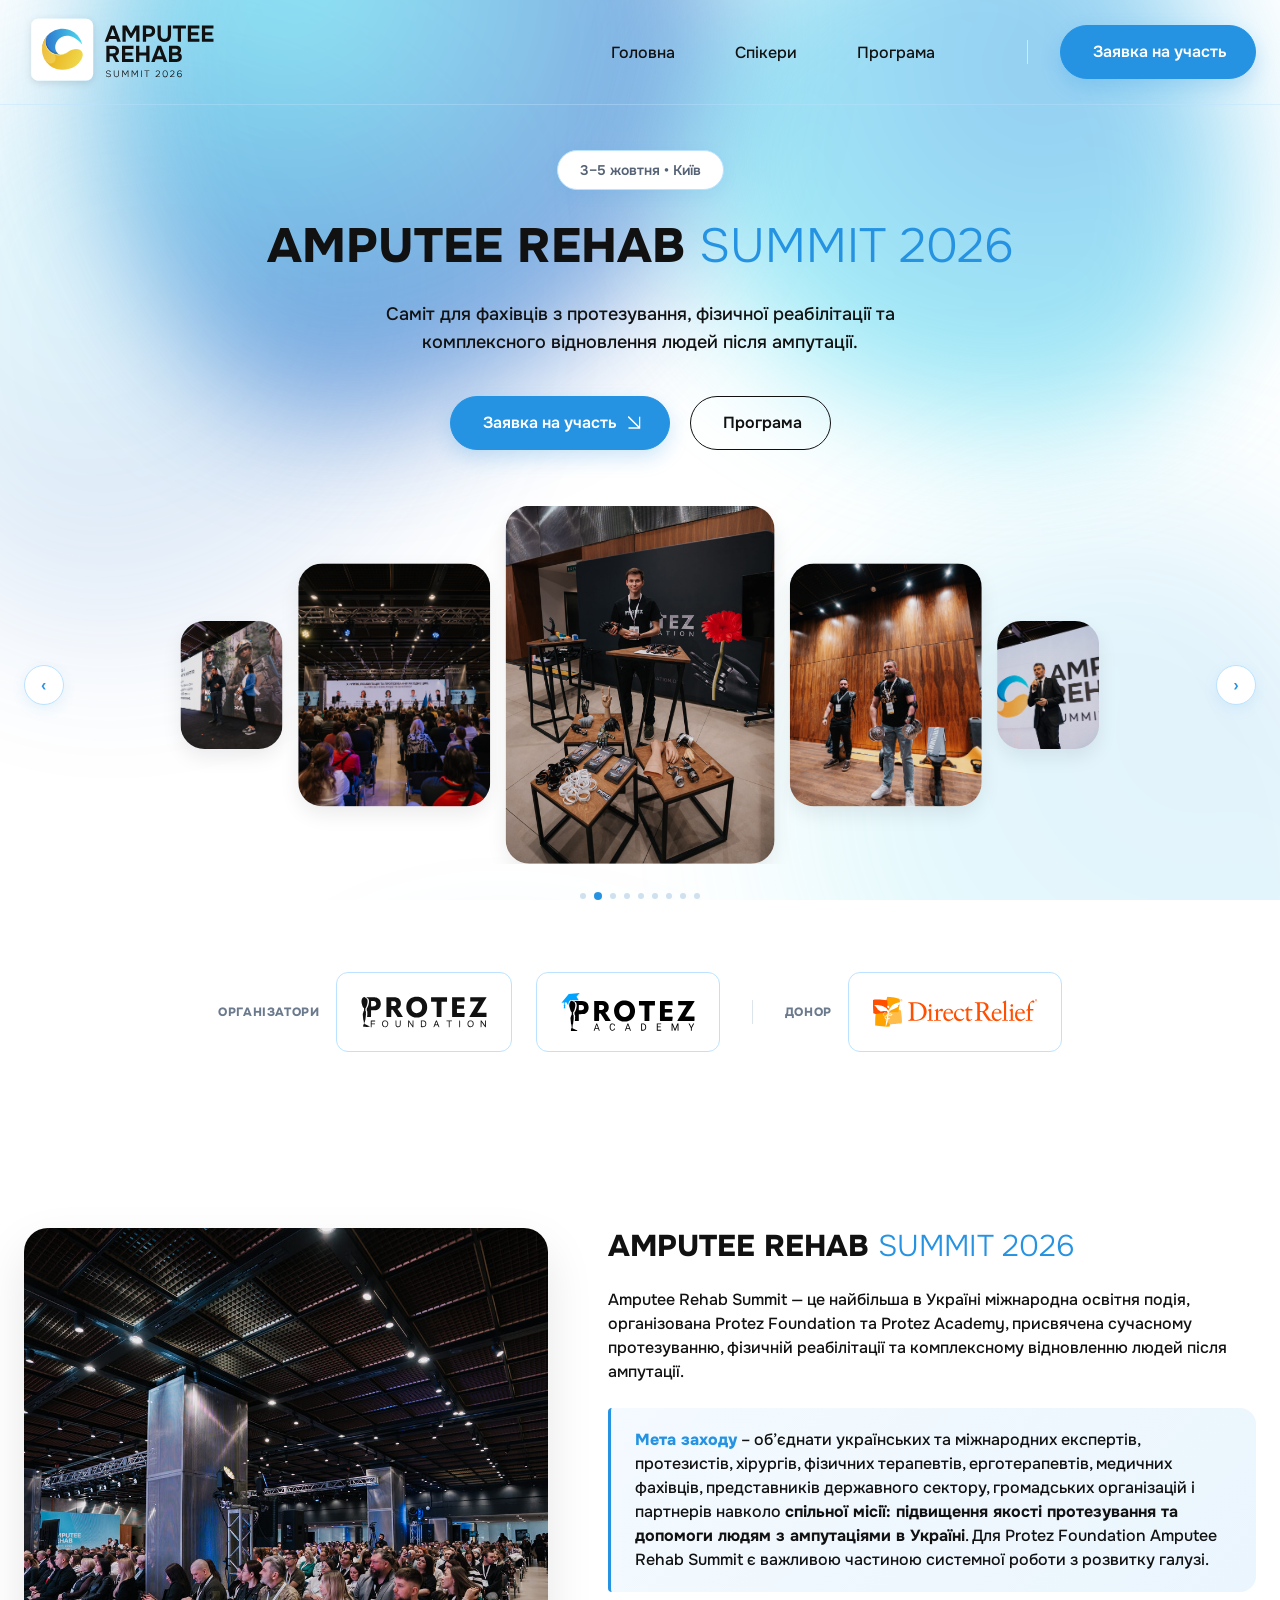
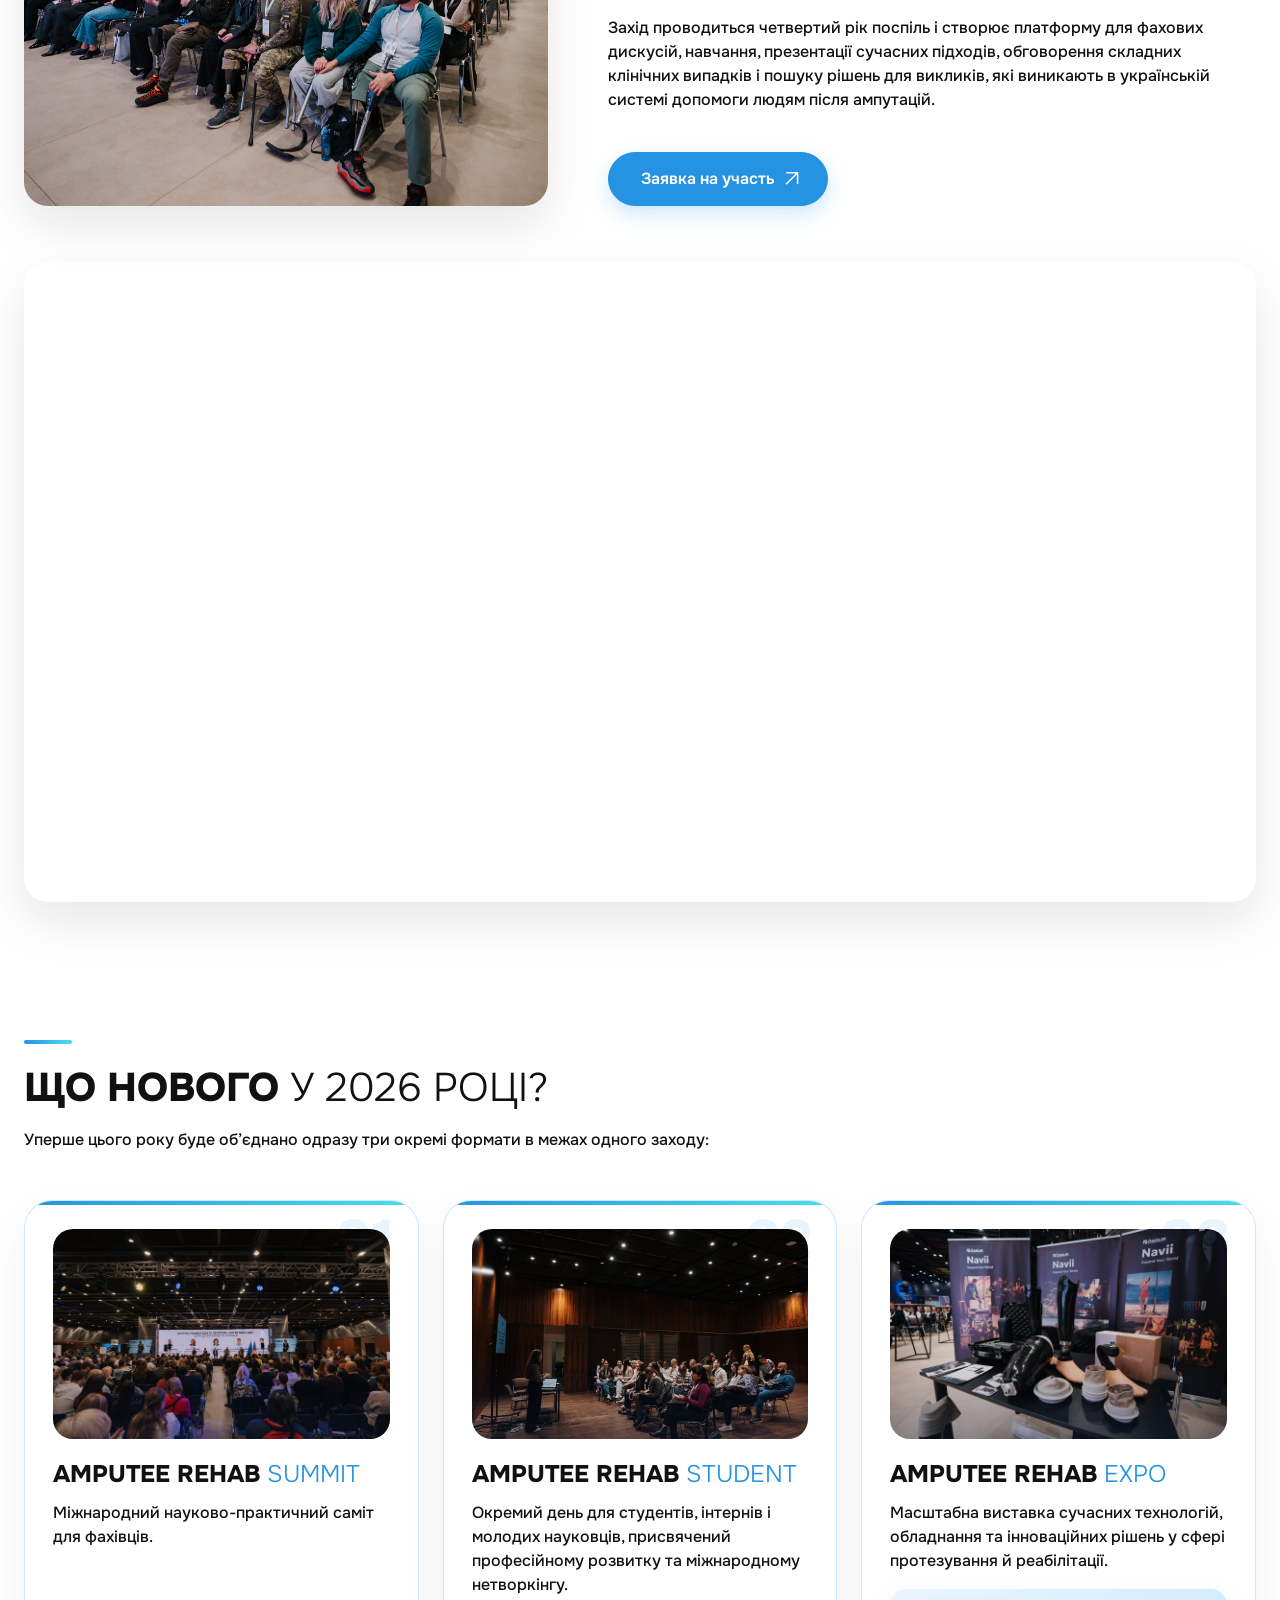
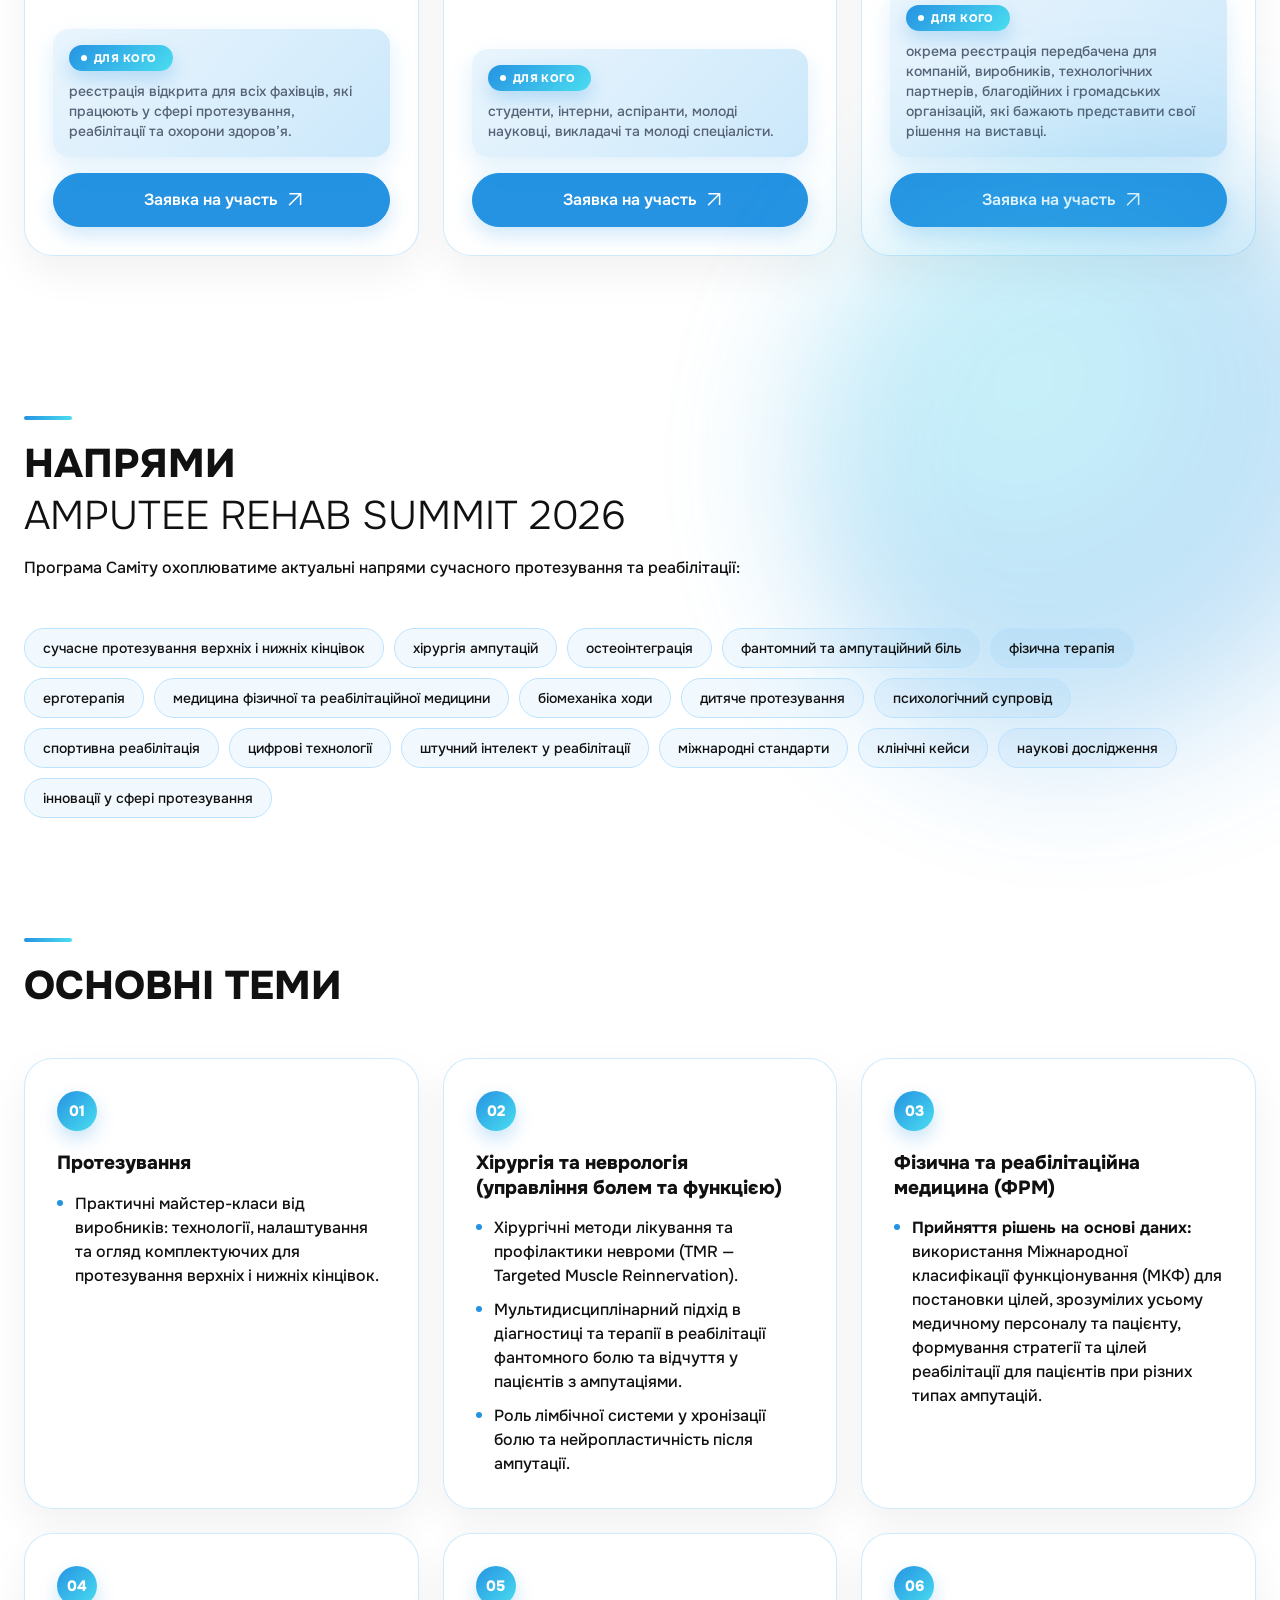
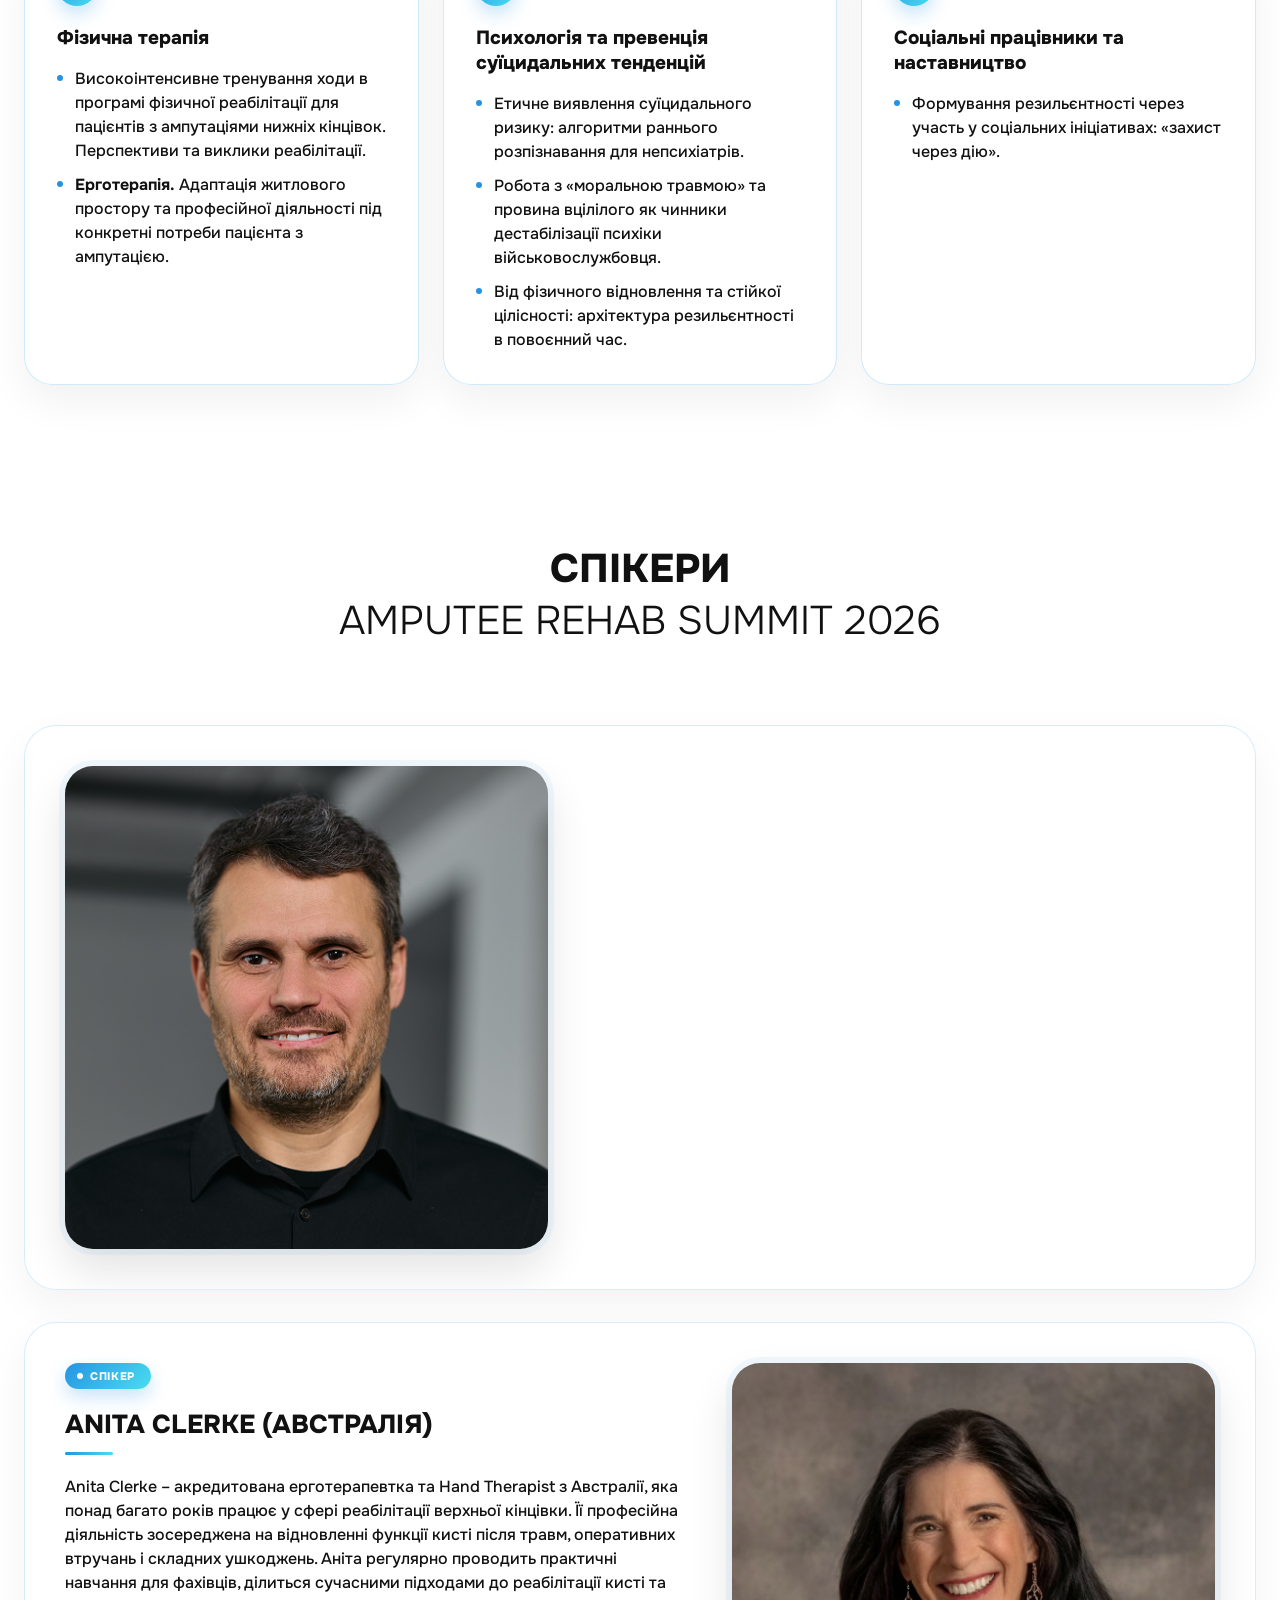
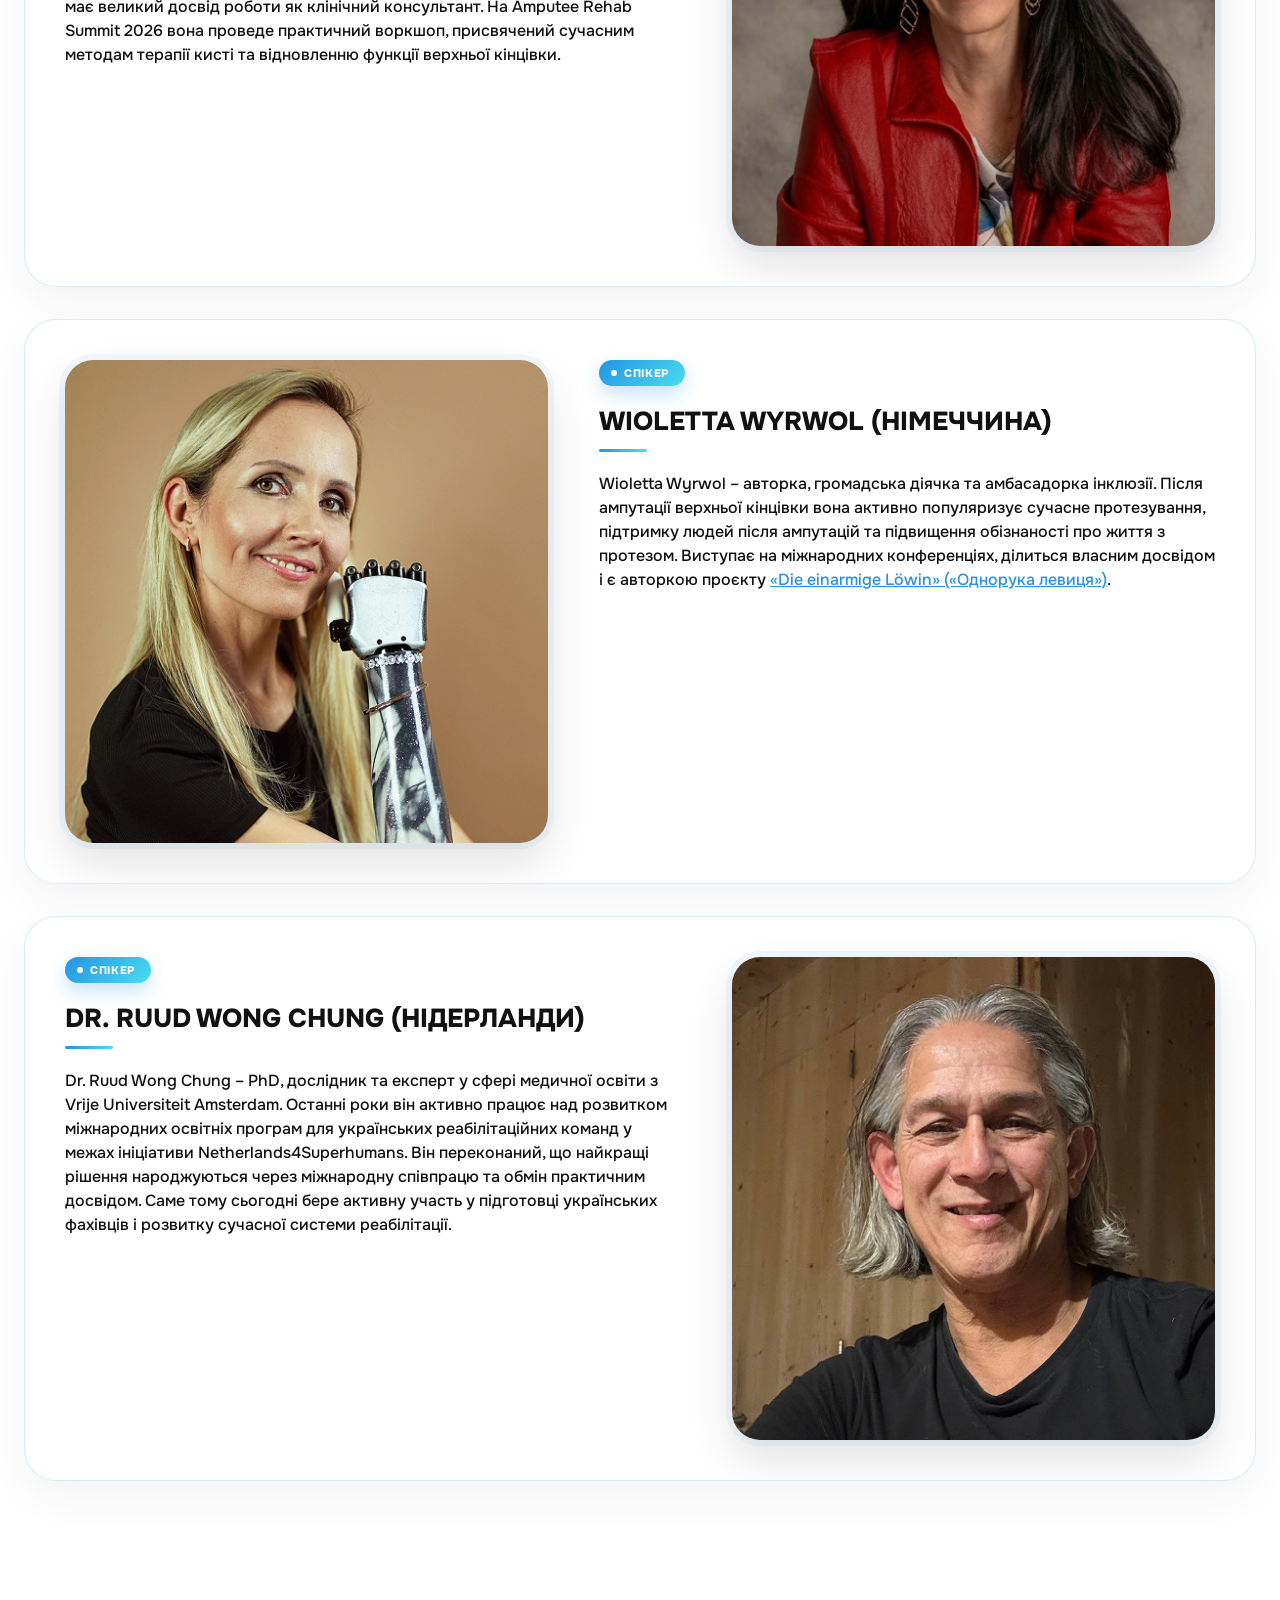
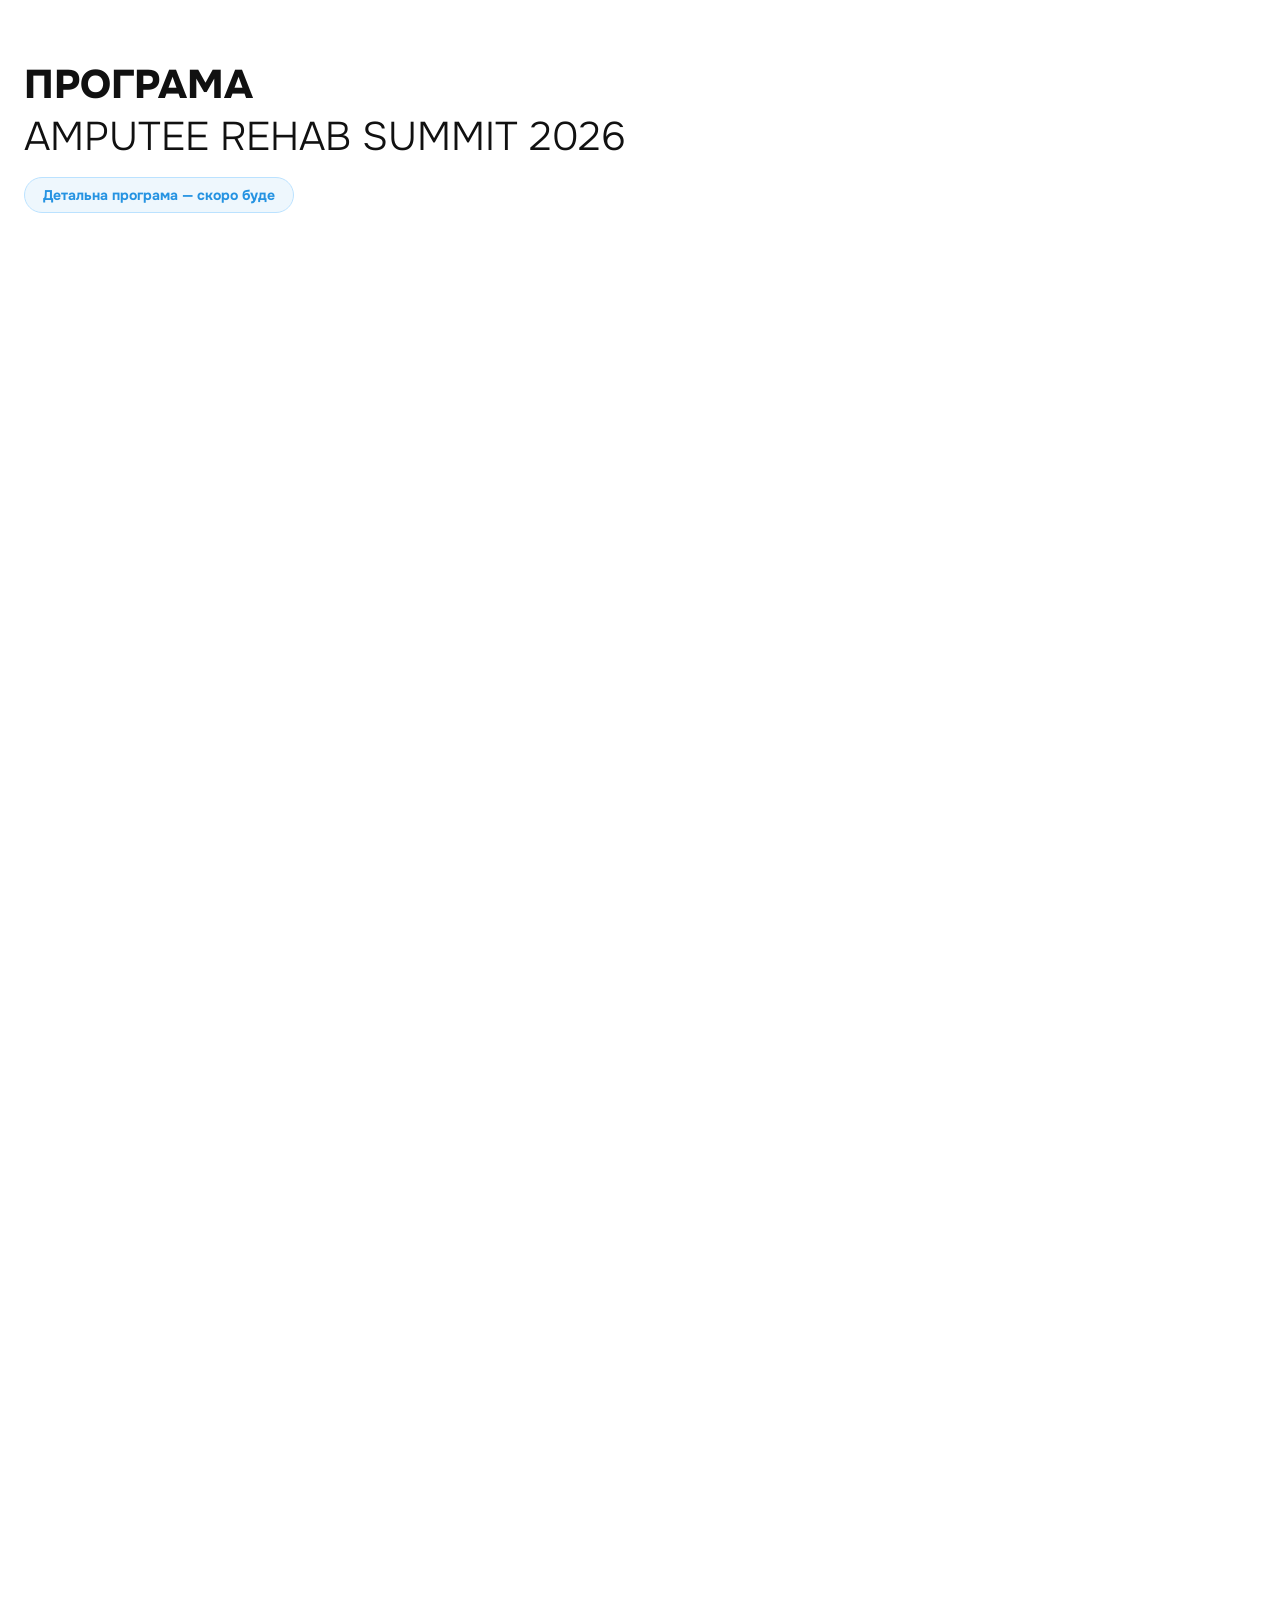
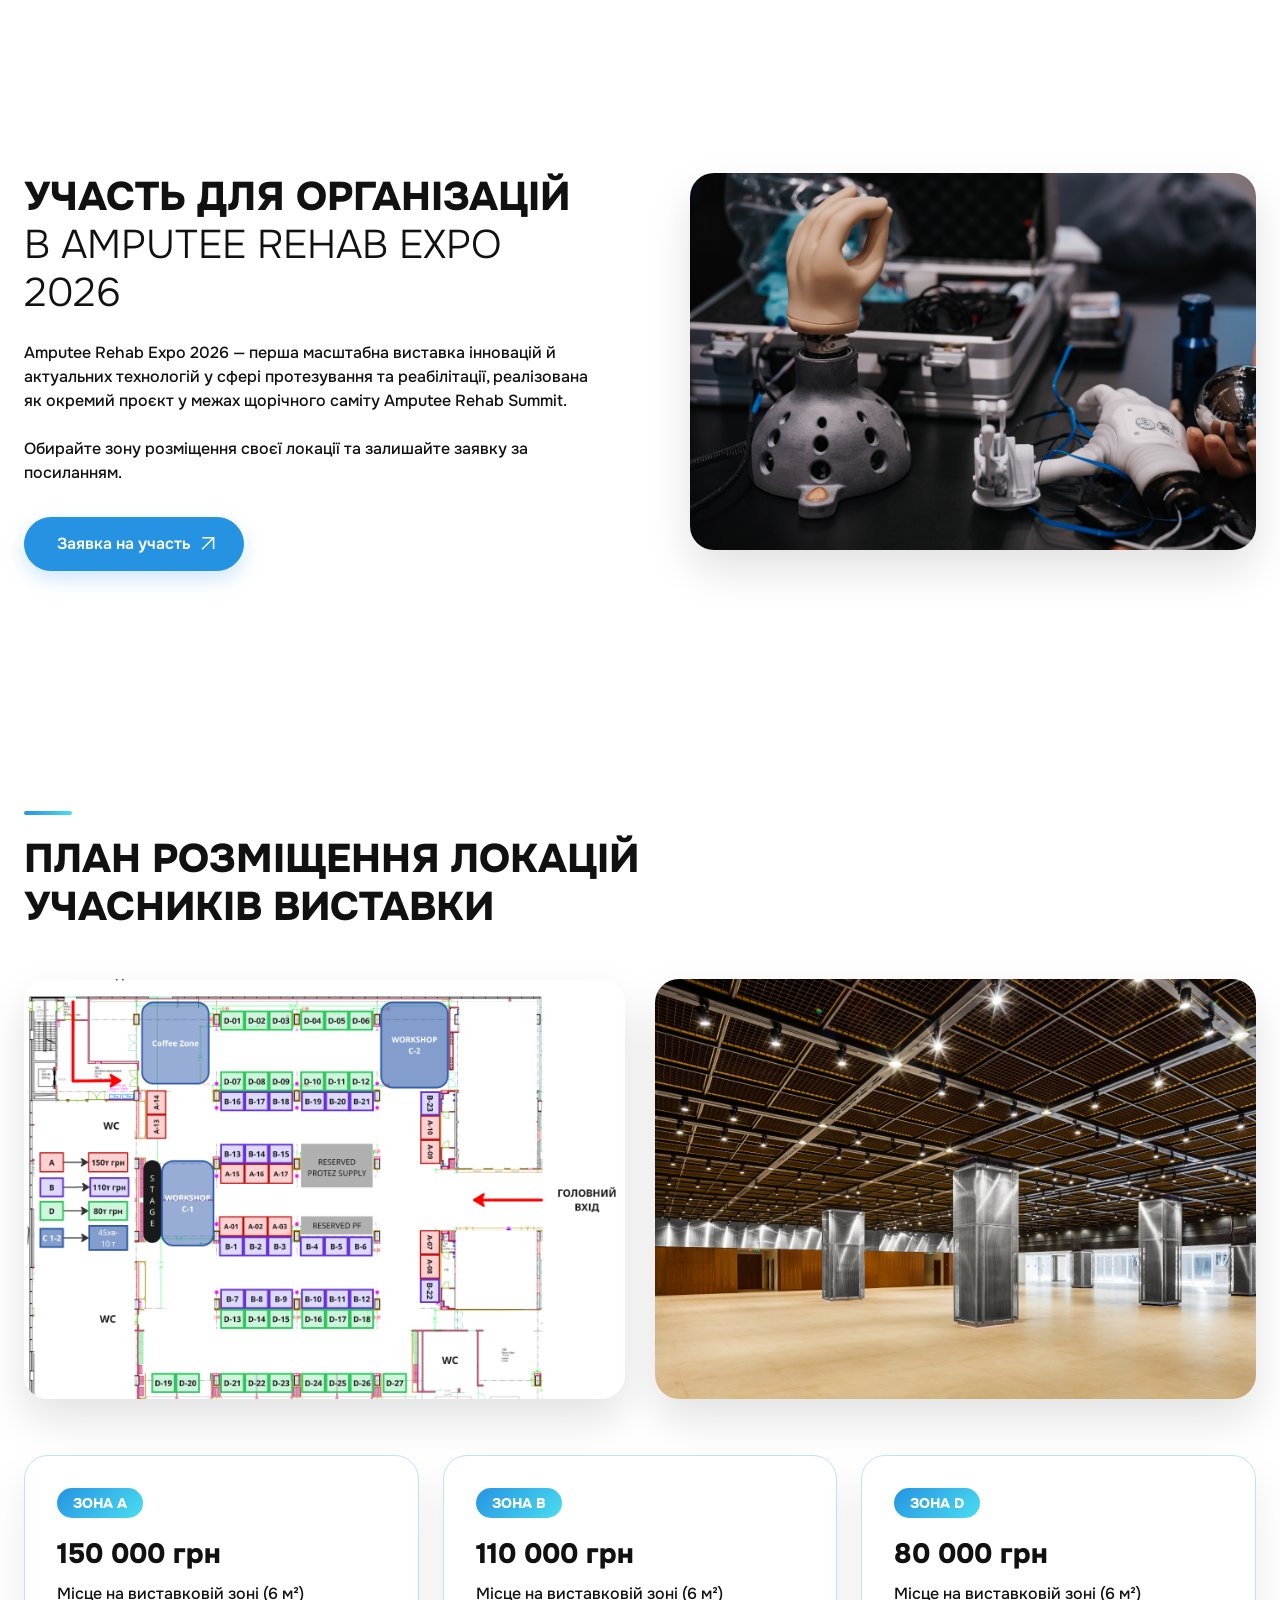
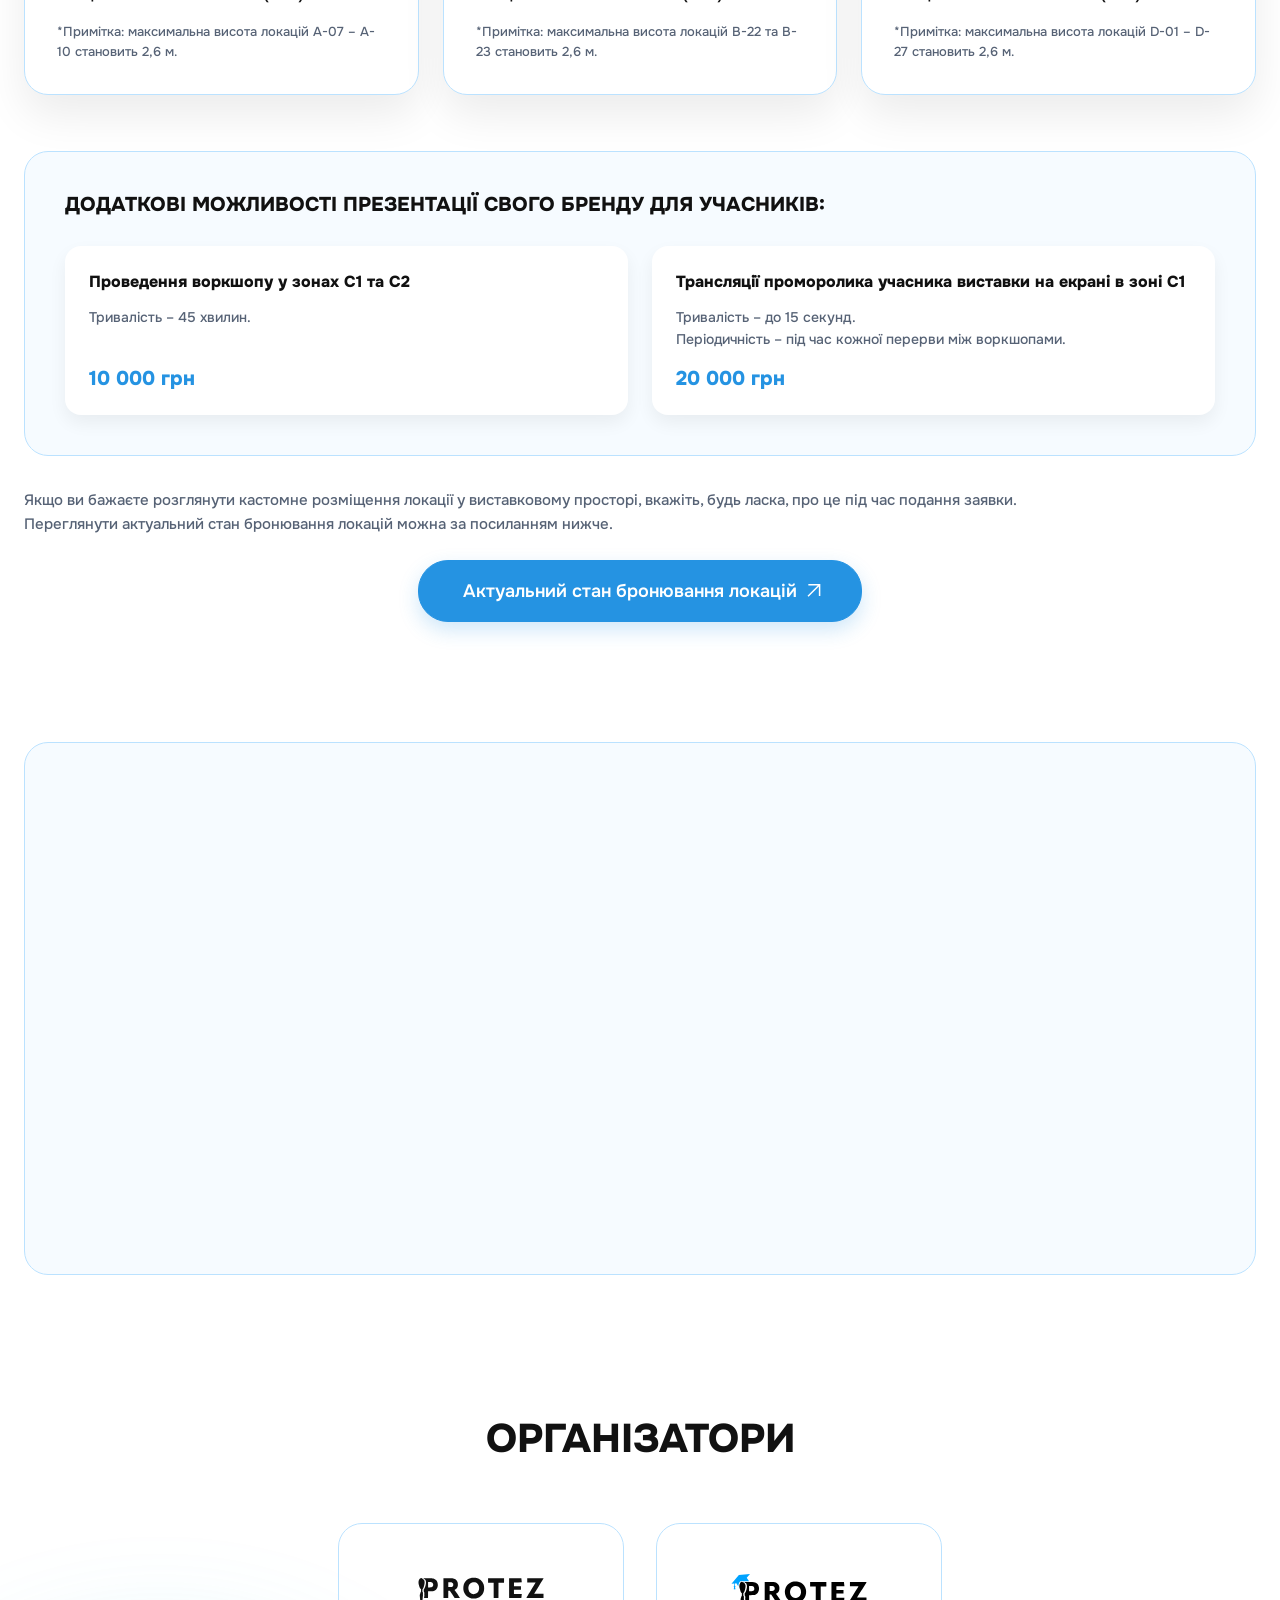
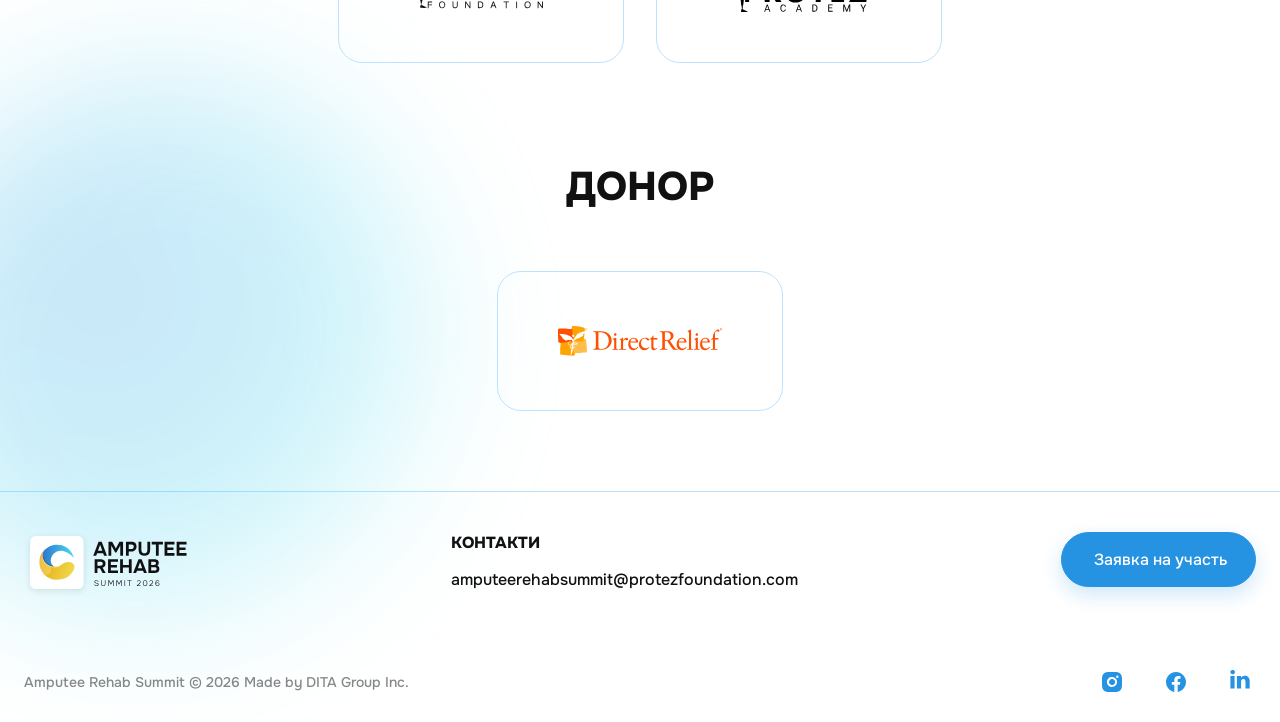
==== index.html @ 43f400b1 "Додав файли Summit" ====
<!DOCTYPE html>
<html lang="uk">
  <head>
    <meta charset="UTF-8" />
    <!-- Google Tag Manager -->
    <script>
      (function (w, d, s, l, i) {
        w[l] = w[l] || [];
        w[l].push({ "gtm.start": new Date().getTime(), event: "gtm.js" });
        var f = d.getElementsByTagName(s)[0],
          j = d.createElement(s),
          dl = l != "dataLayer" ? "&l=" + l : "";
        j.async = true;
        j.src = "https://www.googletagmanager.com/gtm.js?id=" + i + dl;
        f.parentNode.insertBefore(j, f);
      })(window, document, "script", "dataLayer", "GTM-KX27HDSM");
    </script>
    <!-- End Google Tag Manager -->
    <!--Favicon-->
    <link rel="shortcut icon" href="favicon.ico" type="image/x-icon" />

    <title>Amputee Rehab Summit 2026 — саміт з протезування та реабілітації | 3–5 жовтня, Київ</title>
    <meta
      name="description"
      content="Amputee Rehab Summit 2026 — міжнародний саміт з протезування, фізичної реабілітації та комплексного відновлення людей після ампутації. 3–5 жовтня, Київ. Summit, Student day та виставка Expo."
    />
    <meta name="robots" content="index, follow" />
    <link rel="canonical" href="https://amputeerehabsummit.org/" />

    <!--OGG IMAGE-->
    <meta property="og:url" content="https://amputeerehabsummit.org/" />
    <meta property="og:type" content="website" />
    <meta property="og:locale" content="uk_UA" />
    <meta property="og:site_name" content="Amputee Rehab Summit 2026" />
    <meta
      property="og:title"
      content="Amputee Rehab Summit 2026 — саміт з протезування та реабілітації"
    />
    <meta
      property="og:description"
      content="Міжнародний саміт для фахівців з протезування, фізичної реабілітації та комплексного відновлення людей після ампутації. 3–5 жовтня, Київ."
    />
    <meta
      property="og:image"
      itemprop="image"
      content="https://amputeerehabsummit.org/og-image.png"
    />
    <meta property="og:image:width" content="1200" />
    <meta property="og:image:height" content="630" />
    <meta property="og:updated_time" content="1689839400" />

    <meta name="twitter:card" content="summary_large_image" />
    <meta name="twitter:title" content="Amputee Rehab Summit 2026" />
    <meta
      name="twitter:description"
      content="Міжнародний саміт для фахівців з протезування, фізичної реабілітації та комплексного відновлення людей після ампутації. 3–5 жовтня, Київ."
    />
    <meta
      name="twitter:image"
      content="https://amputeerehabsummit.org/og-image.png"
    />

    <meta
      name="viewport"
      content="width=device-width, initial-scale=1, shrink-to-fit=no"
    />

    <link rel="stylesheet" type="text/css" href="font/stylesheet.css" />
    <link
      rel="stylesheet"
      type="text/css"
      href="libs/swiper-slider/swiper-bundle.min.css"
    />
    <link rel="stylesheet" type="text/css" href="css/animate.css" />
    <link rel="stylesheet" type="text/css" href="css/main.css" />
    <link rel="stylesheet" type="text/css" href="css/responsive.css" />

    <script type="application/ld+json">
      {
        "@context": "https://schema.org",
        "@type": "Event",
        "name": "Amputee Rehab Summit 2026",
        "description": "Міжнародний саміт для фахівців з протезування, фізичної реабілітації та комплексного відновлення людей після ампутації.",
        "startDate": "2026-10-03",
        "endDate": "2026-10-05",
        "eventAttendanceMode": "https://schema.org/OfflineEventAttendanceMode",
        "eventStatus": "https://schema.org/EventScheduled",
        "location": {
          "@type": "Place",
          "name": "Київ",
          "address": {
            "@type": "PostalAddress",
            "addressLocality": "Київ",
            "addressCountry": "UA"
          }
        },
        "image": ["https://amputeerehabsummit.org/og-image.png"],
        "organizer": {
          "@type": "Organization",
          "name": "Protez Foundation",
          "url": "https://www.protezfoundation.org"
        }
      }
    </script>
  </head>
  <body>
    <div class="site-ambient" aria-hidden="true">
      <div class="site-ambient-blob site-ambient-blob-1"></div>
      <div class="site-ambient-blob site-ambient-blob-2"></div>
      <div class="site-ambient-blob site-ambient-blob-3"></div>
    </div>
    <!-- Google Tag Manager (noscript) -->
    <noscript
      ><iframe
        src="https://www.googletagmanager.com/ns.html?id=GTM-KX27HDSM"
        height="0"
        width="0"
        style="display: none; visibility: hidden"
      ></iframe
    ></noscript>
    <!-- End Google Tag Manager (noscript) -->
    <header>
      <div class="container">
        <div class="header-top flex">
          <a href="/" class="logo-header">
            <img src="./img/logo-header.svg" alt="Logo" />
          </a>
          <div class="img-container hidden-img">
            <img src="./img/logo-animate.svg" alt="Logo" />
          </div>
          <nav class="navbar">
            <div class="navbar-wrap">
              <div class="mob-logo">
                <a href="/" class="">
                  <img src="./img/logo-header.svg" alt="Logo" />
                </a>
              </div>
              <div class="right-item">
                <ul>
                  <li>
                    <a class="menu-hide-link" href="#promo">Головна</a>
                  </li>
                  <li>
                    <a class="menu-hide-link" href="#speakers">Спікери</a>
                  </li>
                  <li>
                    <a class="menu-hide-link" href="#program">Програма</a>
                  </li>
                  <li>
                    <button class="menu-hide" type="button">
                      <img src="img/icon-close.svg" alt="close" />
                    </button>
                  </li>
                </ul>
                <span class="header-divider" aria-hidden="true"></span>
                <a
                  class="all-btn"
                  href="#whats-new"
                  >Заявка на участь</a
                >
              </div>
              <div class="mob-menu-bottom-row">
                <div class="social">
                  <div class="flex">
                    <div class="copyright-social-item">
                      <a
                        target="_blank"
                        href="https://www.instagram.com/protezfoundation/"
                      >
                        <img src="img/insta.svg" alt="Instagram" />
                      </a>
                    </div>
                    <div class="copyright-social-item">
                      <a
                        target="_blank"
                        href="https://www.facebook.com/prostheticsforukrainians/"
                      >
                        <img src="img/fb.svg" alt="Facebook" />
                      </a>
                    </div>
                    <div class="copyright-social-item">
                      <a
                        target="_blank"
                        href="https://www.linkedin.com/company/protez-foundation/"
                      >
                        <img src="img/in.svg" alt="LinkedIn" />
                      </a>
                    </div>
                  </div>
                </div>
                <div class="contact-info">
                  <div class="flex">
                    <a href="mailto:amputeerehabsummit@protezfoundation.com"
                      >amputeerehabsummit@protezfoundation.com</a
                    >
                    <!--								<a href="tel:0800010101">0 800 01 01 01</a>-->
                  </div>
                </div>
              </div>
            </div>
          </nav>
          <div class="block-mob">
            <div class="flex">
              <a
                class="all-btn"
                href="#whats-new"
                >Заявка на участь</a
              >
              <button type="button" class="mob-menu-btn">
                <img src="img/menu.svg" alt="Меню" />
              </button>
            </div>
          </div>
        </div>
        <div class="header-bottom">
          <div class="flex">
            <a class="black-btn" href="#program">Програма</a>
            <a
              class="all-btn"
              href="#whats-new"
              >Заявка на участь</a
            >
          </div>
        </div>
      </div>
    </header>
    <div class="promo" id="promo">
      <div class="promo-blobs" aria-hidden="true">
        <div class="promo-blob promo-blob-1"></div>
        <div class="promo-blob promo-blob-2"></div>
      </div>
      <div class="container">
        <div class="promo-cont-wrap">
          <div class="promo-badge">
            <span class="promo-badge-text">3–5 жовтня &bull; Київ</span>
          </div>
          <h1 class="title promo-title"
            >Amputee Rehab <span>Summit 2026</span></h1
          >
          <p class="promo-tagline">
            Саміт для фахівців з протезування, фізичної реабілітації та
            комплексного відновлення людей після ампутації.
          </p>
          <div class="button-row">
            <div class="flex">
              <a
                class="all-btn"
                href="#whats-new"
                >Заявка на участь<img
                  src="img/arrow-btn.svg"
                  alt=""
                  class="arrow-down"
              /></a>
              <a class="black-btn" href="#program">Програма</a>
            </div>
          </div>
        </div>

        <div class="promo-carousel" id="heroGallery">
          <div class="promo-carousel-row">
            <button
              type="button"
              class="promo-gallery-btn promo-gallery-prev"
              aria-label="Попереднє фото"
            >
              &lsaquo;
            </button>
            <div class="promo-gallery-stage">
              <div class="promo-gallery-card">
                <img src="img/DSC00756.jpeg" alt="Amputee Rehab Summit" />
              </div>
              <div class="promo-gallery-card">
                <img src="img/about-slide-2.jpg" alt="Amputee Rehab Summit" />
              </div>
              <div class="promo-gallery-card">
                <img src="img/about-slide-4.jpg" alt="Amputee Rehab Summit" />
              </div>
              <div class="promo-gallery-card">
                <img src="img/about-slide-5.jpg" alt="Amputee Rehab Summit" />
              </div>
              <div class="promo-gallery-card">
                <img src="img/about-slide-6.jpg" alt="Amputee Rehab Summit" />
              </div>
              <div class="promo-gallery-card">
                <img src="img/about-slide-7.jpg" alt="Amputee Rehab Summit" />
              </div>
              <div class="promo-gallery-card">
                <img src="img/about-slide-8.jpg" alt="Amputee Rehab Summit" />
              </div>
              <div class="promo-gallery-card">
                <img src="img/about-slide-9.jpg" alt="Amputee Rehab Summit" />
              </div>
              <div class="promo-gallery-card">
                <img src="img/about-slide-10.jpg" alt="Amputee Rehab Summit" />
              </div>
            </div>
            <button
              type="button"
              class="promo-gallery-btn promo-gallery-next"
              aria-label="Наступне фото"
            >
              &rsaquo;
            </button>
          </div>
          <div class="promo-gallery-dots"></div>
        </div>
      </div>

      <div class="promo-orgs">
        <div class="container">
          <div class="promo-orgs-inner">
            <div class="promo-orgs-group">
              <span class="promo-orgs-label">Організатори</span>
              <div class="promo-orgs-logo-row">
                <a
                  target="_blank"
                  href="https://www.protezfoundation.org"
                  class="promo-orgs-logo"
                >
                  <img src="img/partner-logo3.svg" alt="Protez Foundation" />
                </a>
                <a
                  target="_blank"
                  href="https://www.protezfoundation.org"
                  class="promo-orgs-logo"
                >
                  <img src="img/partner-logo4.svg" alt="Protez Academy" />
                </a>
              </div>
            </div>
            <div class="promo-orgs-divider"></div>
            <div class="promo-orgs-group">
              <span class="promo-orgs-label">Донор</span>
              <div class="promo-orgs-logo-row">
                <a
                  target="_blank"
                  href="https://www.directrelief.org/"
                  class="promo-orgs-logo"
                >
                  <img src="img/partner-logo1.svg" alt="Direct Relief" />
                </a>
              </div>
            </div>
          </div>
        </div>
      </div>
    </div>

    <div class="about" id="about">
      <div class="container">
        <div class="about-top flex">
          <div
            class="about-img about-photo wow fadeInLeft"
            data-wow-duration="1s"
            data-wow-delay="0.2s"
            data-wow-offset="0"
          >
            <img src="img/about-slide-3.jpg" alt="Amputee Rehab Summit 2025" />
          </div>
          <div
            class="about-cont wow fadeInRight"
            data-wow-duration="1s"
            data-wow-delay="0.3s"
            data-wow-offset="0"
          >
            <h2 class="title about-title">Amputee Rehab <span class="accent-break">Summit 2026</span></h2>
            <p>
              Amputee Rehab Summit — це найбільша в Україні міжнародна
              освітня подія, організована Protez Foundation та Protez
              Academy, присвячена сучасному протезуванню, фізичній
              реабілітації та комплексному відновленню людей після
              ампутації.
            </p>
            <p class="about-mission">
              <strong class="about-emphasis">Мета заходу</strong> – об’єднати українських та міжнародних експертів,
              протезистів, хірургів, фізичних терапевтів, ерготерапевтів,
              медичних фахівців, представників державного сектору,
              громадських організацій і партнерів навколо
              <span class="about-highlight">спільної місії: підвищення якості протезування та
              допомоги людям з ампутаціями в Україні</span>. Для Protez Foundation Amputee Rehab
              Summit є важливою частиною системної роботи з розвитку
              галузі.
            </p>
            <p>
              Захід проводиться четвертий рік поспіль і створює платформу
              для фахових дискусій, навчання, презентації сучасних
              підходів, обговорення складних клінічних випадків і пошуку
              рішень для викликів, які виникають в українській системі
              допомоги людям після ампутацій.
            </p>
            <a
              target="_blank"
              class="all-btn"
              href="https://docs.google.com/forms/d/e/1FAIpQLScnLUqCEAs7Lqb5yWDxeU8WJK_TWk4iduJ9SzsabtARqvr_Gg/viewform?usp=header"
              >Заявка на участь <img src="img/arrow-btn.svg" alt=""
            /></a>
          </div>
        </div>
        <div class="about-img about-media-video">
          <div class="video-item">
            <div class="video-youtube" data-youtube="09msCjfsGHI">
              <img
                class="poster"
                src="./img/photo-summit1.png"
                alt="Amputee Rehab Summit 2025"
              />
            </div>
          </div>
        </div>
      </div>
    </div>

    <div id="whats-new" class="whats-new-block">
      <div class="container">
        <div class="section-head-left">
          <h2 class="title">Що нового <span>у 2026 році?</span></h2>
          <p class="section-subtitle">
            Уперше цього року буде об’єднано одразу три окремі формати в
            межах одного заходу:
          </p>
        </div>
        <div class="format-preview-grid">
          <div
            class="format-preview-card wow fadeInUp"
            data-wow-duration="1s"
            data-wow-delay="0.1s"
            data-wow-offset="0"
          >
            <div class="format-preview-img">
              <img src="img/format-summit.jpg" alt="Amputee Rehab Summit" />
            </div>
            <div class="format-preview-cont">
              <h3 class="title-card">Amputee Rehab <span>Summit</span></h3>
              <p class="format-preview-desc">
                Міжнародний науково-практичний саміт для фахівців.
              </p>
              <div class="format-preview-audience">
                <span class="format-preview-audience-label">Для кого</span>
                <p>
                  реєстрація відкрита для всіх фахівців, які працюють у
                  сфері протезування, реабілітації та охорони здоров’я.
                </p>
              </div>
              <a
                target="_blank"
                href="https://docs.google.com/forms/d/e/1FAIpQLSesGJEw8rDfqNtQWlpgSk7OuK5cDOC2fZe2jgD-jpV7jC_UEg/viewform"
                class="all-btn format-preview-btn"
                >Заявка на участь<img src="img/arrow-btn.svg" alt="" />
              </a>
            </div>
          </div>
          <div
            class="format-preview-card wow fadeInUp"
            data-wow-duration="1s"
            data-wow-delay="0.2s"
            data-wow-offset="0"
          >
            <div class="format-preview-img">
              <img src="img/format-student.jpg" alt="Amputee Rehab Student" />
            </div>
            <div class="format-preview-cont">
              <h3 class="title-card">Amputee Rehab <span>Student</span></h3>
              <p class="format-preview-desc">
                Окремий день для студентів, інтернів і молодих науковців,
                присвячений професійному розвитку та міжнародному
                нетворкінгу.
              </p>
              <div class="format-preview-audience">
                <span class="format-preview-audience-label">Для кого</span>
                <p>
                  студенти, інтерни, аспіранти, молоді науковці, викладачі
                  та молоді спеціалісти.
                </p>
              </div>
              <a
                target="_blank"
                href="https://docs.google.com/forms/d/e/1FAIpQLSfmkJ9Ir89WsfO5TjE0fV7IHR7ZfBf4eZz28sxvrtMuZ_A7gw/viewform"
                class="all-btn format-preview-btn"
                >Заявка на участь<img src="img/arrow-btn.svg" alt="" />
              </a>
            </div>
          </div>
          <div
            class="format-preview-card wow fadeInUp"
            data-wow-duration="1s"
            data-wow-delay="0.3s"
            data-wow-offset="0"
          >
            <div class="format-preview-img">
              <img src="img/format-expo.jpg" alt="Amputee Rehab Expo" />
            </div>
            <div class="format-preview-cont">
              <h3 class="title-card">Amputee Rehab <span>Expo</span></h3>
              <p class="format-preview-desc">
                Масштабна виставка сучасних технологій, обладнання та
                інноваційних рішень у сфері протезування й реабілітації.
              </p>
              <div class="format-preview-audience">
                <span class="format-preview-audience-label">Для кого</span>
                <p>
                  окрема реєстрація передбачена для компаній, виробників,
                  технологічних партнерів, благодійних і громадських
                  організацій, які бажають представити свої рішення на
                  виставці.
                </p>
              </div>
              <a
                target="_blank"
                href="https://forms.gle/EgymwcL6kUtxmu236"
                class="all-btn format-preview-btn"
                >Заявка на участь<img src="img/arrow-btn.svg" alt="" />
              </a>
            </div>
          </div>
        </div>

        <div class="format-preview-slider">
          <div class="swiper formatPreviewSwiper">
            <div class="swiper-wrapper">
              <div class="swiper-slide">
                <div class="format-preview-card">
                  <div class="format-preview-img">
                    <img src="img/format-summit.jpg" alt="Amputee Rehab Summit" />
                  </div>
                  <div class="format-preview-cont">
                    <h3 class="title-card">Amputee Rehab <span>Summit</span></h3>
                    <p class="format-preview-desc">
                      Міжнародний науково-практичний саміт для
                      фахівців.
                    </p>
                    <div class="format-preview-audience">
                      <span class="format-preview-audience-label">Для кого</span>
                      <p>
                        реєстрація відкрита для всіх фахівців, які
                        працюють у сфері протезування, реабілітації та
                        охорони здоров’я.
                      </p>
                    </div>
                    <a
                      target="_blank"
                      href="https://docs.google.com/forms/d/e/1FAIpQLSesGJEw8rDfqNtQWlpgSk7OuK5cDOC2fZe2jgD-jpV7jC_UEg/viewform"
                      class="all-btn format-preview-btn"
                      >Заявка на участь<img src="img/arrow-btn.svg" alt="" />
                    </a>
                  </div>
                </div>
              </div>
              <div class="swiper-slide">
                <div class="format-preview-card">
                  <div class="format-preview-img">
                    <img src="img/format-student.jpg" alt="Amputee Rehab Student" />
                  </div>
                  <div class="format-preview-cont">
                    <h3 class="title-card">Amputee Rehab <span>Student</span></h3>
                    <p class="format-preview-desc">
                      Окремий день для студентів, інтернів і молодих
                      науковців, присвячений професійному розвитку та
                      міжнародному нетворкінгу.
                    </p>
                    <div class="format-preview-audience">
                      <span class="format-preview-audience-label">Для кого</span>
                      <p>
                        студенти, інтерни, аспіранти, молоді науковці,
                        викладачі та молоді спеціалісти.
                      </p>
                    </div>
                    <a
                      target="_blank"
                      href="https://docs.google.com/forms/d/e/1FAIpQLSfmkJ9Ir89WsfO5TjE0fV7IHR7ZfBf4eZz28sxvrtMuZ_A7gw/viewform"
                      class="all-btn format-preview-btn"
                      >Заявка на участь<img src="img/arrow-btn.svg" alt="" />
                    </a>
                  </div>
                </div>
              </div>
              <div class="swiper-slide">
                <div class="format-preview-card">
                  <div class="format-preview-img">
                    <img src="img/format-expo.jpg" alt="Amputee Rehab Expo" />
                  </div>
                  <div class="format-preview-cont">
                    <h3 class="title-card">Amputee Rehab <span>Expo</span></h3>
                    <p class="format-preview-desc">
                      Масштабна виставка сучасних технологій, обладнання
                      та інноваційних рішень у сфері протезування й
                      реабілітації.
                    </p>
                    <div class="format-preview-audience">
                      <span class="format-preview-audience-label">Для кого</span>
                      <p>
                        окрема реєстрація передбачена для компаній,
                        виробників, технологічних партнерів, благодійних
                        і громадських організацій, які бажають
                        представити свої рішення на виставці.
                      </p>
                    </div>
                    <a
                      target="_blank"
                      href="https://forms.gle/EgymwcL6kUtxmu236"
                      class="all-btn format-preview-btn"
                      >Заявка на участь<img src="img/arrow-btn.svg" alt="" />
                    </a>
                  </div>
                </div>
              </div>
            </div>
          </div>
          <div class="block-navigation format-preview-slider-nav">
            <div class="swiper-pagination"></div>
            <div class="swiper-button-next"></div>
          </div>
        </div>
      </div>
    </div>

    <div id="topics" class="topics-block">
      <div class="section-glow topics-glow" aria-hidden="true"></div>
      <div class="container">
        <div class="section-head-left">
          <h2 class="title">
            Напрями
            <br />
            <span class="nowrap section-title-accent">AMPUTEE REHAB <span class="accent-break">SUMMIT 2026</span></span>
          </h2>
          <p class="section-subtitle">
            Програма Саміту охоплюватиме актуальні напрями сучасного
            протезування та реабілітації:
          </p>
        </div>
        <ul class="topics-grid">
          <li>сучасне протезування верхніх і нижніх кінцівок</li>
          <li>хірургія ампутацій</li>
          <li>остеоінтеграція</li>
          <li>фантомний та ампутаційний біль</li>
          <li>фізична терапія</li>
          <li>ерготерапія</li>
          <li>медицина фізичної та реабілітаційної медицини</li>
          <li>біомеханіка ходи</li>
          <li>дитяче протезування</li>
          <li>психологічний супровід</li>
          <li>спортивна реабілітація</li>
          <li>цифрові технології</li>
          <li>штучний інтелект у реабілітації</li>
          <li>міжнародні стандарти</li>
          <li>клінічні кейси</li>
          <li>наукові дослідження</li>
          <li>інновації у сфері протезування</li>
        </ul>
      </div>
    </div>

    <div id="themes" class="themes-block">
      <div class="container">
        <div class="section-head-left">
          <h2 class="title">Основні теми</h2>
        </div>
        <div class="themes-grid">
          <div
            class="theme-card wow fadeInUp"
            data-wow-duration="1s"
            data-wow-delay="0.1s"
            data-wow-offset="0"
          >
            <span class="theme-card-num">01</span>
            <h3 class="theme-card-title">Протезування</h3>
            <ul class="theme-card-list">
              <li>
                Практичні майстер-класи від виробників: технології,
                налаштування та огляд комплектуючих для протезування верхніх
                і нижніх кінцівок.
              </li>
            </ul>
          </div>
          <div
            class="theme-card wow fadeInUp"
            data-wow-duration="1s"
            data-wow-delay="0.2s"
            data-wow-offset="0"
          >
            <span class="theme-card-num">02</span>
            <h3 class="theme-card-title"
              >Хірургія та неврологія (управління болем та функцією)</h3
            >
            <ul class="theme-card-list">
              <li>
                Хірургічні методи лікування та профілактики невроми (TMR —
                Targeted Muscle Reinnervation).
              </li>
              <li>
                Мультидисциплінарний підхід в діагностиці та терапії в
                реабілітації фантомного болю та відчуття у пацієнтів з
                ампутаціями.
              </li>
              <li>
                Роль лімбічної системи у хронізації болю та
                нейропластичність після ампутації.
              </li>
            </ul>
          </div>
          <div
            class="theme-card wow fadeInUp"
            data-wow-duration="1s"
            data-wow-delay="0.3s"
            data-wow-offset="0"
          >
            <span class="theme-card-num">03</span>
            <h3 class="theme-card-title"
              >Фізична та реабілітаційна медицина (ФРМ)</h3
            >
            <ul class="theme-card-list">
              <li>
                <b>Прийняття рішень на основі даних:</b> використання
                Міжнародної класифікації функціонування (МКФ) для
                постановки цілей, зрозумілих усьому медичному персоналу та
                пацієнту, формування стратегії та цілей реабілітації для
                пацієнтів при різних типах ампутацій.
              </li>
            </ul>
          </div>
          <div
            class="theme-card wow fadeInUp"
            data-wow-duration="1s"
            data-wow-delay="0.1s"
            data-wow-offset="0"
          >
            <span class="theme-card-num">04</span>
            <h3 class="theme-card-title">Фізична терапія</h3>
            <ul class="theme-card-list">
              <li>
                Високоінтенсивне тренування ходи в програмі фізичної
                реабілітації для пацієнтів з ампутаціями нижніх кінцівок.
                Перспективи та виклики реабілітації.
              </li>
              <li>
                <b>Ерготерапія.</b> Адаптація житлового простору та
                професійної діяльності під конкретні потреби пацієнта з
                ампутацією.
              </li>
            </ul>
          </div>
          <div
            class="theme-card wow fadeInUp"
            data-wow-duration="1s"
            data-wow-delay="0.2s"
            data-wow-offset="0"
          >
            <span class="theme-card-num">05</span>
            <h3 class="theme-card-title"
              >Психологія та превенція суїцидальних тенденцій</h3
            >
            <ul class="theme-card-list">
              <li>
                Етичне виявлення суїцидального ризику: алгоритми раннього
                розпізнавання для непсихіатрів.
              </li>
              <li>
                Робота з «моральною травмою» та провина вцілілого як
                чинники дестабілізації психіки військовослужбовця.
              </li>
              <li>
                Від фізичного відновлення та стійкої цілісності:
                архітектура резильєнтності в повоєнний час.
              </li>
            </ul>
          </div>
          <div
            class="theme-card wow fadeInUp"
            data-wow-duration="1s"
            data-wow-delay="0.3s"
            data-wow-offset="0"
          >
            <span class="theme-card-num">06</span>
            <h3 class="theme-card-title"
              >Соціальні працівники та наставництво</h3
            >
            <ul class="theme-card-list">
              <li>
                Формування резильєнтності через участь у соціальних
                ініціативах: «захист через дію».
              </li>
            </ul>
          </div>
        </div>
      </div>
    </div>

    <div id="speakers" class="speakers">
      <div class="container">
        <h2 class="title">
          Спікери
          <br />
          <span class="nowrap section-title-accent">AMPUTEE REHAB <span class="accent-break">SUMMIT 2026</span></span>
        </h2>
        <div class="speakers-wrap">
          <div class="speakers-card">
            <div class="flex">
              <div class="speakers-card-img">
                <img src="img/photo-1.png" alt="Yakov Gradinar" />
              </div>
              <div
                class="speakers-card-cont wow fadeInLeft"
                data-wow-duration="1s"
                data-wow-delay="0.2s"
                data-wow-offset="0"
              >
                <span class="label">Спікер</span>
                <h3 class="name"> Yakov Gradinar (Україна/США) </h3>
                <p>
                  Yakov Gradinar – українець, який переїхав до США у 2007 році
                  і наразі проживає у Міннеаполісі, штат Міннесота.
                  Співзасновник, сертифікований протезист-ортезист і головний
                  медичний директор Protez Foundation. Паралельно пан Яків є
                  ініціатором створення і лідером освітнього проєкту Protez
                  Academy, де проводить лекції та майстер-класи для
                  українських фахівців.
                  <br />
                  Яків є випускником медичного факультету Ужгородського
                  Національного Університету (Україна) та University of
                  Hartford (США) за програмою протезування та ортопедії.
                  <br />
                  У важкий для України час Яків присвячує свої знання та
                  професійні навички допомозі українцям, які постраждали
                  внаслідок війни.
                </p>
                <button
                  class="mob-show-text"
                  data-first="Показати більше"
                  data-second="Показати менше"
                >
                  <span>Показати більше</span>
                </button>
              </div>
            </div>
          </div>
          <div class="speakers-card">
            <div class="flex">
              <div class="speakers-card-img">
                <img src="img/photo-4.png" alt="Anita Clerke" />
              </div>
              <div
                class="speakers-card-cont wow fadeInLeft"
                data-wow-duration="1s"
                data-wow-delay="0.2s"
                data-wow-offset="0"
              >
                <span class="label">Спікер</span>
                <h3 class="name"> Anita Clerke (Австралія) </h3>
                <p>
                  Anita Clerke – акредитована ерготерапевтка та Hand Therapist
                  з Австралії, яка понад багато років працює у сфері
                  реабілітації верхньої кінцівки. Її професійна діяльність
                  зосереджена на відновленні функції кисті після травм,
                  оперативних втручань і складних ушкоджень. Аніта регулярно
                  проводить практичні навчання для фахівців, ділиться
                  сучасними підходами до реабілітації кисті та має великий
                  досвід роботи як клінічний консультант. На Amputee Rehab
                  Summit 2026 вона проведе практичний воркшоп, присвячений
                  сучасним методам терапії кисті та відновленню функції
                  верхньої кінцівки.
                </p>
                <button
                  class="mob-show-text"
                  data-first="Показати більше"
                  data-second="Показати менше"
                >
                  <span>Показати більше</span>
                </button>
              </div>
            </div>
          </div>
          <div class="speakers-card">
            <div class="flex">
              <div class="speakers-card-img">
                <img src="img/photo-2.png" alt="Wioletta Wyrwol" />
              </div>
              <div
                class="speakers-card-cont wow fadeInLeft"
                data-wow-duration="1s"
                data-wow-delay="0.2s"
                data-wow-offset="0"
              >
                <span class="label">Спікер</span>
                <h3 class="name"> Wioletta Wyrwol (Німеччина) </h3>
                <p>
                  Wioletta Wyrwol – авторка, громадська діячка та
                  амбасадорка інклюзії. Після ампутації верхньої кінцівки
                  вона активно популяризує сучасне протезування, підтримку
                  людей після ампутацій та підвищення обізнаності про життя
                  з протезом. Виступає на міжнародних конференціях, ділиться
                  власним досвідом і є авторкою проєкту
                  <a
                    target="_blank"
                    href="https://www.youtube.com/@EinarmigeLoewin"
                    >«Die einarmige Löwin» («Однорука левиця»)</a
                  >.
                </p>
                <button
                  class="mob-show-text"
                  data-first="Показати більше"
                  data-second="Показати менше"
                >
                  <span>Показати більше</span>
                </button>
              </div>
            </div>
          </div>
          <div class="speakers-card">
            <div class="flex">
              <div class="speakers-card-img">
                <img src="img/photo-3.png" alt="Dr. Ruud Wong Chung" />
              </div>
              <div
                class="speakers-card-cont wow fadeInLeft"
                data-wow-duration="1s"
                data-wow-delay="0.2s"
                data-wow-offset="0"
              >
                <span class="label">Спікер</span>
                <h3 class="name"> Dr. Ruud Wong Chung (Нідерланди) </h3>
                <p>
                  Dr. Ruud Wong Chung – PhD, дослідник та експерт у сфері
                  медичної освіти з Vrije Universiteit Amsterdam. Останні
                  роки він активно працює над розвитком міжнародних освітніх
                  програм для українських реабілітаційних команд у межах
                  ініціативи Netherlands4Superhumans. Він переконаний, що
                  найкращі рішення народжуються через міжнародну співпрацю та
                  обмін практичним досвідом. Саме тому сьогодні бере активну
                  участь у підготовці українських фахівців і розвитку
                  сучасної системи реабілітації.
                </p>
                <button
                  class="mob-show-text"
                  data-first="Показати більше"
                  data-second="Показати менше"
                >
                  <span>Показати більше</span>
                </button>
              </div>
            </div>
          </div>
        </div>
      </div>
    </div>

    <div id="program" class="program-block">
      <div class="container">
        <h2 class="title">
          Програма
          <br />
          <span class="nowrap section-title-accent">AMPUTEE REHAB <span class="accent-break">SUMMIT 2026</span></span>
        </h2>
        <span class="program-soon-note">Детальна програма — скоро буде</span>

        <div class="format-cards">
          <div
            class="tab-section format-card wow fadeInUp"
            data-wow-duration="1s"
            data-wow-delay="0.1s"
            data-wow-offset="0"
          >
            <div class="table-head">
              <span class="format-card-date">3–4 жовтня</span>
              <h3 class="table-head-title">Amputee Rehab <span>Summit</span></h3>
            </div>
            <div class="table-row-content_wrap">
              <p class="format-card-desc">
                Дводенний саміт для лікарів, реабілітаційних команд і
                всіх фахівців, які працюють з людьми після ампутації.
              </p>
              <div class="format-card-cols">
                <div class="format-card-col">
                  <div class="format-card-col-title">У програмі:</div>
                  <ul class="list-card">
                    <li>доповіді міжнародних експертів;</li>
                    <li>клінічні кейси;</li>
                    <li>панельні дискусії;</li>
                    <li>практичні воркшопи;</li>
                    <li>
                      презентація сучасних підходів до протезування та
                      реабілітації;
                    </li>
                    <li>
                      обговорення розвитку мультидисциплінарної допомоги.
                    </li>
                  </ul>
                </div>
                <div class="format-card-col">
                  <div class="format-card-col-title">
                    Хто може взяти участь:
                  </div>
                  <ul class="list-card">
                    <li>лікарі;</li>
                    <li>протезисти-ортезисти;</li>
                    <li>фізичні терапевти;</li>
                    <li>ерготерапевти;</li>
                    <li>лікарі ФРМ;</li>
                    <li>психологи;</li>
                    <li>медичні сестри;</li>
                    <li>представники протезних центрів;</li>
                    <li>представники державних установ;</li>
                    <li>міжнародні організації;</li>
                    <li>інші фахівці сфери реабілітації.</li>
                  </ul>
                </div>
              </div>
            </div>
          </div>

          <div
            class="tab-section format-card wow fadeInUp"
            data-wow-duration="1s"
            data-wow-delay="0.2s"
            data-wow-offset="0"
          >
            <div class="table-head">
              <span class="format-card-date">5 жовтня</span>
              <h3 class="table-head-title">Amputee Rehab <span>Student</span></h3>
            </div>
            <div class="table-row-content_wrap">
              <p class="format-card-desc">
                Окремий освітній день, присвячений студентській науці,
                професійному розвитку та міжнародному нетворкінгу.
              </p>
              <div class="format-card-cols">
                <div class="format-card-col">
                  <div class="format-card-col-title">У програмі:</div>
                  <ul class="list-card">
                    <li>навчання;</li>
                    <li>наукові доповіді;</li>
                    <li>постерні презентації;</li>
                    <li>міжнародний Quiz Challenge;</li>
                    <li>
                      TED-виступи запрошених експертів та стейкхолдерів;
                    </li>
                    <li>знайомство з міжнародними партнерами;</li>
                    <li>публікація тез у збірнику саміту.</li>
                  </ul>
                </div>
                <div class="format-card-col">
                  <div class="format-card-col-title">
                    До участі запрошуються:
                  </div>
                  <ul class="list-card">
                    <li>студенти;</li>
                    <li>інтерни;</li>
                    <li>аспіранти;</li>
                    <li>молоді науковці;</li>
                    <li>молоді спеціалісти.</li>
                  </ul>
                </div>
              </div>
              <p class="format-card-note">
                Під час реєстрації учасники зможуть обрати формат своєї
                участі: усна доповідь, постерна презентація, Quiz Challenge
                або участь як слухач.
              </p>
            </div>
          </div>

          <div
            class="tab-section format-card wow fadeInUp"
            data-wow-duration="1s"
            data-wow-delay="0.3s"
            data-wow-offset="0"
          >
            <div class="table-head">
              <span class="format-card-date">3–5 жовтня</span>
              <h3 class="table-head-title">Amputee Rehab <span>Expo</span></h3>
            </div>
            <div class="table-row-content_wrap">
              <p class="format-card-desc">
                Впродовж трьох днів працюватиме спеціалізована
                виставкова зона, де будуть представлені сучасні рішення для
                протезування та реабілітації.
              </p>
              <div class="format-card-col">
                <div class="format-card-col-title">Серед учасників виставки:</div>
                <ul class="list-card">
                  <li>українські та міжнародні протезно-ортопедичні виробники;</li>
                  <li>виробники реабілітаційного обладнання;</li>
                  <li>виробники ДЗР;</li>
                  <li>протезні центри;</li>
                  <li>реабілітаційні центри;</li>
                  <li>благодійні та гуманітарні організації.</li>
                </ul>
              </div>
              <p class="format-card-note">
                Відвідати Expo зможуть усі зареєстровані учасники Саміту,
                учасники студентського дня, представники компаній,
                партнерських організацій та медичних закладів.
              </p>
            </div>
          </div>
        </div>

        <div class="format-cards-mobile">
          <div class="swiper programSwiper">
            <div class="swiper-wrapper">
              <div class="swiper-slide">
                <div class="format-card">
            <div class="table-head">
              <span class="format-card-date">3–4 жовтня</span>
              <h3 class="table-head-title">Amputee Rehab <span>Summit</span></h3>
            </div>
            <div class="table-row-content_wrap">
              <p class="format-card-desc">
                Дводенний саміт для лікарів, реабілітаційних команд і
                всіх фахівців, які працюють з людьми після ампутації.
              </p>
              <div class="format-card-cols">
                <div class="format-card-col">
                  <div class="format-card-col-title">У програмі:</div>
                  <ul class="list-card">
                    <li>доповіді міжнародних експертів;</li>
                    <li>клінічні кейси;</li>
                    <li>панельні дискусії;</li>
                    <li>практичні воркшопи;</li>
                    <li>
                      презентація сучасних підходів до протезування та
                      реабілітації;
                    </li>
                    <li>
                      обговорення розвитку мультидисциплінарної допомоги.
                    </li>
                  </ul>
                </div>
                <div class="format-card-col">
                  <div class="format-card-col-title">
                    Хто може взяти участь:
                  </div>
                  <ul class="list-card">
                    <li>лікарі;</li>
                    <li>протезисти-ортезисти;</li>
                    <li>фізичні терапевти;</li>
                    <li>ерготерапевти;</li>
                    <li>лікарі ФРМ;</li>
                    <li>психологи;</li>
                    <li>медичні сестри;</li>
                    <li>представники протезних центрів;</li>
                    <li>представники державних установ;</li>
                    <li>міжнародні організації;</li>
                    <li>інші фахівці сфери реабілітації.</li>
                  </ul>
                </div>
              </div>
            </div>

                </div>
              </div>
              <div class="swiper-slide">
                <div class="format-card">
            <div class="table-head">
              <span class="format-card-date">5 жовтня</span>
              <h3 class="table-head-title">Amputee Rehab <span>Student</span></h3>
            </div>
            <div class="table-row-content_wrap">
              <p class="format-card-desc">
                Окремий освітній день, присвячений студентській науці,
                професійному розвитку та міжнародному нетворкінгу.
              </p>
              <div class="format-card-cols">
                <div class="format-card-col">
                  <div class="format-card-col-title">У програмі:</div>
                  <ul class="list-card">
                    <li>навчання;</li>
                    <li>наукові доповіді;</li>
                    <li>постерні презентації;</li>
                    <li>міжнародний Quiz Challenge;</li>
                    <li>
                      TED-виступи запрошених експертів та стейкхолдерів;
                    </li>
                    <li>знайомство з міжнародними партнерами;</li>
                    <li>публікація тез у збірнику саміту.</li>
                  </ul>
                </div>
                <div class="format-card-col">
                  <div class="format-card-col-title">
                    До участі запрошуються:
                  </div>
                  <ul class="list-card">
                    <li>студенти;</li>
                    <li>інтерни;</li>
                    <li>аспіранти;</li>
                    <li>молоді науковці;</li>
                    <li>молоді спеціалісти.</li>
                  </ul>
                </div>
              </div>
              <p class="format-card-note">
                Під час реєстрації учасники зможуть обрати формат своєї
                участі: усна доповідь, постерна презентація, Quiz Challenge
                або участь як слухач.
              </p>
            </div>
          
                </div>
              </div>
              <div class="swiper-slide">
                <div class="format-card">
            <div class="table-head">
              <span class="format-card-date">3–5 жовтня</span>
              <h3 class="table-head-title">Amputee Rehab <span>Expo</span></h3>
            </div>
            <div class="table-row-content_wrap">
              <p class="format-card-desc">
                Впродовж трьох днів працюватиме спеціалізована
                виставкова зона, де будуть представлені сучасні рішення для
                протезування та реабілітації.
              </p>
              <div class="format-card-col">
                <div class="format-card-col-title">Серед учасників виставки:</div>
                <ul class="list-card">
                  <li>українські та міжнародні протезно-ортопедичні виробники;</li>
                  <li>виробники реабілітаційного обладнання;</li>
                  <li>виробники ДЗР;</li>
                  <li>протезні центри;</li>
                  <li>реабілітаційні центри;</li>
                  <li>благодійні та гуманітарні організації.</li>
                </ul>
              </div>
              <p class="format-card-note">
                Відвідати Expo зможуть усі зареєстровані учасники Саміту,
                учасники студентського дня, представники компаній,
                партнерських організацій та медичних закладів.
              </p>
            </div>
          
                </div>
              </div>
            </div>
          </div>
          <div class="block-navigation format-cards-mobile-nav">
            <div class="swiper-pagination"></div>
            <div class="swiper-button-next"></div>
          </div>
        </div>

        <div
          class="schedule-switcher wow fadeInUp"
          data-wow-duration="1s"
          data-wow-delay="0.1s"
          data-wow-offset="0"
        >
          <div class="schedule-tabs">
            <button type="button" class="schedule-tab active" data-target="summit">Amputee Rehab Summit</button>
            <button type="button" class="schedule-tab" data-target="student">Amputee Rehab Student</button>
            <button type="button" class="schedule-tab" data-target="expo">Amputee Rehab Expo</button>
          </div>

          <div class="schedule-panel active" data-panel="summit">
            <div class="schedule-table">
              <div class="schedule-date-tabs">
                <button type="button" class="schedule-date-tab active" data-date-target="summit-d1">3 жовтня</button>
                <button type="button" class="schedule-date-tab" data-date-target="summit-d2">4 жовтня</button>
              </div>
              <div class="schedule-date-panel active" data-date-panel="summit-d1">
                <div class="schedule-table-row">
                  <span>—</span>
                  <span>—</span>
                  <span>—</span>
                </div>
                <div class="schedule-table-row">
                  <span>—</span>
                  <span>—</span>
                  <span>—</span>
                </div>
                <div class="schedule-table-row">
                  <span>—</span>
                  <span>—</span>
                  <span>—</span>
                </div>
                <div class="schedule-table-note">
                  <img src="img/calender.svg" alt="" />
                  <span
                    >Детальний погодинний розклад доповідей та воркшопів
                    з'явиться тут найближчим часом.</span
                  >
                </div>
              </div>
              <div class="schedule-date-panel" data-date-panel="summit-d2">
                <div class="schedule-table-row">
                  <span>—</span>
                  <span>—</span>
                  <span>—</span>
                </div>
                <div class="schedule-table-row">
                  <span>—</span>
                  <span>—</span>
                  <span>—</span>
                </div>
                <div class="schedule-table-row">
                  <span>—</span>
                  <span>—</span>
                  <span>—</span>
                </div>
                <div class="schedule-table-note">
                  <img src="img/calender.svg" alt="" />
                  <span
                    >Детальний погодинний розклад доповідей та воркшопів
                    з'явиться тут найближчим часом.</span
                  >
                </div>
              </div>
            </div>
          </div>

          <div class="schedule-panel" data-panel="student">
            <div class="schedule-table">
              <div class="schedule-table-row">
                <span>—</span>
                <span>—</span>
                <span>—</span>
              </div>
              <div class="schedule-table-row">
                <span>—</span>
                <span>—</span>
                <span>—</span>
              </div>
              <div class="schedule-table-row">
                <span>—</span>
                <span>—</span>
                <span>—</span>
              </div>
              <div class="schedule-table-note">
                <img src="img/calender.svg" alt="" />
                <span
                  >Детальний погодинний розклад доповідей та воркшопів
                  з'явиться тут найближчим часом.</span
                >
              </div>
            </div>
          </div>

          <div class="schedule-panel" data-panel="expo">
            <div class="schedule-table">
              <div class="schedule-date-tabs">
                <button type="button" class="schedule-date-tab active" data-date-target="expo-d1">3 жовтня</button>
                <button type="button" class="schedule-date-tab" data-date-target="expo-d2">4 жовтня</button>
                <button type="button" class="schedule-date-tab" data-date-target="expo-d3">5 жовтня</button>
              </div>
              <div class="schedule-date-panel active" data-date-panel="expo-d1">
                <div class="schedule-table-row">
                  <span>—</span>
                  <span>—</span>
                  <span>—</span>
                </div>
                <div class="schedule-table-row">
                  <span>—</span>
                  <span>—</span>
                  <span>—</span>
                </div>
                <div class="schedule-table-row">
                  <span>—</span>
                  <span>—</span>
                  <span>—</span>
                </div>
                <div class="schedule-table-note">
                  <img src="img/calender.svg" alt="" />
                  <span
                    >Детальний погодинний розклад доповідей та воркшопів
                    з'явиться тут найближчим часом.</span
                  >
                </div>
              </div>
              <div class="schedule-date-panel" data-date-panel="expo-d2">
                <div class="schedule-table-row">
                  <span>—</span>
                  <span>—</span>
                  <span>—</span>
                </div>
                <div class="schedule-table-row">
                  <span>—</span>
                  <span>—</span>
                  <span>—</span>
                </div>
                <div class="schedule-table-row">
                  <span>—</span>
                  <span>—</span>
                  <span>—</span>
                </div>
                <div class="schedule-table-note">
                  <img src="img/calender.svg" alt="" />
                  <span
                    >Детальний погодинний розклад доповідей та воркшопів
                    з'явиться тут найближчим часом.</span
                  >
                </div>
              </div>
              <div class="schedule-date-panel" data-date-panel="expo-d3">
                <div class="schedule-table-row">
                  <span>—</span>
                  <span>—</span>
                  <span>—</span>
                </div>
                <div class="schedule-table-row">
                  <span>—</span>
                  <span>—</span>
                  <span>—</span>
                </div>
                <div class="schedule-table-row">
                  <span>—</span>
                  <span>—</span>
                  <span>—</span>
                </div>
                <div class="schedule-table-note">
                  <img src="img/calender.svg" alt="" />
                  <span
                    >Детальний погодинний розклад доповідей та воркшопів
                    з'явиться тут найближчим часом.</span
                  >
                </div>
              </div>
            </div>
          </div>
        </div>

      </div>
    </div>

    <div class="request-to-partner">
      <div class="container">
        <div class="request-to-partner_wrap">
          <div
            class="request-to-partner_wrap-cont request-to-partner_wrap-cont-l wow fadeInLeft"
            data-wow-duration="1s"
            data-wow-delay="0.1s"
            data-wow-offset="0"
          >
            <div class="request-to-partner_main-cont-block">
              <h2 class="name">
                Участь для організацій <span>в AMPUTEE REHAB EXPO 2026</span>
              </h2>
              <p>
                Amputee Rehab Expo 2026 — перша масштабна виставка інновацій
                й актуальних технологій у сфері протезування та
                реабілітації, реалізована як окремий проєкт у межах
                щорічного саміту Amputee Rehab Summit.
                <br />
                <br />
                Обирайте зону розміщення своєї локації та залишайте заявку
                за посиланням.
              </p>
            </div>
            <a
              target="_blank"
              href="https://docs.google.com/forms/d/e/1FAIpQLScnKRUZda9pEg8aFrRGaJg-36t9g9RTlHjfgajqjOECZYzTlQ/viewform?usp=header"
              class="all-btn"
              >Заявка на участь <img src="./img/arrow-btn.svg" alt=""
            /></a>
          </div>
          <div
            class="request-to-partner_wrap-cont request-to-partner_wrap-cont-r wow fadeInRight"
            data-wow-duration="1s"
            data-wow-delay="0.2s"
            data-wow-offset="0"
          >
            <div class="mob-block">
              <div class="name">
                Участь для організацій <span>в AMPUTEE REHAB EXPO 2026</span>
              </div>
            </div>
            <img src="./img/DSC00685.jpeg" alt="Стенд партнерів Amputee Rehab Summit" />
          </div>
        </div>
      </div>
    </div>

    <div class="expo-location">
      <div class="container">
        <div class="section-head-left">
          <h2 class="title">План розміщення локацій учасників виставки</h2>
        </div>
        <div class="expo-location-photos">
          <div
            class="expo-location-photo wow fadeInUp"
            data-wow-duration="1s"
            data-wow-delay="0.1s"
            data-wow-offset="0"
          >
            <img src="./img/expo-location-plan.png" alt="План розміщення локацій" />
          </div>
          <div
            class="expo-location-photo wow fadeInUp"
            data-wow-duration="1s"
            data-wow-delay="0.2s"
            data-wow-offset="0"
          >
            <img src="./img/expo-venue.jpg" alt="Простір у Парковому" />
          </div>
        </div>

        <div class="expo-zones">
          <div
            class="expo-zone-card wow fadeInUp"
            data-wow-duration="1s"
            data-wow-delay="0.1s"
            data-wow-offset="0"
          >
            <span class="expo-zone-name">Зона A</span>
            <span class="expo-zone-price">150 000 грн</span>
            <span class="expo-zone-size">Місце на виставковій зоні (6 м²)</span>
            <span class="expo-zone-note"
              >*Примітка: максимальна висота локацій A-07 – A-10 становить
              2,6 м.</span
            >
          </div>
          <div
            class="expo-zone-card wow fadeInUp"
            data-wow-duration="1s"
            data-wow-delay="0.2s"
            data-wow-offset="0"
          >
            <span class="expo-zone-name">Зона B</span>
            <span class="expo-zone-price">110 000 грн</span>
            <span class="expo-zone-size">Місце на виставковій зоні (6 м²)</span>
            <span class="expo-zone-note"
              >*Примітка: максимальна висота локацій B-22 та B-23 становить
              2,6 м.</span
            >
          </div>
          <div
            class="expo-zone-card wow fadeInUp"
            data-wow-duration="1s"
            data-wow-delay="0.3s"
            data-wow-offset="0"
          >
            <span class="expo-zone-name">Зона D</span>
            <span class="expo-zone-price">80 000 грн</span>
            <span class="expo-zone-size">Місце на виставковій зоні (6 м²)</span>
            <span class="expo-zone-note"
              >*Примітка: максимальна висота локацій D-01 – D-27 становить
              2,6 м.</span
            >
          </div>
        </div>

        <div class="expo-options">
          <span class="expo-options-title"
            >Додаткові можливості презентації свого бренду для
            учасників:</span
          >
          <div class="expo-options-grid">
            <div
              class="expo-option-card wow fadeInUp"
              data-wow-duration="1s"
              data-wow-delay="0.1s"
              data-wow-offset="0"
            >
              <span class="expo-option-name"
                >Проведення воркшопу у зонах С1 та С2</span
              >
              <span class="expo-option-detail">Тривалість – 45 хвилин.</span>
              <span class="expo-option-price">10 000 грн</span>
            </div>
            <div
              class="expo-option-card wow fadeInUp"
              data-wow-duration="1s"
              data-wow-delay="0.2s"
              data-wow-offset="0"
            >
              <span class="expo-option-name"
                >Трансляції проморолика учасника виставки на екрані в зоні
                С1</span
              >
              <span class="expo-option-detail"
                >Тривалість – до 15 секунд.</span
              >
              <span class="expo-option-detail"
                >Періодичність – під час кожної перерви між
                воркшопами.</span
              >
              <span class="expo-option-price">20 000 грн</span>
            </div>
          </div>
        </div>

        <p class="expo-custom-note">
          Якщо ви бажаєте розглянути кастомне розміщення локації у
          виставковому просторі, вкажіть, будь ласка, про це під час
          подання заявки.
          <br />
          Переглянути актуальний стан бронювання локацій можна за
          посиланням нижче.
        </p>
        <a
          target="_blank"
          href="https://miro.com/app/live-embed/uXjVH8c2Dmk=/?embedMode=view_only_without_ui&moveToViewport=-690%2C-645%2C1067%2C786&embedId=551841423373"
          class="all-btn expo-miro-btn"
          >Актуальний стан бронювання локацій
          <img src="./img/arrow-btn.svg" alt=""
        /></a>
      </div>
    </div>

    <div class="expo-fundraiser">
      <div class="container">
        <div class="expo-fundraiser-wrap">
          <div
            class="expo-fundraiser-photo wow fadeInLeft"
            data-wow-duration="1s"
            data-wow-delay="0.1s"
            data-wow-offset="0"
          >
            <picture>
              <source media="(min-width:992px)" srcset="./img/Car-2.png" />
              <img src="./img/Car.png" alt="Пікап для Сил оборони України" />
            </picture>
          </div>
          <div
            class="expo-fundraiser-cont wow fadeInRight"
            data-wow-duration="1s"
            data-wow-delay="0.2s"
            data-wow-offset="0"
          >
            <span class="expo-fundraiser-badge">ПІДТРИМАЄМО РАЗОМ</span>
            <h2 class="expo-fundraiser-title">
              Збір для Сил оборони України
            </h2>
            <p class="expo-fundraiser-text">
              Цьогоріч у межах четвертого Amputee Rehab Summit ми
              ініціювали збір коштів для Сил оборони України.
              <br />
              <br />
              Сьогодні пікапи є важливою складовою роботи військових
              підрозділів. Вони забезпечують мобільність, допомагають
              доставляти та евакуйовувати поранених, зберігаючи найцінніше
              — людські життя.
              <br />
              <br />
              Кожен внесок — це підтримка наших захисників і захисниць та
              внесок у забезпечення їх транспортом.
            </p>
            <!-- Кнопку тимчасово приховано (буде повернута пізніше), розмір блоку збережено -->
            <a
              target="_blank"
              href="#"
              class="all-btn expo-fundraiser-btn temp-hidden"
              aria-hidden="true"
              tabindex="-1"
              >Підтримати збір <img src="./img/arrow-btn.svg" alt=""
            /></a>
          </div>
        </div>
      </div>
    </div>

    <div class="promo promo-bottom">
      <div class="container">
        <div class="promo-bg">
          <picture>
            <source media="(min-width:992px)" srcset="img/promo-bottom.png" />
            <source
              media="(min-width:669px)"
              srcset="img/promo-bottom-tab.png"
            />
            <source
              media="(min-width:440px)"
              srcset="img/promo-bottom-mob2.png"
            />
            <source
              media="(min-width:399px)"
              srcset="img/promo-bottom-mob3.png"
            />
            <img src="img/promo-bottom-mob.png" alt="Зустріч з американським військовим SEBASTIAN" />
          </picture>
        </div>
        <div class="promo-cont">
          <div class="promo-cont-wrap">
            <h2 class="title">
              Зустріч з американським військовим <span>SEBASTIAN</span>
            </h2>
            <p>
              Спеціальна зустріч в рамках Amputee Rehab Summit, організована для
              українських військових, які втратили верхні кінцівки, з
              американським військовим Sebastian
            </p>
            <div class="button-row">
              <div class="flex">
                <a
                  target="_blank"
                  class="all-btn"
                  href="https://docs.google.com/forms/d/e/1FAIpQLScnLUqCEAs7Lqb5yWDxeU8WJK_TWk4iduJ9SzsabtARqvr_Gg/viewform?usp=header"
                >
                  Заявка на участь
                  <img src="img/arrow-btn.svg" alt="" />
                </a>
              </div>
            </div>
            <div class="promo-info">
              <div class="flex">
                <div class="promo-info-item">
                  <img src="img/calender.svg" alt="" />
                  <span>18 Листопада</span>
                </div>
                <div class="promo-info-item">
                  <img src="img/time.svg" alt="" />
                  <span
                    >9:00-14:00 <br />
                    (Реєстрація з 8:00)</span
                  >
                </div>
              </div>
            </div>
            <p>Зустріч буде проходити в окремому залі</p>
          </div>
        </div>
      </div>
    </div>
    <div class="partners-block">
      <div class="container">
        <h2 class="title"> Організатори </h2>
        <div class="partners-wrap">
          <div class="flex">
             <a
              target="_blank"
              href="https://www.protezfoundation.org"
              class="partners-wrap-item wow fadeInUp"
              data-wow-duration="1s"
              data-wow-delay="0.2s"
              data-wow-offset="0"
            >
              <img src="img/partner-logo3.svg" alt="Protez Foundation" />
            </a>
            <a
              target="_blank"
              href="https://www.protezfoundation.org"
              class="partners-wrap-item wow fadeInUp"
              data-wow-duration="1s"
              data-wow-delay="0.3s"
              data-wow-offset="0"
            >
              <img src="img/partner-logo4.svg" alt="Protez Academy" />
            </a>
          </div>
        </div>
      </div>
    </div>

    <div class="partners-block">
      <div class="section-glow bottom-glow" aria-hidden="true"></div>
      <div class="container">
        <h2 class="title"> Донор </h2>
        <div class="partners-wrap">
          <div class="flex">
            <a
              target="_blank"
              href="https://www.directrelief.org/"
              class="partners-wrap-item wow fadeInUp"
              data-wow-duration="1s"
              data-wow-delay="0.2s"
              data-wow-offset="0"
            >
              <img src="img/partner-logo1.svg" alt="Direct Relief" />
            </a>
          </div>
        </div>
      </div>
    </div>

    <footer>
      <div class="container">
        <div class="flex footer-top">
          <div class="logo-footer">
            <img src="img/logo-header.svg" alt="Amputee Rehab Summit 2026" />
            <a
              href="#whats-new"
              class="all-btn"
              >Заявка на участь</a
            >
          </div>
          <div class="footer-item">
            <span class="name">Контакти</span>
            <a href="mailto:amputeerehabsummit@protezfoundation.com"
              >amputeerehabsummit@protezfoundation.com</a
            >
            <!--				<a href="tel:0800010101">0 800 01 01 01</a>-->
          </div>
          <!--			<div class="footer-item">-->
          <!--				<span class="name">Інформація</span>-->
          <!--				<a href="javascipt:void(0);">Політика конфіденційності</a>-->
          <!--				<a href="javascipt:void(0);">Правила та умови</a>-->
          <!--			</div>-->
          <div class="footer-item">
            <a
              href="#whats-new"
              class="all-btn"
              >Заявка на участь</a
            >
          </div>
        </div>
        <div class="copyright">
          <div class="flex">
            <div class="copyright-text">
              <p>
                Amputee Rehab Summit © 2026 Made by
                <a target="_blank" href="https://dita-group.com/"
                  >DITA Group Inc</a
                >.
              </p>
            </div>

            <div class="social">
              <div class="flex">
                <div class="copyright-social-item">
                  <a
                    target="_blank"
                    href="https://www.instagram.com/protezfoundation/"
                  >
                    <img src="img/insta.svg" alt="Instagram" />
                  </a>
                </div>
                <div class="copyright-social-item">
                  <a
                    target="_blank"
                    href="https://www.facebook.com/prostheticsforukrainians/"
                  >
                    <img src="img/fb.svg" alt="Facebook" />
                  </a>
                </div>
                <div class="copyright-social-item">
                  <a
                    target="_blank"
                    href="https://www.linkedin.com/company/protez-foundation/"
                  >
                    <img src="img/in.svg" alt="LinkedIn" />
                  </a>
                </div>
              </div>
            </div>
          </div>
        </div>
      </div>
    </footer>
    <div id="scroll-to-top">
      <div class="btn">
        <img src="img/to-top.svg" alt="Прогорнути вгору" />
      </div>
    </div>

    <script src="js/jquery.min.js"></script>
    <script src="libs/swiper-slider/swiper-bundle.min.js"></script>
    <script src="js/wow.min.js"></script>
    <script src="js/main.js"></script>
  </body>
</html>
---- font/stylesheet.css ----
@font-face {
    font-family: 'Onest';
    src: local('Onest Bold'), local('Onest-Bold'),
        url('Onest-Bold.ttf') format('truetype');
    font-weight: 600;
    font-style: normal;
}

@font-face {
    font-family: 'Onest';
    src: local('Onest Semibold'), local('Onest-SemiBold'),
        url('Onest-SemiBold.ttf') format('truetype');
    font-weight: 500;
    font-style: normal;
}

@font-face {
    font-family: 'Onest';
    src: local('Onest Regular'), local('Onest-Regular'),
        url('Onest-Regular.ttf') format('truetype');
    font-weight: normal;
    font-style: normal;
}

@font-face {
    font-family: 'Onest';
    src: local('Onest Light'), local('Onest-Light'),
        url('Onest-Light.ttf') format('truetype');
    font-weight: 300;
    font-style: normal;
}

@font-face {
    font-family: 'Onest';
    src: local('Onest Thin'), local('Onest-Thin'),
        url('Onest-Thin.ttf') format('truetype');
    font-weight: 100;
    font-style: normal;
}

@font-face {
    font-family: 'Onest';
    src: local('Onest Medium'), local('Onest-Medium'),
        url('Onest-Medium.ttf') format('truetype');
    font-weight: 400;
    font-style: normal;
}

@font-face {
    font-family: 'Onest';
    src: local('Onest ExtraBold'), local('Onest-ExtraBold'),
        url('Onest-ExtraBold.ttf') format('truetype');
    font-weight: 800;
    font-style: normal;
}
---- css/main.css ----
* {
  margin: 0;
  padding: 0;
  font-family: "Onest", sans-serif;
  font-weight: 400;
  text-decoration: none;
  text-align: left;
  color: #111;
  outline: none; /* Safari 3-4, iOS 1-3.2, Android 1.6- */ /* Firefox 1-3.6 */
  border-radius: 0; /* Opera 10.5, IE 9, Safari 5, Chrome, Firefox 4, iOS 4, Android 2.1+ */
  -webkit-appearance: none;
  -moz-appearance: none;
  appearance: none;
  -webkit-border-radius: 0;
  -moz-border-radius: 0;
  box-sizing: border-box;
}

*::-webkit-scrollbar-track {
  border-radius: 3px;
  width: 7px;
}
*::-webkit-scrollbar {
  width: 10px;
}
*::-webkit-scrollbar-thumb {
  border-radius: 3px;
  background-color: #aaa;
}

html {
  overflow-x: hidden;
  width: 100%;
}

body {
  background: #fff;
  overflow-x: hidden;
  width: 100%;
  position: relative;
}
a {
  cursor: pointer;
  color: #111;
  transition: all 0.3s;
  text-decoration: none;
}

li {
  list-style: none;
}
ul {
  padding: 0;
  margin: 0;
}
p {
  font-size: 16px;
  font-weight: 400;
  line-height: 24px;
}
.title {
  font-size: 40px;
  font-weight: 700;
  line-height: 1.2;
  text-transform: uppercase;
  display: block;
}

.title span {
  font-size: inherit;
  font-weight: 300;
  line-height: 1.2;
  text-transform: uppercase;
}

.container {
  left: 0;
  right: 0;
  margin: auto;
  max-width: 1304px;
  width: 100%;
  padding: 0 24px;
  position: relative;
  box-sizing: border-box;
  text-align: center;
}

.all-btn {
  background: #2593e2;
  color: #fff;
  border: 1px solid #2593e2;
  transition: all 0.3s;
  font-size: 16px;
  font-weight: 500;
  line-height: 20px;
  letter-spacing: 0;
  text-align: left;
  padding: 16px 28px 16px 32px;
  text-decoration: none;
  display: flex;
  align-items: center;
  justify-content: center;
  width: max-content;
  border-radius: 30px;
  box-shadow: 0px 8px 20px 0px rgba(37, 147, 226, 0.22);
}
.all-btn:hover {
  background: transparent;
  color: #2593e2;
  border-color: #2593e2;
  box-shadow: 0px 4px 12px 0px rgba(37, 147, 226, 0.1);
  transform: translateY(-2px);
}

.all-btn.with-arrow {
  padding-right: 60px;
  position: relative;
}

.all-btn.with-arrow:before {
  content: "";
  display: block;
  position: absolute;
  right: 28px;
  top: 19px;
  width: 14px;
  height: 14px;
  background: url("../img/arrow-btn.svg") no-repeat center/contain;
}

.all-btn.with-arrow:hover:before {
  filter: invert(51%) sepia(64%) saturate(2556%) hue-rotate(180deg)
    brightness(93%) contrast(90%);
}

.black-btn {
  background: transparent;
  border: 1px solid #111;
  transition: all 0.3s;
  font-size: 16px;
  font-weight: 500;
  line-height: 20px;
  letter-spacing: 0;
  text-align: left;
  padding: 16px 28px 16px 32px;
  text-decoration: none;
  display: block;
  width: max-content;
  border-radius: 30px;
  color: #111;
}
.black-btn:hover {
  background: #111;
  color: #fff;
  transform: translateY(-2px);
}

button {
  border: none;
  cursor: pointer;
  background: transparent;
}
.flex {
  display: flex;
  justify-content: space-between;
  position: relative;
}

span.label {
  display: block;
  color: #2593e2;
  text-transform: uppercase;
  font-weight: 700;
}

header {
  position: fixed;
  left: 0;
  right: 0;
  top: 0;
  width: 100%;
  z-index: 9999;
  background: transparent;
  padding: 14px 0;
  border-bottom: 1px solid rgba(187, 226, 255, 0.4);
  transition: background 0.3s ease, border-color 0.3s ease,
    box-shadow 0.3s ease;
}

header.is-scrolled {
  background: #fff;
  border-bottom: 1px solid #bbe2ff;
  box-shadow: 0px 4px 20px 0px rgba(17, 17, 17, 0.04);
}

.mob-logo img {
  width: 104px;
  height: 54px;
}

.hidden-img {
  display: none;
}

.img-container {
  position: absolute;
  left: 0;
  z-index: 0;
  display: none !important;
}

.img-container img {
  display: block;
  max-height: 60px;
}

.promo-bg img {
  width: 100%;
}

.mob-menu-bottom-row,
.header-bottom {
  display: none;
}

.block-mob {
  display: none;
}

header .flex {
  justify-content: space-between;
  width: 100%;
  align-items: center;
}

header .flex a.logo-header {
  cursor: default;
  z-index: 1;
  display: flex;
  align-items: center;
  justify-content: center;
}

header .flex a.logo-header img {
  display: block;
  width: 190px;
  height: 76px;
  object-fit: contain;
}

.mob-logo,
button.menu-hide {
  display: none;
}

.navbar ul {
  display: flex;
  gap: 60px;
}

.navbar ul li {
  display: block;
  margin: 0;
  text-align: left;
}

.navbar ul li a {
  text-align: center;
  font-size: 16px;
  font-weight: 400;
  line-height: 1;
}

.navbar ul li a:hover {
  color: #2593e2;
}

.navbar .right-item {
  display: flex;
  align-items: center;
}

.header-divider {
  display: block;
  width: 1px;
  height: 24px;
  background: #dde5ec;
  margin: 0 32px;
  flex-shrink: 0;
}

.promo-img {
  display: block;
}

.promo-bg video {
  width: 100%;
  display: block;
}

.promo-bg .mob-video {
  display: none;
}

.promo {
  position: relative;
}

.promo-info {
  margin-bottom: 40px;
}

.promo-cont-wrap p {
  font-size: 14px;
  line-height: 20px;
  display: none;
}
.promo-cont-wrap p span {
  color: #2593e2;
}

.promo-cont {
  position: absolute;
  top: 50%;
  transform: translateY(-50%);
  left: 0;
  width: 100%;
}

.promo-cont-wrap .promo-cont-logo img {
  width: 650px;
  height: 244px;
  object-fit: cover;
  display: block;
  margin: 0 auto 40px 0;
}

.promo-info .flex {
  justify-content: flex-start;
  gap: 16px;
}

.promo-info-item {
  display: flex;
  align-items: center;
  gap: 8px;
}

.promo-info-item span {
  color: #2593e2;
  font-size: 24px;
  font-weight: 700;
  line-height: 1;
  text-transform: uppercase;
  display: block;
}

.promo .button-row {
  margin-top: 40px;
}

.promo .button-row .flex {
  justify-content: flex-start;
  gap: 20px;
}

.people-block img {
  display: block;
  border-radius: 24px;
  max-width: 100%;
}

div#about {
  padding: 120px 0 38px;
}

.tab-img,
.mob-img {
  display: none;
}

.about .about-img.about-media-video {
  width: 100%;
  height: 640px;
  border-radius: 24px;
  overflow: hidden;
  box-shadow: 0px 20px 48px 0px rgba(17, 17, 17, 0.1);
  margin-top: 56px;
}

.about-photo {
  position: relative;
  width: calc(45% - 30px);
  flex-shrink: 0;
  align-self: stretch;
  border-radius: 24px;
  overflow: hidden;
  box-shadow: 0px 20px 48px 0px rgba(17, 17, 17, 0.1);
}

.about-photo img {
  /* absolutely positioned so the image's own (tall/portrait) natural aspect
     ratio never contributes to the flex row's height calculation - the
     photo's box is purely driven by align-self:stretch matching the text
     column, and the image just fills whatever that height turns out to be */
  position: absolute;
  inset: 0;
  width: 100%;
  height: 100%;
  object-fit: cover;
  display: block;
}

.about-cont {
  width: calc(55% - 30px);
  align-self: stretch;
}

.about-top.flex {
  align-items: stretch;
  gap: 60px;
}
.about span.label {
  display: block;
  font-size: 20px;
  line-height: 24px;
  margin-bottom: 20px;
}

.about .title {
  margin-bottom: 24px;
  display: block;
}

.about p {
  margin-bottom: 24px;
}

.about-emphasis {
  color: #2593e2;
  font-weight: 700;
}

.about-mission {
  position: relative;
  background: linear-gradient(135deg, #f4faff, #eaf5fd);
  border-left: 3px solid #2593e2;
  border-radius: 4px 16px 16px 4px;
  padding: 20px 24px;
}

.about-highlight {
  font-weight: 600;
  color: #111;
}

.about .all-btn {
  margin-top: 40px;
}
.information-block {
  padding: 100px 0 60px;
}

.information-block .head-block {
  display: flex;
  align-items: center;
  justify-content: space-between;
  gap: 10px;
  padding-bottom: 80px;
}

.block-navigation {
  width: 184px;
  display: flex;
  align-items: center;
  gap: 24px;
}

.block-navigation .swiper-button-prev {
  display: none;
}

.block-navigation .swiper-button-next,
.block-navigation .swiper-pagination {
  position: static;
}

.swiper-button-next:after {
  content: "";
  background: url("../img/arrow-slider.svg") no-repeat center/contain;
  width: 12px;
  height: 11px;
}

.swiper-pagination-bullet.swiper-pagination-bullet-active {
  background: #2593e2;
}

.swiper-button-next {
  width: 32px !important;
  height: 32px !important;
  background: #2593e2;
  margin: 0;
  border-radius: 50%;
  transition: all 0.3s;
  border: 1px solid transparent;
}

.swiper-button-next:hover {
  background: transparent;
  border: 1px solid #2593e2;
}

.swiper-button-next:hover:after {
  filter: invert(46%) sepia(88%) saturate(651%) hue-rotate(171deg)
    brightness(91%) contrast(95%);
}

.swiper-pagination {
  display: flex;
  gap: 16px;
  width: max-content !important;
}

.swiper-pagination-clickable .swiper-pagination-bullet {
  margin: 0 !important;
  opacity: 1 !important;
}

.swiper-slide-cont {
  position: relative;
  display: flex;
  justify-content: space-between;
  gap: 32px;
  padding: 32px;
  border-radius: 24px;
  background: #fff;
  box-shadow: 0px 4px 24px 0px rgba(17, 17, 17, 0.06);
  height: 100%;
}

.title-card {
  color: #111;
  font-family: "Onest", sans-serif;
  font-size: 24px;
  font-style: normal;
  font-weight: 700;
  line-height: normal;
  text-transform: uppercase;
  display: block;
  margin-bottom: 20px;
}

.title-card span {
  font-weight: 300;
}

.information-block .swiper {
  padding: 20px 12px;
  margin: 0 -12px;
}

.information-block .swiper .swiper-slide {
  height: auto;
}

.swiper-slide-cont img {
  border-radius: 24px;
  display: block;
  width: 40%;
}

.list-card li {
  position: relative;
  margin-bottom: 12px;
  font-size: 16px;
  font-style: normal;
  font-weight: 400;
  line-height: normal;
  display: block;
  padding-left: 20px;
}

.list-card li::before {
  content: "";
  display: block;
  position: absolute;
  left: 0;
  top: 5px;
  width: 8px;
  height: 8px;
  border-radius: 50%;
  background: #2593e2;
}

.swiper-slide-cont span.name {
  color: #111;
  font-size: 20px;
  font-weight: 700;
  line-height: normal;
  text-transform: uppercase;
  position: absolute;
  left: 24px;
  bottom: 24px;
  max-width: 220px;
}

.speakers {
  padding: 100px 0 60px;
  position: relative;
}

.speakers .container {
  z-index: 1;
}


.speakers .title {
  margin-bottom: 80px;
  display: block;
  text-align: center;
}

.speakers-card:nth-child(even) .speakers-card-img {
  order: 2;
}

.speakers-card:nth-child(even) .speakers-card-cont {
  order: 1;
}

.speakers-card-cont p b {
  font-weight: 500;
}

.speakers-card-cont p span {
  display: block;
  margin-bottom: 12px;
}

.speakers-card-cont p span.uppercase {
  font-size: 16px;
  font-style: normal;
  font-weight: 500;
  line-height: 24px;
  text-transform: uppercase;
  margin-bottom: 20px;
}

.speakers-card-cont p span.list-item {
  position: relative;
  padding-left: 20px;
}

.speakers-card-cont p span.list-item::before {
  content: "";
  display: block;
  position: absolute;
  left: 0;
  top: 7px;
  width: 8px;
  height: 8px;
  border-radius: 30px;
  background: var(--Blue, #2593e2);
}

.speakers-card {
  margin-bottom: 32px;
  padding: 40px;
  border-radius: 32px;
  background: rgba(255, 255, 255, 0.6);
  backdrop-filter: blur(24px);
  -webkit-backdrop-filter: blur(24px);
  border: 1px solid rgba(187, 226, 250, 0.6);
  box-shadow: 0px 16px 40px 0px rgba(17, 17, 17, 0.05);
  position: relative;
  overflow: hidden;
  transition: box-shadow 0.4s ease, border-color 0.4s ease,
    transform 0.4s ease;
}

.speakers-card:hover {
  border-color: rgba(37, 147, 226, 0.4);
  box-shadow: 0px 28px 64px 0px rgba(37, 147, 226, 0.16);
  transform: translateY(-6px);
}


.speakers-card:last-child {
  margin-bottom: 0;
}

.speakers-card .flex {
  gap: 40px;
  position: relative;
  z-index: 1;
}

.speakers-card .flex.a-center {
  align-items: center;
}

.speakers-card-img {
  position: relative;
  width: 42%;
  flex: 0 0 42%;
  aspect-ratio: 1 / 1;
  overflow: hidden;
  box-shadow: 0 0 0 6px rgba(37, 147, 226, 0.06),
    0px 20px 44px 0px rgba(17, 17, 17, 0.12);
  border-radius: 28px;
  transition: box-shadow 0.4s ease;
}

.speakers-card:hover .speakers-card-img {
  box-shadow: 0 0 0 6px rgba(37, 147, 226, 0.14),
    0px 24px 52px 0px rgba(37, 147, 226, 0.2);
}

.speakers-card-img img {
  width: 100%;
  height: 100%;
  object-fit: cover;
  transition: transform 0.5s ease;
}

.speakers-card-img:hover img {
  transform: scale(1.06);
}

.speakers-card .label {
  display: inline-flex;
  align-items: center;
  gap: 7px;
  background: linear-gradient(135deg, #2593e2, #4addf0);
  color: #fff;
  font-size: 11px;
  font-weight: 700;
  text-transform: uppercase;
  letter-spacing: 0.06em;
  padding: 6px 16px 6px 12px;
  border-radius: 20px;
  margin-bottom: 20px;
  box-shadow: 0px 8px 18px 0px rgba(37, 147, 226, 0.25);
}

.speakers-card .label::before {
  content: "";
  display: inline-block;
  flex-shrink: 0;
  width: 6px;
  height: 6px;
  border-radius: 50%;
  background: #fff;
}

.speakers-card .name {
  font-size: 26px;
  font-weight: 700;
  line-height: 1.25;
  text-transform: uppercase;
  display: block;
  margin-bottom: 20px;
  padding-bottom: 14px;
  position: relative;
}

.speakers-card .name::after {
  content: "";
  position: absolute;
  left: 0;
  bottom: 0;
  width: 48px;
  height: 3px;
  border-radius: 2px;
  background: linear-gradient(90deg, #2593e2, #4addf0);
}

.speakers-card .speakers-card-cont {
  position: relative;
  max-width: 616px;
  width: 100%;
  flex: 1 1 auto;
}

.speakers-card-cont .label,
.speakers-card-cont .name,
.speakers-card-cont p,
.speakers-card-cont .mob-show-text {
  position: relative;
  z-index: 1;
}

.speakers-card-cont p a {
  color: #2593e2;
  text-decoration: underline;
}

.promo.promo-bottom {
  display: none;
}

.program-block {
  padding: 120px 0 60px;
}

.program-block .container {
  z-index: 1;
}

.program-head-cont {
  max-width: 500px;
}

.program-head-cont .title {
  margin-bottom: 24px;
}

.program-head-cont p {
  margin-bottom: 32px;
}
.program-head {
  margin-bottom: 73px;
}
.program-head-img {
  z-index: 1;
  position: relative;
}
.program-block {
  position: relative;
}

.program-soon-note {
  display: flex;
  align-items: center;
  gap: 8px;
  width: max-content;
  margin: 16px auto 0 0;
  padding: 8px 18px;
  border-radius: 100px;
  background: rgba(37, 147, 226, 0.08);
  border: 1px solid #bbe2ff;
  color: #2593e2;
  font-weight: 600;
  font-size: 14px;
}

.schedule-switcher {
  margin-top: 32px;
}

.schedule-tabs {
  display: flex;
  flex-wrap: wrap;
  gap: 12px;
}

.schedule-tab {
  flex-shrink: 0;
  padding: 12px 24px;
  border-radius: 100px;
  border: 1px solid #bbe2ff;
  background: #fff;
  color: #111;
  font-weight: 600;
  font-size: 15px;
  cursor: pointer;
  transition: all 0.3s;
}

.schedule-tab:hover {
  border-color: #2593e2;
  color: #2593e2;
}

.schedule-tab.active {
  background: #2593e2;
  border-color: #2593e2;
  color: #fff;
}

.schedule-panel {
  display: none;
}

.schedule-panel.active {
  display: block;
}

.schedule-date-tabs {
  display: flex;
  flex-wrap: nowrap;
  gap: 8px;
  padding: 16px;
  border-bottom: 1px solid #e5eaf0;
  background: #fff;
  overflow-x: auto;
  -webkit-overflow-scrolling: touch;
  scrollbar-width: none;
}

.schedule-date-tabs::-webkit-scrollbar {
  display: none;
}

.schedule-date-tab {
  flex-shrink: 0;
  padding: 8px 18px;
  border-radius: 100px;
  border: 1px solid #e5eaf0;
  background: #f7f9fb;
  color: #566275;
  font-weight: 600;
  font-size: 13px;
  cursor: pointer;
  transition: all 0.3s;
}

.schedule-date-tab:hover {
  border-color: #bbe2ff;
  color: #2593e2;
}

.schedule-date-tab.active {
  background: rgba(37, 147, 226, 0.08);
  border-color: #bbe2ff;
  color: #2593e2;
}

.schedule-date-panel {
  display: none;
}

.schedule-date-panel.active {
  display: block;
}

.schedule-panel > .schedule-table {
  margin-top: 20px;
}

.schedule-table {
  border-radius: 16px;
  border: 1px solid #e5eaf0;
  overflow: hidden;
}

.schedule-table-row {
  display: grid;
  grid-template-columns: 90px 1fr 140px;
  gap: 12px;
}

.schedule-table-row + .schedule-table-row {
  border-top: 1px solid #e5eaf0;
}

.schedule-table-row span {
  padding: 12px 16px;
  font-size: 14px;
  line-height: 20px;
  color: #b7bfca;
}

.schedule-table-head {
  background: rgba(37, 147, 226, 0.06);
}

.schedule-table-head span {
  color: #111;
  font-weight: 600;
}

.schedule-table-note {
  display: flex;
  align-items: center;
  gap: 10px;
  padding: 14px 16px;
  border-top: 1px dashed #bbe2ff;
  background: rgba(37, 147, 226, 0.05);
}

.schedule-table-note img {
  width: 20px;
  height: 20px;
  flex-shrink: 0;
  opacity: 0.7;
}

.schedule-table-note span {
  padding: 0;
  font-size: 14px;
  line-height: 20px;
  color: #2593e2;
  font-weight: 500;
}

.tab-section {
  background: #fff;
  border: 1px solid #2593e2;
  border-radius: 24px;
  box-shadow: 0px 12px 32px 0px rgba(17, 17, 17, 0.06);
}

.tab-block {
  display: flex;
  justify-content: space-between;
  align-items: center;
  border-bottom: 1px solid #bbe2ff;
}
a.b-nav-tab {
  width: 50%;
  text-align: center;
  border-bottom: 2px solid transparent;
  padding: 32px;
}

a.b-nav-tab span {
  font-size: 20px;
  font-weight: 700;
  line-height: normal;
  transition: all 0.3s;
}

a.b-nav-tab span.text-mob {
  display: none;
}

a.b-nav-tab.active {
  border-bottom: 2px solid #2593e2;
  color: #2593e2;
}

a.b-nav-tab.active span,
a.b-nav-tab:hover span {
  color: #2593e2;
}

.b-tab.hidden {
  height: 0;
  overflow: hidden;
}

.table-row {
  padding: 32px;
  border-bottom: 1px solid #bbe2ff;
}

.table-row:last-child {
  border-bottom: none;
}

.table-row .flex .table-row-item:first-child,
.table-row .flex .table-row-item:last-child {
  width: 15%;
}
.table-row .flex .table-row-item:nth-child(2) {
  width: 50%;
}

.table-row span.subtitle {
  font-size: 16px;
  font-weight: 700;
  line-height: normal;
  text-transform: uppercase;
  display: block;
}

.table-row span.subtitle.blue {
  color: #2593e2;
}

.table-row .flex .table-row-item:nth-child(2) p {
  margin-top: 12px;
}

.table-row .flex .table-row-item:last-child p {
  margin-top: 12px;
}

.partners-block {
  position: relative;
  padding: 60px 0 40px;
}

.partners-block .container {
  position: relative;
  z-index: 1;
}

.partners-block .title {
  display: block;
  text-align: center;
  margin-bottom: 60px;
}

.partners-block .flex {
  gap: 32px;
  flex-wrap: wrap;
  margin: 0 auto;
  justify-content: center;
}

.partners-block .partners-wrap-item {
  width: calc(50% - 16px);
  padding: 24px;
  height: 140px;
  border-radius: 24px;
  border: 1px solid #bbe2ff;
  background: rgba(255, 255, 255, 0.2);
  display: flex;
  align-items: center;
  justify-content: center;
  transition: all 0.3s;
  max-width: 286px;
}

.partners-block .partners-wrap-item:hover {
  border: 1px solid #2593e2;
  transform: translateY(-4px);
  box-shadow: 0px 16px 36px 0px rgba(37, 147, 226, 0.14);
}

/*.partners-block .partners-wrap-item img {*/
/*  filter: grayscale(1);*/
/*  transition: all 0.3s;*/
/*}*/

/*.partners-block .partners-wrap-item:hover img{*/
/*  filter: grayscale(0);*/
/*}*/

footer {
  border-top: 1px solid #bbe2ff;
  margin-top: 40px;
}

.footer-top {
  padding: 40px 0;
}
.logo-footer .all-btn {
  display: none;
}

.footer-item span.name {
  display: block;
  font-size: 16px;
  font-weight: 700;
  line-height: normal;
  text-transform: uppercase;
  margin-bottom: 16px;
}

.footer-item a {
  font-size: 16px;
  font-weight: 400;
  line-height: normal;
  display: block;
  margin-bottom: 12px;
}

.footer-item a:hover {
  color: #2593e2;
}

footer .copyright {
  padding: 24px 0;
}
.copyright-text p {
  font-size: 14px;
  font-weight: 400;
  line-height: normal;
  opacity: 0.5;
}

.social .flex {
  gap: 32px;
}

.mob-show-text {
  display: none;
}

#scroll-to-top {
  display: none;
  position: fixed;
  bottom: 10%;
  right: 26px;
  cursor: pointer;
  z-index: 10;
}

#scroll-to-top .btn {
  width: 48px;
  height: 48px;
  display: flex;
  padding: 12px;
  justify-content: center;
  align-items: center;
  gap: 8px;
  border-radius: 8px;
  background: #2593e2;
  box-shadow: 0 6px 20px 0 rgba(37, 147, 226, 0.24);
  transition: all 0.3s;
}

#scroll-to-top .btn:hover {
  background: #257ec2;
}

.small-logo {
  display: block;
  width: 105px;
  height: 50px;
}

.copyright-text a:hover {
  color: #2593e2;
}

.copyright .flex {
  align-items: center;
}

.copyright-social-item a {
  display: flex;
  align-items: center;
}

.copyright-social-item a:hover img {
  filter: grayscale(0.5);
}

.speakers-card-cont img {
  max-width: 131px;
}

.promo-bottom .promo-cont {
  left: 75px;
  max-width: 606px;
}

.promo-bottom .promo-cont .title {
  margin-bottom: 24px;
}

.promo-bottom .promo-cont p {
  display: block;
  max-width: 470px;
  font-size: 16px;
}

.promo.promo-bottom .button-row {
  margin-top: 24px;
  margin-bottom: 54px;
}

.promo.promo-bottom .promo-info-item span {
  font-size: 18px;
}
.promo.promo-bottom .promo-info-item img {
  height: 16px;
  width: 16px;
}

.promo-bottom .promo-cont {
  top: auto;
  bottom: 40px;
  transform: none;
}

.promo-info-item br {
  display: none;
}

a.all-btn img {
  margin-left: 10px;
}

a.all-btn img.arrow-down {
  transform: rotate(90deg);
}

a.all-btn:hover img {
  filter: invert(51%) sepia(64%) saturate(2556%) hue-rotate(180deg)
    brightness(93%) contrast(90%);
}

.partners-wrap {
  max-width: 934px;
  margin: 0 auto;
}

/*VIDEO BLOCK*/

.video-cont {
  width: 100%;
  height: 722px;
}
.video-item,
.video-youtube {
  width: 100%;
  height: 100%;
}

.video-item iframe {
  height: 100%;
  border-radius: 20px;
  overflow: hidden;
}

/*HARTIYA*/

.hartiya {
  padding: 40px 0 100px;
  position: relative;
}

.hartiya .container {
  z-index: 1;
}

.hartiya-wrap {
  display: flex;
  flex-wrap: wrap;
  justify-content: space-between;
}

.hartiya-wrap-cont {
  width: calc(50% - 50px);
}

.hartiya-wrap-cont.hartiya-wrap-l img {
  width: 100%;
  object-fit: cover;
}

.hartiya-wrap-l .mob-block {
  display: none;
}

.hartiya-wrap-cont .subtitle {
  color: var(--Blue, #2593e2);
  font-size: 20px;
  font-style: normal;
  font-weight: 700;
  line-height: 24px;
  text-transform: uppercase;
  margin-bottom: 20px;
}

.hartiya-wrap-cont .name {
  color: var(--Black, #111);
  font-size: 40px;
  font-style: normal;
  font-weight: 700;
  line-height: normal;
  text-transform: uppercase;
  margin-bottom: 24px;
}

.hartiya-wrap-cont p {
  margin-bottom: 16px;
}

.hartiya-wrap-cont p.bold {
  color: var(--Black, #111);
  font-size: 16px;
  font-style: normal;
  font-weight: 700;
  line-height: 24px;
  text-transform: uppercase;
}

.hartiya-wrap-cont a {
  margin-top: 40px;
}

/*REQUEST TO PARTNER*/

.request-to-partner {
  padding: 80px 0;
  position: relative;
}

.request-to-partner_wrap {
  display: flex;
  flex-wrap: wrap;
  justify-content: space-between;
  margin-bottom: 80px;
}

.request-to-partner_wrap-cont {
  width: calc(50% - 50px);
}

.request-to-partner_wrap-cont .mob-block {
  display: none;
}

.request-to-partner .container {
  z-index: 1;
}

.request-to-partner_wrap-cont-l {
  display: flex;
  flex-direction: column;
  justify-content: space-between;
}

.request-to-partner_wrap-cont .name {
  font-weight: 700;
  font-size: 40px;
  line-height: 1.2;
  text-transform: uppercase;
  margin-bottom: 24px;
}

.request-to-partner_wrap-cont .name span {
  font-weight: 300;
}

.request-to-partner_wrap-cont-l p {
  margin-bottom: 32px;
}

.request-to-partner_wrap-cont-l p span {
  font-weight: 700;
}

.request-to-partner_wrap-cont-r img {
  width: 100%;
  display: block;
  border-radius: 24px;
  box-shadow: 0px 20px 44px rgba(17, 17, 17, 0.12);
}

/* EXPO LOCATION PLAN BLOCK */

.expo-location {
  padding: 80px 0;
  position: relative;
}

.expo-location-photos {
  display: flex;
  gap: 30px;
  margin-bottom: 56px;
}

.expo-location-photo {
  width: calc(50% - 15px);
  border-radius: 24px;
  overflow: hidden;
  box-shadow: 0px 20px 44px rgba(17, 17, 17, 0.12);
}

.expo-location-photo img {
  width: 100%;
  height: 420px;
  object-fit: cover;
  display: block;
}

.expo-zones {
  display: flex;
  gap: 24px;
  margin-bottom: 56px;
}

.expo-zone-card {
  width: calc(33.333% - 16px);
  display: flex;
  flex-direction: column;
  padding: 32px;
  border-radius: 24px;
  background: #fff;
  border: 1px solid #bbe2ff;
  box-shadow: 0px 20px 44px rgba(17, 17, 17, 0.08);
}

.expo-zone-name {
  display: inline-flex;
  align-self: flex-start;
  padding: 6px 16px;
  border-radius: 100px;
  background: linear-gradient(135deg, #2593e2, #4addf0);
  color: #fff;
  font-weight: 700;
  font-size: 14px;
  text-transform: uppercase;
  margin-bottom: 20px;
}

.expo-zone-price {
  font-weight: 700;
  font-size: 28px;
  line-height: 1.15;
  color: #111;
  margin-bottom: 12px;
}

.expo-zone-size {
  font-size: 16px;
  line-height: 24px;
  color: #111;
  margin-bottom: 16px;
}

.expo-zone-note {
  font-size: 13px;
  line-height: 20px;
  color: #566275;
  margin-top: auto;
}

.expo-options {
  padding: 40px;
  border-radius: 24px;
  background: #f6fbff;
  border: 1px solid #bbe2ff;
  margin-bottom: 32px;
}

.expo-options-title {
  display: block;
  font-weight: 700;
  font-size: 20px;
  line-height: 1.3;
  text-transform: uppercase;
  margin-bottom: 28px;
}

.expo-options-grid {
  display: flex;
  align-items: stretch;
  gap: 24px;
}

.expo-option-card {
  width: calc(50% - 12px);
  display: flex;
  flex-direction: column;
  padding: 24px;
  border-radius: 16px;
  background: #fff;
  box-shadow: 0px 8px 18px rgba(17, 17, 17, 0.06);
}

.expo-option-name {
  font-weight: 700;
  font-size: 16px;
  line-height: 24px;
  margin-bottom: 12px;
}

.expo-option-detail {
  font-size: 14px;
  line-height: 22px;
  color: #566275;
}

.expo-option-price {
  margin-top: auto;
  padding-top: 16px;
  font-weight: 700;
  font-size: 20px;
  color: #2593e2;
}

.expo-custom-note {
  font-size: 15px;
  line-height: 24px;
  color: #566275;
}

.expo-custom-note a {
  color: #2593e2;
  font-weight: 600;
  text-decoration: underline;
}

.expo-miro-btn {
  margin: 24px auto 0;
  padding: 20px 40px 20px 44px;
  font-size: 18px;
}

/* EXPO FUNDRAISER (placeholder pending this year's copy) */

.expo-fundraiser {
  padding: 40px 0 80px;
}

.expo-fundraiser-wrap {
  display: flex;
  align-items: stretch;
  gap: 40px;
  border-radius: 24px;
  padding: 40px;
  background: #f6fbff;
  border: 1px solid #bbe2ff;
}

.expo-fundraiser-photo {
  width: calc(40% - 20px);
  flex-shrink: 0;
  border-radius: 20px;
  overflow: hidden;
  box-shadow: 0px 20px 44px rgba(17, 17, 17, 0.12);
}

.expo-fundraiser-photo img {
  width: 100%;
  height: 100%;
  min-height: 220px;
  object-fit: cover;
  display: block;
}

.expo-fundraiser-cont {
  width: calc(60% - 20px);
  display: flex;
  flex-direction: column;
  justify-content: center;
}

.expo-fundraiser-badge {
  display: inline-flex;
  align-self: flex-start;
  padding: 6px 16px;
  border-radius: 100px;
  background: linear-gradient(135deg, #2593e2, #4addf0);
  color: #fff;
  font-weight: 700;
  font-size: 13px;
  text-transform: uppercase;
  margin-bottom: 16px;
}

.expo-fundraiser-title {
  font-weight: 700;
  font-size: 40px;
  line-height: 1.2;
  text-transform: uppercase;
  margin-bottom: 16px;
  color: #111;
}

.expo-fundraiser-text {
  font-size: 16px;
  line-height: 24px;
  color: #111;
}

.expo-fundraiser-btn {
  margin-top: 24px;
}

.temp-hidden {
  visibility: hidden;
  pointer-events: none;
}

.table-head {
  padding: 32px;
  display: flex;
  justify-content: space-between;
  align-items: center;
  flex-wrap: wrap;
  border-bottom: 1px solid #bbe2ff;
}

.request-to-partner .tab-section.mb-32 {
  margin-bottom: 32px;
}
.request-to-partner .table-head-title {
  font-weight: 700;
  font-size: 20px;
  line-height: 100%;
  text-transform: uppercase;
}

.request-to-partner .table-head-title span {
  font-weight: 400;
}

.table-head-price {
  font-weight: 700;
  font-size: 20px;
  line-height: 100%;
  text-transform: uppercase;
  color: #2593e2;
}

.table-row-content_wrap {
  padding: 32px;
}

.table-row-content {
  padding: 0 0 0 24px;
  margin-bottom: 12px;
  position: relative;
}

.table-row-content:last-child {
  margin-bottom: 0;
}

.table-row-content:before {
  content: "";
  display: block;
  position: absolute;
  left: 0;
  top: 6px;
  width: 8px;
  height: 8px;
  border-radius: 50%;
  background: #2593e2;
}

.table-row-content .cont {
  font-weight: 400;
  font-size: 16px;
  line-height: 28px;
}
.table-row-content .cont span {
  font-weight: 700;
}


/*NEW BLOCK DOCUMENTS*/

.block-for-documents {
  padding: 100px 0;
}

.block-for-documents .flex {
  flex-wrap: wrap;
}

.block-for-documents .documents-info,
.block-for-documents .documents-links {
  width: calc(50% - 50px);
}

.documents-links{
  display: flex;
  flex-direction: column;
  gap: 24px;
}

.documents-links a {
  width: 100%;
  position: relative;
  padding: 20px 44px 20px 24px;
  background: #fff;
  color: #111;
  border: 1px solid #bbe2ff;
  border-radius: 16px;
  text-align: left;
  justify-content: flex-start;
  box-shadow: 0px 8px 20px 0px rgba(17, 17, 17, 0.04);
  transition: all 0.3s;
}

.documents-links a:hover {
  background: #fff;
  border-color: #2593e2;
  color: #111;
  transform: translateY(-3px);
  box-shadow: 0px 14px 30px 0px rgba(37, 147, 226, 0.14);
}

.documents-links a img {
  filter: invert(51%) sepia(64%) saturate(2556%) hue-rotate(180deg)
    brightness(93%) contrast(90%);
}

.documents-links a img {
  position: absolute;
  top: 22px;
  right: 20px;
  width: 13px;
  height: 13px;
}

.documents-info .subtitle {
  color: var(--Blue, #2593e2);
  font-size: 20px;
  font-style: normal;
  font-weight: 700;
  line-height: 24px;
  text-transform: uppercase;
  margin-bottom: 20px;
}

.documents-info .name {
  color: var(--Black, #111);
  font-size: 40px;
  font-style: normal;
  font-weight: 700;
  line-height: normal;
  text-transform: uppercase;
  margin-bottom: 24px;
}

.documents-info .name span {
  font-weight: 300;
}

/*ABOUT 2026 (BLOCK 2)*/

.about-media-video .video-item,
.about-media-video .video-youtube {
  width: 100%;
  height: 100%;
}

.about-media-video .video-item iframe {
  border-radius: 24px;
}

.about-media-video img.poster {
  width: 100%;
  height: 100%;
  object-fit: cover;
  display: block;
  border-radius: 24px;
}

/*SHARED LEFT-ALIGNED SECTION HEAD*/

.section-head-left {
  text-align: left;
  max-width: 720px;
  margin-bottom: 48px;
}

.section-head-left:before {
  content: "";
  display: block;
  width: 48px;
  height: 4px;
  border-radius: 4px;
  background: linear-gradient(90deg, #2593e2, #4addf0);
  margin-bottom: 20px;
}

.section-head-left .title {
  margin-bottom: 16px;
}

.section-subtitle {
  font-size: 16px;
  line-height: 24px;
  font-weight: 400;
  color: #111;
}

/*WHAT'S NEW 2026 (BLOCK 4)*/

.whats-new-block {
  padding: 100px 0 60px;
  counter-reset: format-index;
}

.format-preview-grid {
  display: grid;
  grid-template-columns: repeat(3, 1fr);
  gap: 24px;
  align-items: stretch;
}

.format-preview-card {
  display: flex;
  flex-direction: column;
  gap: 20px;
  text-align: left;
  padding: 28px;
  border-radius: 28px;
  background: rgba(255, 255, 255, 0.72);
  backdrop-filter: blur(24px);
  -webkit-backdrop-filter: blur(24px);
  border: 1px solid rgba(187, 226, 250, 0.7);
  box-shadow: 0px 16px 40px 0px rgba(17, 17, 17, 0.06);
  transition: transform 0.4s cubic-bezier(0.22, 1, 0.36, 1),
    box-shadow 0.4s ease, border-color 0.4s ease;
  min-width: 0;
  box-sizing: border-box;
  position: relative;
  overflow: hidden;
}

.format-preview-card::before {
  counter-increment: format-index;
  content: counter(format-index, decimal-leading-zero);
  position: absolute;
  top: 12px;
  right: 24px;
  font-size: 56px;
  font-weight: 800;
  color: rgba(37, 147, 226, 0.1);
  line-height: 1;
  z-index: 0;
  pointer-events: none;
}

.format-preview-card:hover {
  transform: translateY(-6px);
  box-shadow: 0px 24px 56px 0px rgba(37, 147, 226, 0.16);
  border-color: rgba(37, 147, 226, 0.45);
}

.format-preview-card:after {
  content: "";
  position: absolute;
  top: 0;
  left: 0;
  width: 100%;
  height: 4px;
  background: linear-gradient(90deg, #2593e2, #4addf0);
  z-index: 2;
}

.format-preview-img {
  height: 210px;
  border-radius: 20px;
  overflow: hidden;
  flex-shrink: 0;
  position: relative;
  z-index: 1;
}

.format-preview-img img {
  width: 100%;
  height: 100%;
  object-fit: cover;
  display: block;
  transition: transform 0.6s cubic-bezier(0.22, 1, 0.36, 1);
}

.format-preview-card:hover .format-preview-img img {
  transform: scale(1.06);
}

.format-preview-img:after {
  content: "";
  position: absolute;
  inset: 0;
  background: linear-gradient(
    180deg,
    rgba(13, 27, 61, 0) 60%,
    rgba(13, 27, 61, 0.32) 100%
  );
  pointer-events: none;
}

.format-preview-cont {
  position: relative;
  z-index: 1;
  display: flex;
  flex-direction: column;
  flex: 1;
  min-height: 0;
}

.format-preview-cont .title-card {
  margin-bottom: 12px;
}

.title-card span {
  color: #2593e2;
}

.format-preview-desc {
  margin-bottom: 16px;
  color: #111;
}

.format-preview-audience {
  padding: 16px;
  border-top: none;
  background: linear-gradient(135deg, #eaf5fd, #cbe8fb);
  border-radius: 16px;
  margin-top: auto;
  box-shadow: 0px 10px 24px 0px rgba(37, 147, 226, 0.14);
  position: relative;
  z-index: 1;
}

.format-preview-btn {
  width: 100%;
  margin-top: 16px;
  text-align: center;
}

.format-preview-audience-label {
  display: inline-flex;
  align-items: center;
  gap: 7px;
  color: #fff;
  background: linear-gradient(135deg, #2593e2, #4addf0);
  font-size: 11px;
  font-weight: 700;
  text-transform: uppercase;
  letter-spacing: 0.04em;
  padding: 6px 16px 6px 12px;
  border-radius: 20px;
  margin-bottom: 10px;
  box-shadow: 0px 8px 18px 0px rgba(37, 147, 226, 0.25);
}

.format-preview-audience-label::before {
  content: "";
  display: inline-block;
  flex-shrink: 0;
  width: 6px;
  height: 6px;
  border-radius: 50%;
  background: #fff;
}

.format-preview-audience p {
  margin: 0;
  color: #566275;
  font-size: 14px;
  line-height: 20px;
}

.format-preview-slider {
  display: none;
}

.format-preview-slider .swiper {
  padding: 28px 40px 64px;
  margin-top: -28px;
  margin-bottom: -64px;
}

.format-preview-slider .swiper-slide {
  height: auto;
}

.format-preview-slider .format-preview-card {
  height: 100%;
}

.format-preview-slider-nav.block-navigation {
  position: static;
  left: auto;
  bottom: auto;
  transform: none;
  width: max-content;
  justify-content: center;
  margin: 24px auto 0;
}

/*TOPICS (BLOCK 5)*/

.topics-block {
  position: relative;
  padding: 100px 0 60px;
}

.topics-block .container {
  position: relative;
  z-index: 1;
}

.topics-grid {
  display: flex;
  flex-wrap: wrap;
  gap: 10px;
  text-align: left;
}

.topics-grid li {
  position: relative;
  display: inline-flex;
  align-items: center;
  background: rgba(37, 147, 226, 0.06);
  border: 1px solid #bbe2ff;
  border-radius: 20px;
  padding: 10px 18px;
  font-size: 14px;
  color: #111;
  transition: transform 0.3s ease, box-shadow 0.3s ease, border-color 0.3s ease,
    background 0.3s ease;
}

.topics-grid li:hover {
  background: #fff;
  border-color: #2593e2;
  transform: translateY(-3px);
  box-shadow: 0px 12px 28px 0px rgba(37, 147, 226, 0.16);
}

/*MAIN THEMES (ОСНОВНІ ТЕМИ)*/

.themes-block {
  position: relative;
  padding: 60px 0;
}

.themes-grid {
  display: grid;
  grid-template-columns: repeat(3, 1fr);
  gap: 24px;
  align-items: stretch;
}

.theme-card {
  position: relative;
  display: flex;
  flex-direction: column;
  text-align: left;
  padding: 32px;
  border-radius: 28px;
  background: rgba(255, 255, 255, 0.72);
  backdrop-filter: blur(24px);
  -webkit-backdrop-filter: blur(24px);
  border: 1px solid rgba(187, 226, 250, 0.7);
  box-shadow: 0px 16px 40px 0px rgba(17, 17, 17, 0.06);
  transition: transform 0.4s cubic-bezier(0.22, 1, 0.36, 1),
    box-shadow 0.4s ease, border-color 0.4s ease;
}

.theme-card:hover {
  transform: translateY(-6px);
  box-shadow: 0px 24px 56px 0px rgba(37, 147, 226, 0.16);
  border-color: rgba(37, 147, 226, 0.45);
}

.theme-card-num {
  display: inline-flex;
  align-self: flex-start;
  align-items: center;
  justify-content: center;
  width: 40px;
  height: 40px;
  border-radius: 50%;
  background: linear-gradient(135deg, #2593e2, #4addf0);
  color: #fff;
  font-weight: 700;
  font-size: 15px;
  margin-bottom: 20px;
  box-shadow: 0px 8px 18px 0px rgba(37, 147, 226, 0.25);
}

.theme-card-title {
  display: block;
  font-weight: 700;
  font-size: 19px;
  line-height: 1.3;
  color: #111;
  margin-bottom: 16px;
}

.theme-card-list {
  display: flex;
  flex-direction: column;
  gap: 10px;
}

.theme-card-list li {
  position: relative;
  padding-left: 18px;
  font-size: 16px;
  line-height: 24px;
  color: #111;
}

.theme-card-list li::before {
  content: "";
  position: absolute;
  left: 0;
  top: 8px;
  width: 6px;
  height: 6px;
  border-radius: 50%;
  background: #2593e2;
}

.theme-card-list li b {
  font-weight: 600;
  color: #111;
}

/*PROGRAM FORMAT CARDS (BLOCK 7)*/

.format-cards {
  display: grid;
  grid-template-columns: repeat(3, 1fr);
  gap: 24px;
  align-items: stretch;
  margin-top: 60px;
}

.format-cards-mobile {
  display: none;
  margin-top: 24px;
  text-align: left;
}

.format-cards-mobile .swiper {
  padding: 8px 16px 24px;
  margin-top: -8px;
  margin-bottom: -24px;
}

.format-cards-mobile .format-card {
  height: 100%;
}

.format-cards-mobile-nav.block-navigation {
  position: static;
  left: auto;
  bottom: auto;
  transform: none;
  width: max-content;
  justify-content: center;
  margin: 24px auto 0;
}

.format-card {
  position: relative;
  text-align: left;
  height: 100%;
  display: flex;
  flex-direction: column;
  background: #fff;
  border: 1px solid #bbe2ff;
  border-radius: 24px;
  min-width: 0;
  box-sizing: border-box;
  overflow: hidden;
  transition: transform 0.3s, box-shadow 0.3s, border-color 0.3s;
}

.format-card:before {
  content: "";
  position: absolute;
  top: 0;
  left: 0;
  right: 0;
  height: 4px;
  background: linear-gradient(90deg, #2593e2, #4addf0);
  z-index: 1;
}

.format-card:hover {
  border-color: #2593e2;
  transform: translateY(-4px);
  box-shadow: 0px 16px 36px 0px rgba(37, 147, 226, 0.16);
}

.format-card .table-row-content_wrap {
  flex: 1;
}

.format-card .table-head {
  position: relative;
  background: linear-gradient(135deg, #eaf5fd, #dcf1fc);
  border-bottom: none;
  border-radius: 24px 24px 0 0;
  flex-direction: column;
  align-items: flex-start;
  gap: 12px;
  padding: 32px 32px 24px;
  min-height: 146px;
  box-sizing: border-box;
  overflow: hidden;
}

.format-card-date {
  position: relative;
  z-index: 1;
  display: inline-flex;
  align-items: center;
  gap: 7px;
  padding: 6px 16px 6px 12px;
  border-radius: 20px;
  background: linear-gradient(135deg, #2593e2, #4addf0);
  color: #fff;
  font-size: 13px;
  font-weight: 700;
  line-height: 1;
  text-transform: uppercase;
  letter-spacing: 0.02em;
  box-shadow: 0px 8px 18px 0px rgba(37, 147, 226, 0.25);
}

.format-card-date::before {
  content: "";
  display: inline-block;
  flex-shrink: 0;
  width: 6px;
  height: 6px;
  border-radius: 50%;
  background: #fff;
}

.format-card .table-head-title {
  position: relative;
  z-index: 1;
  font-size: 22px;
  font-weight: 700;
  text-transform: uppercase;
}

.format-card .table-head-title span {
  font-weight: 300;
}

.format-card-desc {
  margin-bottom: 24px;
}

.format-card-cols {
  display: flex;
  flex-direction: column;
  gap: 24px;
}

.format-card-col {
  width: 100%;
}

.format-card-col-title {
  font-weight: 700;
  font-size: 16px;
  text-transform: uppercase;
  margin-bottom: 16px;
}

.format-card-note {
  margin-top: 24px;
  padding-top: 24px;
  border-top: 1px solid #bbe2ff;
}

/*HERO REDESIGN (BLOCK 1)*/

#promo {
  position: relative;
  padding: 150px 0 0;
  overflow: hidden;
}

#promo .container {
  position: relative;
  z-index: 1;
}

#promo .promo-cont-wrap {
  max-width: 900px;
  margin: 0 auto 24px;
  text-align: center;
}

#promo .promo-badge {
  display: inline-flex;
  align-items: center;
  background: #fff;
  border: 1px solid #bbe2ff;
  border-radius: 30px;
  padding: 10px 22px;
  margin-bottom: 28px;
  box-shadow: 0px 4px 16px 0px rgba(37, 147, 226, 0.08);
}

#promo .promo-badge-text {
  color: #566275;
  font-size: 14px;
  font-weight: 500;
}

#promo .promo-title.title {
  color: #111;
  font-size: 48px;
  text-align: center;
  margin: 0 auto 24px;
  white-space: nowrap;
  width: 100%;
}

#promo .promo-title.title span {
  font-weight: 300;
  color: #2593e2;
  text-align: center;
}

#promo .promo-tagline {
  display: block;
  color: #111;
  font-size: 18px;
  line-height: 28px;
  font-weight: 400;
  max-width: 560px;
  margin: 0 auto 36px;
  text-align: center;
}

#promo .button-row .flex {
  justify-content: center;
}

#promo .promo-note {
  display: block;
  color: #566275;
  font-size: 13px;
  line-height: 20px;
  max-width: 480px;
  margin: 20px auto 0;
  text-align: center;
}

#promo .promo-cont-wrap p span {
  color: #2593e2;
}

/*HERO INTERACTIVE PHOTO GALLERY*/

.promo-carousel {
  padding: 32px 0 40px;
  /* tell mobile browsers this element handles horizontal drags itself, so a
     swipe isn't hijacked by native edge-navigation/image-drag gestures */
  touch-action: pan-y;
}

.promo-gallery-card img {
  -webkit-user-drag: none;
  user-select: none;
}

.promo-carousel-row {
  display: flex;
  align-items: center;
  justify-content: center;
  gap: clamp(6px, 1.2vw, 16px);
  width: 100%;
}

.promo-gallery-btn {
  align-self: center;
  flex: 0 0 auto;
  width: 40px;
  height: 40px;
  border-radius: 50%;
  border: 1px solid #bbe2ff;
  background: #fff;
  color: #2593e2;
  font-size: 18px;
  line-height: 1;
  cursor: pointer;
  display: flex;
  align-items: center;
  justify-content: center;
  box-shadow: 0px 4px 14px 0px rgba(37, 147, 226, 0.1);
  transition: transform 0.3s ease, box-shadow 0.3s ease;
}

.promo-gallery-btn:hover {
  transform: translateY(-2px);
  box-shadow: 0px 8px 20px 0px rgba(37, 147, 226, 0.18);
}

.promo-gallery-stage {
  position: relative;
  flex: 1 1 auto;
  height: clamp(240px, 28vw, 440px);
  overflow-x: hidden;
  overflow-y: visible;
}

.promo-gallery-card {
  position: absolute;
  top: 50%;
  left: 50%;
  border-radius: 24px;
  overflow: hidden;
  box-shadow: 0px 8px 20px 0px rgba(2, 10, 30, 0.08);
  /* position, size and visibility are all set inline from JS based on each
     card's rank (distance from the active index) - transitioning every one
     of these together is what makes a card visibly grow/shrink as it moves
     toward or away from the center on navigation */
  transition: transform 0.6s cubic-bezier(0.22, 1, 0.36, 1),
    width 0.6s cubic-bezier(0.22, 1, 0.36, 1),
    height 0.6s cubic-bezier(0.22, 1, 0.36, 1), opacity 0.45s ease;
}

.promo-gallery-card img {
  width: 100%;
  height: 100%;
  object-fit: cover;
  display: block;
}

.promo-gallery-dots {
  display: flex;
  justify-content: center;
  align-items: center;
  gap: 8px;
  margin-top: 28px;
}

.promo-gallery-dots span {
  display: block;
  border-radius: 50%;
  background: #cfe0ee;
  width: 6px;
  height: 6px;
  transition: all 0.3s ease;
  cursor: pointer;
}

.promo-gallery-dots span.active {
  background: #2593e2;
  width: 8px;
  height: 8px;
}

#promo .promo-orgs {
  position: relative;
  width: 100%;
  margin-top: 8px;
}

#promo .promo-orgs-inner {
  display: flex;
  align-items: center;
  justify-content: center;
  flex-wrap: wrap;
  gap: 32px;
  padding: 24px 0 56px;
}

#promo .promo-orgs-group {
  display: flex;
  flex-direction: row;
  align-items: center;
  gap: 16px;
  flex-wrap: wrap;
  justify-content: center;
}

#promo .promo-orgs-label {
  font-size: 12px;
  font-weight: 700;
  text-transform: uppercase;
  letter-spacing: 0.05em;
  color: #6b7a8d;
  white-space: nowrap;
}

#promo .promo-orgs-divider {
  width: 1px;
  height: 24px;
  background: #dde5ec;
  align-self: center;
}

#promo .promo-orgs-logo-row {
  display: flex;
  align-items: center;
  justify-content: center;
  gap: 24px;
  flex-wrap: wrap;
}

#promo .promo-orgs-logo {
  display: flex;
  align-items: center;
  justify-content: center;
  padding: 16px 24px;
  height: 80px;
  box-sizing: border-box;
  background: rgba(255, 255, 255, 0.2);
  border: 1px solid #bbe2ff;
  border-radius: 12px;
  transition: all 0.3s ease;
}

#promo .promo-orgs-logo:hover {
  border-color: #2593e2;
  transform: translateY(-3px);
  box-shadow: 0px 14px 32px 0px rgba(37, 147, 226, 0.14);
}

#promo .promo-orgs-logo img {
  height: 32px;
  width: auto;
  display: block;
}

/* Protez Academy wordmark renders smaller than Protez Foundation at the
   same box height (its viewBox includes the graduation-cap glyph above
   the letters), so it needs a slightly taller box to match cap-height. */
#promo .promo-orgs-logo img[alt="Protez Academy"] {
  height: 37.5px;
}

/*SUMMIT NAME: ALWAYS ONE LINE*/

.nowrap {
  white-space: nowrap;
}

.title.about-title {
  font-size: 30px;
  white-space: nowrap;
}

.title.about-title span {
  color: #2593e2;
}

.request-to-partner_wrap-cont .name span.nowrap {
  font-weight: 700;
}

.title .section-title-accent {
  display: inline-block;
  margin-top: 4px;
}

/*HERO AMBIENT GRADIENT BLOBS*/

#promo .promo-blobs {
  position: absolute;
  top: -220px;
  left: 50%;
  transform: translateX(-50%);
  width: 1300px;
  height: 900px;
  z-index: 0;
  pointer-events: none;
}

#promo .promo-blob {
  position: absolute;
  filter: blur(60px);
  will-change: transform, border-radius;
}

#promo .promo-blob-1 {
  top: 0;
  left: 8%;
  width: 640px;
  height: 640px;
  border-radius: 44% 56% 62% 38% / 42% 38% 62% 58%;
  background: radial-gradient(
    circle at 30% 30%,
    #4addf0 0%,
    #2b6cca 68%,
    rgba(43, 108, 202, 0) 86%
  );
  opacity: 0.6;
  animation: blobFloat1 10s ease-in-out infinite;
}

#promo .promo-blob-2 {
  top: 90px;
  right: 4%;
  width: 560px;
  height: 560px;
  border-radius: 58% 42% 38% 62% / 55% 62% 38% 45%;
  background: radial-gradient(
    circle at 65% 35%,
    #2593e2 0%,
    #4addf0 70%,
    rgba(74, 221, 240, 0) 87%
  );
  opacity: 0.5;
  animation: blobFloat2 13s ease-in-out infinite;
}

@keyframes blobFloat1 {
  0%,
  100% {
    transform: translate(0, 0) scale(1);
    border-radius: 44% 56% 62% 38% / 42% 38% 62% 58%;
    opacity: 0.6;
  }
  33% {
    transform: translate(90px, 60px) scale(1.3);
    border-radius: 58% 42% 38% 62% / 55% 62% 38% 45%;
    opacity: 0.72;
  }
  66% {
    transform: translate(-70px, 80px) scale(0.8);
    border-radius: 38% 62% 55% 45% / 62% 42% 58% 38%;
    opacity: 0.46;
  }
}

@keyframes blobFloat2 {
  0%,
  100% {
    transform: translate(0, 0) scale(1);
    border-radius: 58% 42% 38% 62% / 55% 62% 38% 45%;
    opacity: 0.5;
  }
  40% {
    transform: translate(-90px, -50px) scale(1.35);
    border-radius: 42% 58% 55% 45% / 38% 45% 62% 55%;
    opacity: 0.64;
  }
  75% {
    transform: translate(70px, 70px) scale(0.75);
    border-radius: 62% 38% 45% 55% / 58% 55% 42% 38%;
    opacity: 0.38;
  }
}

@media (prefers-reduced-motion: reduce) {
  #promo .promo-blob {
    animation: none;
  }
}

/*SITE-WIDE ANIMATED GRADIENT BACKGROUND*/

.site-ambient {
  position: fixed;
  top: 0;
  left: 0;
  width: 100%;
  height: 100%;
  z-index: -2;
  overflow: hidden;
  pointer-events: none;
}

.site-ambient-blob {
  position: absolute;
  filter: blur(80px);
  will-change: transform, border-radius, opacity;
}

.site-ambient-blob-1 {
  top: 5%;
  left: -10%;
  width: 620px;
  height: 620px;
  border-radius: 44% 56% 62% 38% / 42% 38% 62% 58%;
  background: radial-gradient(
    circle at 30% 30%,
    #4addf0 0%,
    #2b6cca 55%,
    rgba(43, 108, 202, 0) 78%
  );
  opacity: 0.16;
  animation: siteBlobFloat1 26s ease-in-out infinite;
}

.site-ambient-blob-2 {
  top: 55%;
  right: -12%;
  width: 680px;
  height: 680px;
  border-radius: 58% 42% 38% 62% / 55% 62% 38% 45%;
  background: radial-gradient(
    circle at 65% 35%,
    #2593e2 0%,
    #4addf0 60%,
    rgba(74, 221, 240, 0) 80%
  );
  opacity: 0.14;
  animation: siteBlobFloat2 32s ease-in-out infinite;
}

.site-ambient-blob-3 {
  top: 110%;
  left: 20%;
  width: 560px;
  height: 560px;
  border-radius: 38% 62% 55% 45% / 62% 42% 58% 38%;
  background: radial-gradient(
    circle at 40% 40%,
    #4addf0 0%,
    #2593e2 58%,
    rgba(37, 147, 226, 0) 80%
  );
  opacity: 0.13;
  animation: siteBlobFloat1 29s ease-in-out infinite reverse;
}

@keyframes siteBlobFloat1 {
  0%,
  100% {
    transform: translate(0, 0) scale(1);
    border-radius: 44% 56% 62% 38% / 42% 38% 62% 58%;
  }
  33% {
    transform: translate(60px, 50px) scale(1.15);
    border-radius: 58% 42% 38% 62% / 55% 62% 38% 45%;
  }
  66% {
    transform: translate(-50px, 60px) scale(0.9);
    border-radius: 38% 62% 55% 45% / 62% 42% 58% 38%;
  }
}

@keyframes siteBlobFloat2 {
  0%,
  100% {
    transform: translate(0, 0) scale(1);
    border-radius: 58% 42% 38% 62% / 55% 62% 38% 45%;
  }
  40% {
    transform: translate(-60px, -40px) scale(1.2);
    border-radius: 42% 58% 55% 45% / 38% 45% 62% 55%;
  }
  75% {
    transform: translate(50px, 50px) scale(0.85);
    border-radius: 62% 38% 45% 55% / 58% 55% 42% 38%;
  }
}

@media (prefers-reduced-motion: reduce) {
  .site-ambient-blob {
    animation: none;
  }
}

/*LOCAL BRIGHTER GLOW: TOPICS + BOTTOM PARTNERS BLOCK*/

.section-glow {
  position: absolute;
  border-radius: 50%;
  filter: blur(70px);
  pointer-events: none;
  z-index: 0;
  will-change: transform, opacity;
}

.topics-glow {
  top: -160px;
  right: -140px;
  width: 620px;
  height: 620px;
  background: radial-gradient(
    circle at 35% 35%,
    #4addf0 0%,
    #2593e2 55%,
    rgba(37, 147, 226, 0) 78%
  );
  opacity: 0.3;
  animation: siteBlobFloat2 20s ease-in-out infinite;
}

.bottom-glow {
  bottom: -180px;
  left: -120px;
  width: 560px;
  height: 560px;
  background: radial-gradient(
    circle at 40% 40%,
    #2593e2 0%,
    #4addf0 58%,
    rgba(74, 221, 240, 0) 80%
  );
  opacity: 0.26;
  animation: siteBlobFloat1 18s ease-in-out infinite;
}

@media (prefers-reduced-motion: reduce) {
  .section-glow {
    animation: none;
  }
}
---- css/responsive.css ----
@media only screen and (max-width: 1310px){
    .container {
        max-width: 100%;
        width: 100%;
    }
}
@media only screen and (max-width: 1230px){
    .about .flex {
        gap: 60px;
    }
    .swiper-slide-cont {
        align-items: flex-start;
    }

    .format-preview-grid,
    .format-cards,
    .themes-grid {
        grid-template-columns: repeat(2, 1fr);
    }
}

@media only screen and (max-width: 991px){
    .promo.promo-bottom .button-row {
        margin-bottom: 40px;
    }
    .promo.promo-bottom .promo-info-item span {
        font-size: 16px;
    }
    .promo-bottom .promo-cont {
        left: 100px;
        max-width: 490px;
    }
    header {
        padding: 23px 0;
    }
    .container {
        padding: 0 60px;
    }

    .partners-block .container {
        padding: 0 34px;
    }
    .section-head-left {
        margin-bottom: 36px;
    }
    .whats-new-block {
        padding: 72px 0 48px;
    }
    .topics-block {
        padding: 72px 0 48px;
    }
    .program-block {
        padding: 72px 0 48px;
    }
    .footer-top {
        padding: 40px 0 12px;
        gap: 27px;
    }
    .footer-item a {
        font-size: 14px;
    }

    .information-block .container {
        padding-right: 0;
    }
    .about .title {
        margin-bottom: 20px;
        max-width: 500px;
    }
    .about p {
        margin-bottom: 20px;
    }
    .about .all-btn {
        margin-top: 32px;
    }
    div#about {
        padding: 112px 0 40px;
    }

    .block-navigation {
        width: 120px;
    }
    .promo-cont-wrap .promo-cont-logo img {
        width: 393px;
        height: 203px;
        object-fit: contain;
        margin-bottom: 32px;
    }
    #promo {
        padding-top: 130px;
    }
    #promo .promo-title.title {
        font-size: 36px;
    }
    .title.about-title {
        font-size: 24px;
    }
    .documents-info .name {
        font-size: 34px;
    }
    #promo .promo-tagline {
        font-size: 16px;
        max-width: 100%;
    }
    .promo-info {
        margin-bottom: 24px;
    }
    .promo .button-row {
        margin-top: 24px;
    }

    span.title {
        font-size: 34px;
    }
    .swiper-slide-cont span.name {
        font-size: 16px;
        max-width: 205px;
    }

    .information-block .head-block .title {
        max-width: 462px;
    }
    div#about {
        padding: 100px 0 38px;
    }
    .information-block .head-block {
        padding-bottom: 60px;
        padding-right: 40px;
    }
    .speakers {
        padding: 80px 0 60px;
    }
    .speakers .title {
        margin-bottom: 60px;
    }

    .video-cont {
        height: 500px;
    }

    .hartiya-wrap-cont {
        width: 100%;
    }

    .hartiya-wrap-l {
        margin-bottom: 32px;
    }

    .hartiya-wrap-l .mob-block {
        display: block;
    }

    .hartiya-wrap-r .mob-block {
        display: none;
    }
    .request-to-partner .request-to-partner_wrap-cont-r {
        width: 100%;
        order: 1;
        margin-bottom: 32px;
    }
    .request-to-partner_wrap-cont .mob-block {
        display: block;
    }

    .request-to-partner_wrap-cont.request-to-partner_wrap-cont-l {
        width: 100%;
        order: 2;
    }

    .request-to-partner_wrap-cont.request-to-partner_wrap-cont-l .name {
        display: none;
    }

    .block-for-documents .documents-info,
    .block-for-documents .documents-links {
        width: 100%;
    }
    .block-for-documents .documents-info {
        margin-bottom: 32px;
    }
    .block-for-documents {
        padding-top: 0;
        padding-bottom: 40px;
    }

    /* MOBILE NAV (hamburger overlay) - switched on starting at tablet width
       already, not just phones. The full desktop nav (logo + 3 links +
       divider + button) needs ~800px+ to fit; between 769-991px it was
       overflowing past the right edge, so the collapsed/hamburger header
       takes over for this whole range instead. */
    .navbar ul li a {
        font-size: 16px;
    }
    header .flex {
        justify-content: space-between;
        padding: 0;
    }
    header .flex a.logo-header img {
        display: block;
        width: 104px;
        height: 54px;
        object-fit: contain;
    }
    nav.navbar {
        padding: 0;
        position: fixed;
        top: 0;
        left: 0;
        width: 100%;
        height: 100vh;
        z-index: 10;
        background: #fff;
        display: none;
    }
    .navbar-wrap {
        display: flex;
        flex-direction: column;
        align-items: center;
        justify-content: flex-start;
    }
    nav.navbar ul {
        display: flex;
        flex-wrap: wrap;
        margin-top: 80px;
        gap: 40px;
    }
    button.menu-hide {
        text-align: center;
        display: block;
        position: absolute;
        top: 34px;
        right: 24px;
    }
    button.menu-hide img {
        filter: brightness(0);
    }
    .mob-logo, button.menu-hide {
        display: block;
    }
    .mob-logo {
        width: 100%;
        padding: 23px 0 23px 24px;
        background: #fff;
    }
    nav.navbar ul li {
        width: 100%;
        text-align: center;
        color: #F0F0F0;
        font-size: 36px;
        font-weight: 700;
        line-height: 40px;
    }
    nav.navbar ul li a {
        color: #111;
        font-size: 16px;
    }
    .contact-info .flex {
        justify-content: center;
        padding: 32px 0;
        gap: 20px;
        flex-direction: column;
    }
    .mob-menu-bottom-row {
        display: block;
        width: 100%;
    }
    .mob-menu-bottom-row .social {
        padding-bottom: 40px;
        padding-top: 80px;
        border-bottom: 1px solid #BBE2FF;
    }
    .mob-menu-bottom-row .social .flex {
        justify-content: center;
        gap: 32px;
    }
    .navbar .right-item {
        flex-direction: column;
    }
    .header-divider {
        display: none;
    }
    .block-mob {
        display: block;
        flex: 1 1 auto;
        min-width: 0;
    }
    .block-mob .flex {
        justify-content: flex-end;
        align-items: center;
        gap: 10px;
        min-width: 0;
    }
    .block-mob .all-btn {
        padding: 10px 18px;
        font-size: 13px;
        white-space: nowrap;
    }
    .mob-menu-btn {
        flex-shrink: 0;
    }
}

@media only screen and (max-width: 899px){
    .promo-bg img {
        min-height: 85vh;
        display: block;
        object-fit: cover;
        margin-top: 60px;
    }

    .speakers-card .flex{
        flex-wrap: wrap;
    }
    .speakers-card .speakers-card-cont,
    .speakers-card-img {
        width: 100%;
    }

    .speakers-card-img img,
    .speakers-card .speakers-card-cont{
        max-width: 100%;
    }

    .speakers-card-img {
        order: 0 !important;
        flex: 1 1 100%;
        aspect-ratio: 1 / 1;
        max-width: 320px;
        margin: 0 auto;
        border-radius: 24px;
    }

    .promo.promo-bottom .promo-bg img {
        min-height: initial;
    }
    .promo-bottom .promo-cont {
        left: 55px;
    }
    .promo-bottom .promo-cont span.title {
        margin-bottom: 15px;
    }
    .promo.promo-bottom .button-row {
        margin-bottom: 30px;
    }
    .promo.promo-bottom .promo-info .flex {
        flex-wrap: wrap;
    }
    .promo-info-item {
        width: 100%;
    }
    .promo-bottom .promo-cont span.title,
    .promo-bottom .promo-cont span.title span {
        font-size: 26px;
    }
    .navbar ul {
        gap: 32px;
    }
    .video-cont {
        height: 420px;
    }
}

@media only screen and (max-width: 768px){
    .request-to-partner_wrap-cont .name {
        font-size: 24px;
    }
    .expo-location {
        padding: 48px 0 32px;
    }
    .expo-location-photos {
        flex-direction: column;
        gap: 20px;
        margin-bottom: 40px;
    }
    .expo-location-photo {
        width: 100%;
    }
    .expo-location-photo img {
        height: 240px;
    }
    .expo-zones {
        flex-direction: column;
        gap: 16px;
        margin-bottom: 40px;
    }
    .expo-zone-card {
        width: 100%;
    }
    .expo-options {
        padding: 24px;
    }
    .expo-options-grid {
        flex-direction: column;
        gap: 16px;
    }
    .expo-option-card {
        width: 100%;
    }
    .expo-fundraiser-wrap {
        flex-direction: column;
        gap: 24px;
        padding: 24px;
    }
    .expo-fundraiser-photo {
        width: 100%;
    }
    .expo-fundraiser-cont {
        width: 100%;
    }
    #promo .promo-title.title {
        font-size: 36px;
    }
    #promo .promo-title.title span {
        display: block;
        width: 100%;
        text-align: center;
        margin-top: 6px;
    }
    .about .flex {
        flex-wrap: wrap;
        gap: 32px;
    }
    .about .about-img.about-media-video {
        width: 100%;
        height: 320px;
        margin-top: 32px;
    }
    .about-photo {
        width: 100%;
        aspect-ratio: 4 / 5;
    }
    .about-cont {
        width: 100%;
    }
    .swiper-slide-cont {
        flex-direction: column;
        gap: 32px;
        padding: 24px;
        justify-content: flex-start;
    }
    .swiper-slide-cont img {
        width: 100%;
        display: block;
        object-fit: cover;
        order: 0;
        height: 200px;
    }
    .format-preview-grid {
        display: none;
    }
    .format-preview-slider {
        display: block;
    }
    .format-cards {
        display: none;
    }
    .format-cards-mobile {
        display: block;
    }
    .format-preview-img {
        height: 200px;
    }
    .themes-grid {
        grid-template-columns: 1fr;
    }
    .section-head-left {
        margin-bottom: 24px;
    }
    .whats-new-block {
        padding: 48px 0 32px;
    }
    .topics-block {
        padding: 48px 0 32px;
    }
    .speakers {
        padding: 48px 0 32px;
    }
    .format-preview-slider {
        margin-left: -24px;
        margin-right: -24px;
    }
    .format-cards-mobile {
        margin-left: -24px;
        margin-right: -24px;
    }
    .schedule-tabs {
        flex-wrap: nowrap;
        overflow-x: auto;
        -webkit-overflow-scrolling: touch;
        scrollbar-width: none;
        margin-left: -24px;
        margin-right: -24px;
        padding-left: 24px;
        padding-right: 24px;
    }
    .schedule-tabs::-webkit-scrollbar {
        display: none;
    }
    .schedule-tab {
        white-space: nowrap;
    }
    .information-block .swiper {
        margin: 0 0 0 -6px;
    }
    .swiper-slide-cont-wrap {
        order: 1;
        width: 100% ;
    }
    #scroll-to-top {
        right: 0;
    }
    #scroll-to-top .btn {
        border-bottom-right-radius: 0;
        border-top-right-radius: 0;
    }

    .container {
        padding: 0 24px;
    }

    a.b-nav-tab {
        padding: 30px 10px;
    }

    .speakers-card .flex {
        flex-wrap: wrap;
    }
    .speakers-card-img {
        order: 1;
        width: 100%;
    }
    .speakers-card-img img {
        width: 100%;
    }
    .speakers-card .speakers-card-cont {
        padding-bottom: 0;
        order: 2;
        width: 100%;
    }
    .speakers-card:nth-child(2n) .speakers-card-img {
        order: 1;
    }
    .speakers-card:nth-child(2n) .speakers-card-cont {
        order: 2;
    }
    .program-head-img {
        display: none;
    }

    .program-head-cont .mob-img {
        display: block;
        margin-bottom: 24px;
    }
    .program-head-cont p {
        margin-bottom: 24px;
    }
    .program-head-cont {
        max-width: 100%;
    }

    .table-row .flex {
        flex-wrap: wrap;
        gap: 20px;
    }
    .table-row .flex .table-row-item:first-child, .table-row .flex .table-row-item:last-child,
        .table-row .flex .table-row-item:nth-child(2) {
        width: 100%;
    }
    .table-row {
        padding: 24px;
    }
    .title.about-title {
        font-size: 24px;
    }
    .title .section-title-accent {
        font-size: 34px;
    }
    #promo .promo-orgs-inner {
        gap: 32px;
        padding: 32px 0;
    }

    .video-item iframe {
        height: 100%;
        border-radius: 0;
    }
    .about .title {
        margin-bottom: 32px;
    }

    .speakers-card .flex {
        flex-wrap: wrap;
    }

    .block-navigation {
        width: auto;
        display: flex;
        align-items: center;
        justify-content: center;
        gap: 24px;
        position: absolute;
        bottom: 0;
        left: 50%;
        transform: translateX(-50%);
    }
    .information-block .container {
        padding-bottom: 60px;
        position: relative;
    }
    .footer-top {
        flex-wrap: wrap;
    }
    .logo-footer {
        width: 100%;
        display: flex;
        align-items: center;
        justify-content: space-between;
    }
    .logo-footer .all-btn {
        display: block;
    }
    .footer-item:last-child {
        display: none;
    }

}

@media only screen and (max-width: 699px){
    .promo-bottom .promo-cont {
        left: 48px;
        width: calc(100% - 96px);
        top: 15%;
        bottom: auto;
    }
}

@media only screen and (max-width: 480px){
    .block-mob .all-btn {
        padding: 9px 14px;
        font-size: 12px;
    }
    .promo-bottom .promo-cont {
        top: 10%;
    }
    .schedule-table-row {
        grid-template-columns: 60px 1fr 70px;
    }
    .schedule-table-row span {
        padding: 10px 8px;
        font-size: 12px;
    }
    .information-block .head-block {
        padding-right: 0;
    }
    footer .copyright {
        padding: 0 0 24px;
    }
    .img-container.hidden-img {
        display: block;
        left: 69.5px;
    }
    .img-container img {
        max-height: 54px;
    }
    .copyright .flex {
        flex-wrap: wrap;
        gap: 24px;
    }
    .copyright .flex .social {
        order: 1;
        width: 100%;
    }
    .copyright .flex .social .flex{
        justify-content: center;
    }

    .copyright-text p {
        text-align: center;
    }

    .copyright-text {
        order: 2;
        width: 100%;
    }
    .promo-cont-wrap .promo-cont-logo img {
        width: 312px;
        height: 161px;
    }
    #promo {
        padding-top: 110px;
    }
    #promo .promo-title.title {
        font-size: 34px;
    }
    #promo .promo-title.title span {
        display: block;
        width: 100%;
        text-align: center;
        margin-top: 4px;
    }
    #promo .promo-badge {
        margin-bottom: 20px;
    }
    #promo .promo-badge-text {
        font-size: 12px;
    }
    .promo-carousel {
        padding: 12px 0 32px;
        margin-left: -24px;
        margin-right: -24px;
        width: calc(100% + 48px);
    }
    .promo-carousel-row {
        gap: 8px;
    }
    .promo-gallery-btn {
        display: none;
    }
    .promo-gallery-stage {
        height: clamp(200px, 80vw, 300px);
    }
    /* card sizing/positioning for the 3-card mobile layout is computed and
       animated inline from JS (see isMobile() in js/main.js) */
    #promo .promo-orgs-inner {
        flex-direction: column;
        gap: 24px;
        padding: 28px 0;
    }
    #promo .promo-orgs-divider {
        display: none;
    }
    #promo .promo-orgs-group {
        flex-direction: column;
        gap: 12px;
    }
    #promo .promo-orgs-logo {
        height: 64px;
        padding: 12px 18px;
    }
    #promo .promo-orgs-logo img {
        height: 26px;
    }
    .title.about-title {
        font-size: 30px;
    }
    .title.about-title .accent-break {
        display: block;
        margin-top: 2px;
    }
    .title .section-title-accent {
        font-size: 30px;
    }
    .title .section-title-accent .accent-break {
        display: block;
        margin-top: 2px;
    }
    .topics-grid {
        gap: 8px;
    }
    .topics-grid li {
        padding: 6px 14px 6px 6px;
        font-size: 12px;
        gap: 6px;
    }
    .topics-grid-num {
        width: 20px;
        height: 20px;
        font-size: 9px;
    }
    #promo .promo-tagline {
        margin-bottom: 24px;
        font-size: 15px;
    }
    #promo .promo-note {
        font-size: 12px;
    }

    .promo-info .flex {
        flex-wrap: wrap;
    }
    .promo-info-item {
        gap: 4px;
        width: 100%;
    }
    .promo-info-item span {
        font-size: 20px;
    }
    .promo-info {
        margin-bottom: 32px;
    }
    .promo .button-row {
        margin-top: 32px;
    }
    .promo .button-row .flex {
        flex-wrap: wrap;
    }
    .promo .button-row .flex a {
        width: 100%;
        text-align: center;
    }

    .promo .button-row .all-btn.with-arrow::before {
        right: 20%;
    }
    div#about{
        padding: 60px 0 40px;
    }
    span.title {
        font-size: 30px;
    }
    .about p {
        margin-bottom: 32px;
    }
    .about .all-btn {
        width: 100%;
        text-align: center;
    }
    .about .all-btn.with-arrow::before {
        right: 20%;
    }
    .information-block {
        padding: 62px 0 56px;
    }
    .swiper-slide-cont span.name {
        left: 20px;
        bottom: 10px;
    }
    .information-block .head-block {
        padding-bottom: 40px;
    }

    .people-block .container {
        padding: 0;
    }
    .people-block img {
        border-radius: 0;
        width: 100%;
    }
    .speakers {
        padding: 48px 0 40px;
    }
    .speakers .title {
        margin-bottom: 40px;
        text-align: left;
    }
    .speakers-card .flex {
        gap: 24px;
    }
    .mob-show-text {
        display: block;
    }
    .mob-show-text span {
        color: #2593E2;
        font-size: 16px;
        font-weight: 500;
        line-height: 24px;
    }
    .speakers-card-cont p {
        font-size: 16px;
        font-weight: 400;
        line-height: 24px;
        height: 121px;
        display: -webkit-box;
        -webkit-box-orient: vertical;
        -webkit-line-clamp: 5;
        overflow: hidden;
    }
    .speakers-card-cont.active p {
        height: auto;
        display: block;
    }
    .speakers-card {
        margin-bottom: 24px;
        padding: 24px;
        border-radius: 24px;
    }
    .speakers-card-cont::before {
        font-size: 44px;
    }
    .program-block {
        padding: 48px 0 32px;
    }
    .program-head-cont .mob-img {
        width: 100%;
    }
    .program-head-cont .title {
        margin-bottom: 16px;
    }
    .program-head .all-btn {
        width: 100%;
        text-align: center;
    }
    .program-head .all-btn.with-arrow::before {
        right: 20%;
    }

    a.b-nav-tab span.text {
        display: none;
    }

    a.b-nav-tab span.text-mob {
        display: block;
        text-align: center;
    }
    .partners-block .container {
        padding: 0 24px;
    }
    .partners-block .flex {
        gap: 16px;
    }
    .partners-block .partners-wrap-item {
        width: 100%;
        max-width: 100%;
    }
    .partners-block {
        padding: 40px 0;
    }
    .partners-block .title {
        margin-bottom: 40px;
    }

    .promo-cont-wrap p br {
        display: none;
    }
    .block-mob .all-btn {
        font-size: 14px;
        padding: 13px 14px;
    }
    .logo-footer .all-btn {
        font-size: 14px;
        padding: 13px 14px;
    }
    .mob-menu-bottom-row a {
        font-size: 13px;
    }

    .header-bottom .flex{
        gap: 10px;
    }

    .header-bottom .flex a {
        flex: 1 1 auto;
        width: auto;
        white-space: nowrap;
        font-size: 13px;
        text-align: center;
        padding: 12px 14px;
    }
    .program-block .container {
        z-index: 1;
    }

    .promo-cont-wrap {
        padding-top: 45px;
    }
    .promo-bg img {
        margin-top: 0;
    }
    .promo-cont {
        top: 45%;
    }
    .all-btn.with-arrow {
        padding-right: 32px;
    }
    .copyright-text a {
        display: block;
        width: max-content;
        margin: 0 auto;
    }
    .promo-bottom .promo-info-item {
        align-items: flex-start;
    }
    .promo-info-item br {
        display: block;
    }


    .logo-footer img {
        width: 120px;
    }

    .video-cont {
        height: 340px;
    }

    .hartiya-wrap-cont .name {
        font-size: 30px;
    }
    .hartiya-wrap-cont a {
        width: 100%;
    }
    .hartiya {
        padding-bottom: 20px;
    }
    .request-to-partner {
        padding: 40px 0;
    }

    .request-to-partner_wrap-cont .name {
        font-size: 30px;
        line-height: 1.15;
    }
    .request-to-partner_wrap-cont .name .accent-break {
        display: block;
        margin-top: 2px;
    }
    .request-to-partner_wrap {
        margin-bottom: 40px;
    }
    .request-to-partner_wrap .all-btn {
        width: 100%;
    }
    .table-head {
        flex-direction: column;
        gap: 4px;
        align-items: flex-start;
        padding: 24px;
    }

    .table-row-content_wrap {
        padding: 24px;
    }

    .table-row-content:before {
        top: 8px;
    }

    .request-to-partner .tab-section.mb-32 {
        margin-bottom: 24px;
    }
    .hartiya {
        padding-top: 24px;
    }

    .documents-info .name {
        font-size: 30px;
    }
    .block-for-documents {
        padding-top: 60px;
        padding-bottom: 40px;
    }
    .documents-links {
        gap: 16px;
    }
    .documents-info .subtitle {
        font-size: 16px;
    }
}

@media only screen and (max-width: 399px){
    .swiper-slide-cont span.name {
        max-width: 170px;
    }

    .header-bottom .flex{
        gap: 8px;
    }
    .header-bottom .flex a {
        font-size: 12px;
        padding: 11px 10px;
    }
    .promo .button-row .all-btn.with-arrow::before {
        right: 14%;
    }
    #promo .promo-title.title {
        font-size: 32px;
    }
}

@media only screen and (min-width: 769px) and (max-width: 991px){
    .expo-fundraiser-wrap {
        flex-direction: column;
        gap: 24px;
    }
    .expo-fundraiser-photo {
        width: 100%;
    }
    .expo-fundraiser-cont {
        width: 100%;
    }
    .expo-fundraiser-photo img {
        object-position: left center;
    }
}
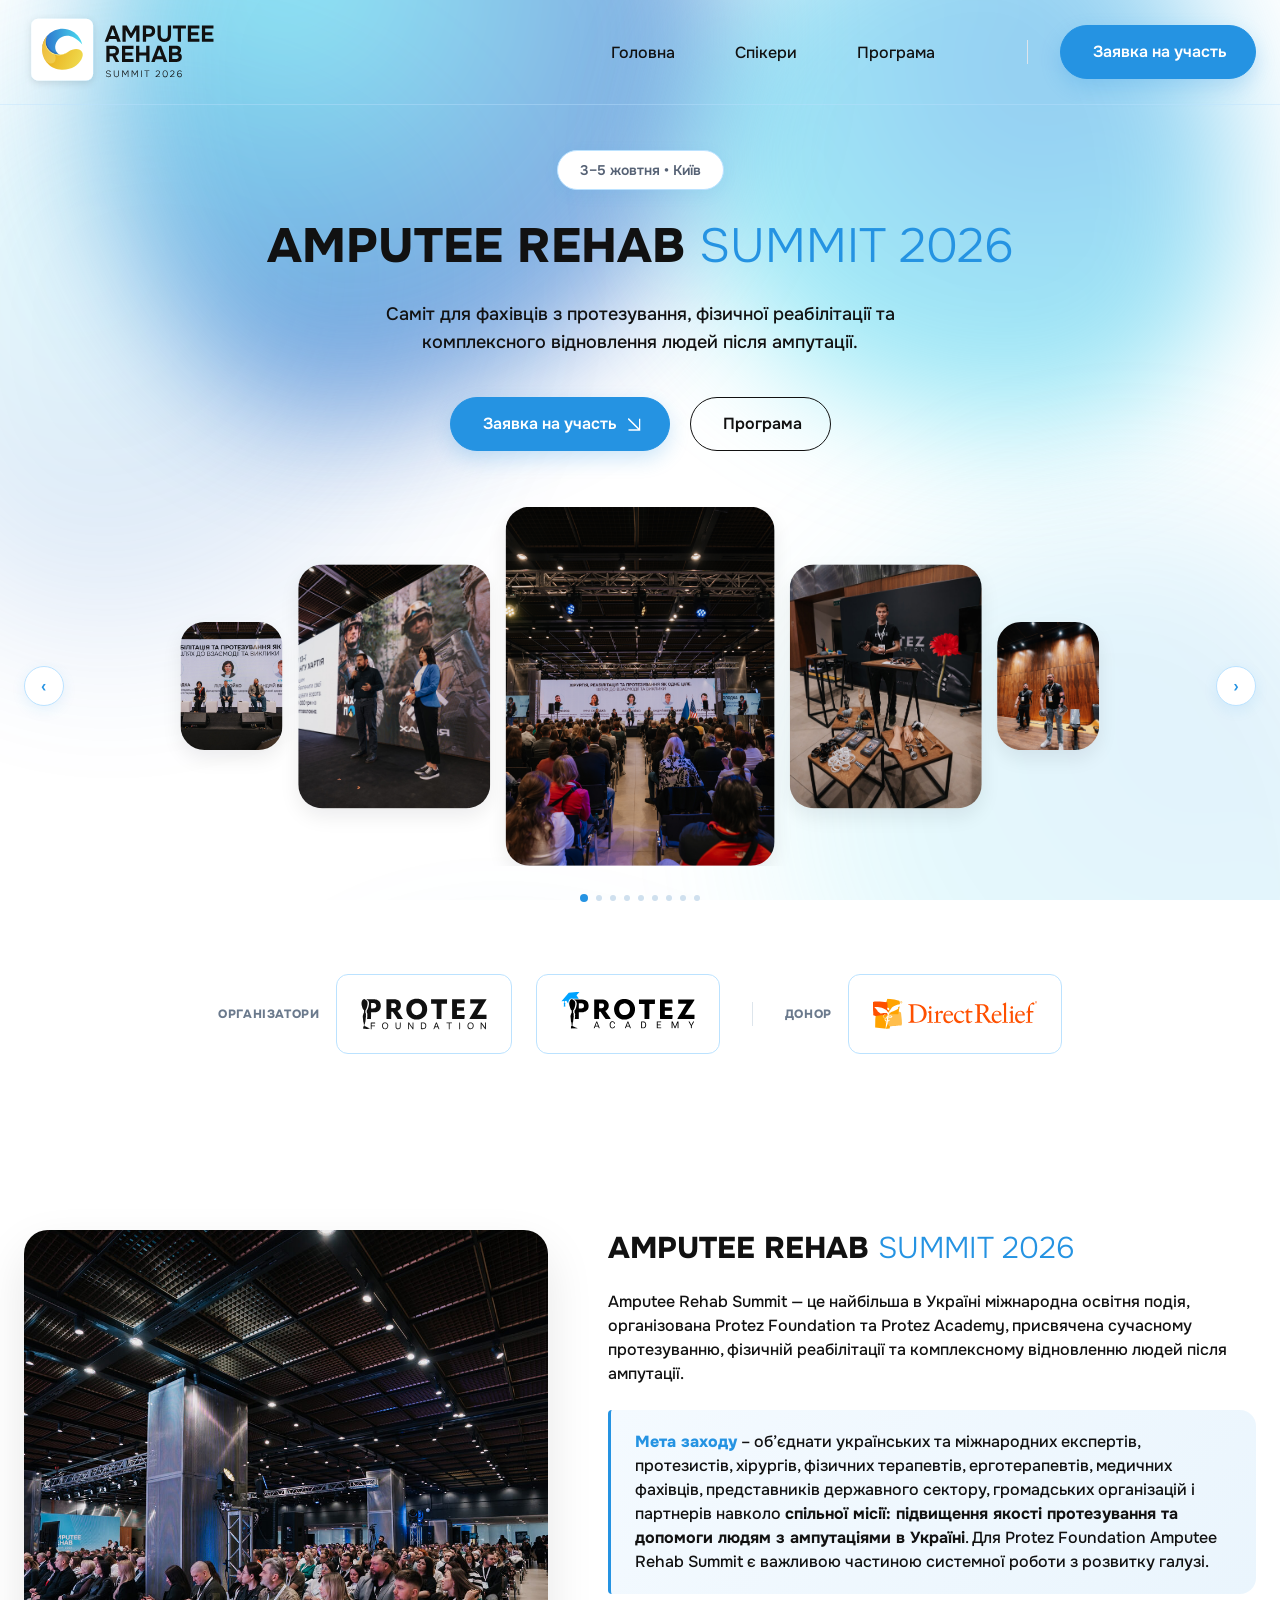
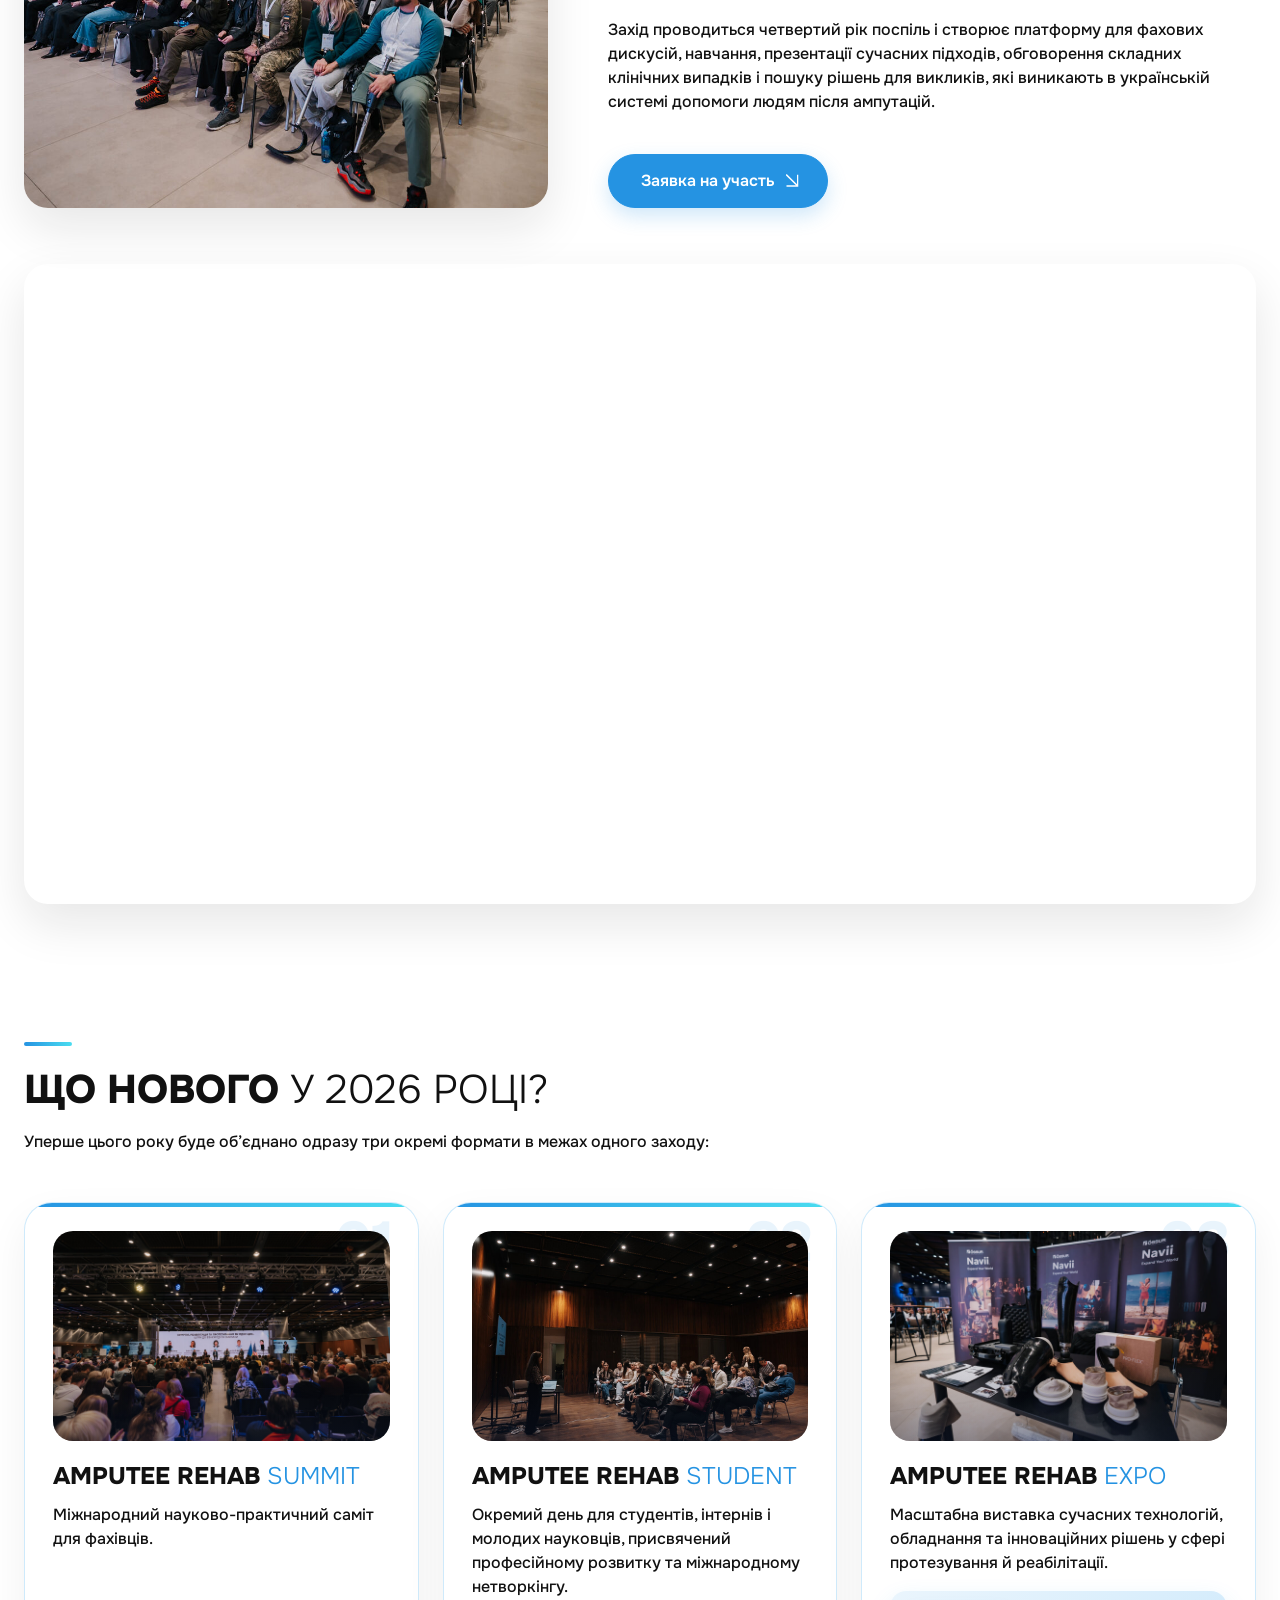
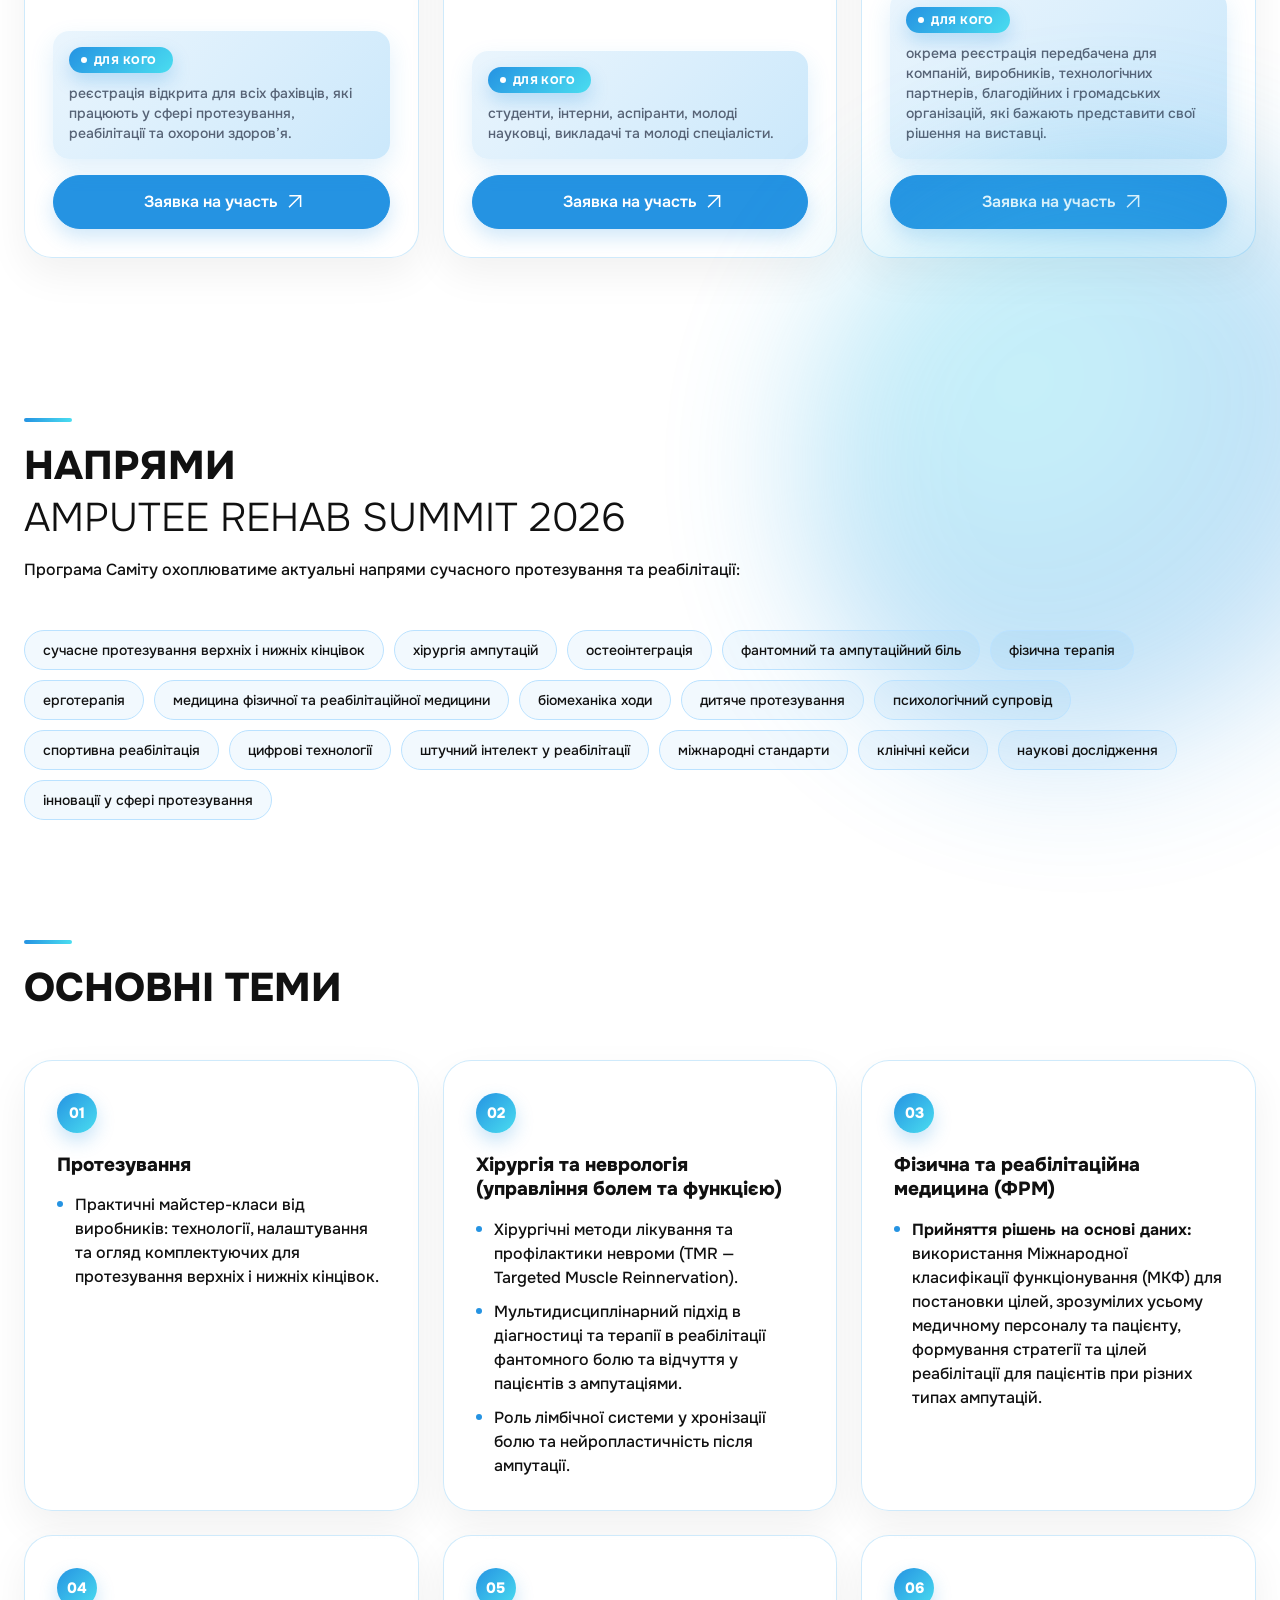
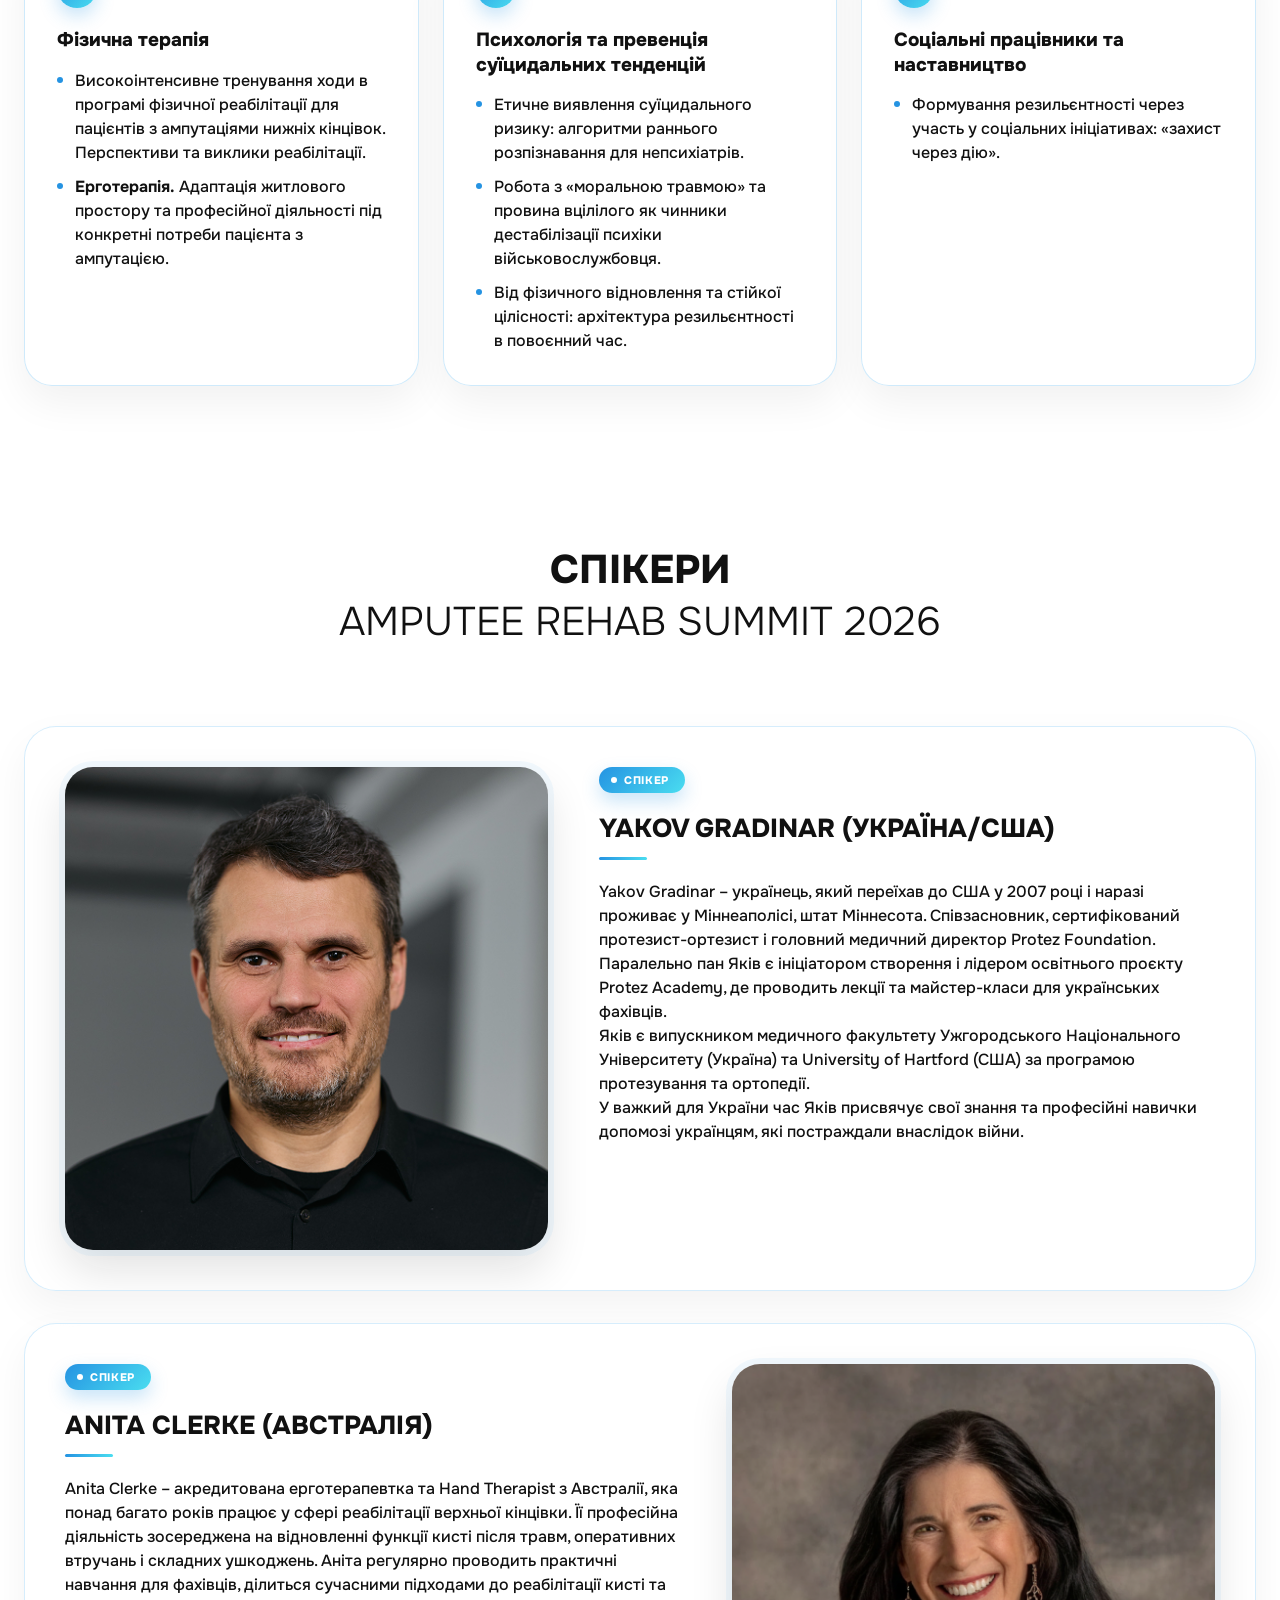
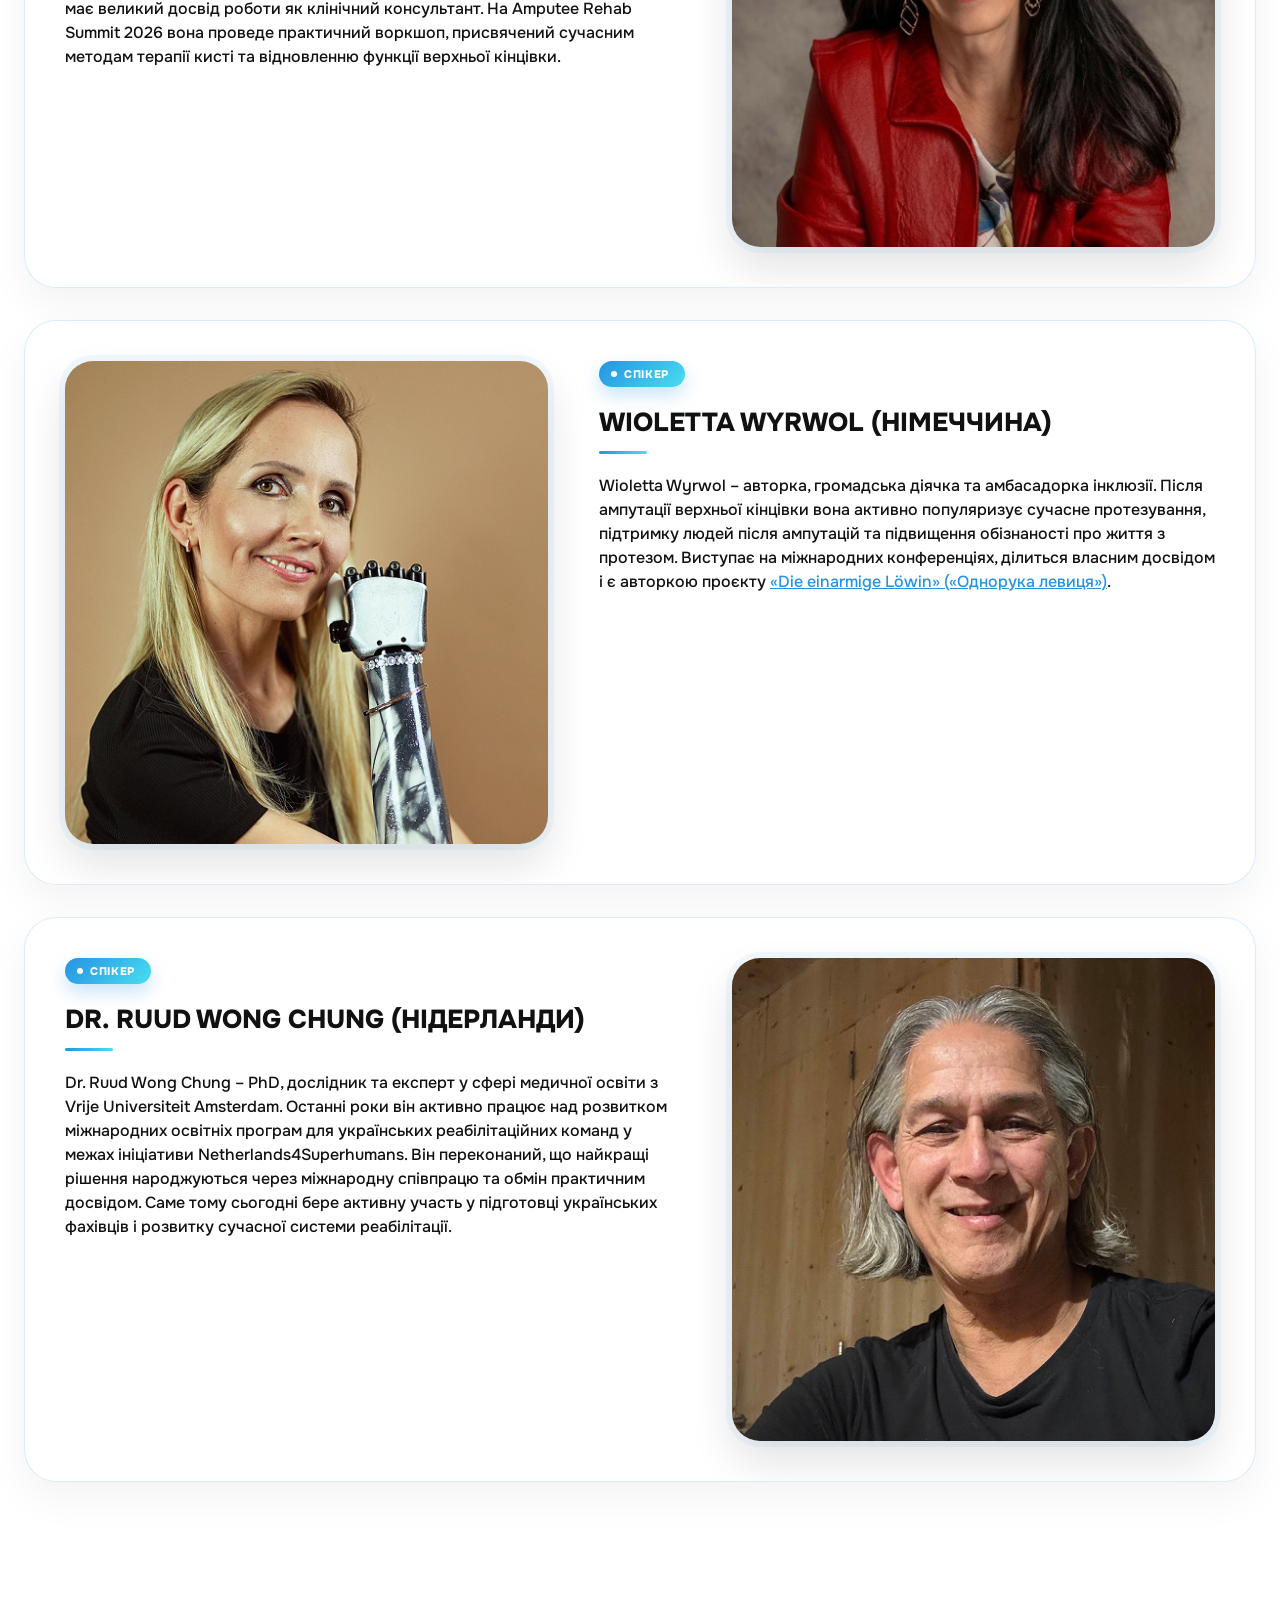
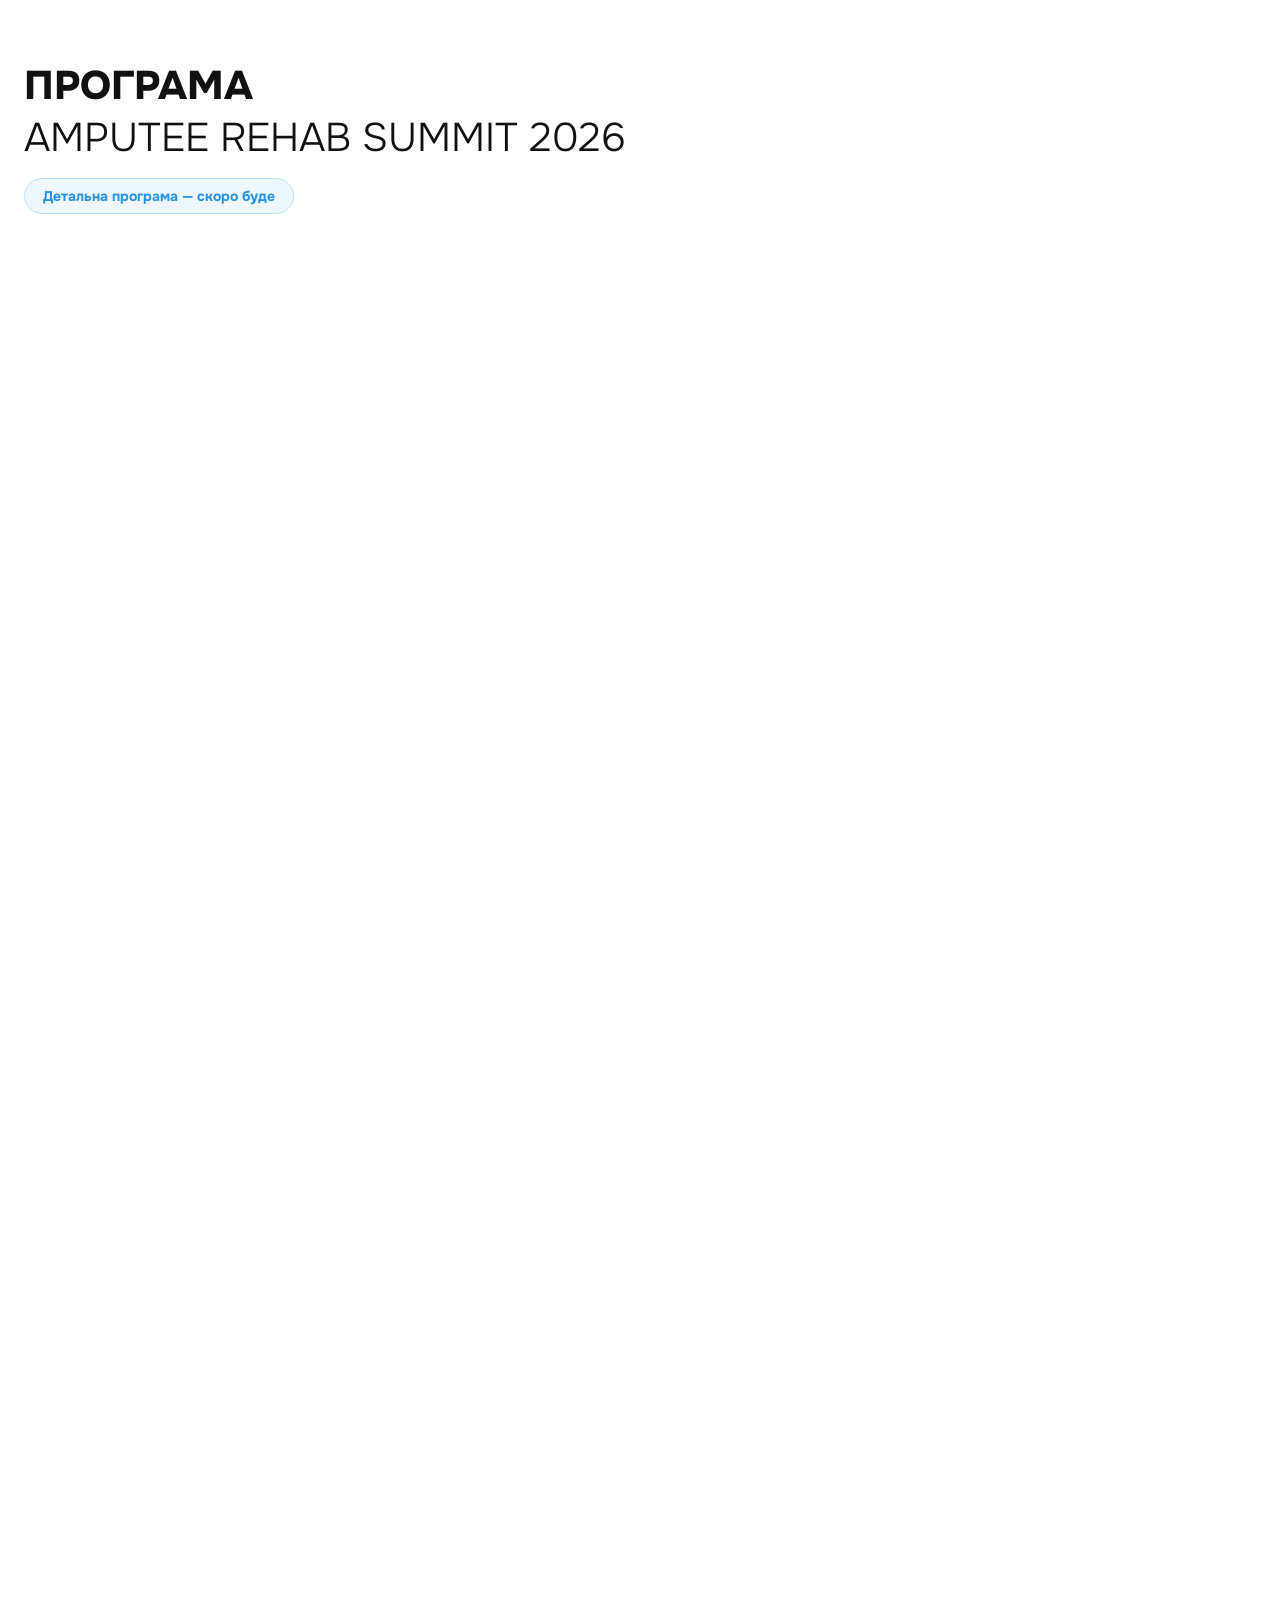
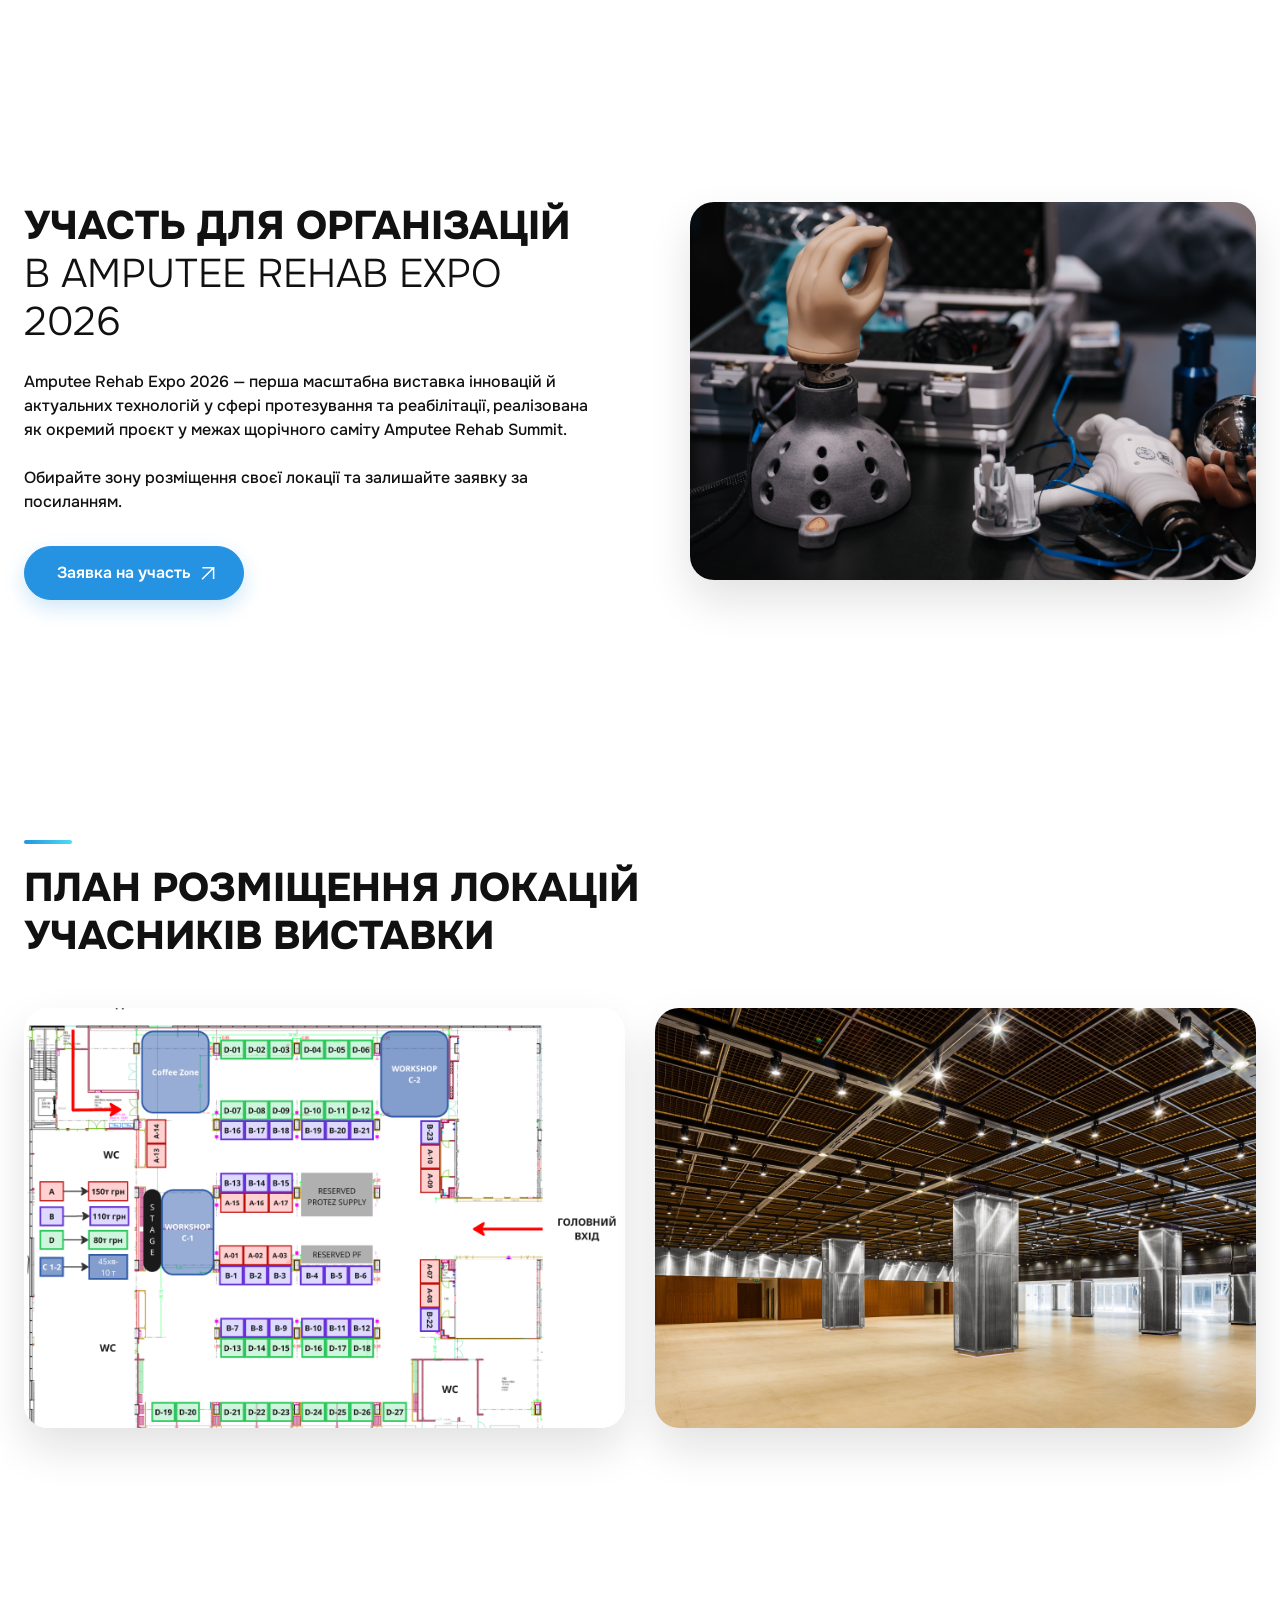
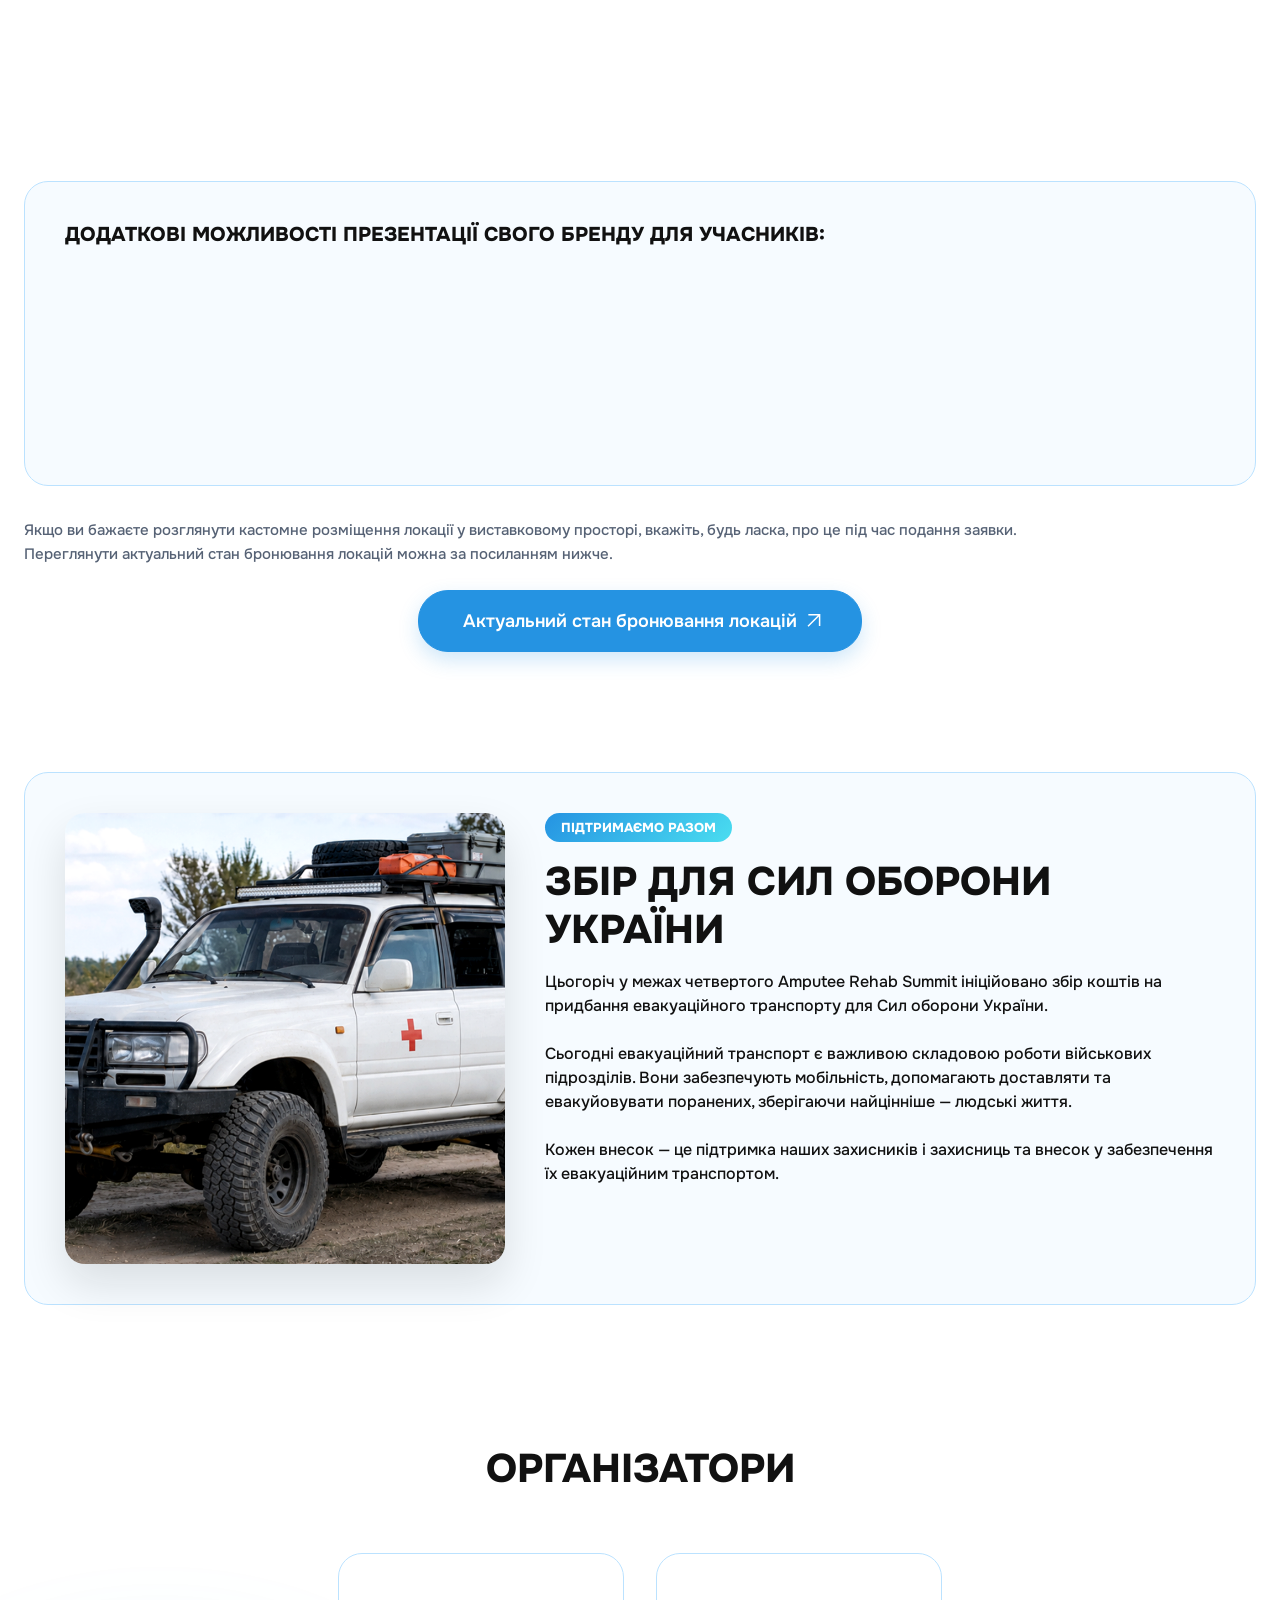
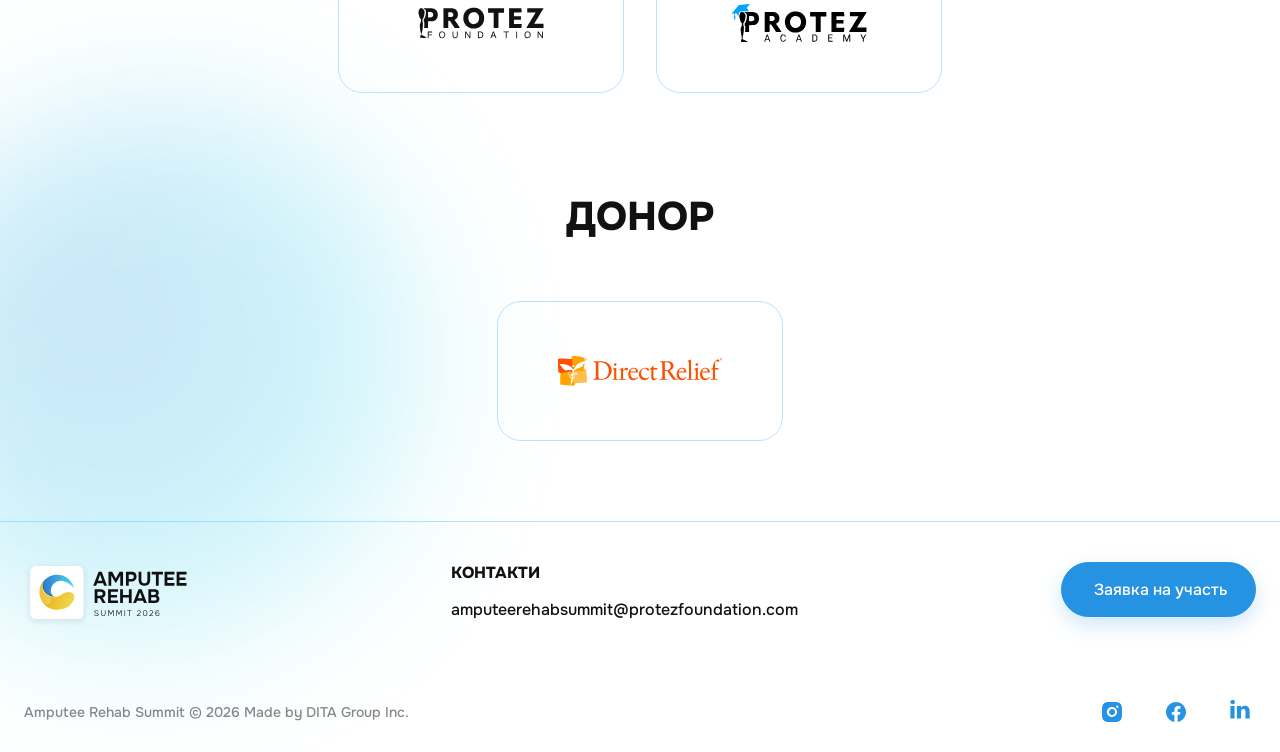
==== commit b0ba8174: "Lazy load, buttons style edit" ====
--- a/index.html
+++ b/index.html
@@ -71,9 +71,9 @@
       type="text/css"
       href="libs/swiper-slider/swiper-bundle.min.css"
     />
-    <link rel="stylesheet" type="text/css" href="css/animate.css" />
-    <link rel="stylesheet" type="text/css" href="css/main.css" />
-    <link rel="stylesheet" type="text/css" href="css/responsive.css" />
+    <link rel="stylesheet" type="text/css" href="css/animate.css?v=20260722" />
+    <link rel="stylesheet" type="text/css" href="css/main.css?v=20260722" />
+    <link rel="stylesheet" type="text/css" href="css/responsive.css?v=20260722" />
 
     <script type="application/ld+json">
       {
@@ -246,7 +246,7 @@
               <a
                 class="all-btn"
                 href="#whats-new"
-                >Заявка на участь<img
+                >Заявка на участь<img loading="lazy"
                   src="img/arrow-btn.svg"
                   alt=""
                   class="arrow-down"
@@ -317,14 +317,14 @@
                   href="https://www.protezfoundation.org"
                   class="promo-orgs-logo"
                 >
-                  <img src="img/partner-logo3.svg" alt="Protez Foundation" />
+                  <img loading="lazy" src="img/partner-logo3.svg" alt="Protez Foundation" />
                 </a>
                 <a
                   target="_blank"
                   href="https://www.protezfoundation.org"
                   class="promo-orgs-logo"
                 >
-                  <img src="img/partner-logo4.svg" alt="Protez Academy" />
+                  <img loading="lazy" src="img/partner-logo4.svg" alt="Protez Academy" />
                 </a>
               </div>
             </div>
@@ -337,7 +337,7 @@
                   href="https://www.directrelief.org/"
                   class="promo-orgs-logo"
                 >
-                  <img src="img/partner-logo1.svg" alt="Direct Relief" />
+                  <img loading="lazy" src="img/partner-logo1.svg" alt="Direct Relief" />
                 </a>
               </div>
             </div>
@@ -355,7 +355,7 @@
             data-wow-delay="0.2s"
             data-wow-offset="0"
           >
-            <img src="img/about-slide-3.jpg" alt="Amputee Rehab Summit 2025" />
+            <img loading="lazy" src="img/about-slide-3.jpg" alt="Amputee Rehab Summit 2025" />
           </div>
           <div
             class="about-cont wow fadeInRight"
@@ -389,17 +389,16 @@
               допомоги людям після ампутацій.
             </p>
             <a
-              target="_blank"
               class="all-btn"
-              href="https://docs.google.com/forms/d/e/1FAIpQLScnLUqCEAs7Lqb5yWDxeU8WJK_TWk4iduJ9SzsabtARqvr_Gg/viewform?usp=header"
-              >Заявка на участь <img src="img/arrow-btn.svg" alt=""
+              href="#whats-new"
+              >Заявка на участь <img loading="lazy" src="img/arrow-btn.svg" alt="" class="arrow-down"
             /></a>
           </div>
         </div>
         <div class="about-img about-media-video">
           <div class="video-item">
             <div class="video-youtube" data-youtube="09msCjfsGHI">
-              <img
+              <img loading="lazy"
                 class="poster"
                 src="./img/photo-summit1.png"
                 alt="Amputee Rehab Summit 2025"
@@ -427,7 +426,7 @@
             data-wow-offset="0"
           >
             <div class="format-preview-img">
-              <img src="img/format-summit.jpg" alt="Amputee Rehab Summit" />
+              <img loading="lazy" src="img/format-summit.jpg" alt="Amputee Rehab Summit" />
             </div>
             <div class="format-preview-cont">
               <h3 class="title-card">Amputee Rehab <span>Summit</span></h3>
@@ -445,7 +444,7 @@
                 target="_blank"
                 href="https://docs.google.com/forms/d/e/1FAIpQLSesGJEw8rDfqNtQWlpgSk7OuK5cDOC2fZe2jgD-jpV7jC_UEg/viewform"
                 class="all-btn format-preview-btn"
-                >Заявка на участь<img src="img/arrow-btn.svg" alt="" />
+                >Заявка на участь<img loading="lazy" src="img/arrow-btn.svg" alt="" />
               </a>
             </div>
           </div>
@@ -456,7 +455,7 @@
             data-wow-offset="0"
           >
             <div class="format-preview-img">
-              <img src="img/format-student.jpg" alt="Amputee Rehab Student" />
+              <img loading="lazy" src="img/format-student.jpg" alt="Amputee Rehab Student" />
             </div>
             <div class="format-preview-cont">
               <h3 class="title-card">Amputee Rehab <span>Student</span></h3>
@@ -476,7 +475,7 @@
                 target="_blank"
                 href="https://docs.google.com/forms/d/e/1FAIpQLSfmkJ9Ir89WsfO5TjE0fV7IHR7ZfBf4eZz28sxvrtMuZ_A7gw/viewform"
                 class="all-btn format-preview-btn"
-                >Заявка на участь<img src="img/arrow-btn.svg" alt="" />
+                >Заявка на участь<img loading="lazy" src="img/arrow-btn.svg" alt="" />
               </a>
             </div>
           </div>
@@ -487,7 +486,7 @@
             data-wow-offset="0"
           >
             <div class="format-preview-img">
-              <img src="img/format-expo.jpg" alt="Amputee Rehab Expo" />
+              <img loading="lazy" src="img/format-expo.jpg" alt="Amputee Rehab Expo" />
             </div>
             <div class="format-preview-cont">
               <h3 class="title-card">Amputee Rehab <span>Expo</span></h3>
@@ -508,7 +507,7 @@
                 target="_blank"
                 href="https://forms.gle/EgymwcL6kUtxmu236"
                 class="all-btn format-preview-btn"
-                >Заявка на участь<img src="img/arrow-btn.svg" alt="" />
+                >Заявка на участь<img loading="lazy" src="img/arrow-btn.svg" alt="" />
               </a>
             </div>
           </div>
@@ -520,14 +519,13 @@
               <div class="swiper-slide">
                 <div class="format-preview-card">
                   <div class="format-preview-img">
-                    <img src="img/format-summit.jpg" alt="Amputee Rehab Summit" />
+                    <img loading="lazy" src="img/format-summit.jpg" alt="Amputee Rehab Summit" />
                   </div>
                   <div class="format-preview-cont">
                     <h3 class="title-card">Amputee Rehab <span>Summit</span></h3>
                     <p class="format-preview-desc">
-                      Міжнародний науково-практичний саміт для
-                      фахівців.
-                    </p>
+                Міжнародний науково-практичний саміт для фахівців.
+              </p>
                     <div class="format-preview-audience">
                       <span class="format-preview-audience-label">Для кого</span>
                       <p>
@@ -540,7 +538,7 @@
                       target="_blank"
                       href="https://docs.google.com/forms/d/e/1FAIpQLSesGJEw8rDfqNtQWlpgSk7OuK5cDOC2fZe2jgD-jpV7jC_UEg/viewform"
                       class="all-btn format-preview-btn"
-                      >Заявка на участь<img src="img/arrow-btn.svg" alt="" />
+                      >Заявка на участь<img loading="lazy" src="img/arrow-btn.svg" alt="" />
                     </a>
                   </div>
                 </div>
@@ -548,15 +546,15 @@
               <div class="swiper-slide">
                 <div class="format-preview-card">
                   <div class="format-preview-img">
-                    <img src="img/format-student.jpg" alt="Amputee Rehab Student" />
+                    <img loading="lazy" src="img/format-student.jpg" alt="Amputee Rehab Student" />
                   </div>
                   <div class="format-preview-cont">
                     <h3 class="title-card">Amputee Rehab <span>Student</span></h3>
                     <p class="format-preview-desc">
-                      Окремий день для студентів, інтернів і молодих
-                      науковців, присвячений професійному розвитку та
-                      міжнародному нетворкінгу.
-                    </p>
+                Окремий день для студентів, інтернів і молодих науковців,
+                присвячений професійному розвитку та міжнародному
+                нетворкінгу.
+              </p>
                     <div class="format-preview-audience">
                       <span class="format-preview-audience-label">Для кого</span>
                       <p>
@@ -568,7 +566,7 @@
                       target="_blank"
                       href="https://docs.google.com/forms/d/e/1FAIpQLSfmkJ9Ir89WsfO5TjE0fV7IHR7ZfBf4eZz28sxvrtMuZ_A7gw/viewform"
                       class="all-btn format-preview-btn"
-                      >Заявка на участь<img src="img/arrow-btn.svg" alt="" />
+                      >Заявка на участь<img loading="lazy" src="img/arrow-btn.svg" alt="" />
                     </a>
                   </div>
                 </div>
@@ -576,15 +574,14 @@
               <div class="swiper-slide">
                 <div class="format-preview-card">
                   <div class="format-preview-img">
-                    <img src="img/format-expo.jpg" alt="Amputee Rehab Expo" />
+                    <img loading="lazy" src="img/format-expo.jpg" alt="Amputee Rehab Expo" />
                   </div>
                   <div class="format-preview-cont">
                     <h3 class="title-card">Amputee Rehab <span>Expo</span></h3>
                     <p class="format-preview-desc">
-                      Масштабна виставка сучасних технологій, обладнання
-                      та інноваційних рішень у сфері протезування й
-                      реабілітації.
-                    </p>
+                Масштабна виставка сучасних технологій, обладнання та
+                інноваційних рішень у сфері протезування й реабілітації.
+              </p>
                     <div class="format-preview-audience">
                       <span class="format-preview-audience-label">Для кого</span>
                       <p>
@@ -598,7 +595,7 @@
                       target="_blank"
                       href="https://forms.gle/EgymwcL6kUtxmu236"
                       class="all-btn format-preview-btn"
-                      >Заявка на участь<img src="img/arrow-btn.svg" alt="" />
+                      >Заявка на участь<img loading="lazy" src="img/arrow-btn.svg" alt="" />
                     </a>
                   </div>
                 </div>
@@ -795,7 +792,7 @@
           <div class="speakers-card">
             <div class="flex">
               <div class="speakers-card-img">
-                <img src="img/photo-1.png" alt="Yakov Gradinar" />
+                <img loading="lazy" src="img/photo-1.png" alt="Yakov Gradinar" />
               </div>
               <div
                 class="speakers-card-cont wow fadeInLeft"
@@ -835,7 +832,7 @@
           <div class="speakers-card">
             <div class="flex">
               <div class="speakers-card-img">
-                <img src="img/photo-4.png" alt="Anita Clerke" />
+                <img loading="lazy" src="img/photo-4.png" alt="Anita Clerke" />
               </div>
               <div
                 class="speakers-card-cont wow fadeInLeft"
@@ -871,7 +868,7 @@
           <div class="speakers-card">
             <div class="flex">
               <div class="speakers-card-img">
-                <img src="img/photo-2.png" alt="Wioletta Wyrwol" />
+                <img loading="lazy" src="img/photo-2.png" alt="Wioletta Wyrwol" />
               </div>
               <div
                 class="speakers-card-cont wow fadeInLeft"
@@ -907,7 +904,7 @@
           <div class="speakers-card">
             <div class="flex">
               <div class="speakers-card-img">
-                <img src="img/photo-3.png" alt="Dr. Ruud Wong Chung" />
+                <img loading="lazy" src="img/photo-3.png" alt="Dr. Ruud Wong Chung" />
               </div>
               <div
                 class="speakers-card-cont wow fadeInLeft"
@@ -965,7 +962,7 @@
             <div class="table-row-content_wrap">
               <p class="format-card-desc">
                 Дводенний саміт для лікарів, реабілітаційних команд і
-                всіх фахівців, які працюють з людьми після ампутації.
+                фахівців, які працюють з людьми після ампутації.
               </p>
               <div class="format-card-cols">
                 <div class="format-card-col">
@@ -1018,8 +1015,10 @@
             </div>
             <div class="table-row-content_wrap">
               <p class="format-card-desc">
-                Окремий освітній день, присвячений студентській науці,
-                професійному розвитку та міжнародному нетворкінгу.
+                Окрема освітня подія, що буде присвячена студентській
+                науковій діяльності, академічній мобільності,
+                професійному розвитку та міжнародному професійному
+                нетворкінгу.
               </p>
               <div class="format-card-cols">
                 <div class="format-card-col">
@@ -1085,9 +1084,8 @@
                 </ul>
               </div>
               <p class="format-card-note">
-                Відвідати Expo зможуть усі зареєстровані учасники Саміту,
-                учасники студентського дня, представники компаній,
-                партнерських організацій та медичних закладів.
+                Відвідати Expo зможуть усі, хто прагне дізнатися більше
+                про сферу протезування та реабілітації.
               </p>
             </div>
           </div>
@@ -1105,7 +1103,7 @@
             <div class="table-row-content_wrap">
               <p class="format-card-desc">
                 Дводенний саміт для лікарів, реабілітаційних команд і
-                всіх фахівців, які працюють з людьми після ампутації.
+                фахівців, які працюють з людьми після ампутації.
               </p>
               <div class="format-card-cols">
                 <div class="format-card-col">
@@ -1155,8 +1153,10 @@
             </div>
             <div class="table-row-content_wrap">
               <p class="format-card-desc">
-                Окремий освітній день, присвячений студентській науці,
-                професійному розвитку та міжнародному нетворкінгу.
+                Окрема освітня подія, що буде присвячена студентській
+                науковій діяльності, академічній мобільності,
+                професійному розвитку та міжнародному професійному
+                нетворкінгу.
               </p>
               <div class="format-card-cols">
                 <div class="format-card-col">
@@ -1219,9 +1219,8 @@
                 </ul>
               </div>
               <p class="format-card-note">
-                Відвідати Expo зможуть усі зареєстровані учасники Саміту,
-                учасники студентського дня, представники компаній,
-                партнерських організацій та медичних закладів.
+                Відвідати Expo зможуть усі, хто прагне дізнатися більше
+                про сферу протезування та реабілітації.
               </p>
             </div>
           
@@ -1270,7 +1269,7 @@
                   <span>—</span>
                 </div>
                 <div class="schedule-table-note">
-                  <img src="img/calender.svg" alt="" />
+                  <img loading="lazy" src="img/calender.svg" alt="" />
                   <span
                     >Детальний погодинний розклад доповідей та воркшопів
                     з'явиться тут найближчим часом.</span
@@ -1294,7 +1293,7 @@
                   <span>—</span>
                 </div>
                 <div class="schedule-table-note">
-                  <img src="img/calender.svg" alt="" />
+                  <img loading="lazy" src="img/calender.svg" alt="" />
                   <span
                     >Детальний погодинний розклад доповідей та воркшопів
                     з'явиться тут найближчим часом.</span
@@ -1306,27 +1305,32 @@
 
           <div class="schedule-panel" data-panel="student">
             <div class="schedule-table">
-              <div class="schedule-table-row">
-                <span>—</span>
-                <span>—</span>
-                <span>—</span>
-              </div>
-              <div class="schedule-table-row">
-                <span>—</span>
-                <span>—</span>
-                <span>—</span>
-              </div>
-              <div class="schedule-table-row">
-                <span>—</span>
-                <span>—</span>
-                <span>—</span>
-              </div>
-              <div class="schedule-table-note">
-                <img src="img/calender.svg" alt="" />
-                <span
-                  >Детальний погодинний розклад доповідей та воркшопів
-                  з'явиться тут найближчим часом.</span
-                >
+              <div class="schedule-date-tabs">
+                <button type="button" class="schedule-date-tab active" data-date-target="student-d1">5 жовтня</button>
+              </div>
+              <div class="schedule-date-panel active" data-date-panel="student-d1">
+                <div class="schedule-table-row">
+                  <span>—</span>
+                  <span>—</span>
+                  <span>—</span>
+                </div>
+                <div class="schedule-table-row">
+                  <span>—</span>
+                  <span>—</span>
+                  <span>—</span>
+                </div>
+                <div class="schedule-table-row">
+                  <span>—</span>
+                  <span>—</span>
+                  <span>—</span>
+                </div>
+                <div class="schedule-table-note">
+                  <img loading="lazy" src="img/calender.svg" alt="" />
+                  <span
+                    >Детальний погодинний розклад доповідей та воркшопів
+                    з'явиться тут найближчим часом.</span
+                  >
+                </div>
               </div>
             </div>
           </div>
@@ -1355,7 +1359,7 @@
                   <span>—</span>
                 </div>
                 <div class="schedule-table-note">
-                  <img src="img/calender.svg" alt="" />
+                  <img loading="lazy" src="img/calender.svg" alt="" />
                   <span
                     >Детальний погодинний розклад доповідей та воркшопів
                     з'явиться тут найближчим часом.</span
@@ -1379,7 +1383,7 @@
                   <span>—</span>
                 </div>
                 <div class="schedule-table-note">
-                  <img src="img/calender.svg" alt="" />
+                  <img loading="lazy" src="img/calender.svg" alt="" />
                   <span
                     >Детальний погодинний розклад доповідей та воркшопів
                     з'явиться тут найближчим часом.</span
@@ -1403,7 +1407,7 @@
                   <span>—</span>
                 </div>
                 <div class="schedule-table-note">
-                  <img src="img/calender.svg" alt="" />
+                  <img loading="lazy" src="img/calender.svg" alt="" />
                   <span
                     >Детальний погодинний розклад доповідей та воркшопів
                     з'явиться тут найближчим часом.</span
@@ -1445,7 +1449,7 @@
               target="_blank"
               href="https://docs.google.com/forms/d/e/1FAIpQLScnKRUZda9pEg8aFrRGaJg-36t9g9RTlHjfgajqjOECZYzTlQ/viewform?usp=header"
               class="all-btn"
-              >Заявка на участь <img src="./img/arrow-btn.svg" alt=""
+              >Заявка на участь <img loading="lazy" src="./img/arrow-btn.svg" alt=""
             /></a>
           </div>
           <div
@@ -1459,7 +1463,7 @@
                 Участь для організацій <span>в AMPUTEE REHAB EXPO 2026</span>
               </div>
             </div>
-            <img src="./img/DSC00685.jpeg" alt="Стенд партнерів Amputee Rehab Summit" />
+            <img loading="lazy" src="./img/DSC00685.jpeg" alt="Стенд партнерів Amputee Rehab Summit" />
           </div>
         </div>
       </div>
@@ -1477,7 +1481,7 @@
             data-wow-delay="0.1s"
             data-wow-offset="0"
           >
-            <img src="./img/expo-location-plan.png" alt="План розміщення локацій" />
+            <img loading="lazy" src="./img/expo-location-plan.png" alt="План розміщення локацій" />
           </div>
           <div
             class="expo-location-photo wow fadeInUp"
@@ -1485,7 +1489,7 @@
             data-wow-delay="0.2s"
             data-wow-offset="0"
           >
-            <img src="./img/expo-venue.jpg" alt="Простір у Парковому" />
+            <img loading="lazy" src="./img/expo-venue.jpg" alt="Простір у Парковому" />
           </div>
         </div>
 
@@ -1587,7 +1591,7 @@
           href="https://miro.com/app/live-embed/uXjVH8c2Dmk=/?embedMode=view_only_without_ui&moveToViewport=-690%2C-645%2C1067%2C786&embedId=551841423373"
           class="all-btn expo-miro-btn"
           >Актуальний стан бронювання локацій
-          <img src="./img/arrow-btn.svg" alt=""
+          <img loading="lazy" src="./img/arrow-btn.svg" alt=""
         /></a>
       </div>
     </div>
@@ -1603,7 +1607,7 @@
           >
             <picture>
               <source media="(min-width:992px)" srcset="./img/Car-2.png" />
-              <img src="./img/Car.png" alt="Пікап для Сил оборони України" />
+              <img loading="lazy" src="./img/Car.png" alt="Пікап для Сил оборони України" />
             </picture>
           </div>
           <div
@@ -1617,18 +1621,19 @@
               Збір для Сил оборони України
             </h2>
             <p class="expo-fundraiser-text">
-              Цьогоріч у межах четвертого Amputee Rehab Summit ми
-              ініціювали збір коштів для Сил оборони України.
+              Цьогоріч у межах четвертого Amputee Rehab Summit ініційовано
+              збір коштів на придбання евакуаційного транспорту для Сил
+              оборони України.
               <br />
               <br />
-              Сьогодні пікапи є важливою складовою роботи військових
-              підрозділів. Вони забезпечують мобільність, допомагають
-              доставляти та евакуйовувати поранених, зберігаючи найцінніше
-              — людські життя.
+              Сьогодні евакуаційний транспорт є важливою складовою роботи
+              військових підрозділів. Вони забезпечують мобільність,
+              допомагають доставляти та евакуйовувати поранених, зберігаючи
+              найцінніше — людські життя.
               <br />
               <br />
               Кожен внесок — це підтримка наших захисників і захисниць та
-              внесок у забезпечення їх транспортом.
+              внесок у забезпечення їх евакуаційним транспортом.
             </p>
             <!-- Кнопку тимчасово приховано (буде повернута пізніше), розмір блоку збережено -->
             <a
@@ -1637,7 +1642,7 @@
               class="all-btn expo-fundraiser-btn temp-hidden"
               aria-hidden="true"
               tabindex="-1"
-              >Підтримати збір <img src="./img/arrow-btn.svg" alt=""
+              >Підтримати збір <img loading="lazy" src="./img/arrow-btn.svg" alt=""
             /></a>
           </div>
         </div>
@@ -1661,7 +1666,7 @@
               media="(min-width:399px)"
               srcset="img/promo-bottom-mob3.png"
             />
-            <img src="img/promo-bottom-mob.png" alt="Зустріч з американським військовим SEBASTIAN" />
+            <img loading="lazy" src="img/promo-bottom-mob.png" alt="Зустріч з американським військовим SEBASTIAN" />
           </picture>
         </div>
         <div class="promo-cont">
@@ -1682,18 +1687,18 @@
                   href="https://docs.google.com/forms/d/e/1FAIpQLScnLUqCEAs7Lqb5yWDxeU8WJK_TWk4iduJ9SzsabtARqvr_Gg/viewform?usp=header"
                 >
                   Заявка на участь
-                  <img src="img/arrow-btn.svg" alt="" />
+                  <img loading="lazy" src="img/arrow-btn.svg" alt="" />
                 </a>
               </div>
             </div>
             <div class="promo-info">
               <div class="flex">
                 <div class="promo-info-item">
-                  <img src="img/calender.svg" alt="" />
+                  <img loading="lazy" src="img/calender.svg" alt="" />
                   <span>18 Листопада</span>
                 </div>
                 <div class="promo-info-item">
-                  <img src="img/time.svg" alt="" />
+                  <img loading="lazy" src="img/time.svg" alt="" />
                   <span
                     >9:00-14:00 <br />
                     (Реєстрація з 8:00)</span
@@ -1719,7 +1724,7 @@
               data-wow-delay="0.2s"
               data-wow-offset="0"
             >
-              <img src="img/partner-logo3.svg" alt="Protez Foundation" />
+              <img loading="lazy" src="img/partner-logo3.svg" alt="Protez Foundation" />
             </a>
             <a
               target="_blank"
@@ -1729,7 +1734,7 @@
               data-wow-delay="0.3s"
               data-wow-offset="0"
             >
-              <img src="img/partner-logo4.svg" alt="Protez Academy" />
+              <img loading="lazy" src="img/partner-logo4.svg" alt="Protez Academy" />
             </a>
           </div>
         </div>
@@ -1750,7 +1755,7 @@
               data-wow-delay="0.2s"
               data-wow-offset="0"
             >
-              <img src="img/partner-logo1.svg" alt="Direct Relief" />
+              <img loading="lazy" src="img/partner-logo1.svg" alt="Direct Relief" />
             </a>
           </div>
         </div>
@@ -1761,7 +1766,7 @@
       <div class="container">
         <div class="flex footer-top">
           <div class="logo-footer">
-            <img src="img/logo-header.svg" alt="Amputee Rehab Summit 2026" />
+            <img loading="lazy" src="img/logo-header.svg" alt="Amputee Rehab Summit 2026" />
             <a
               href="#whats-new"
               class="all-btn"
@@ -1806,7 +1811,7 @@
                     target="_blank"
                     href="https://www.instagram.com/protezfoundation/"
                   >
-                    <img src="img/insta.svg" alt="Instagram" />
+                    <img loading="lazy" src="img/insta.svg" alt="Instagram" />
                   </a>
                 </div>
                 <div class="copyright-social-item">
@@ -1814,7 +1819,7 @@
                     target="_blank"
                     href="https://www.facebook.com/prostheticsforukrainians/"
                   >
-                    <img src="img/fb.svg" alt="Facebook" />
+                    <img loading="lazy" src="img/fb.svg" alt="Facebook" />
                   </a>
                 </div>
                 <div class="copyright-social-item">
@@ -1822,7 +1827,7 @@
                     target="_blank"
                     href="https://www.linkedin.com/company/protez-foundation/"
                   >
-                    <img src="img/in.svg" alt="LinkedIn" />
+                    <img loading="lazy" src="img/in.svg" alt="LinkedIn" />
                   </a>
                 </div>
               </div>
@@ -1833,13 +1838,13 @@
     </footer>
     <div id="scroll-to-top">
       <div class="btn">
-        <img src="img/to-top.svg" alt="Прогорнути вгору" />
+        <img loading="lazy" src="img/to-top.svg" alt="Прогорнути вгору" />
       </div>
     </div>
 
-    <script src="js/jquery.min.js"></script>
-    <script src="libs/swiper-slider/swiper-bundle.min.js"></script>
-    <script src="js/wow.min.js"></script>
-    <script src="js/main.js"></script>
+    <script src="js/jquery.min.js?v=20260722"></script>
+    <script src="libs/swiper-slider/swiper-bundle.min.js?v=20260722"></script>
+    <script src="js/wow.min.js?v=20260722"></script>
+    <script src="js/main.js?v=20260722"></script>
   </body>
 </html>
--- a/css/main.css
+++ b/css/main.css
@@ -188,7 +188,7 @@
 }
 
 header.is-scrolled {
-  background: #fff;
+  background: rgba(255, 255, 255, 0.85);
   border-bottom: 1px solid #bbe2ff;
   box-shadow: 0px 4px 20px 0px rgba(17, 17, 17, 0.04);
 }
@@ -2395,7 +2395,7 @@
   display: block;
   color: #111;
   font-size: 18px;
-  line-height: 28px;
+  line-height: 1.6;
   font-weight: 400;
   max-width: 560px;
   margin: 0 auto 36px;
@@ -2596,9 +2596,14 @@
 
 /* Protez Academy wordmark renders smaller than Protez Foundation at the
    same box height (its viewBox includes the graduation-cap glyph above
-   the letters), so it needs a slightly taller box to match cap-height. */
+   the letters), so it needs a slightly taller box to match cap-height.
+   The cap glyph sits above the wordmark, so centering the taller box
+   shifts the actual letters lower than Protez Foundation's text - nudge
+   it back up so both wordmarks sit on the same visual line, letting the
+   cap float a bit higher above the row. */
 #promo .promo-orgs-logo img[alt="Protez Academy"] {
   height: 37.5px;
+  transform: translateY(-3.3px);
 }
 
 /*SUMMIT NAME: ALWAYS ONE LINE*/
--- a/css/responsive.css
+++ b/css/responsive.css
@@ -109,7 +109,7 @@
         margin-top: 24px;
     }
 
-    span.title {
+    .title {
         font-size: 34px;
     }
     .swiper-slide-cont span.name {
@@ -276,6 +276,10 @@
     .navbar .right-item {
         flex-direction: column;
     }
+    .navbar .right-item .all-btn {
+        padding: 10px 18px;
+        font-size: 13px;
+    }
     .header-divider {
         display: none;
     }
@@ -336,7 +340,7 @@
     .promo-bottom .promo-cont {
         left: 55px;
     }
-    .promo-bottom .promo-cont span.title {
+    .promo-bottom .promo-cont .title {
         margin-bottom: 15px;
     }
     .promo.promo-bottom .button-row {
@@ -348,8 +352,8 @@
     .promo-info-item {
         width: 100%;
     }
-    .promo-bottom .promo-cont span.title,
-    .promo-bottom .promo-cont span.title span {
+    .promo-bottom .promo-cont .title,
+    .promo-bottom .promo-cont .title span {
         font-size: 26px;
     }
     .navbar ul {
@@ -388,6 +392,14 @@
     }
     .expo-options {
         padding: 24px;
+    }
+    .expo-miro-btn {
+        width: 100%;
+        white-space: normal;
+        text-align: center;
+        font-size: 15px;
+        line-height: 22px;
+        padding: 16px 20px;
     }
     .expo-options-grid {
         flex-direction: column;
@@ -635,9 +647,19 @@
 }
 
 @media only screen and (max-width: 480px){
+    header .flex a.logo-header img {
+        width: 88px;
+        height: 46px;
+    }
     .block-mob .all-btn {
-        padding: 9px 14px;
-        font-size: 12px;
+        padding: 12px 14px;
+        font-size: 13px;
+        white-space: normal;
+        text-align: center;
+    }
+    .navbar .right-item .all-btn {
+        padding: 12px 14px;
+        font-size: 13px;
     }
     .promo-bottom .promo-cont {
         top: 10%;
@@ -740,6 +762,9 @@
     #promo .promo-orgs-logo img {
         height: 26px;
     }
+    #promo .promo-orgs-logo img[alt="Protez Academy"] {
+        height: 30.47px;
+    }
     .title.about-title {
         font-size: 30px;
     }
@@ -805,7 +830,7 @@
     div#about{
         padding: 60px 0 40px;
     }
-    span.title {
+    .title {
         font-size: 30px;
     }
     .about p {
@@ -923,8 +948,10 @@
         display: none;
     }
     .block-mob .all-btn {
-        font-size: 14px;
-        padding: 13px 14px;
+        font-size: 13px;
+        padding: 12px 14px;
+        white-space: normal;
+        text-align: center;
     }
     .logo-footer .all-btn {
         font-size: 14px;
@@ -1059,6 +1086,10 @@
         font-size: 12px;
         padding: 11px 10px;
     }
+    .block-mob .all-btn {
+        font-size: 12px;
+        padding: 11px 10px;
+    }
     .promo .button-row .all-btn.with-arrow::before {
         right: 14%;
     }
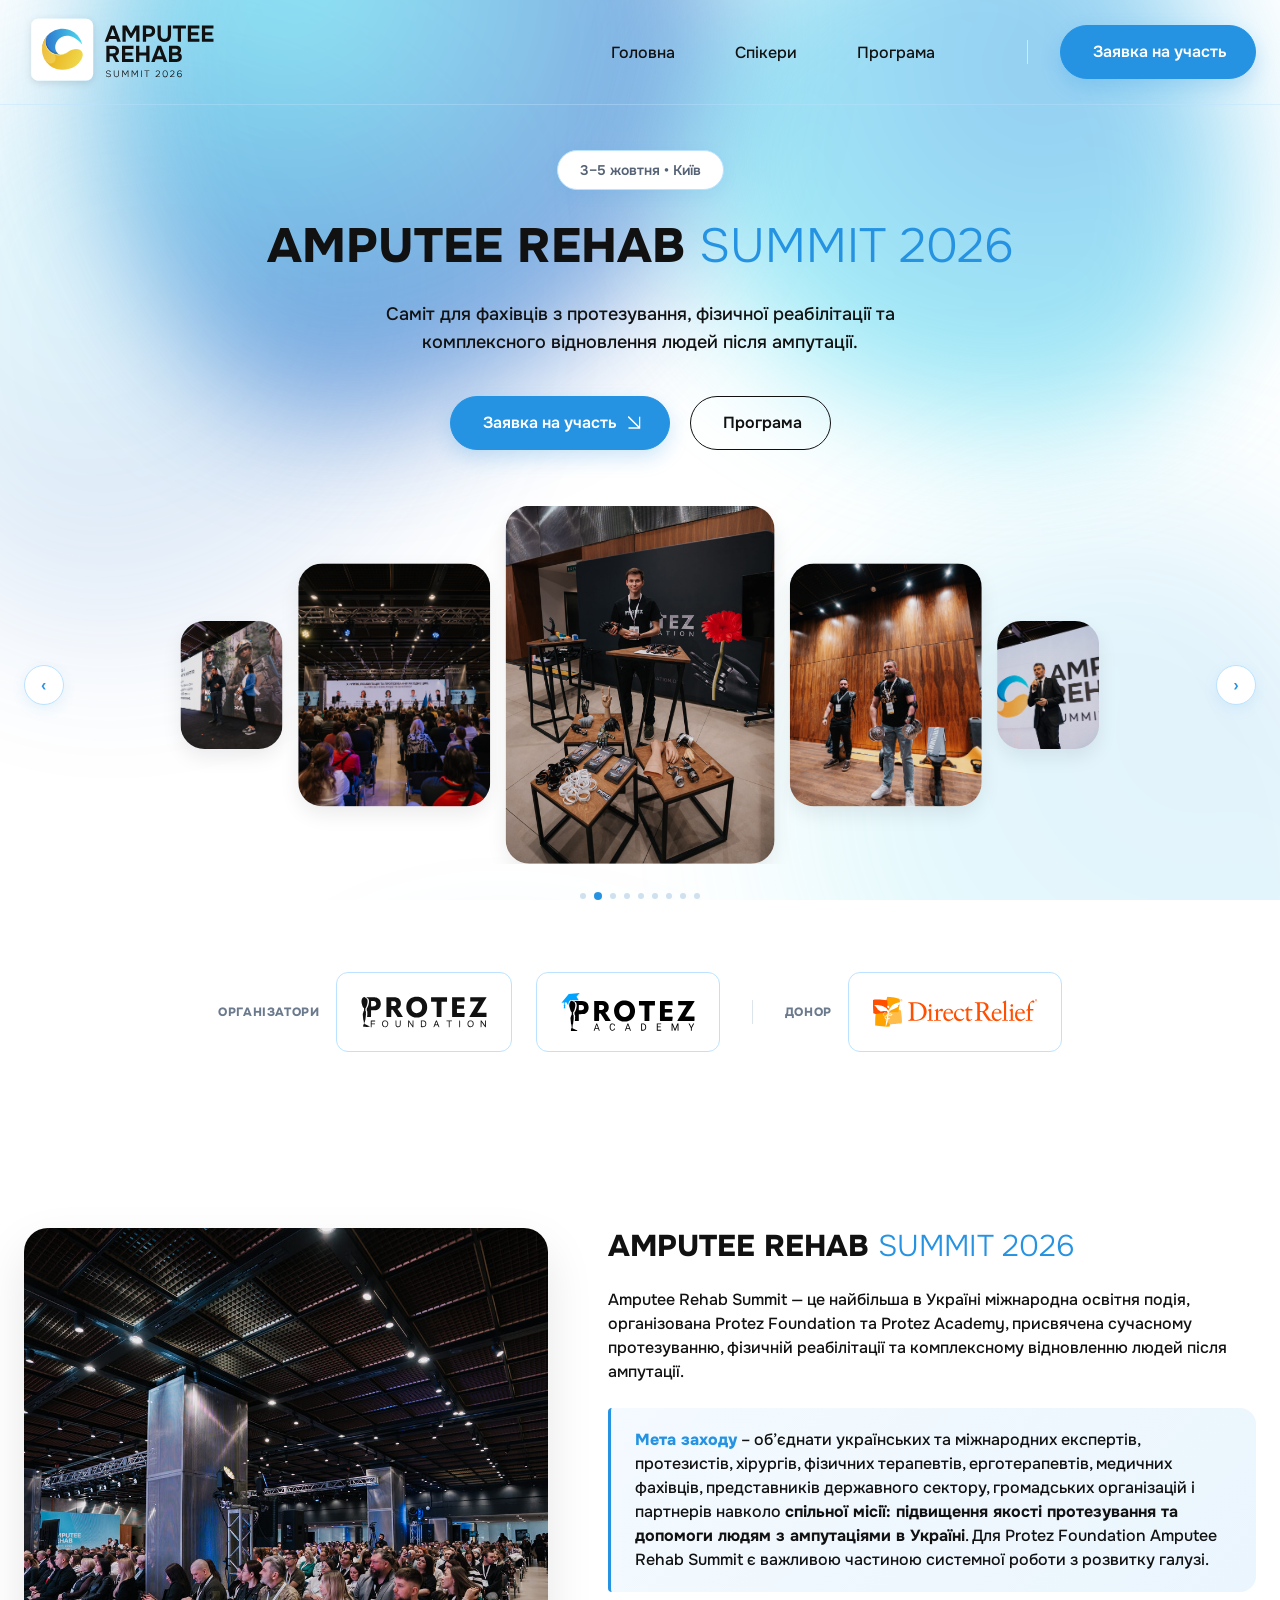
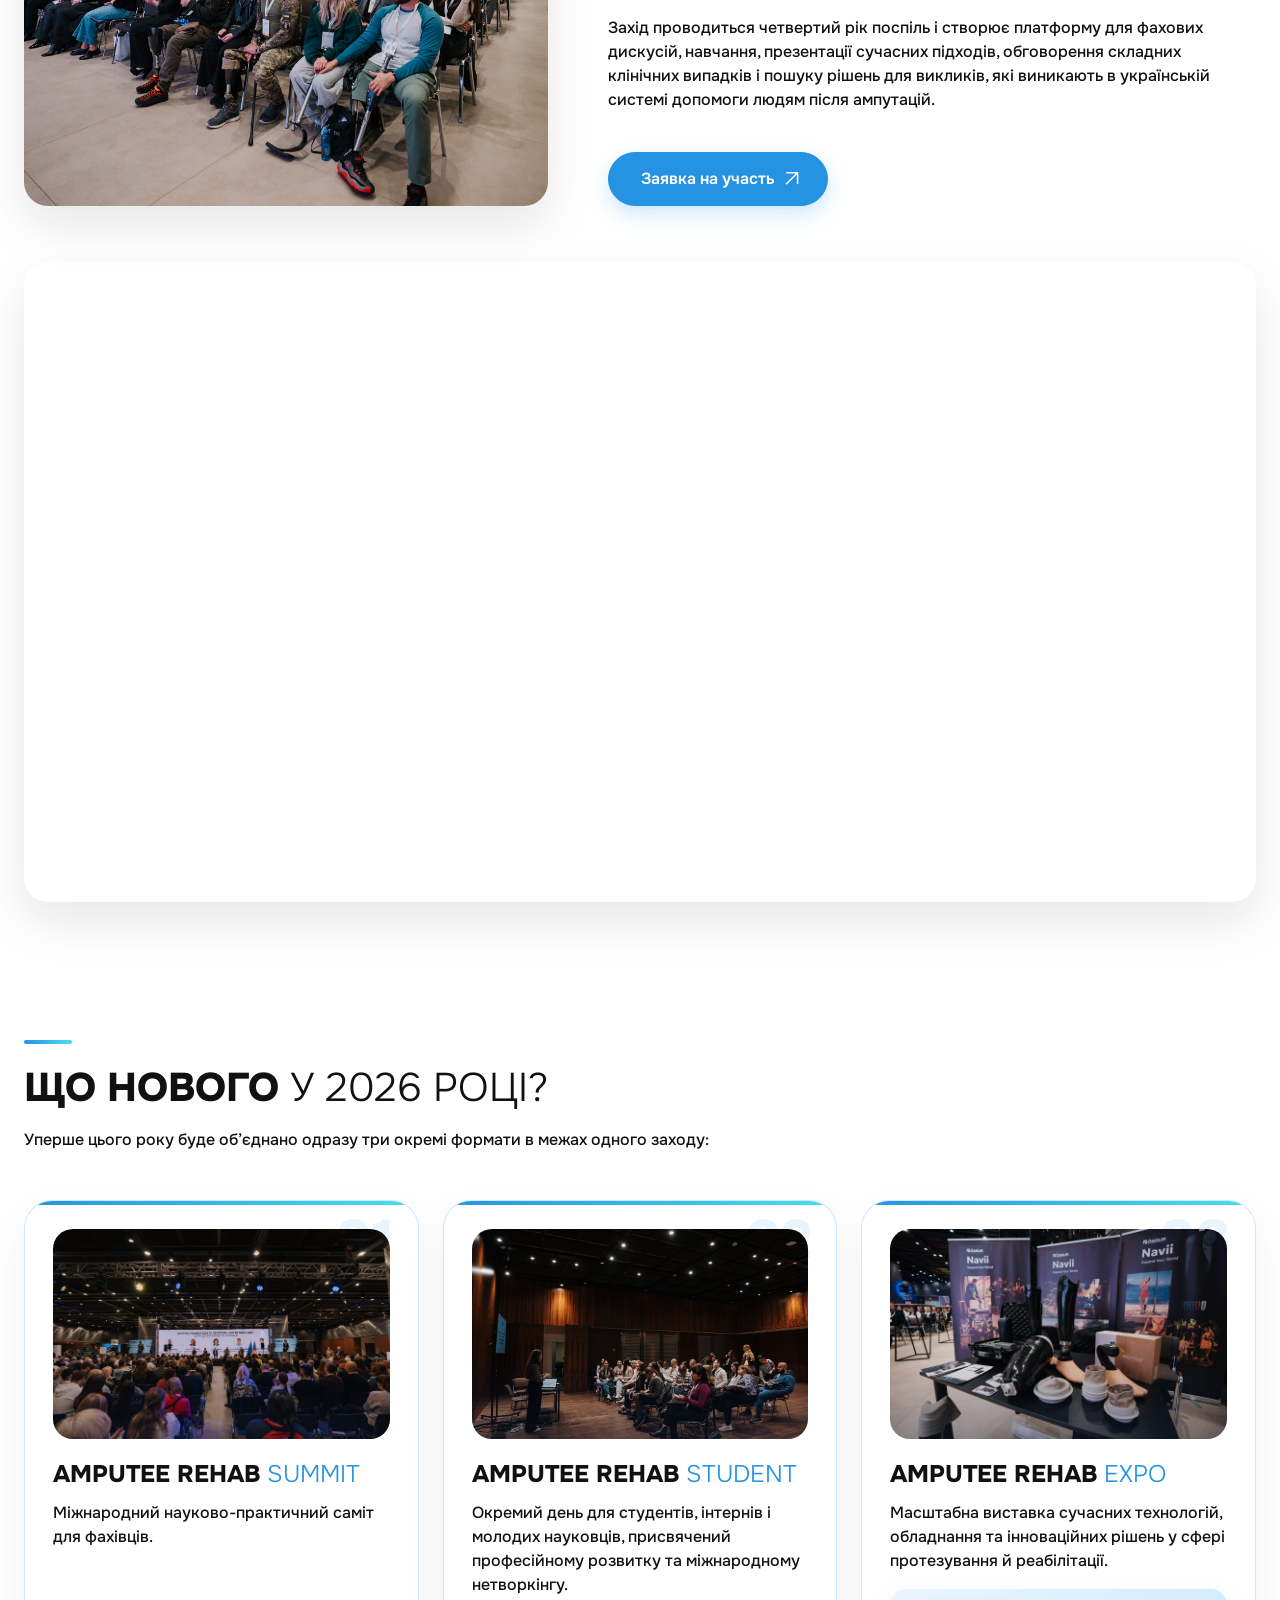
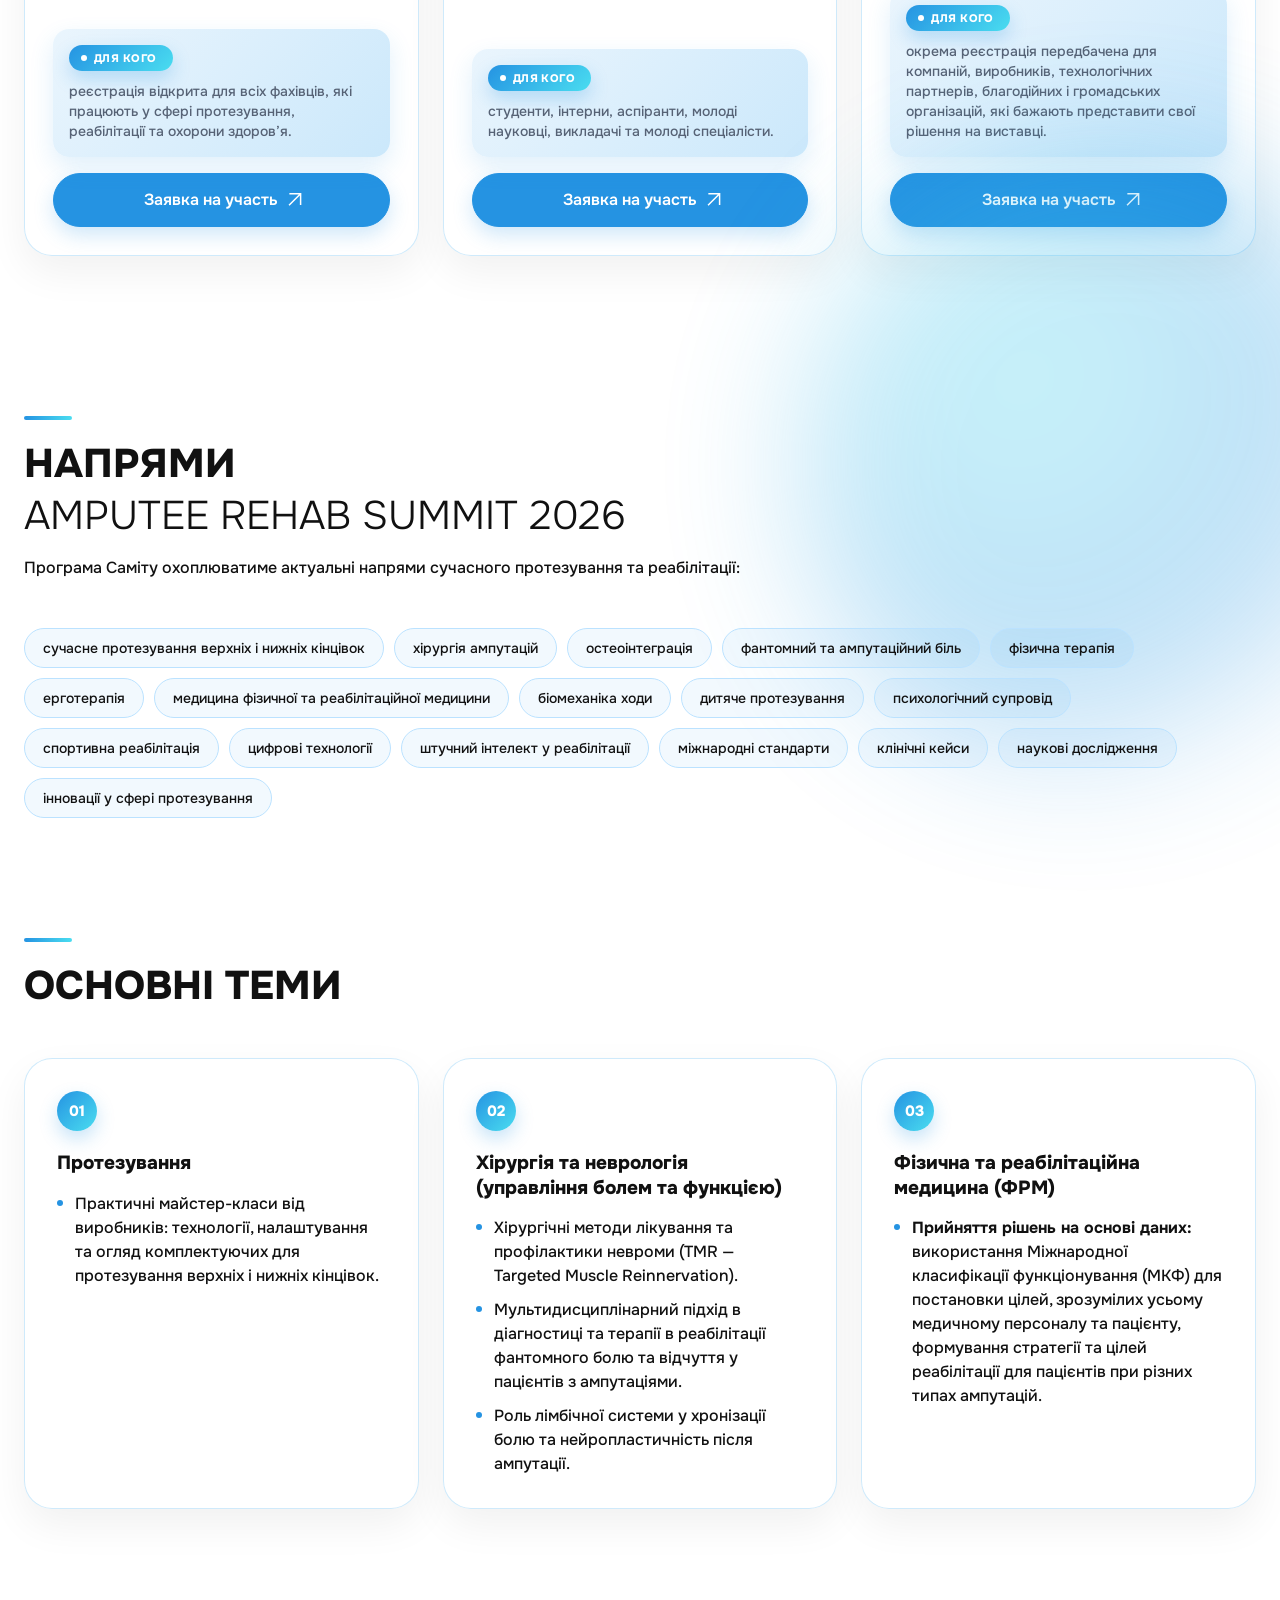
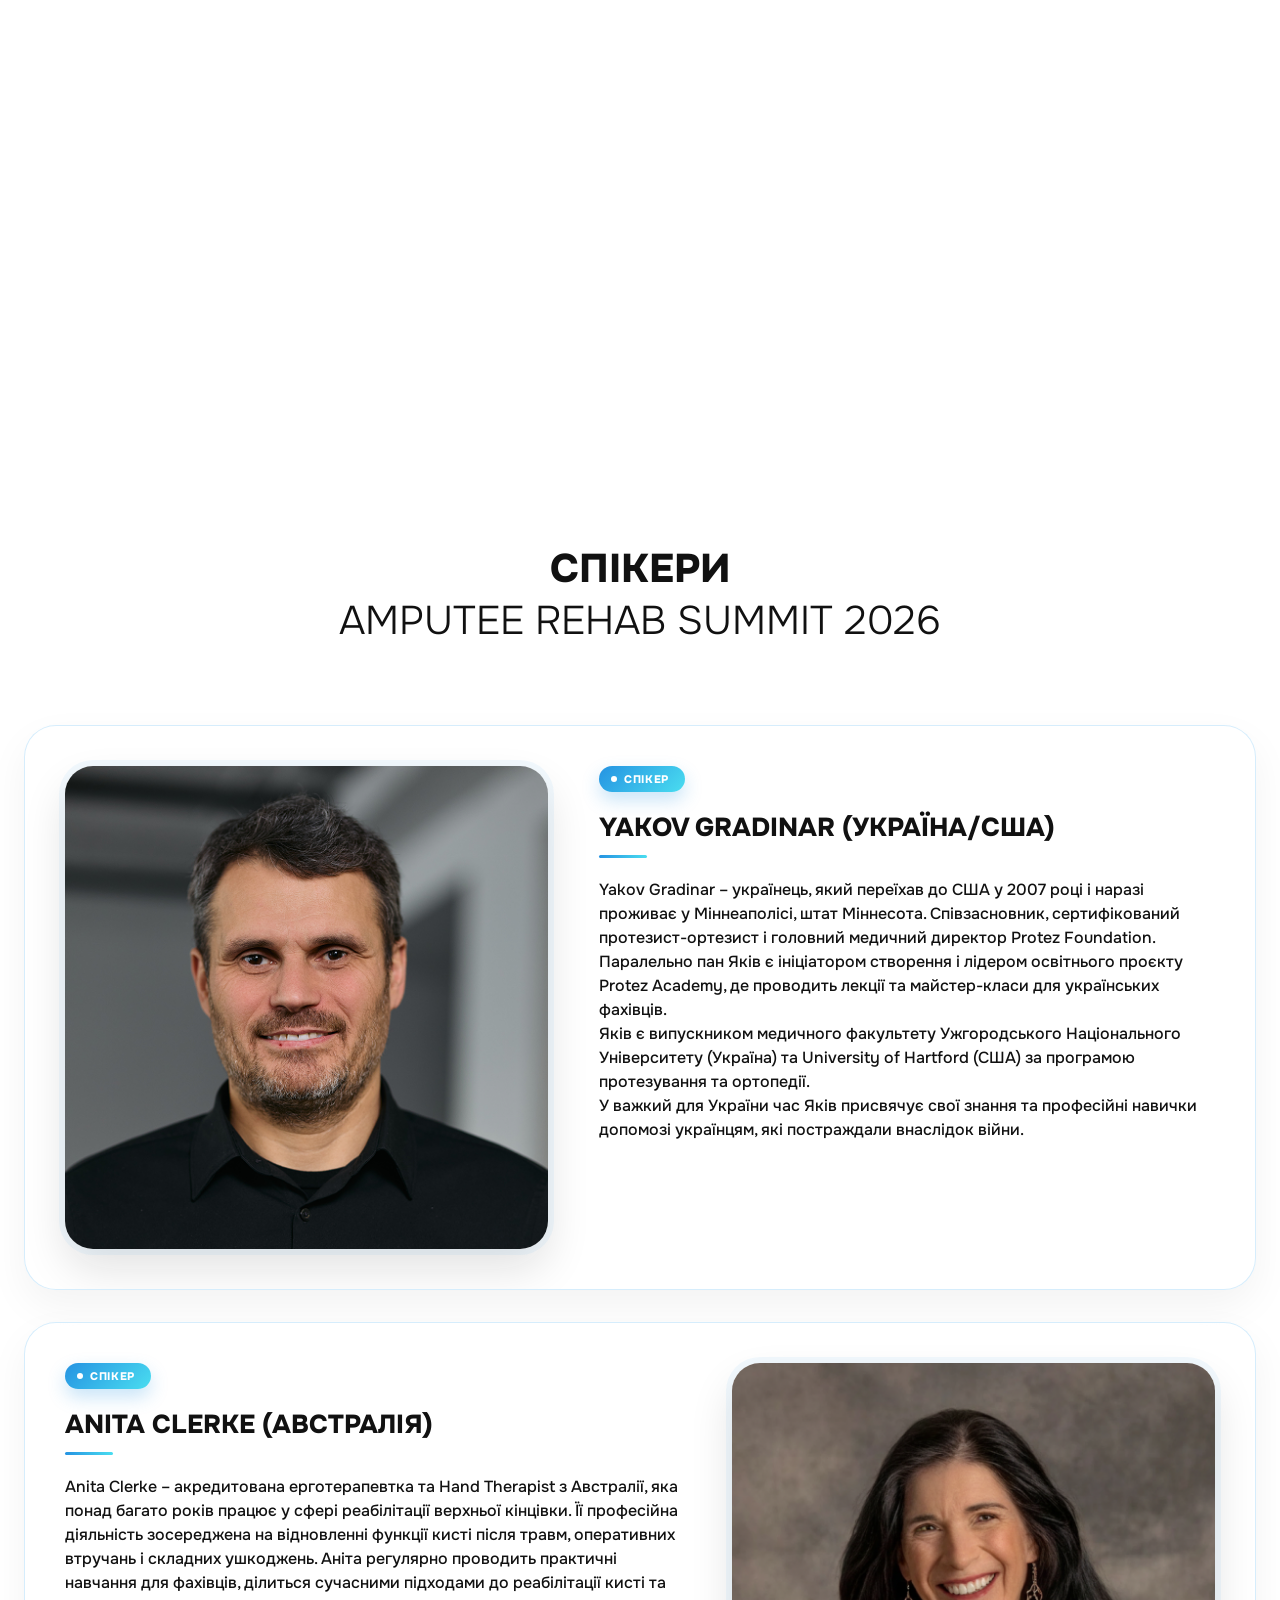
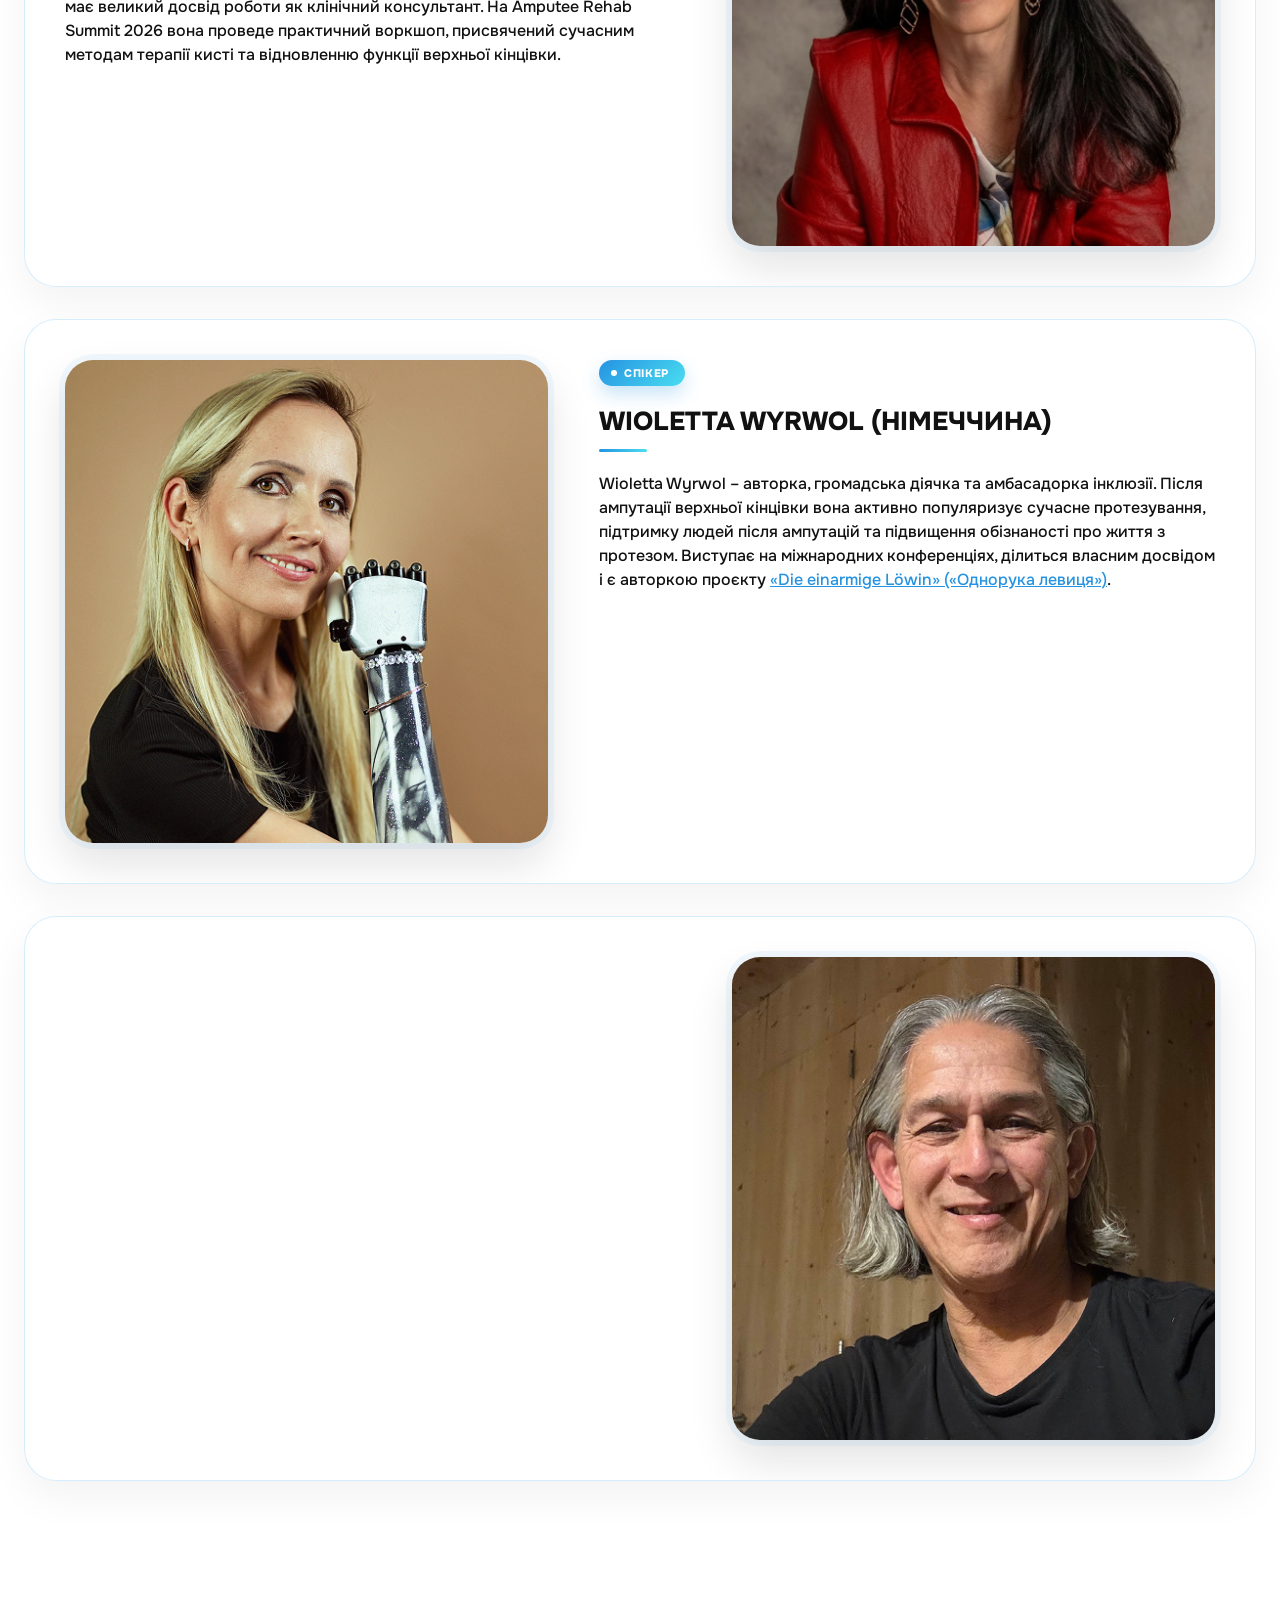
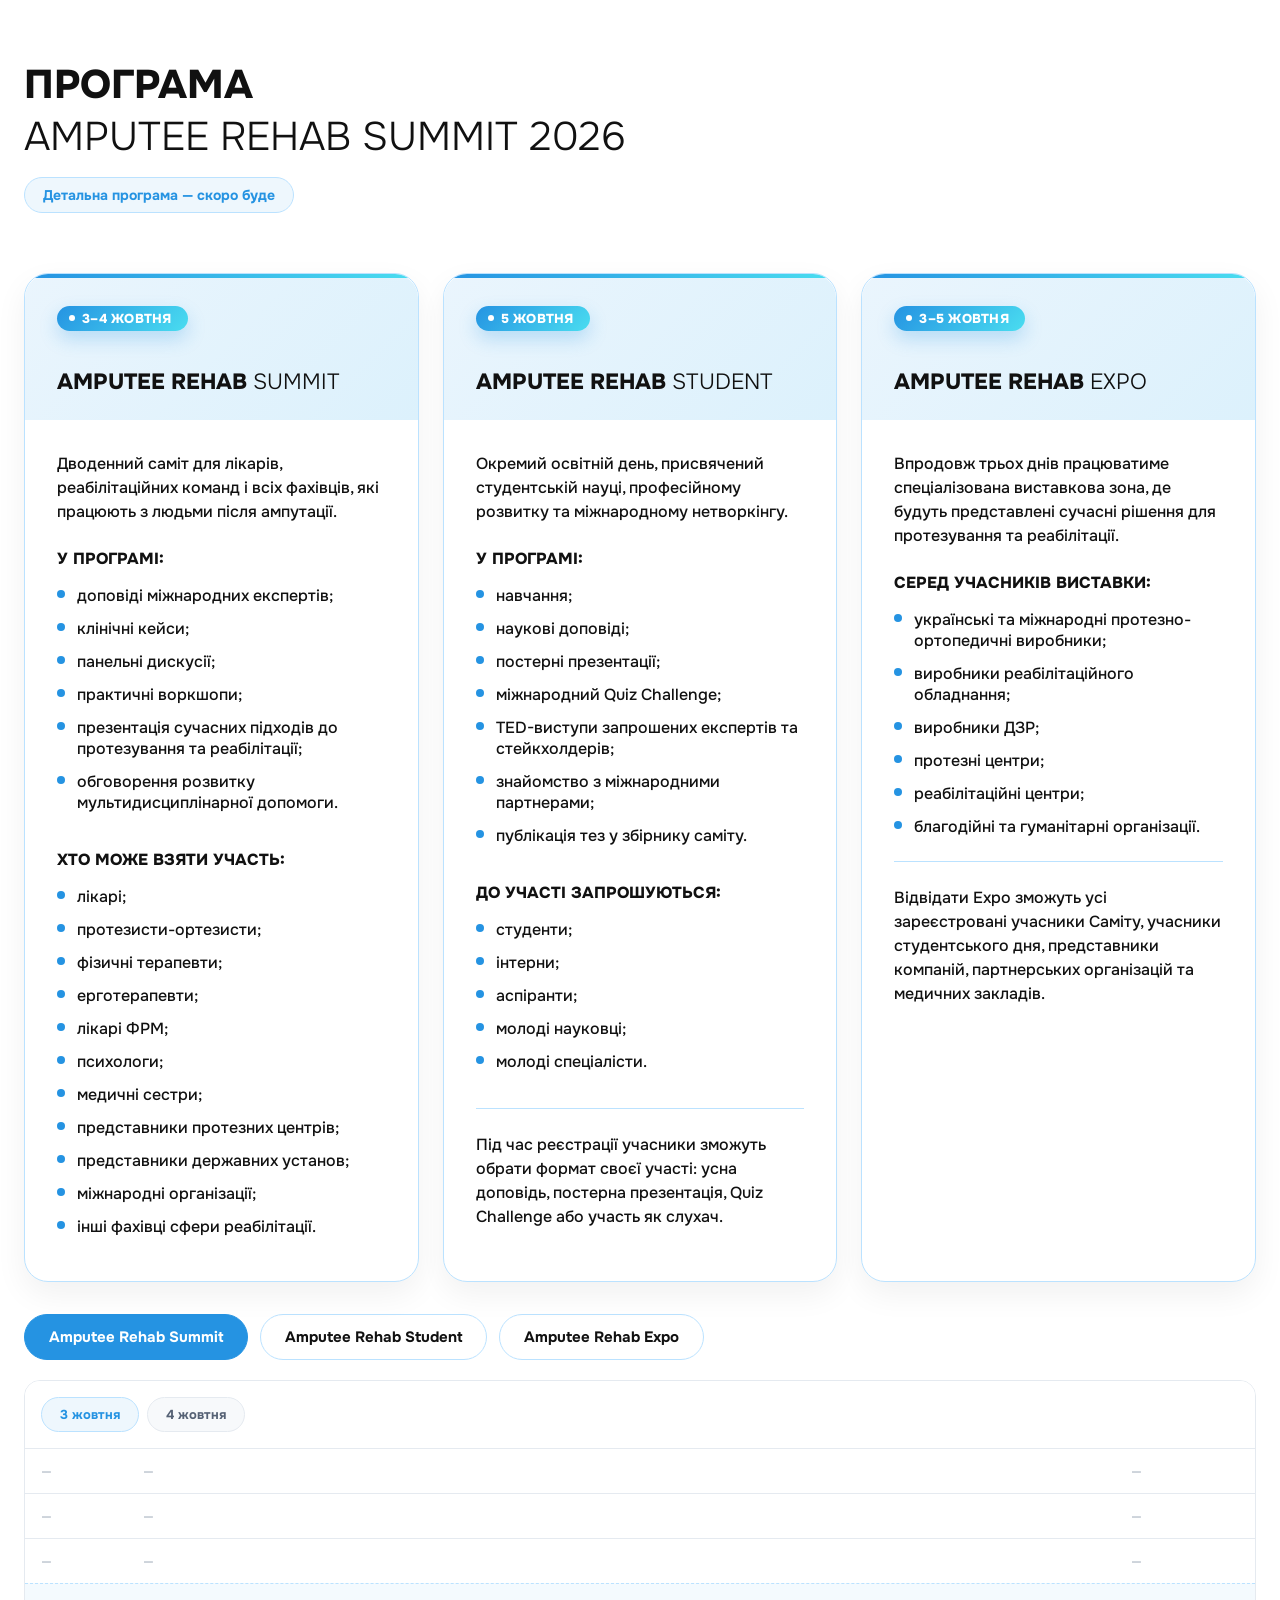
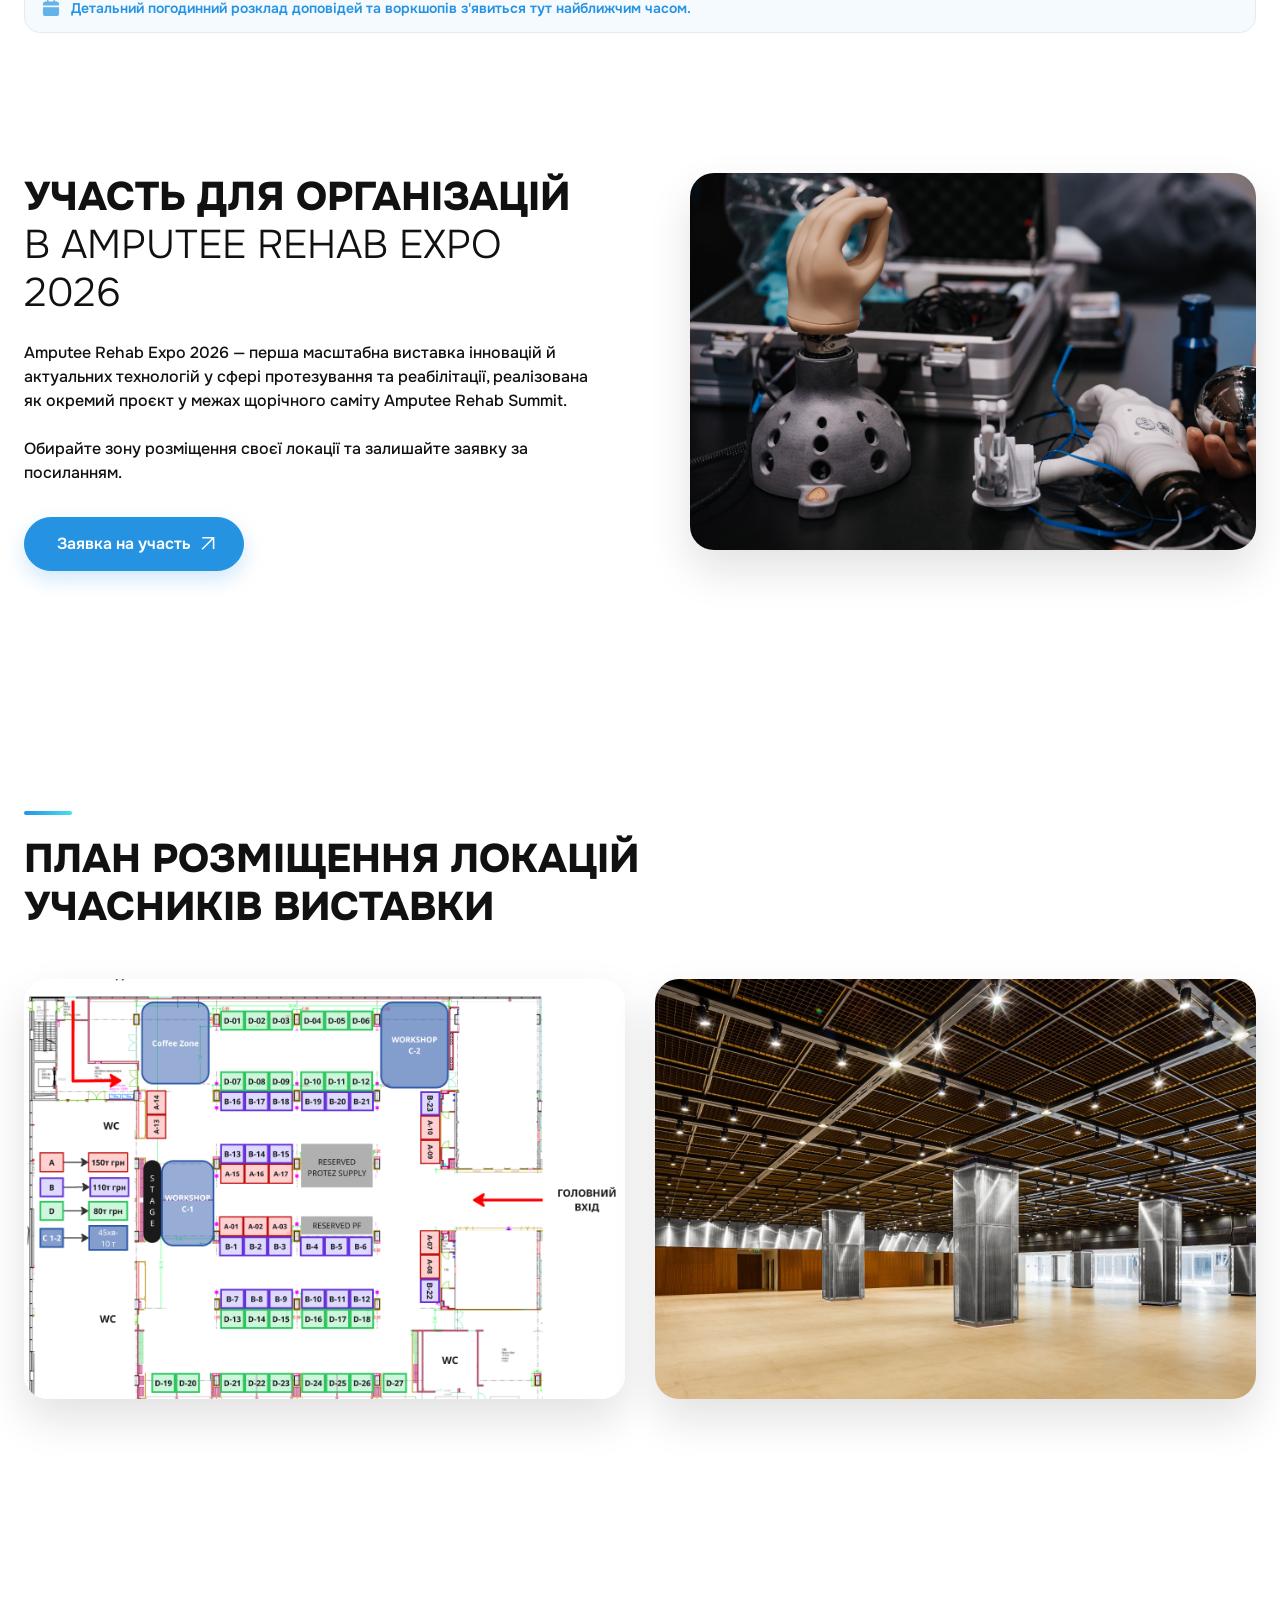
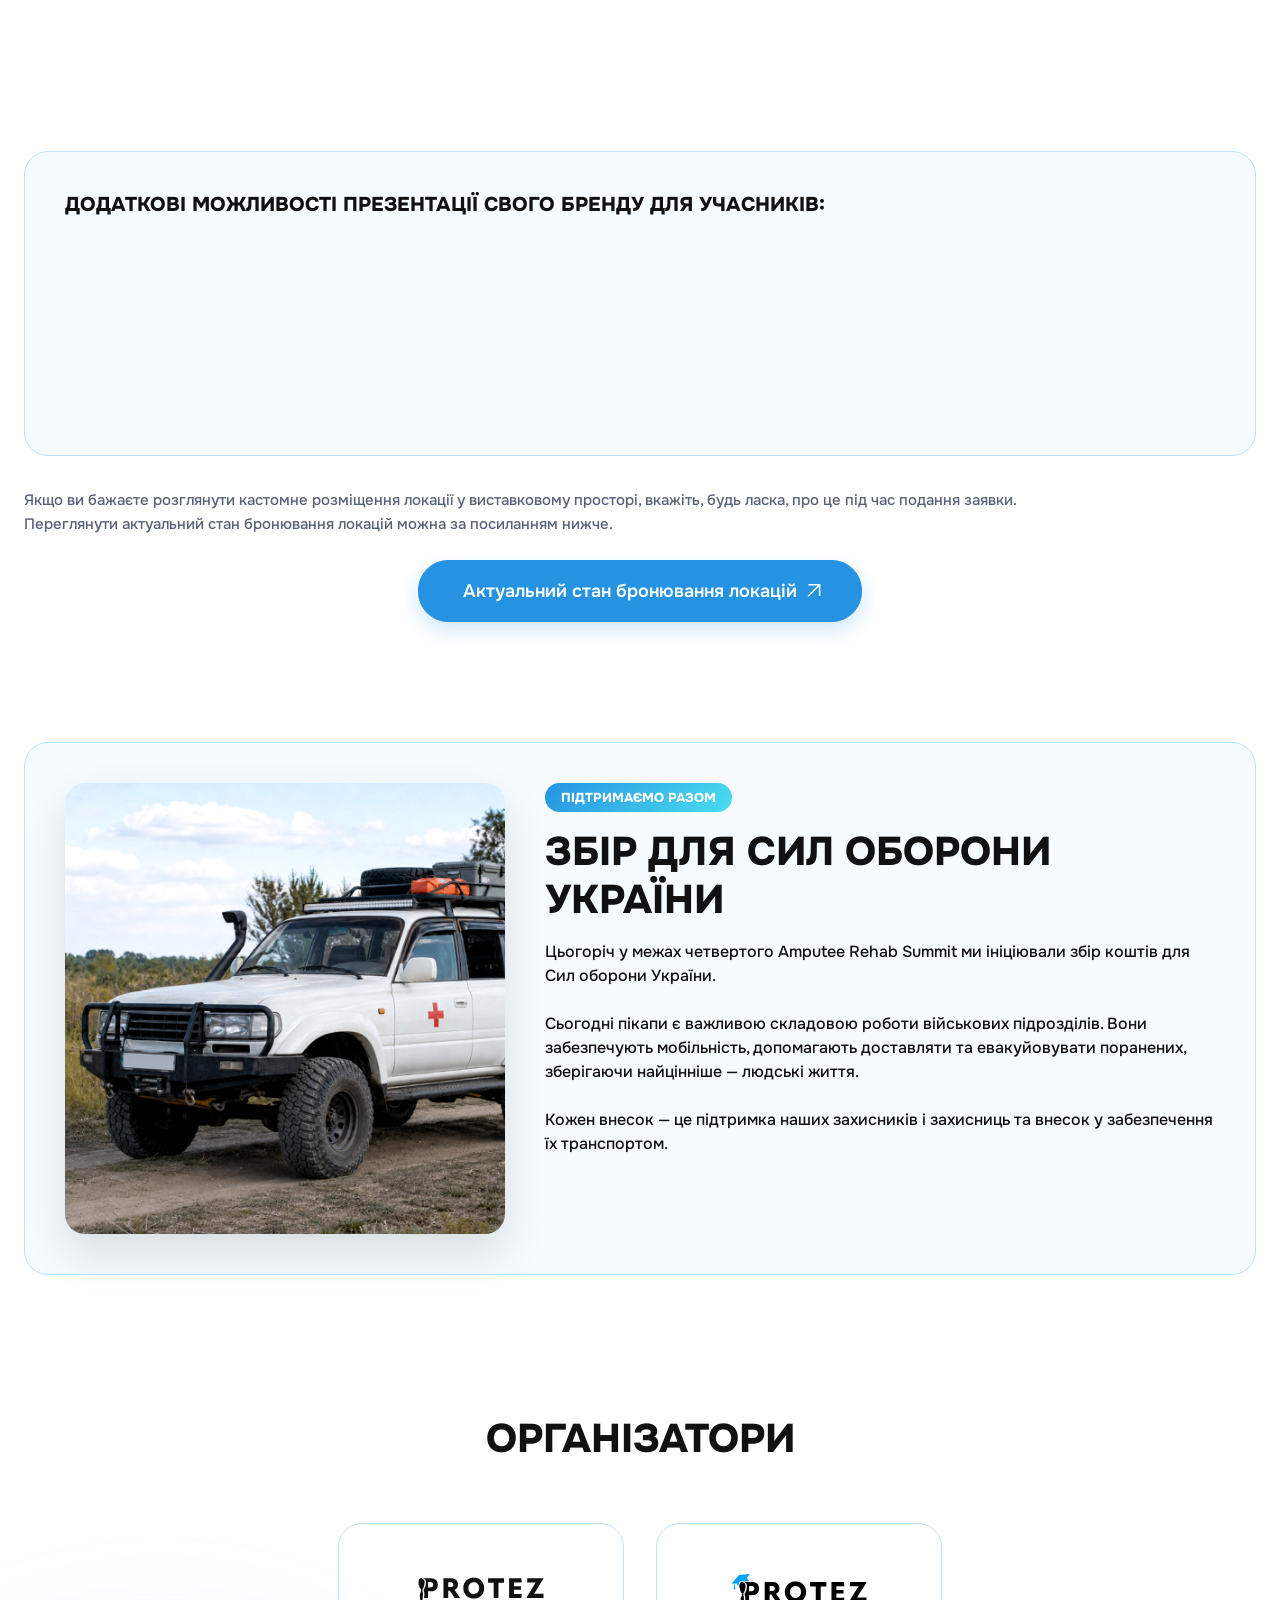
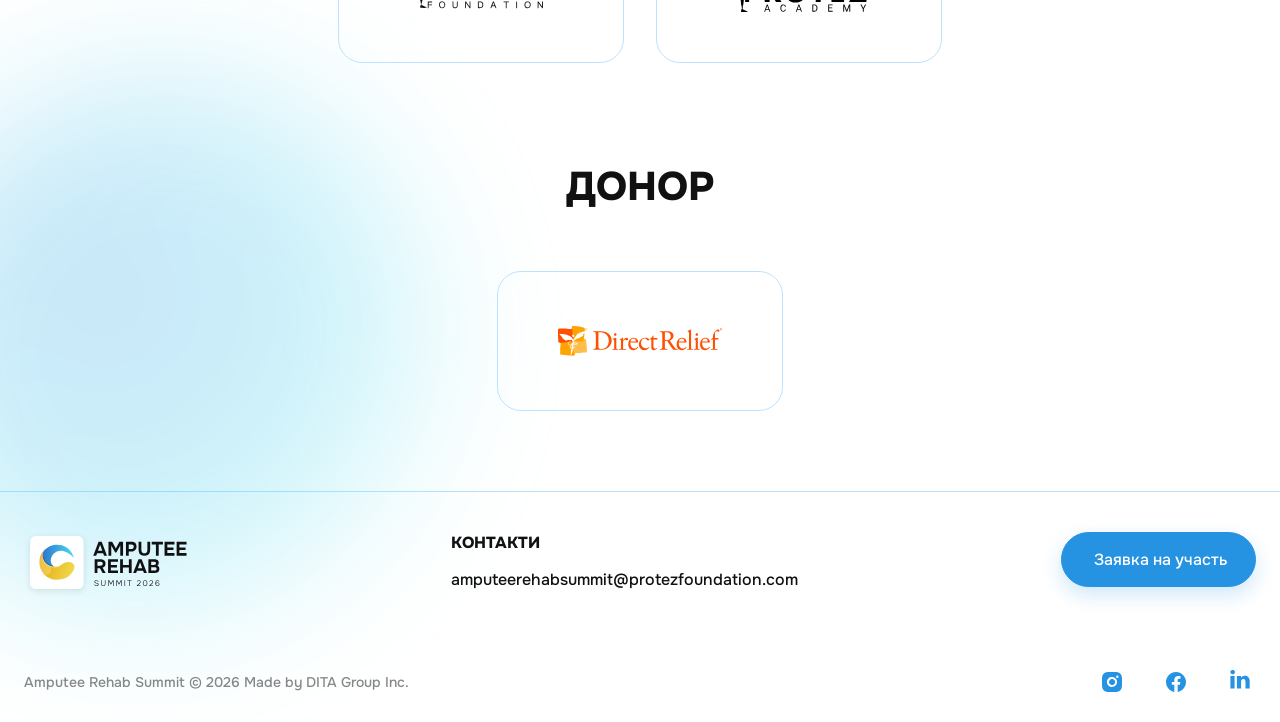
==== commit 10877409: "Оригінальна версія сайту (до змін)" ====
--- a/index.html
+++ b/index.html
@@ -71,9 +71,9 @@
       type="text/css"
       href="libs/swiper-slider/swiper-bundle.min.css"
     />
-    <link rel="stylesheet" type="text/css" href="css/animate.css?v=20260722" />
-    <link rel="stylesheet" type="text/css" href="css/main.css?v=20260722" />
-    <link rel="stylesheet" type="text/css" href="css/responsive.css?v=20260722" />
+    <link rel="stylesheet" type="text/css" href="css/animate.css" />
+    <link rel="stylesheet" type="text/css" href="css/main.css" />
+    <link rel="stylesheet" type="text/css" href="css/responsive.css" />
 
     <script type="application/ld+json">
       {
@@ -246,7 +246,7 @@
               <a
                 class="all-btn"
                 href="#whats-new"
-                >Заявка на участь<img loading="lazy"
+                >Заявка на участь<img
                   src="img/arrow-btn.svg"
                   alt=""
                   class="arrow-down"
@@ -317,14 +317,14 @@
                   href="https://www.protezfoundation.org"
                   class="promo-orgs-logo"
                 >
-                  <img loading="lazy" src="img/partner-logo3.svg" alt="Protez Foundation" />
+                  <img src="img/partner-logo3.svg" alt="Protez Foundation" />
                 </a>
                 <a
                   target="_blank"
                   href="https://www.protezfoundation.org"
                   class="promo-orgs-logo"
                 >
-                  <img loading="lazy" src="img/partner-logo4.svg" alt="Protez Academy" />
+                  <img src="img/partner-logo4.svg" alt="Protez Academy" />
                 </a>
               </div>
             </div>
@@ -337,7 +337,7 @@
                   href="https://www.directrelief.org/"
                   class="promo-orgs-logo"
                 >
-                  <img loading="lazy" src="img/partner-logo1.svg" alt="Direct Relief" />
+                  <img src="img/partner-logo1.svg" alt="Direct Relief" />
                 </a>
               </div>
             </div>
@@ -355,7 +355,7 @@
             data-wow-delay="0.2s"
             data-wow-offset="0"
           >
-            <img loading="lazy" src="img/about-slide-3.jpg" alt="Amputee Rehab Summit 2025" />
+            <img src="img/about-slide-3.jpg" alt="Amputee Rehab Summit 2025" />
           </div>
           <div
             class="about-cont wow fadeInRight"
@@ -389,16 +389,17 @@
               допомоги людям після ампутацій.
             </p>
             <a
+              target="_blank"
               class="all-btn"
-              href="#whats-new"
-              >Заявка на участь <img loading="lazy" src="img/arrow-btn.svg" alt="" class="arrow-down"
+              href="https://docs.google.com/forms/d/e/1FAIpQLScnLUqCEAs7Lqb5yWDxeU8WJK_TWk4iduJ9SzsabtARqvr_Gg/viewform?usp=header"
+              >Заявка на участь <img src="img/arrow-btn.svg" alt=""
             /></a>
           </div>
         </div>
         <div class="about-img about-media-video">
           <div class="video-item">
             <div class="video-youtube" data-youtube="09msCjfsGHI">
-              <img loading="lazy"
+              <img
                 class="poster"
                 src="./img/photo-summit1.png"
                 alt="Amputee Rehab Summit 2025"
@@ -426,7 +427,7 @@
             data-wow-offset="0"
           >
             <div class="format-preview-img">
-              <img loading="lazy" src="img/format-summit.jpg" alt="Amputee Rehab Summit" />
+              <img src="img/format-summit.jpg" alt="Amputee Rehab Summit" />
             </div>
             <div class="format-preview-cont">
               <h3 class="title-card">Amputee Rehab <span>Summit</span></h3>
@@ -444,7 +445,7 @@
                 target="_blank"
                 href="https://docs.google.com/forms/d/e/1FAIpQLSesGJEw8rDfqNtQWlpgSk7OuK5cDOC2fZe2jgD-jpV7jC_UEg/viewform"
                 class="all-btn format-preview-btn"
-                >Заявка на участь<img loading="lazy" src="img/arrow-btn.svg" alt="" />
+                >Заявка на участь<img src="img/arrow-btn.svg" alt="" />
               </a>
             </div>
           </div>
@@ -455,7 +456,7 @@
             data-wow-offset="0"
           >
             <div class="format-preview-img">
-              <img loading="lazy" src="img/format-student.jpg" alt="Amputee Rehab Student" />
+              <img src="img/format-student.jpg" alt="Amputee Rehab Student" />
             </div>
             <div class="format-preview-cont">
               <h3 class="title-card">Amputee Rehab <span>Student</span></h3>
@@ -475,7 +476,7 @@
                 target="_blank"
                 href="https://docs.google.com/forms/d/e/1FAIpQLSfmkJ9Ir89WsfO5TjE0fV7IHR7ZfBf4eZz28sxvrtMuZ_A7gw/viewform"
                 class="all-btn format-preview-btn"
-                >Заявка на участь<img loading="lazy" src="img/arrow-btn.svg" alt="" />
+                >Заявка на участь<img src="img/arrow-btn.svg" alt="" />
               </a>
             </div>
           </div>
@@ -486,7 +487,7 @@
             data-wow-offset="0"
           >
             <div class="format-preview-img">
-              <img loading="lazy" src="img/format-expo.jpg" alt="Amputee Rehab Expo" />
+              <img src="img/format-expo.jpg" alt="Amputee Rehab Expo" />
             </div>
             <div class="format-preview-cont">
               <h3 class="title-card">Amputee Rehab <span>Expo</span></h3>
@@ -507,7 +508,7 @@
                 target="_blank"
                 href="https://forms.gle/EgymwcL6kUtxmu236"
                 class="all-btn format-preview-btn"
-                >Заявка на участь<img loading="lazy" src="img/arrow-btn.svg" alt="" />
+                >Заявка на участь<img src="img/arrow-btn.svg" alt="" />
               </a>
             </div>
           </div>
@@ -519,13 +520,14 @@
               <div class="swiper-slide">
                 <div class="format-preview-card">
                   <div class="format-preview-img">
-                    <img loading="lazy" src="img/format-summit.jpg" alt="Amputee Rehab Summit" />
+                    <img src="img/format-summit.jpg" alt="Amputee Rehab Summit" />
                   </div>
                   <div class="format-preview-cont">
                     <h3 class="title-card">Amputee Rehab <span>Summit</span></h3>
                     <p class="format-preview-desc">
-                Міжнародний науково-практичний саміт для фахівців.
-              </p>
+                      Міжнародний науково-практичний саміт для
+                      фахівців.
+                    </p>
                     <div class="format-preview-audience">
                       <span class="format-preview-audience-label">Для кого</span>
                       <p>
@@ -538,7 +540,7 @@
                       target="_blank"
                       href="https://docs.google.com/forms/d/e/1FAIpQLSesGJEw8rDfqNtQWlpgSk7OuK5cDOC2fZe2jgD-jpV7jC_UEg/viewform"
                       class="all-btn format-preview-btn"
-                      >Заявка на участь<img loading="lazy" src="img/arrow-btn.svg" alt="" />
+                      >Заявка на участь<img src="img/arrow-btn.svg" alt="" />
                     </a>
                   </div>
                 </div>
@@ -546,15 +548,15 @@
               <div class="swiper-slide">
                 <div class="format-preview-card">
                   <div class="format-preview-img">
-                    <img loading="lazy" src="img/format-student.jpg" alt="Amputee Rehab Student" />
+                    <img src="img/format-student.jpg" alt="Amputee Rehab Student" />
                   </div>
                   <div class="format-preview-cont">
                     <h3 class="title-card">Amputee Rehab <span>Student</span></h3>
                     <p class="format-preview-desc">
-                Окремий день для студентів, інтернів і молодих науковців,
-                присвячений професійному розвитку та міжнародному
-                нетворкінгу.
-              </p>
+                      Окремий день для студентів, інтернів і молодих
+                      науковців, присвячений професійному розвитку та
+                      міжнародному нетворкінгу.
+                    </p>
                     <div class="format-preview-audience">
                       <span class="format-preview-audience-label">Для кого</span>
                       <p>
@@ -566,7 +568,7 @@
                       target="_blank"
                       href="https://docs.google.com/forms/d/e/1FAIpQLSfmkJ9Ir89WsfO5TjE0fV7IHR7ZfBf4eZz28sxvrtMuZ_A7gw/viewform"
                       class="all-btn format-preview-btn"
-                      >Заявка на участь<img loading="lazy" src="img/arrow-btn.svg" alt="" />
+                      >Заявка на участь<img src="img/arrow-btn.svg" alt="" />
                     </a>
                   </div>
                 </div>
@@ -574,14 +576,15 @@
               <div class="swiper-slide">
                 <div class="format-preview-card">
                   <div class="format-preview-img">
-                    <img loading="lazy" src="img/format-expo.jpg" alt="Amputee Rehab Expo" />
+                    <img src="img/format-expo.jpg" alt="Amputee Rehab Expo" />
                   </div>
                   <div class="format-preview-cont">
                     <h3 class="title-card">Amputee Rehab <span>Expo</span></h3>
                     <p class="format-preview-desc">
-                Масштабна виставка сучасних технологій, обладнання та
-                інноваційних рішень у сфері протезування й реабілітації.
-              </p>
+                      Масштабна виставка сучасних технологій, обладнання
+                      та інноваційних рішень у сфері протезування й
+                      реабілітації.
+                    </p>
                     <div class="format-preview-audience">
                       <span class="format-preview-audience-label">Для кого</span>
                       <p>
@@ -595,7 +598,7 @@
                       target="_blank"
                       href="https://forms.gle/EgymwcL6kUtxmu236"
                       class="all-btn format-preview-btn"
-                      >Заявка на участь<img loading="lazy" src="img/arrow-btn.svg" alt="" />
+                      >Заявка на участь<img src="img/arrow-btn.svg" alt="" />
                     </a>
                   </div>
                 </div>
@@ -792,7 +795,7 @@
           <div class="speakers-card">
             <div class="flex">
               <div class="speakers-card-img">
-                <img loading="lazy" src="img/photo-1.png" alt="Yakov Gradinar" />
+                <img src="img/photo-1.png" alt="Yakov Gradinar" />
               </div>
               <div
                 class="speakers-card-cont wow fadeInLeft"
@@ -832,7 +835,7 @@
           <div class="speakers-card">
             <div class="flex">
               <div class="speakers-card-img">
-                <img loading="lazy" src="img/photo-4.png" alt="Anita Clerke" />
+                <img src="img/photo-4.png" alt="Anita Clerke" />
               </div>
               <div
                 class="speakers-card-cont wow fadeInLeft"
@@ -868,7 +871,7 @@
           <div class="speakers-card">
             <div class="flex">
               <div class="speakers-card-img">
-                <img loading="lazy" src="img/photo-2.png" alt="Wioletta Wyrwol" />
+                <img src="img/photo-2.png" alt="Wioletta Wyrwol" />
               </div>
               <div
                 class="speakers-card-cont wow fadeInLeft"
@@ -904,7 +907,7 @@
           <div class="speakers-card">
             <div class="flex">
               <div class="speakers-card-img">
-                <img loading="lazy" src="img/photo-3.png" alt="Dr. Ruud Wong Chung" />
+                <img src="img/photo-3.png" alt="Dr. Ruud Wong Chung" />
               </div>
               <div
                 class="speakers-card-cont wow fadeInLeft"
@@ -962,7 +965,7 @@
             <div class="table-row-content_wrap">
               <p class="format-card-desc">
                 Дводенний саміт для лікарів, реабілітаційних команд і
-                фахівців, які працюють з людьми після ампутації.
+                всіх фахівців, які працюють з людьми після ампутації.
               </p>
               <div class="format-card-cols">
                 <div class="format-card-col">
@@ -1015,10 +1018,8 @@
             </div>
             <div class="table-row-content_wrap">
               <p class="format-card-desc">
-                Окрема освітня подія, що буде присвячена студентській
-                науковій діяльності, академічній мобільності,
-                професійному розвитку та міжнародному професійному
-                нетворкінгу.
+                Окремий освітній день, присвячений студентській науці,
+                професійному розвитку та міжнародному нетворкінгу.
               </p>
               <div class="format-card-cols">
                 <div class="format-card-col">
@@ -1084,8 +1085,9 @@
                 </ul>
               </div>
               <p class="format-card-note">
-                Відвідати Expo зможуть усі, хто прагне дізнатися більше
-                про сферу протезування та реабілітації.
+                Відвідати Expo зможуть усі зареєстровані учасники Саміту,
+                учасники студентського дня, представники компаній,
+                партнерських організацій та медичних закладів.
               </p>
             </div>
           </div>
@@ -1103,7 +1105,7 @@
             <div class="table-row-content_wrap">
               <p class="format-card-desc">
                 Дводенний саміт для лікарів, реабілітаційних команд і
-                фахівців, які працюють з людьми після ампутації.
+                всіх фахівців, які працюють з людьми після ампутації.
               </p>
               <div class="format-card-cols">
                 <div class="format-card-col">
@@ -1153,10 +1155,8 @@
             </div>
             <div class="table-row-content_wrap">
               <p class="format-card-desc">
-                Окрема освітня подія, що буде присвячена студентській
-                науковій діяльності, академічній мобільності,
-                професійному розвитку та міжнародному професійному
-                нетворкінгу.
+                Окремий освітній день, присвячений студентській науці,
+                професійному розвитку та міжнародному нетворкінгу.
               </p>
               <div class="format-card-cols">
                 <div class="format-card-col">
@@ -1219,8 +1219,9 @@
                 </ul>
               </div>
               <p class="format-card-note">
-                Відвідати Expo зможуть усі, хто прагне дізнатися більше
-                про сферу протезування та реабілітації.
+                Відвідати Expo зможуть усі зареєстровані учасники Саміту,
+                учасники студентського дня, представники компаній,
+                партнерських організацій та медичних закладів.
               </p>
             </div>
           
@@ -1269,7 +1270,7 @@
                   <span>—</span>
                 </div>
                 <div class="schedule-table-note">
-                  <img loading="lazy" src="img/calender.svg" alt="" />
+                  <img src="img/calender.svg" alt="" />
                   <span
                     >Детальний погодинний розклад доповідей та воркшопів
                     з'явиться тут найближчим часом.</span
@@ -1293,7 +1294,7 @@
                   <span>—</span>
                 </div>
                 <div class="schedule-table-note">
-                  <img loading="lazy" src="img/calender.svg" alt="" />
+                  <img src="img/calender.svg" alt="" />
                   <span
                     >Детальний погодинний розклад доповідей та воркшопів
                     з'явиться тут найближчим часом.</span
@@ -1305,32 +1306,27 @@
 
           <div class="schedule-panel" data-panel="student">
             <div class="schedule-table">
-              <div class="schedule-date-tabs">
-                <button type="button" class="schedule-date-tab active" data-date-target="student-d1">5 жовтня</button>
-              </div>
-              <div class="schedule-date-panel active" data-date-panel="student-d1">
-                <div class="schedule-table-row">
-                  <span>—</span>
-                  <span>—</span>
-                  <span>—</span>
-                </div>
-                <div class="schedule-table-row">
-                  <span>—</span>
-                  <span>—</span>
-                  <span>—</span>
-                </div>
-                <div class="schedule-table-row">
-                  <span>—</span>
-                  <span>—</span>
-                  <span>—</span>
-                </div>
-                <div class="schedule-table-note">
-                  <img loading="lazy" src="img/calender.svg" alt="" />
-                  <span
-                    >Детальний погодинний розклад доповідей та воркшопів
-                    з'явиться тут найближчим часом.</span
-                  >
-                </div>
+              <div class="schedule-table-row">
+                <span>—</span>
+                <span>—</span>
+                <span>—</span>
+              </div>
+              <div class="schedule-table-row">
+                <span>—</span>
+                <span>—</span>
+                <span>—</span>
+              </div>
+              <div class="schedule-table-row">
+                <span>—</span>
+                <span>—</span>
+                <span>—</span>
+              </div>
+              <div class="schedule-table-note">
+                <img src="img/calender.svg" alt="" />
+                <span
+                  >Детальний погодинний розклад доповідей та воркшопів
+                  з'явиться тут найближчим часом.</span
+                >
               </div>
             </div>
           </div>
@@ -1359,7 +1355,7 @@
                   <span>—</span>
                 </div>
                 <div class="schedule-table-note">
-                  <img loading="lazy" src="img/calender.svg" alt="" />
+                  <img src="img/calender.svg" alt="" />
                   <span
                     >Детальний погодинний розклад доповідей та воркшопів
                     з'явиться тут найближчим часом.</span
@@ -1383,7 +1379,7 @@
                   <span>—</span>
                 </div>
                 <div class="schedule-table-note">
-                  <img loading="lazy" src="img/calender.svg" alt="" />
+                  <img src="img/calender.svg" alt="" />
                   <span
                     >Детальний погодинний розклад доповідей та воркшопів
                     з'явиться тут найближчим часом.</span
@@ -1407,7 +1403,7 @@
                   <span>—</span>
                 </div>
                 <div class="schedule-table-note">
-                  <img loading="lazy" src="img/calender.svg" alt="" />
+                  <img src="img/calender.svg" alt="" />
                   <span
                     >Детальний погодинний розклад доповідей та воркшопів
                     з'явиться тут найближчим часом.</span
@@ -1449,7 +1445,7 @@
               target="_blank"
               href="https://docs.google.com/forms/d/e/1FAIpQLScnKRUZda9pEg8aFrRGaJg-36t9g9RTlHjfgajqjOECZYzTlQ/viewform?usp=header"
               class="all-btn"
-              >Заявка на участь <img loading="lazy" src="./img/arrow-btn.svg" alt=""
+              >Заявка на участь <img src="./img/arrow-btn.svg" alt=""
             /></a>
           </div>
           <div
@@ -1463,7 +1459,7 @@
                 Участь для організацій <span>в AMPUTEE REHAB EXPO 2026</span>
               </div>
             </div>
-            <img loading="lazy" src="./img/DSC00685.jpeg" alt="Стенд партнерів Amputee Rehab Summit" />
+            <img src="./img/DSC00685.jpeg" alt="Стенд партнерів Amputee Rehab Summit" />
           </div>
         </div>
       </div>
@@ -1481,7 +1477,7 @@
             data-wow-delay="0.1s"
             data-wow-offset="0"
           >
-            <img loading="lazy" src="./img/expo-location-plan.png" alt="План розміщення локацій" />
+            <img src="./img/expo-location-plan.png" alt="План розміщення локацій" />
           </div>
           <div
             class="expo-location-photo wow fadeInUp"
@@ -1489,7 +1485,7 @@
             data-wow-delay="0.2s"
             data-wow-offset="0"
           >
-            <img loading="lazy" src="./img/expo-venue.jpg" alt="Простір у Парковому" />
+            <img src="./img/expo-venue.jpg" alt="Простір у Парковому" />
           </div>
         </div>
 
@@ -1591,7 +1587,7 @@
           href="https://miro.com/app/live-embed/uXjVH8c2Dmk=/?embedMode=view_only_without_ui&moveToViewport=-690%2C-645%2C1067%2C786&embedId=551841423373"
           class="all-btn expo-miro-btn"
           >Актуальний стан бронювання локацій
-          <img loading="lazy" src="./img/arrow-btn.svg" alt=""
+          <img src="./img/arrow-btn.svg" alt=""
         /></a>
       </div>
     </div>
@@ -1607,7 +1603,7 @@
           >
             <picture>
               <source media="(min-width:992px)" srcset="./img/Car-2.png" />
-              <img loading="lazy" src="./img/Car.png" alt="Пікап для Сил оборони України" />
+              <img src="./img/Car.png" alt="Пікап для Сил оборони України" />
             </picture>
           </div>
           <div
@@ -1621,19 +1617,18 @@
               Збір для Сил оборони України
             </h2>
             <p class="expo-fundraiser-text">
-              Цьогоріч у межах четвертого Amputee Rehab Summit ініційовано
-              збір коштів на придбання евакуаційного транспорту для Сил
-              оборони України.
+              Цьогоріч у межах четвертого Amputee Rehab Summit ми
+              ініціювали збір коштів для Сил оборони України.
               <br />
               <br />
-              Сьогодні евакуаційний транспорт є важливою складовою роботи
-              військових підрозділів. Вони забезпечують мобільність,
-              допомагають доставляти та евакуйовувати поранених, зберігаючи
-              найцінніше — людські життя.
+              Сьогодні пікапи є важливою складовою роботи військових
+              підрозділів. Вони забезпечують мобільність, допомагають
+              доставляти та евакуйовувати поранених, зберігаючи найцінніше
+              — людські життя.
               <br />
               <br />
               Кожен внесок — це підтримка наших захисників і захисниць та
-              внесок у забезпечення їх евакуаційним транспортом.
+              внесок у забезпечення їх транспортом.
             </p>
             <!-- Кнопку тимчасово приховано (буде повернута пізніше), розмір блоку збережено -->
             <a
@@ -1642,7 +1637,7 @@
               class="all-btn expo-fundraiser-btn temp-hidden"
               aria-hidden="true"
               tabindex="-1"
-              >Підтримати збір <img loading="lazy" src="./img/arrow-btn.svg" alt=""
+              >Підтримати збір <img src="./img/arrow-btn.svg" alt=""
             /></a>
           </div>
         </div>
@@ -1666,7 +1661,7 @@
               media="(min-width:399px)"
               srcset="img/promo-bottom-mob3.png"
             />
-            <img loading="lazy" src="img/promo-bottom-mob.png" alt="Зустріч з американським військовим SEBASTIAN" />
+            <img src="img/promo-bottom-mob.png" alt="Зустріч з американським військовим SEBASTIAN" />
           </picture>
         </div>
         <div class="promo-cont">
@@ -1687,18 +1682,18 @@
                   href="https://docs.google.com/forms/d/e/1FAIpQLScnLUqCEAs7Lqb5yWDxeU8WJK_TWk4iduJ9SzsabtARqvr_Gg/viewform?usp=header"
                 >
                   Заявка на участь
-                  <img loading="lazy" src="img/arrow-btn.svg" alt="" />
+                  <img src="img/arrow-btn.svg" alt="" />
                 </a>
               </div>
             </div>
             <div class="promo-info">
               <div class="flex">
                 <div class="promo-info-item">
-                  <img loading="lazy" src="img/calender.svg" alt="" />
+                  <img src="img/calender.svg" alt="" />
                   <span>18 Листопада</span>
                 </div>
                 <div class="promo-info-item">
-                  <img loading="lazy" src="img/time.svg" alt="" />
+                  <img src="img/time.svg" alt="" />
                   <span
                     >9:00-14:00 <br />
                     (Реєстрація з 8:00)</span
@@ -1724,7 +1719,7 @@
               data-wow-delay="0.2s"
               data-wow-offset="0"
             >
-              <img loading="lazy" src="img/partner-logo3.svg" alt="Protez Foundation" />
+              <img src="img/partner-logo3.svg" alt="Protez Foundation" />
             </a>
             <a
               target="_blank"
@@ -1734,7 +1729,7 @@
               data-wow-delay="0.3s"
               data-wow-offset="0"
             >
-              <img loading="lazy" src="img/partner-logo4.svg" alt="Protez Academy" />
+              <img src="img/partner-logo4.svg" alt="Protez Academy" />
             </a>
           </div>
         </div>
@@ -1755,7 +1750,7 @@
               data-wow-delay="0.2s"
               data-wow-offset="0"
             >
-              <img loading="lazy" src="img/partner-logo1.svg" alt="Direct Relief" />
+              <img src="img/partner-logo1.svg" alt="Direct Relief" />
             </a>
           </div>
         </div>
@@ -1766,7 +1761,7 @@
       <div class="container">
         <div class="flex footer-top">
           <div class="logo-footer">
-            <img loading="lazy" src="img/logo-header.svg" alt="Amputee Rehab Summit 2026" />
+            <img src="img/logo-header.svg" alt="Amputee Rehab Summit 2026" />
             <a
               href="#whats-new"
               class="all-btn"
@@ -1811,7 +1806,7 @@
                     target="_blank"
                     href="https://www.instagram.com/protezfoundation/"
                   >
-                    <img loading="lazy" src="img/insta.svg" alt="Instagram" />
+                    <img src="img/insta.svg" alt="Instagram" />
                   </a>
                 </div>
                 <div class="copyright-social-item">
@@ -1819,7 +1814,7 @@
                     target="_blank"
                     href="https://www.facebook.com/prostheticsforukrainians/"
                   >
-                    <img loading="lazy" src="img/fb.svg" alt="Facebook" />
+                    <img src="img/fb.svg" alt="Facebook" />
                   </a>
                 </div>
                 <div class="copyright-social-item">
@@ -1827,7 +1822,7 @@
                     target="_blank"
                     href="https://www.linkedin.com/company/protez-foundation/"
                   >
-                    <img loading="lazy" src="img/in.svg" alt="LinkedIn" />
+                    <img src="img/in.svg" alt="LinkedIn" />
                   </a>
                 </div>
               </div>
@@ -1838,13 +1833,13 @@
     </footer>
     <div id="scroll-to-top">
       <div class="btn">
-        <img loading="lazy" src="img/to-top.svg" alt="Прогорнути вгору" />
+        <img src="img/to-top.svg" alt="Прогорнути вгору" />
       </div>
     </div>
 
-    <script src="js/jquery.min.js?v=20260722"></script>
-    <script src="libs/swiper-slider/swiper-bundle.min.js?v=20260722"></script>
-    <script src="js/wow.min.js?v=20260722"></script>
-    <script src="js/main.js?v=20260722"></script>
+    <script src="js/jquery.min.js"></script>
+    <script src="libs/swiper-slider/swiper-bundle.min.js"></script>
+    <script src="js/wow.min.js"></script>
+    <script src="js/main.js"></script>
   </body>
 </html>
--- a/css/main.css
+++ b/css/main.css
@@ -188,7 +188,7 @@
 }
 
 header.is-scrolled {
-  background: rgba(255, 255, 255, 0.85);
+  background: #fff;
   border-bottom: 1px solid #bbe2ff;
   box-shadow: 0px 4px 20px 0px rgba(17, 17, 17, 0.04);
 }
@@ -2395,7 +2395,7 @@
   display: block;
   color: #111;
   font-size: 18px;
-  line-height: 1.6;
+  line-height: 28px;
   font-weight: 400;
   max-width: 560px;
   margin: 0 auto 36px;
@@ -2596,14 +2596,9 @@
 
 /* Protez Academy wordmark renders smaller than Protez Foundation at the
    same box height (its viewBox includes the graduation-cap glyph above
-   the letters), so it needs a slightly taller box to match cap-height.
-   The cap glyph sits above the wordmark, so centering the taller box
-   shifts the actual letters lower than Protez Foundation's text - nudge
-   it back up so both wordmarks sit on the same visual line, letting the
-   cap float a bit higher above the row. */
+   the letters), so it needs a slightly taller box to match cap-height. */
 #promo .promo-orgs-logo img[alt="Protez Academy"] {
   height: 37.5px;
-  transform: translateY(-3.3px);
 }
 
 /*SUMMIT NAME: ALWAYS ONE LINE*/
--- a/css/responsive.css
+++ b/css/responsive.css
@@ -109,7 +109,7 @@
         margin-top: 24px;
     }
 
-    .title {
+    span.title {
         font-size: 34px;
     }
     .swiper-slide-cont span.name {
@@ -276,10 +276,6 @@
     .navbar .right-item {
         flex-direction: column;
     }
-    .navbar .right-item .all-btn {
-        padding: 10px 18px;
-        font-size: 13px;
-    }
     .header-divider {
         display: none;
     }
@@ -340,7 +336,7 @@
     .promo-bottom .promo-cont {
         left: 55px;
     }
-    .promo-bottom .promo-cont .title {
+    .promo-bottom .promo-cont span.title {
         margin-bottom: 15px;
     }
     .promo.promo-bottom .button-row {
@@ -352,8 +348,8 @@
     .promo-info-item {
         width: 100%;
     }
-    .promo-bottom .promo-cont .title,
-    .promo-bottom .promo-cont .title span {
+    .promo-bottom .promo-cont span.title,
+    .promo-bottom .promo-cont span.title span {
         font-size: 26px;
     }
     .navbar ul {
@@ -392,14 +388,6 @@
     }
     .expo-options {
         padding: 24px;
-    }
-    .expo-miro-btn {
-        width: 100%;
-        white-space: normal;
-        text-align: center;
-        font-size: 15px;
-        line-height: 22px;
-        padding: 16px 20px;
     }
     .expo-options-grid {
         flex-direction: column;
@@ -647,19 +635,9 @@
 }
 
 @media only screen and (max-width: 480px){
-    header .flex a.logo-header img {
-        width: 88px;
-        height: 46px;
-    }
     .block-mob .all-btn {
-        padding: 12px 14px;
-        font-size: 13px;
-        white-space: normal;
-        text-align: center;
-    }
-    .navbar .right-item .all-btn {
-        padding: 12px 14px;
-        font-size: 13px;
+        padding: 9px 14px;
+        font-size: 12px;
     }
     .promo-bottom .promo-cont {
         top: 10%;
@@ -762,9 +740,6 @@
     #promo .promo-orgs-logo img {
         height: 26px;
     }
-    #promo .promo-orgs-logo img[alt="Protez Academy"] {
-        height: 30.47px;
-    }
     .title.about-title {
         font-size: 30px;
     }
@@ -830,7 +805,7 @@
     div#about{
         padding: 60px 0 40px;
     }
-    .title {
+    span.title {
         font-size: 30px;
     }
     .about p {
@@ -948,10 +923,8 @@
         display: none;
     }
     .block-mob .all-btn {
-        font-size: 13px;
-        padding: 12px 14px;
-        white-space: normal;
-        text-align: center;
+        font-size: 14px;
+        padding: 13px 14px;
     }
     .logo-footer .all-btn {
         font-size: 14px;
@@ -1086,10 +1059,6 @@
         font-size: 12px;
         padding: 11px 10px;
     }
-    .block-mob .all-btn {
-        font-size: 12px;
-        padding: 11px 10px;
-    }
     .promo .button-row .all-btn.with-arrow::before {
         right: 14%;
     }
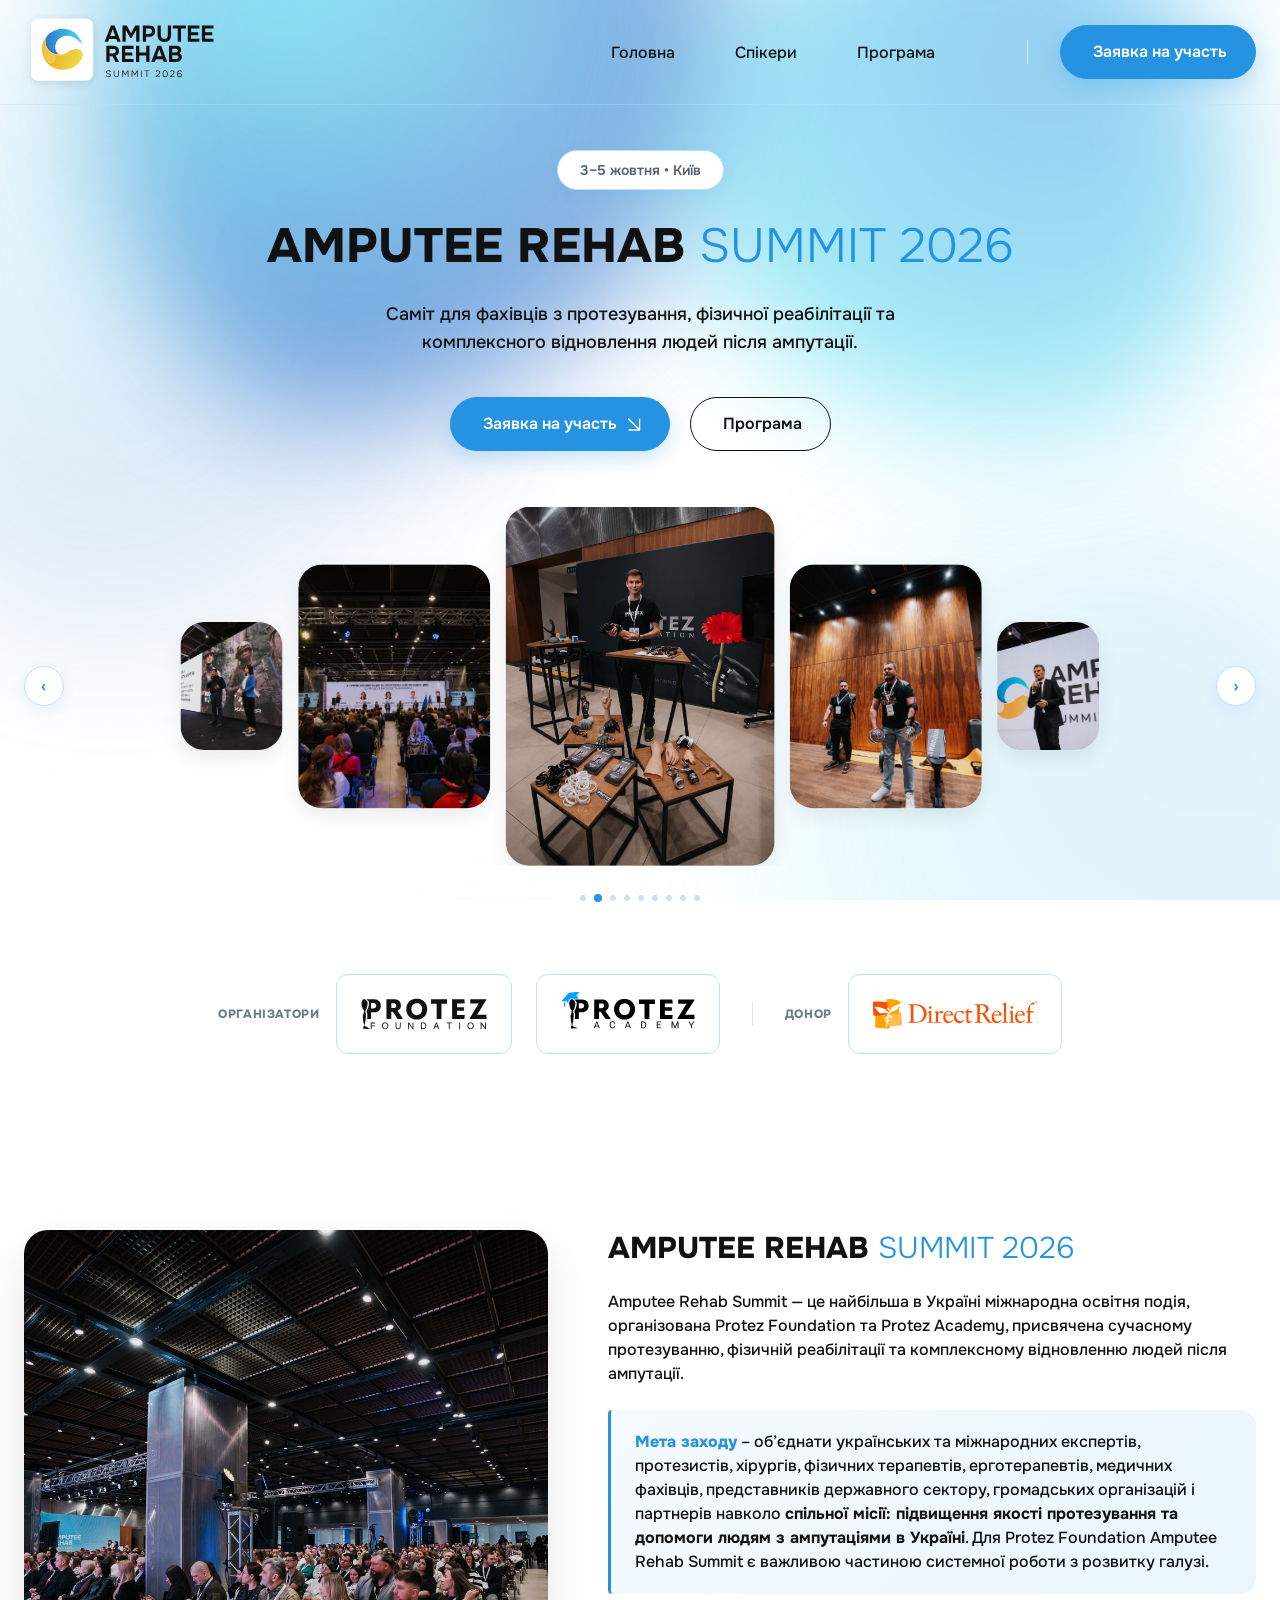
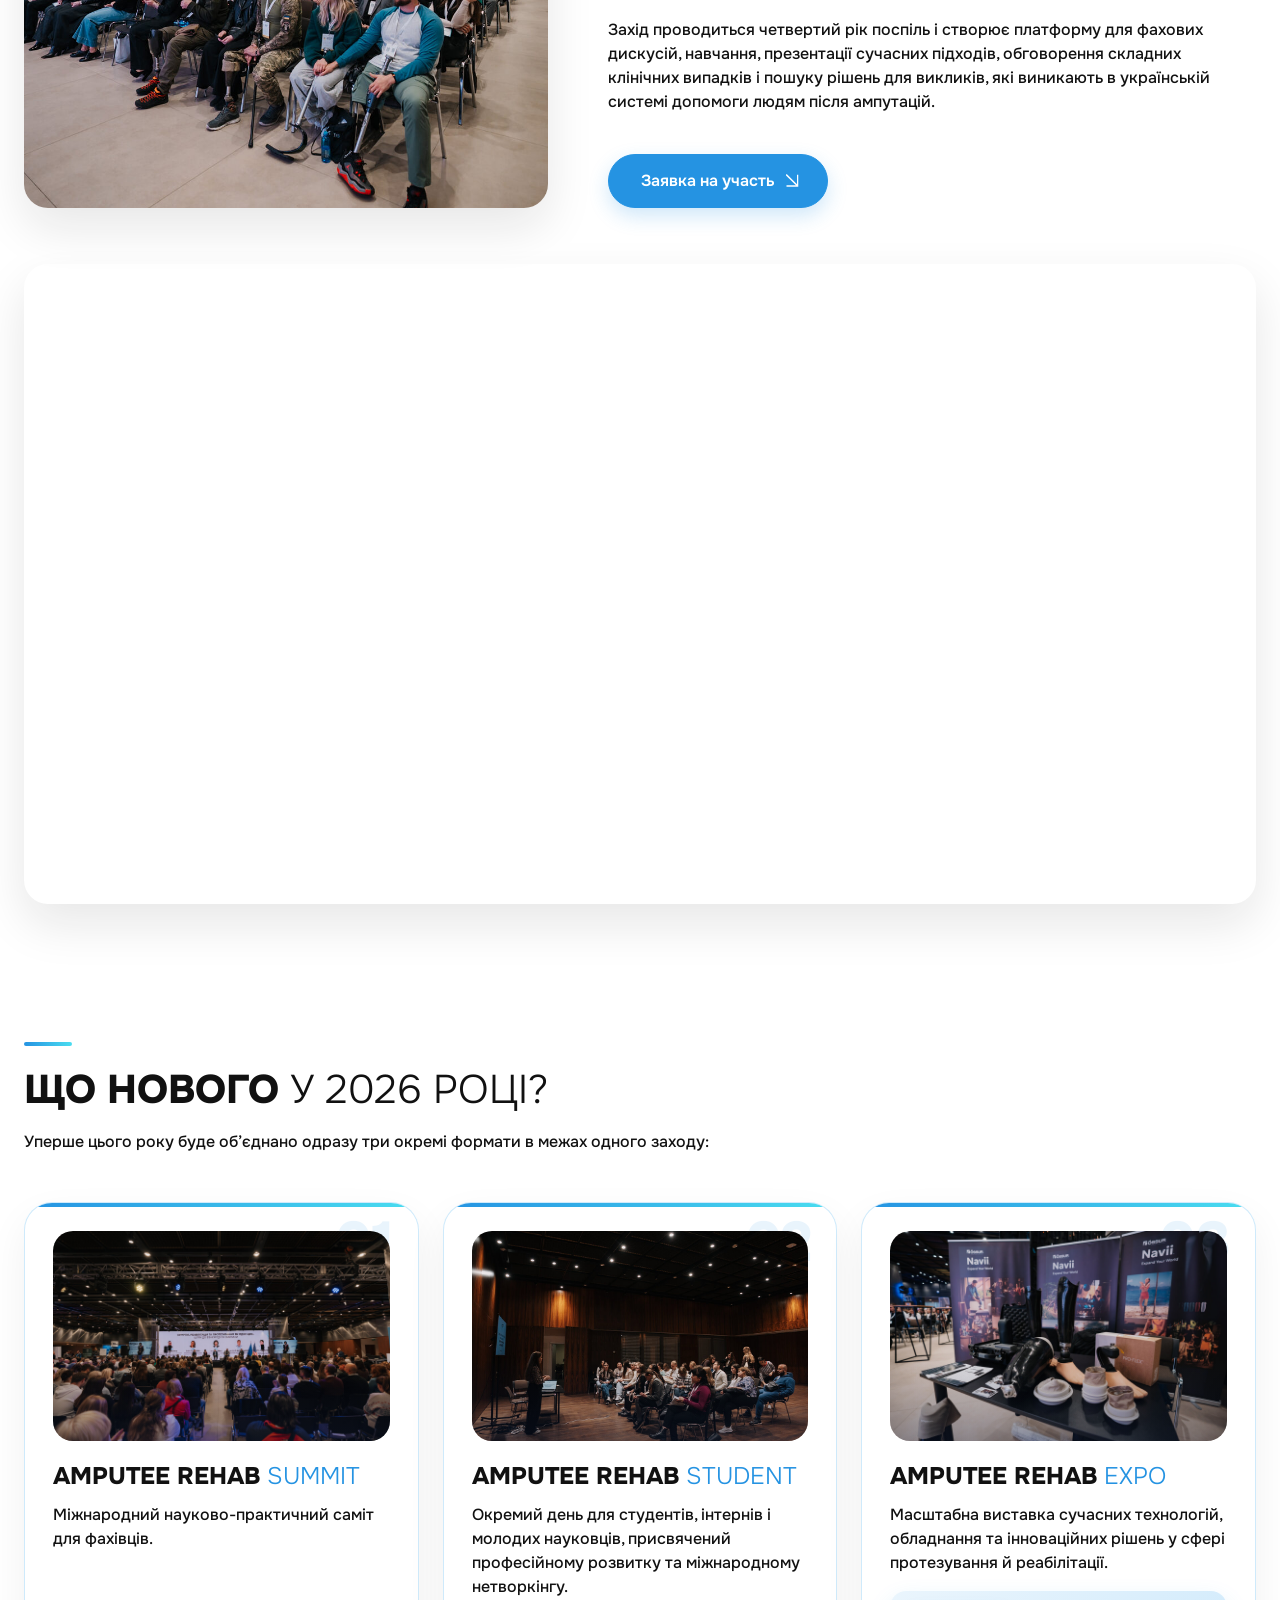
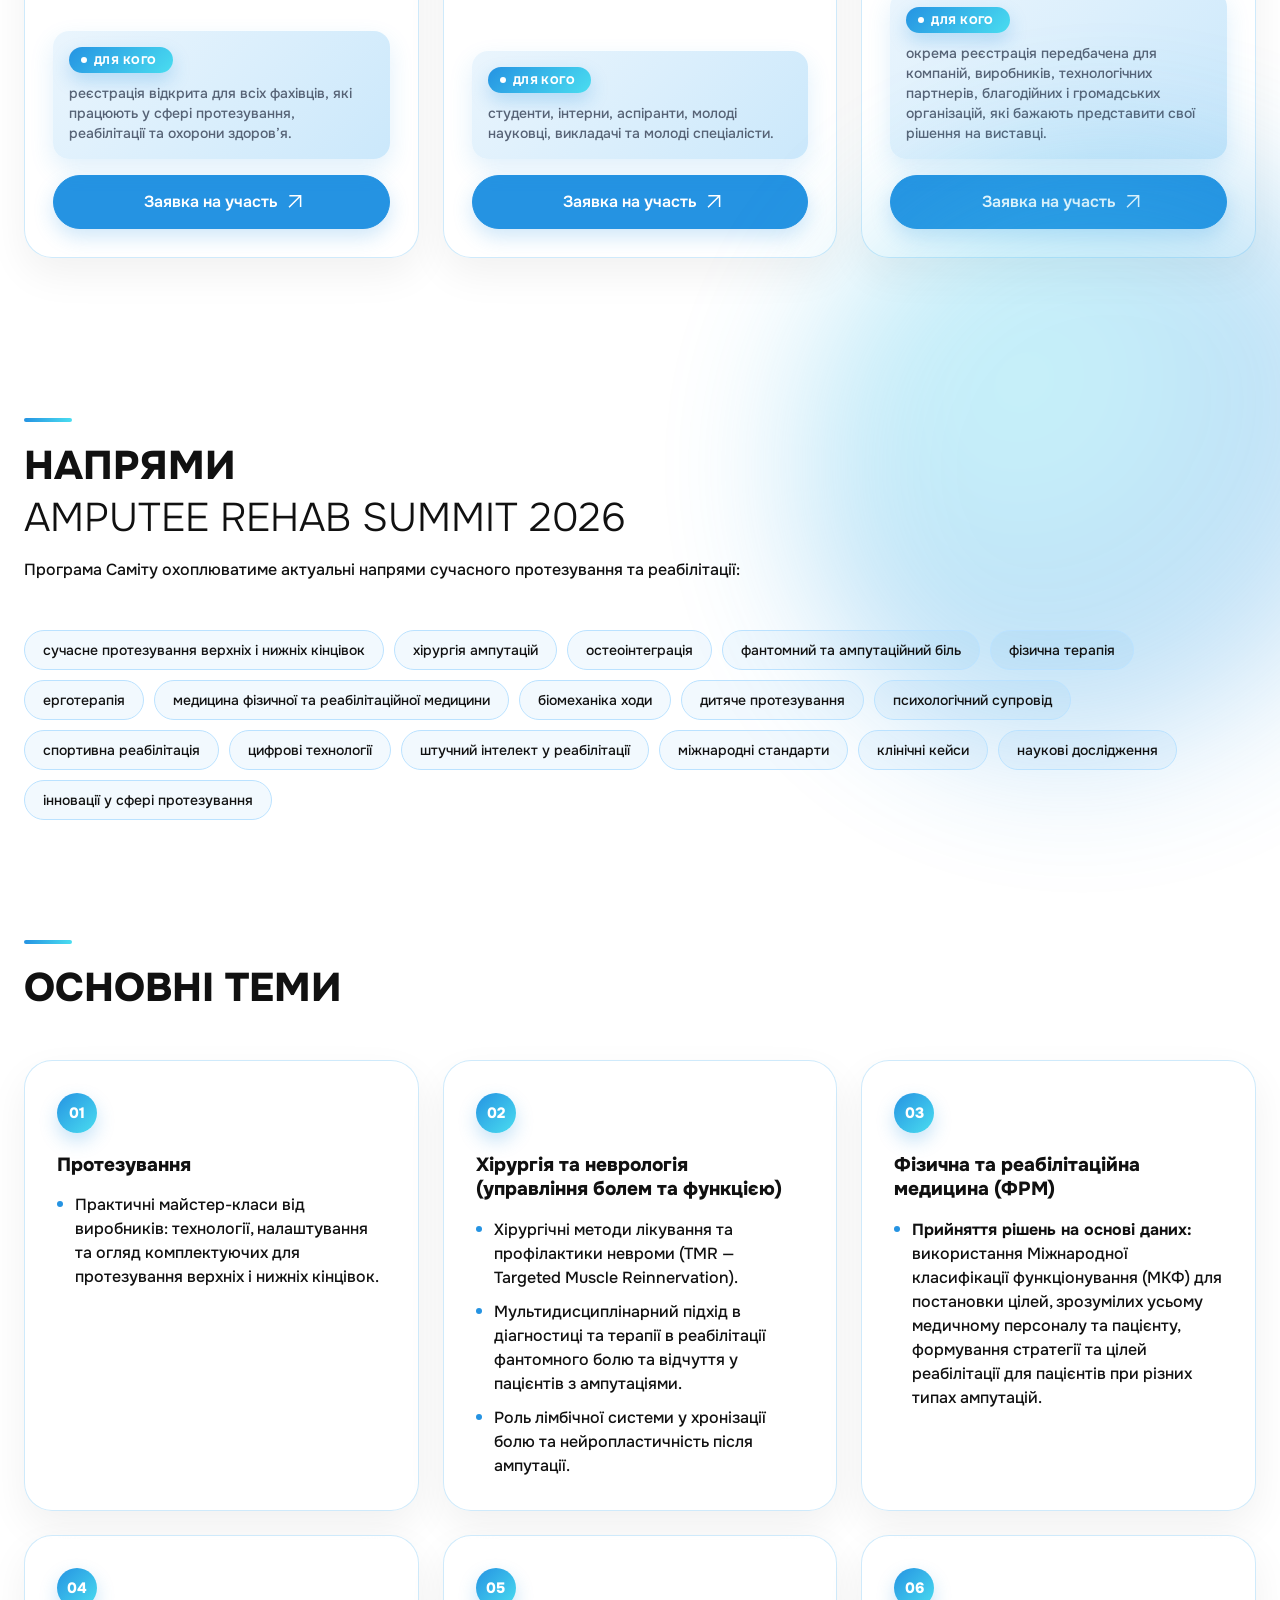
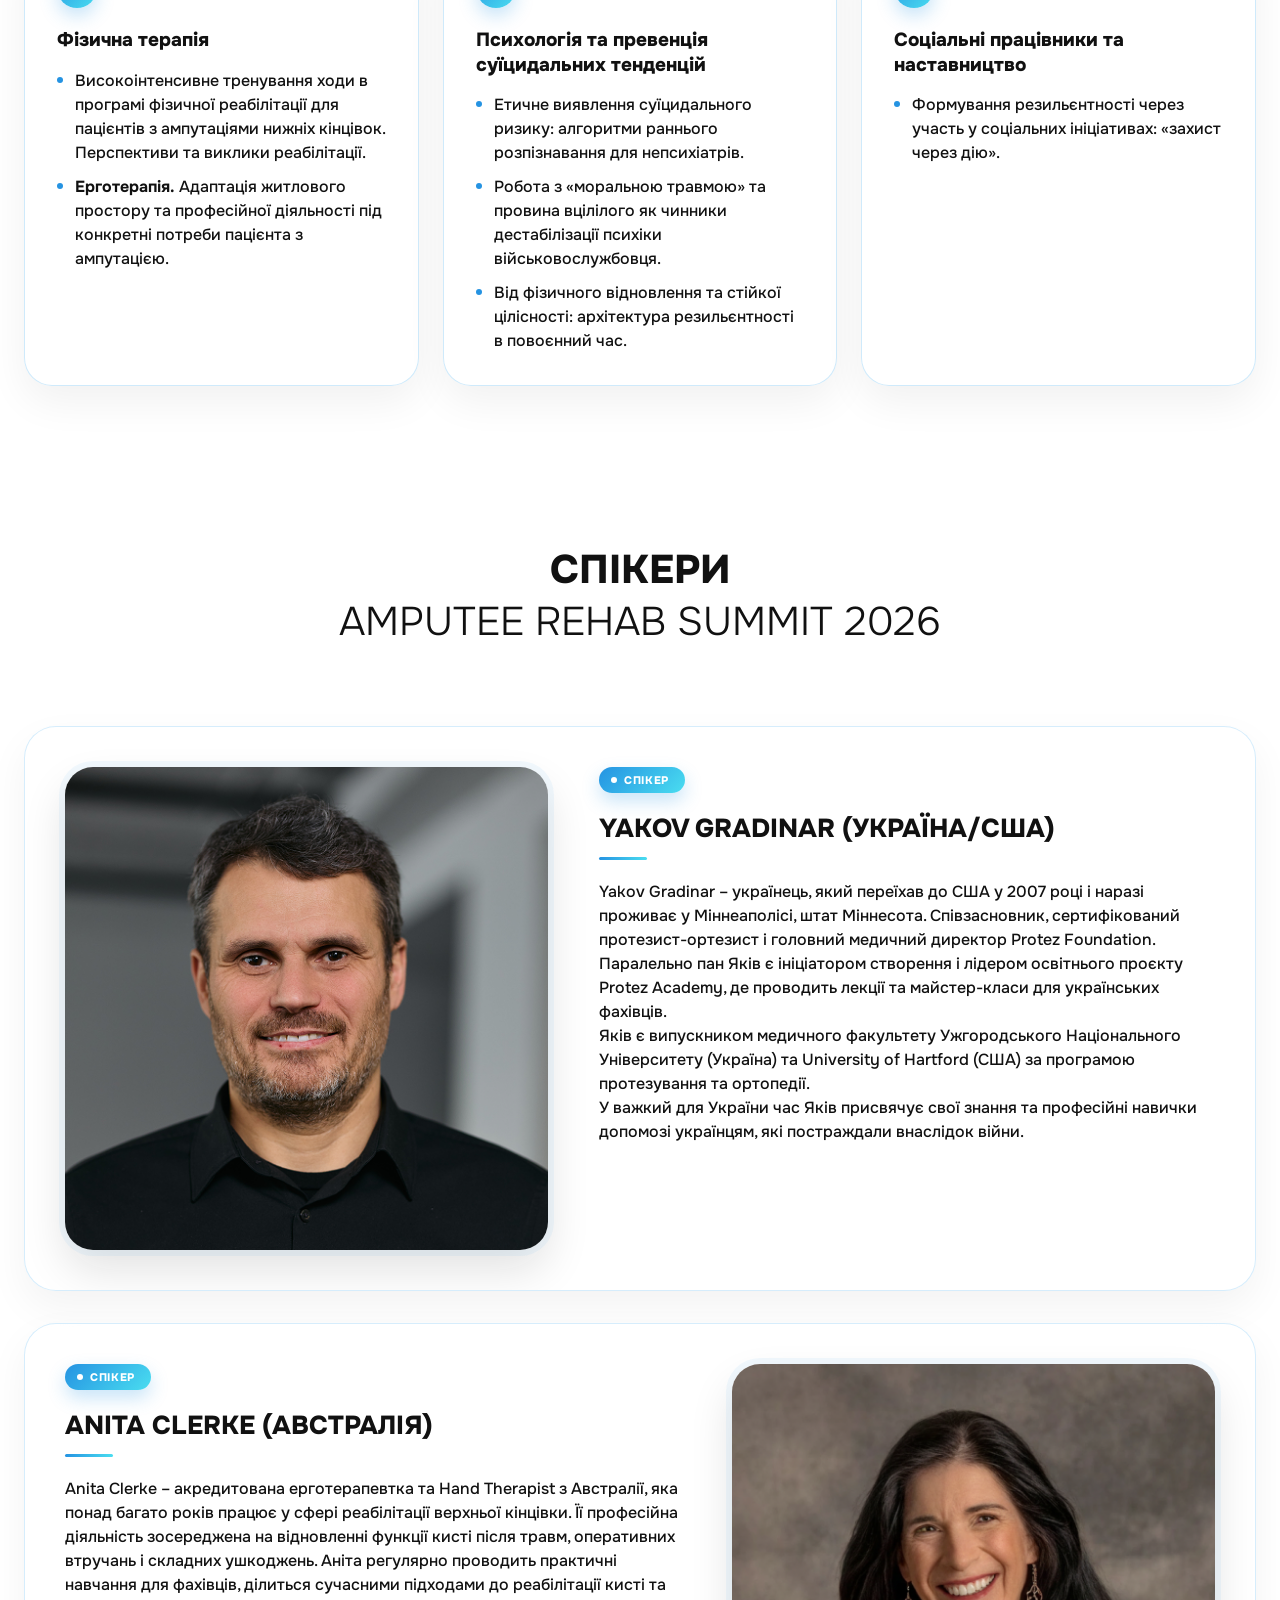
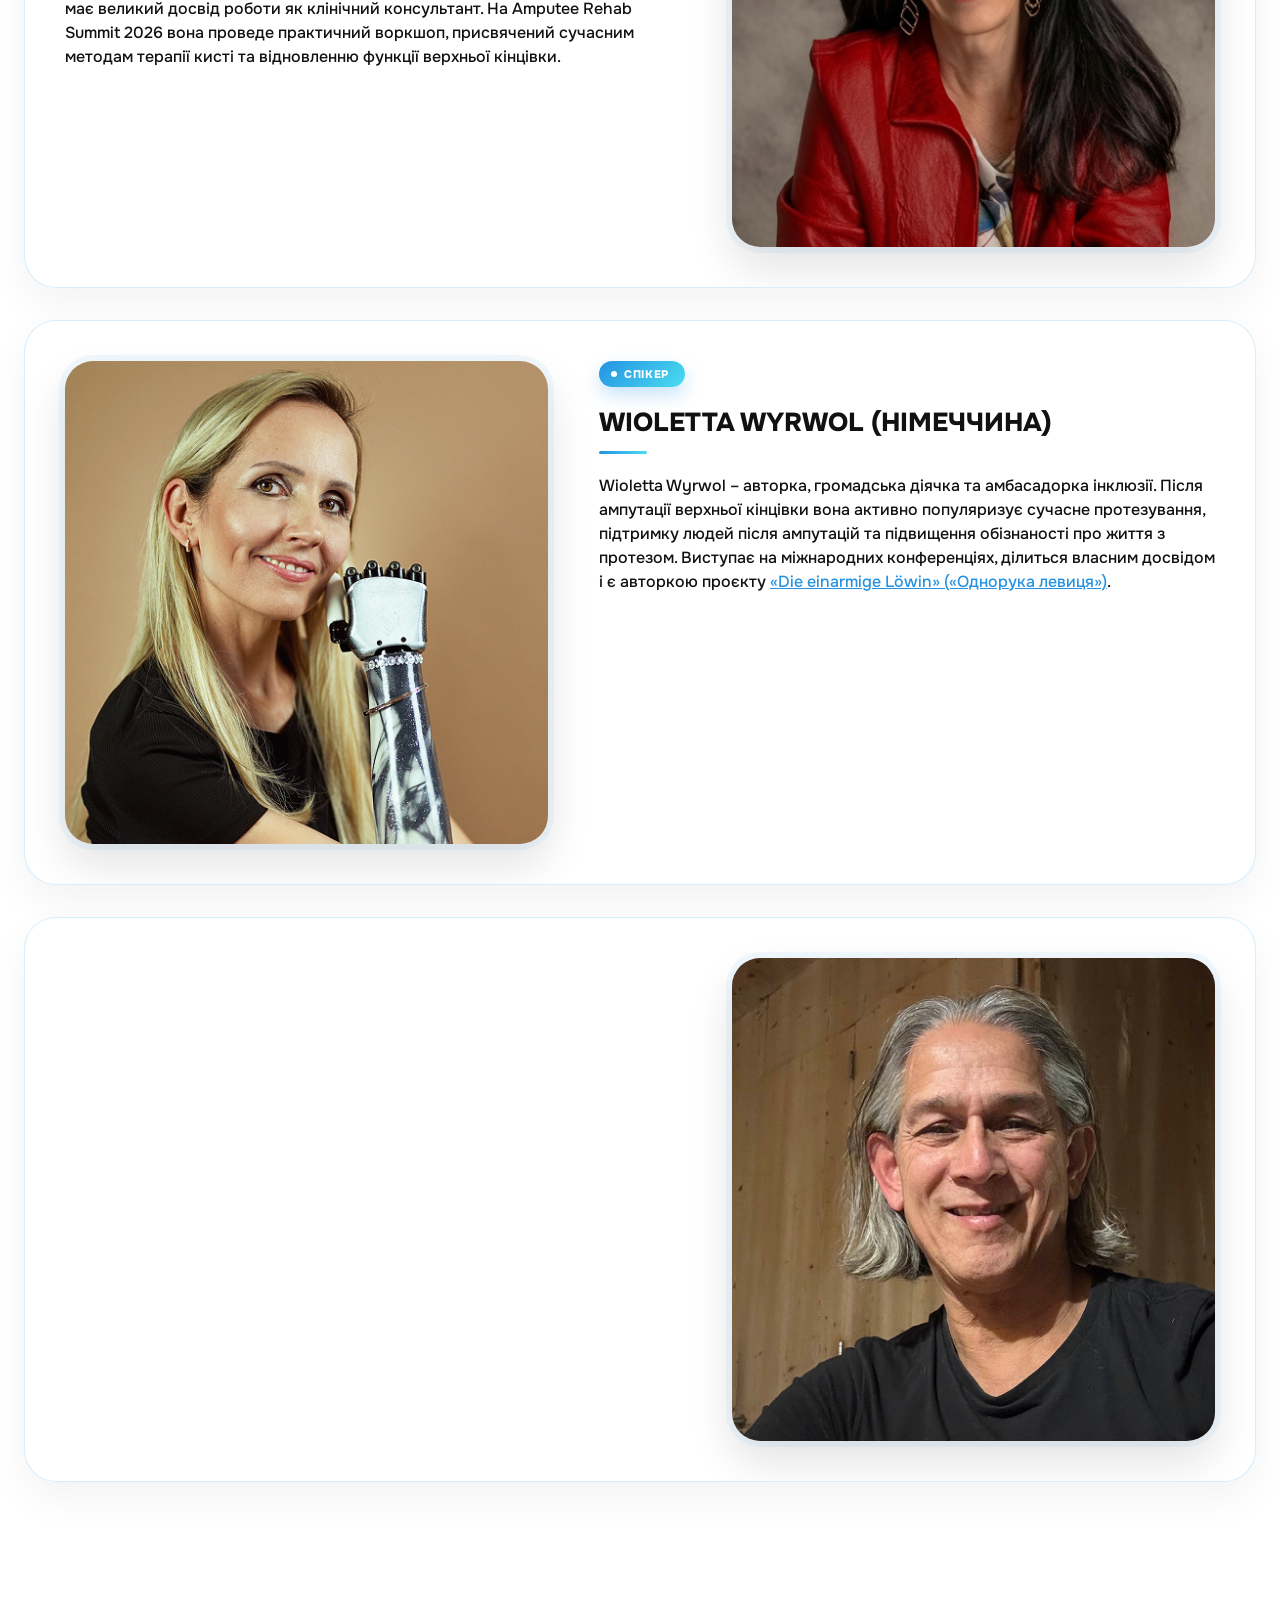
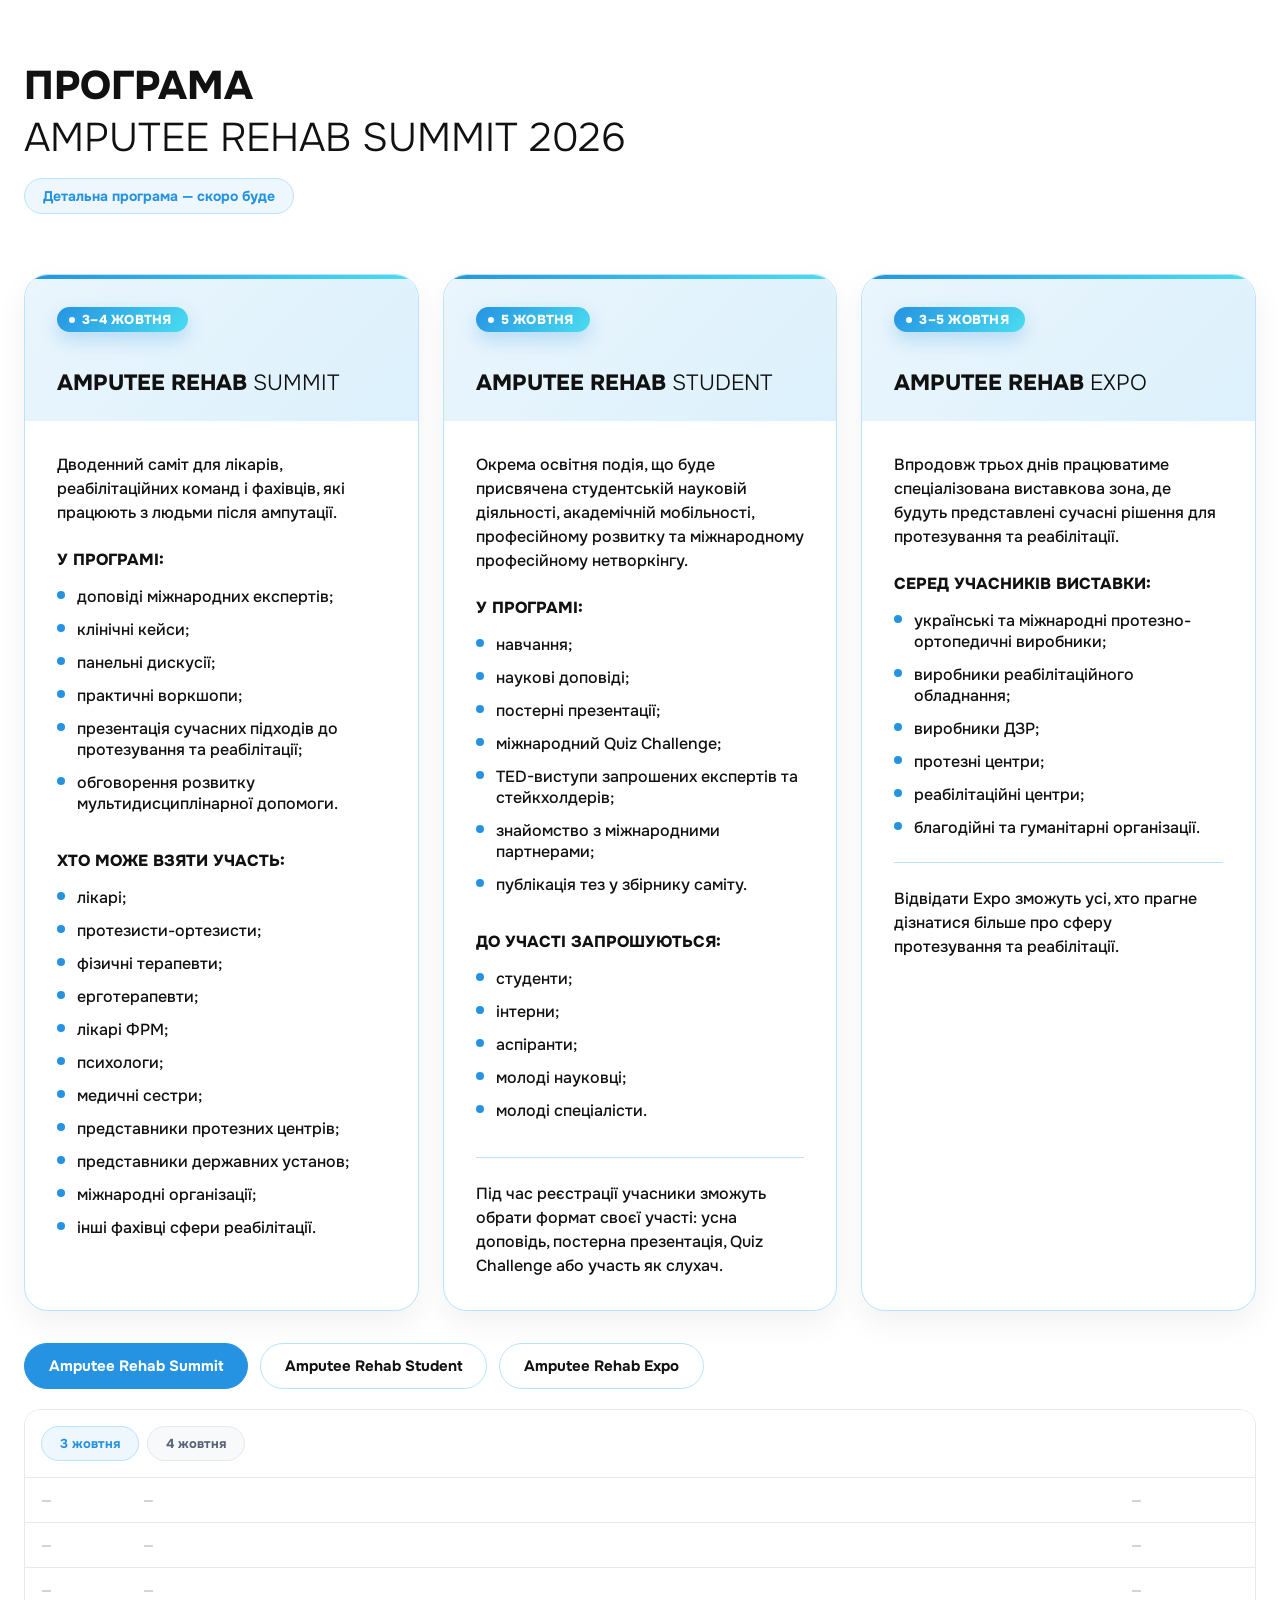
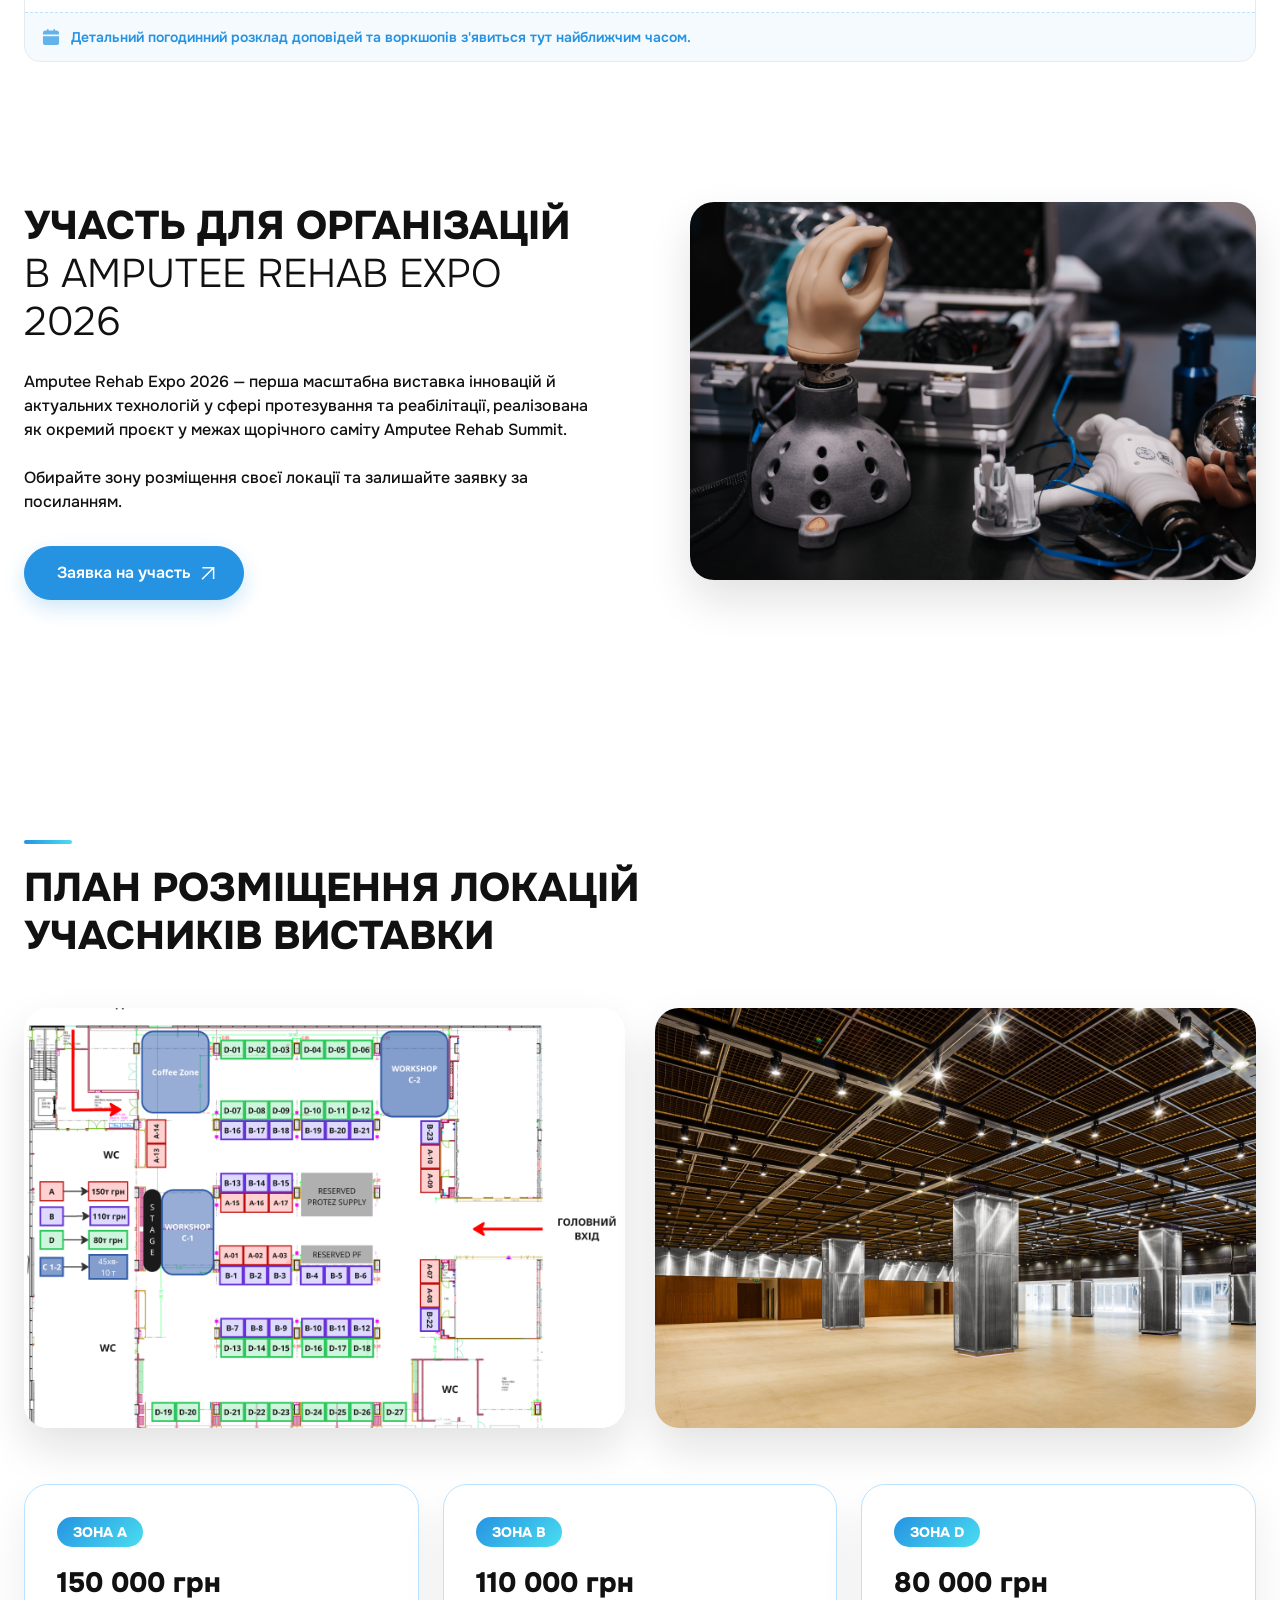
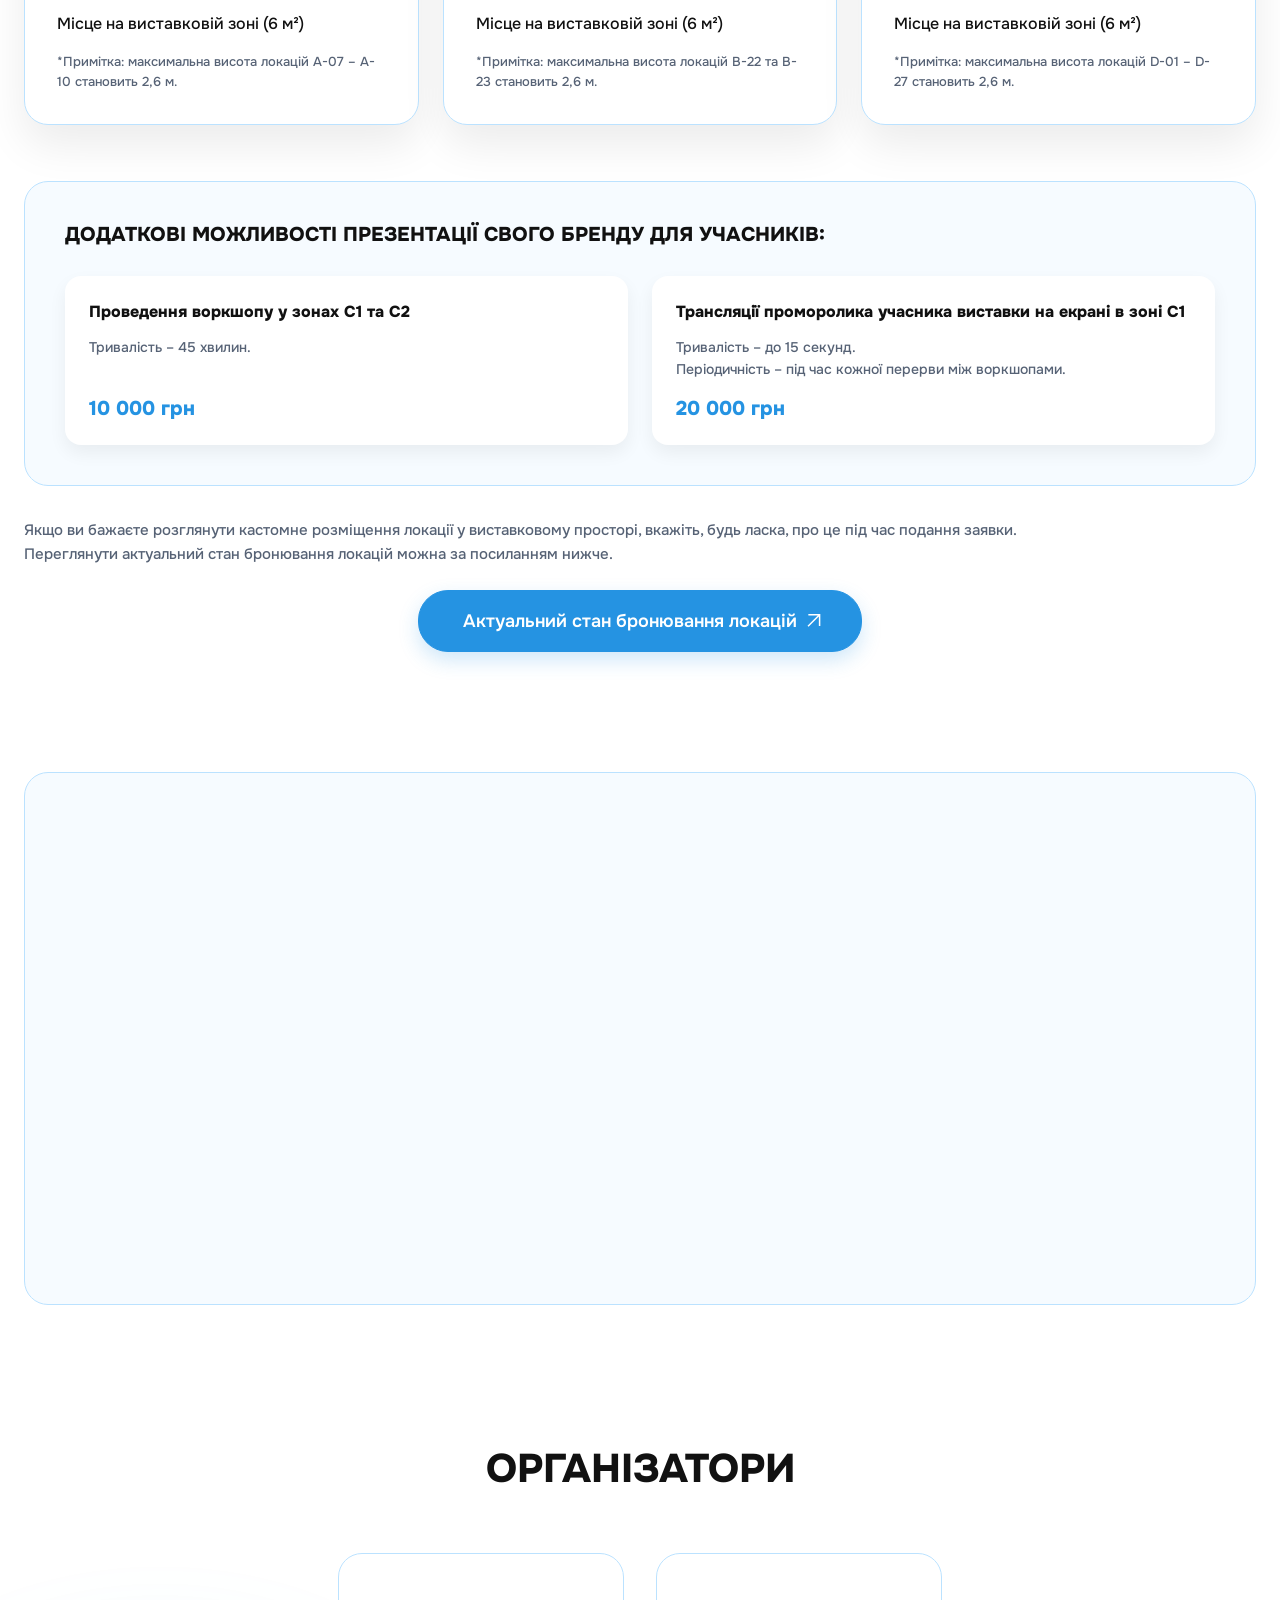
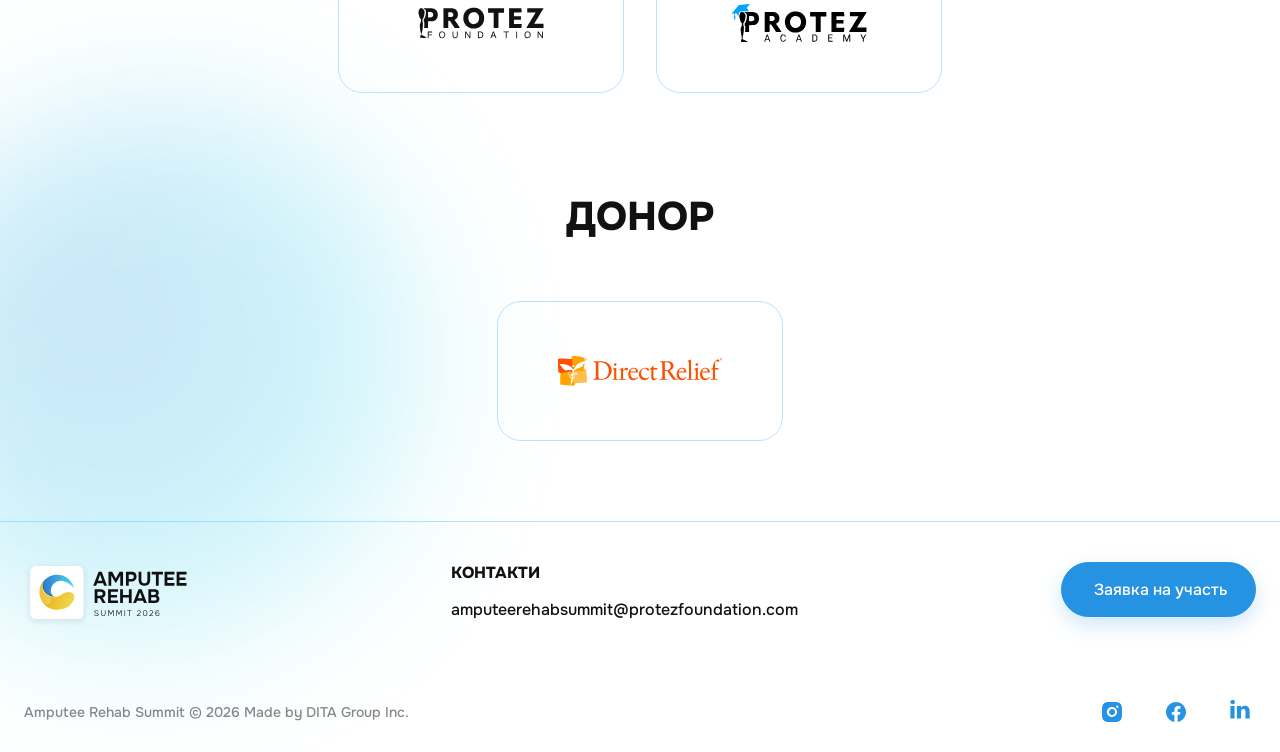
==== commit bb7b1024: "Merge pull request #1 from yuliiamarukha-code/my-changes Added Summit files" ====
--- a/index.html
+++ b/index.html
@@ -71,9 +71,9 @@
       type="text/css"
       href="libs/swiper-slider/swiper-bundle.min.css"
     />
-    <link rel="stylesheet" type="text/css" href="css/animate.css" />
-    <link rel="stylesheet" type="text/css" href="css/main.css" />
-    <link rel="stylesheet" type="text/css" href="css/responsive.css" />
+    <link rel="stylesheet" type="text/css" href="css/animate.css?v=20260722" />
+    <link rel="stylesheet" type="text/css" href="css/main.css?v=20260722" />
+    <link rel="stylesheet" type="text/css" href="css/responsive.css?v=20260722" />
 
     <script type="application/ld+json">
       {
@@ -246,7 +246,7 @@
               <a
                 class="all-btn"
                 href="#whats-new"
-                >Заявка на участь<img
+                >Заявка на участь<img loading="lazy"
                   src="img/arrow-btn.svg"
                   alt=""
                   class="arrow-down"
@@ -317,14 +317,14 @@
                   href="https://www.protezfoundation.org"
                   class="promo-orgs-logo"
                 >
-                  <img src="img/partner-logo3.svg" alt="Protez Foundation" />
+                  <img loading="lazy" src="img/partner-logo3.svg" alt="Protez Foundation" />
                 </a>
                 <a
                   target="_blank"
                   href="https://www.protezfoundation.org"
                   class="promo-orgs-logo"
                 >
-                  <img src="img/partner-logo4.svg" alt="Protez Academy" />
+                  <img loading="lazy" src="img/partner-logo4.svg" alt="Protez Academy" />
                 </a>
               </div>
             </div>
@@ -337,7 +337,7 @@
                   href="https://www.directrelief.org/"
                   class="promo-orgs-logo"
                 >
-                  <img src="img/partner-logo1.svg" alt="Direct Relief" />
+                  <img loading="lazy" src="img/partner-logo1.svg" alt="Direct Relief" />
                 </a>
               </div>
             </div>
@@ -355,7 +355,7 @@
             data-wow-delay="0.2s"
             data-wow-offset="0"
           >
-            <img src="img/about-slide-3.jpg" alt="Amputee Rehab Summit 2025" />
+            <img loading="lazy" src="img/about-slide-3.jpg" alt="Amputee Rehab Summit 2025" />
           </div>
           <div
             class="about-cont wow fadeInRight"
@@ -389,17 +389,16 @@
               допомоги людям після ампутацій.
             </p>
             <a
-              target="_blank"
               class="all-btn"
-              href="https://docs.google.com/forms/d/e/1FAIpQLScnLUqCEAs7Lqb5yWDxeU8WJK_TWk4iduJ9SzsabtARqvr_Gg/viewform?usp=header"
-              >Заявка на участь <img src="img/arrow-btn.svg" alt=""
+              href="#whats-new"
+              >Заявка на участь <img loading="lazy" src="img/arrow-btn.svg" alt="" class="arrow-down"
             /></a>
           </div>
         </div>
         <div class="about-img about-media-video">
           <div class="video-item">
             <div class="video-youtube" data-youtube="09msCjfsGHI">
-              <img
+              <img loading="lazy"
                 class="poster"
                 src="./img/photo-summit1.png"
                 alt="Amputee Rehab Summit 2025"
@@ -427,7 +426,7 @@
             data-wow-offset="0"
           >
             <div class="format-preview-img">
-              <img src="img/format-summit.jpg" alt="Amputee Rehab Summit" />
+              <img loading="lazy" src="img/format-summit.jpg" alt="Amputee Rehab Summit" />
             </div>
             <div class="format-preview-cont">
               <h3 class="title-card">Amputee Rehab <span>Summit</span></h3>
@@ -445,7 +444,7 @@
                 target="_blank"
                 href="https://docs.google.com/forms/d/e/1FAIpQLSesGJEw8rDfqNtQWlpgSk7OuK5cDOC2fZe2jgD-jpV7jC_UEg/viewform"
                 class="all-btn format-preview-btn"
-                >Заявка на участь<img src="img/arrow-btn.svg" alt="" />
+                >Заявка на участь<img loading="lazy" src="img/arrow-btn.svg" alt="" />
               </a>
             </div>
           </div>
@@ -456,7 +455,7 @@
             data-wow-offset="0"
           >
             <div class="format-preview-img">
-              <img src="img/format-student.jpg" alt="Amputee Rehab Student" />
+              <img loading="lazy" src="img/format-student.jpg" alt="Amputee Rehab Student" />
             </div>
             <div class="format-preview-cont">
               <h3 class="title-card">Amputee Rehab <span>Student</span></h3>
@@ -476,7 +475,7 @@
                 target="_blank"
                 href="https://docs.google.com/forms/d/e/1FAIpQLSfmkJ9Ir89WsfO5TjE0fV7IHR7ZfBf4eZz28sxvrtMuZ_A7gw/viewform"
                 class="all-btn format-preview-btn"
-                >Заявка на участь<img src="img/arrow-btn.svg" alt="" />
+                >Заявка на участь<img loading="lazy" src="img/arrow-btn.svg" alt="" />
               </a>
             </div>
           </div>
@@ -487,7 +486,7 @@
             data-wow-offset="0"
           >
             <div class="format-preview-img">
-              <img src="img/format-expo.jpg" alt="Amputee Rehab Expo" />
+              <img loading="lazy" src="img/format-expo.jpg" alt="Amputee Rehab Expo" />
             </div>
             <div class="format-preview-cont">
               <h3 class="title-card">Amputee Rehab <span>Expo</span></h3>
@@ -508,7 +507,7 @@
                 target="_blank"
                 href="https://forms.gle/EgymwcL6kUtxmu236"
                 class="all-btn format-preview-btn"
-                >Заявка на участь<img src="img/arrow-btn.svg" alt="" />
+                >Заявка на участь<img loading="lazy" src="img/arrow-btn.svg" alt="" />
               </a>
             </div>
           </div>
@@ -520,14 +519,13 @@
               <div class="swiper-slide">
                 <div class="format-preview-card">
                   <div class="format-preview-img">
-                    <img src="img/format-summit.jpg" alt="Amputee Rehab Summit" />
+                    <img loading="lazy" src="img/format-summit.jpg" alt="Amputee Rehab Summit" />
                   </div>
                   <div class="format-preview-cont">
                     <h3 class="title-card">Amputee Rehab <span>Summit</span></h3>
                     <p class="format-preview-desc">
-                      Міжнародний науково-практичний саміт для
-                      фахівців.
-                    </p>
+                Міжнародний науково-практичний саміт для фахівців.
+              </p>
                     <div class="format-preview-audience">
                       <span class="format-preview-audience-label">Для кого</span>
                       <p>
@@ -540,7 +538,7 @@
                       target="_blank"
                       href="https://docs.google.com/forms/d/e/1FAIpQLSesGJEw8rDfqNtQWlpgSk7OuK5cDOC2fZe2jgD-jpV7jC_UEg/viewform"
                       class="all-btn format-preview-btn"
-                      >Заявка на участь<img src="img/arrow-btn.svg" alt="" />
+                      >Заявка на участь<img loading="lazy" src="img/arrow-btn.svg" alt="" />
                     </a>
                   </div>
                 </div>
@@ -548,15 +546,15 @@
               <div class="swiper-slide">
                 <div class="format-preview-card">
                   <div class="format-preview-img">
-                    <img src="img/format-student.jpg" alt="Amputee Rehab Student" />
+                    <img loading="lazy" src="img/format-student.jpg" alt="Amputee Rehab Student" />
                   </div>
                   <div class="format-preview-cont">
                     <h3 class="title-card">Amputee Rehab <span>Student</span></h3>
                     <p class="format-preview-desc">
-                      Окремий день для студентів, інтернів і молодих
-                      науковців, присвячений професійному розвитку та
-                      міжнародному нетворкінгу.
-                    </p>
+                Окремий день для студентів, інтернів і молодих науковців,
+                присвячений професійному розвитку та міжнародному
+                нетворкінгу.
+              </p>
                     <div class="format-preview-audience">
                       <span class="format-preview-audience-label">Для кого</span>
                       <p>
@@ -568,7 +566,7 @@
                       target="_blank"
                       href="https://docs.google.com/forms/d/e/1FAIpQLSfmkJ9Ir89WsfO5TjE0fV7IHR7ZfBf4eZz28sxvrtMuZ_A7gw/viewform"
                       class="all-btn format-preview-btn"
-                      >Заявка на участь<img src="img/arrow-btn.svg" alt="" />
+                      >Заявка на участь<img loading="lazy" src="img/arrow-btn.svg" alt="" />
                     </a>
                   </div>
                 </div>
@@ -576,15 +574,14 @@
               <div class="swiper-slide">
                 <div class="format-preview-card">
                   <div class="format-preview-img">
-                    <img src="img/format-expo.jpg" alt="Amputee Rehab Expo" />
+                    <img loading="lazy" src="img/format-expo.jpg" alt="Amputee Rehab Expo" />
                   </div>
                   <div class="format-preview-cont">
                     <h3 class="title-card">Amputee Rehab <span>Expo</span></h3>
                     <p class="format-preview-desc">
-                      Масштабна виставка сучасних технологій, обладнання
-                      та інноваційних рішень у сфері протезування й
-                      реабілітації.
-                    </p>
+                Масштабна виставка сучасних технологій, обладнання та
+                інноваційних рішень у сфері протезування й реабілітації.
+              </p>
                     <div class="format-preview-audience">
                       <span class="format-preview-audience-label">Для кого</span>
                       <p>
@@ -598,7 +595,7 @@
                       target="_blank"
                       href="https://forms.gle/EgymwcL6kUtxmu236"
                       class="all-btn format-preview-btn"
-                      >Заявка на участь<img src="img/arrow-btn.svg" alt="" />
+                      >Заявка на участь<img loading="lazy" src="img/arrow-btn.svg" alt="" />
                     </a>
                   </div>
                 </div>
@@ -795,7 +792,7 @@
           <div class="speakers-card">
             <div class="flex">
               <div class="speakers-card-img">
-                <img src="img/photo-1.png" alt="Yakov Gradinar" />
+                <img loading="lazy" src="img/photo-1.png" alt="Yakov Gradinar" />
               </div>
               <div
                 class="speakers-card-cont wow fadeInLeft"
@@ -835,7 +832,7 @@
           <div class="speakers-card">
             <div class="flex">
               <div class="speakers-card-img">
-                <img src="img/photo-4.png" alt="Anita Clerke" />
+                <img loading="lazy" src="img/photo-4.png" alt="Anita Clerke" />
               </div>
               <div
                 class="speakers-card-cont wow fadeInLeft"
@@ -871,7 +868,7 @@
           <div class="speakers-card">
             <div class="flex">
               <div class="speakers-card-img">
-                <img src="img/photo-2.png" alt="Wioletta Wyrwol" />
+                <img loading="lazy" src="img/photo-2.png" alt="Wioletta Wyrwol" />
               </div>
               <div
                 class="speakers-card-cont wow fadeInLeft"
@@ -907,7 +904,7 @@
           <div class="speakers-card">
             <div class="flex">
               <div class="speakers-card-img">
-                <img src="img/photo-3.png" alt="Dr. Ruud Wong Chung" />
+                <img loading="lazy" src="img/photo-3.png" alt="Dr. Ruud Wong Chung" />
               </div>
               <div
                 class="speakers-card-cont wow fadeInLeft"
@@ -965,7 +962,7 @@
             <div class="table-row-content_wrap">
               <p class="format-card-desc">
                 Дводенний саміт для лікарів, реабілітаційних команд і
-                всіх фахівців, які працюють з людьми після ампутації.
+                фахівців, які працюють з людьми після ампутації.
               </p>
               <div class="format-card-cols">
                 <div class="format-card-col">
@@ -1018,8 +1015,10 @@
             </div>
             <div class="table-row-content_wrap">
               <p class="format-card-desc">
-                Окремий освітній день, присвячений студентській науці,
-                професійному розвитку та міжнародному нетворкінгу.
+                Окрема освітня подія, що буде присвячена студентській
+                науковій діяльності, академічній мобільності,
+                професійному розвитку та міжнародному професійному
+                нетворкінгу.
               </p>
               <div class="format-card-cols">
                 <div class="format-card-col">
@@ -1085,9 +1084,8 @@
                 </ul>
               </div>
               <p class="format-card-note">
-                Відвідати Expo зможуть усі зареєстровані учасники Саміту,
-                учасники студентського дня, представники компаній,
-                партнерських організацій та медичних закладів.
+                Відвідати Expo зможуть усі, хто прагне дізнатися більше
+                про сферу протезування та реабілітації.
               </p>
             </div>
           </div>
@@ -1105,7 +1103,7 @@
             <div class="table-row-content_wrap">
               <p class="format-card-desc">
                 Дводенний саміт для лікарів, реабілітаційних команд і
-                всіх фахівців, які працюють з людьми після ампутації.
+                фахівців, які працюють з людьми після ампутації.
               </p>
               <div class="format-card-cols">
                 <div class="format-card-col">
@@ -1155,8 +1153,10 @@
             </div>
             <div class="table-row-content_wrap">
               <p class="format-card-desc">
-                Окремий освітній день, присвячений студентській науці,
-                професійному розвитку та міжнародному нетворкінгу.
+                Окрема освітня подія, що буде присвячена студентській
+                науковій діяльності, академічній мобільності,
+                професійному розвитку та міжнародному професійному
+                нетворкінгу.
               </p>
               <div class="format-card-cols">
                 <div class="format-card-col">
@@ -1219,9 +1219,8 @@
                 </ul>
               </div>
               <p class="format-card-note">
-                Відвідати Expo зможуть усі зареєстровані учасники Саміту,
-                учасники студентського дня, представники компаній,
-                партнерських організацій та медичних закладів.
+                Відвідати Expo зможуть усі, хто прагне дізнатися більше
+                про сферу протезування та реабілітації.
               </p>
             </div>
           
@@ -1270,7 +1269,7 @@
                   <span>—</span>
                 </div>
                 <div class="schedule-table-note">
-                  <img src="img/calender.svg" alt="" />
+                  <img loading="lazy" src="img/calender.svg" alt="" />
                   <span
                     >Детальний погодинний розклад доповідей та воркшопів
                     з'явиться тут найближчим часом.</span
@@ -1294,7 +1293,7 @@
                   <span>—</span>
                 </div>
                 <div class="schedule-table-note">
-                  <img src="img/calender.svg" alt="" />
+                  <img loading="lazy" src="img/calender.svg" alt="" />
                   <span
                     >Детальний погодинний розклад доповідей та воркшопів
                     з'явиться тут найближчим часом.</span
@@ -1306,27 +1305,32 @@
 
           <div class="schedule-panel" data-panel="student">
             <div class="schedule-table">
-              <div class="schedule-table-row">
-                <span>—</span>
-                <span>—</span>
-                <span>—</span>
-              </div>
-              <div class="schedule-table-row">
-                <span>—</span>
-                <span>—</span>
-                <span>—</span>
-              </div>
-              <div class="schedule-table-row">
-                <span>—</span>
-                <span>—</span>
-                <span>—</span>
-              </div>
-              <div class="schedule-table-note">
-                <img src="img/calender.svg" alt="" />
-                <span
-                  >Детальний погодинний розклад доповідей та воркшопів
-                  з'явиться тут найближчим часом.</span
-                >
+              <div class="schedule-date-tabs">
+                <button type="button" class="schedule-date-tab active" data-date-target="student-d1">5 жовтня</button>
+              </div>
+              <div class="schedule-date-panel active" data-date-panel="student-d1">
+                <div class="schedule-table-row">
+                  <span>—</span>
+                  <span>—</span>
+                  <span>—</span>
+                </div>
+                <div class="schedule-table-row">
+                  <span>—</span>
+                  <span>—</span>
+                  <span>—</span>
+                </div>
+                <div class="schedule-table-row">
+                  <span>—</span>
+                  <span>—</span>
+                  <span>—</span>
+                </div>
+                <div class="schedule-table-note">
+                  <img loading="lazy" src="img/calender.svg" alt="" />
+                  <span
+                    >Детальний погодинний розклад доповідей та воркшопів
+                    з'явиться тут найближчим часом.</span
+                  >
+                </div>
               </div>
             </div>
           </div>
@@ -1355,7 +1359,7 @@
                   <span>—</span>
                 </div>
                 <div class="schedule-table-note">
-                  <img src="img/calender.svg" alt="" />
+                  <img loading="lazy" src="img/calender.svg" alt="" />
                   <span
                     >Детальний погодинний розклад доповідей та воркшопів
                     з'явиться тут найближчим часом.</span
@@ -1379,7 +1383,7 @@
                   <span>—</span>
                 </div>
                 <div class="schedule-table-note">
-                  <img src="img/calender.svg" alt="" />
+                  <img loading="lazy" src="img/calender.svg" alt="" />
                   <span
                     >Детальний погодинний розклад доповідей та воркшопів
                     з'явиться тут найближчим часом.</span
@@ -1403,7 +1407,7 @@
                   <span>—</span>
                 </div>
                 <div class="schedule-table-note">
-                  <img src="img/calender.svg" alt="" />
+                  <img loading="lazy" src="img/calender.svg" alt="" />
                   <span
                     >Детальний погодинний розклад доповідей та воркшопів
                     з'явиться тут найближчим часом.</span
@@ -1445,7 +1449,7 @@
               target="_blank"
               href="https://docs.google.com/forms/d/e/1FAIpQLScnKRUZda9pEg8aFrRGaJg-36t9g9RTlHjfgajqjOECZYzTlQ/viewform?usp=header"
               class="all-btn"
-              >Заявка на участь <img src="./img/arrow-btn.svg" alt=""
+              >Заявка на участь <img loading="lazy" src="./img/arrow-btn.svg" alt=""
             /></a>
           </div>
           <div
@@ -1459,7 +1463,7 @@
                 Участь для організацій <span>в AMPUTEE REHAB EXPO 2026</span>
               </div>
             </div>
-            <img src="./img/DSC00685.jpeg" alt="Стенд партнерів Amputee Rehab Summit" />
+            <img loading="lazy" src="./img/DSC00685.jpeg" alt="Стенд партнерів Amputee Rehab Summit" />
           </div>
         </div>
       </div>
@@ -1477,7 +1481,7 @@
             data-wow-delay="0.1s"
             data-wow-offset="0"
           >
-            <img src="./img/expo-location-plan.png" alt="План розміщення локацій" />
+            <img loading="lazy" src="./img/expo-location-plan.png" alt="План розміщення локацій" />
           </div>
           <div
             class="expo-location-photo wow fadeInUp"
@@ -1485,7 +1489,7 @@
             data-wow-delay="0.2s"
             data-wow-offset="0"
           >
-            <img src="./img/expo-venue.jpg" alt="Простір у Парковому" />
+            <img loading="lazy" src="./img/expo-venue.jpg" alt="Простір у Парковому" />
           </div>
         </div>
 
@@ -1587,7 +1591,7 @@
           href="https://miro.com/app/live-embed/uXjVH8c2Dmk=/?embedMode=view_only_without_ui&moveToViewport=-690%2C-645%2C1067%2C786&embedId=551841423373"
           class="all-btn expo-miro-btn"
           >Актуальний стан бронювання локацій
-          <img src="./img/arrow-btn.svg" alt=""
+          <img loading="lazy" src="./img/arrow-btn.svg" alt=""
         /></a>
       </div>
     </div>
@@ -1603,7 +1607,7 @@
           >
             <picture>
               <source media="(min-width:992px)" srcset="./img/Car-2.png" />
-              <img src="./img/Car.png" alt="Пікап для Сил оборони України" />
+              <img loading="lazy" src="./img/Car.png" alt="Пікап для Сил оборони України" />
             </picture>
           </div>
           <div
@@ -1617,18 +1621,19 @@
               Збір для Сил оборони України
             </h2>
             <p class="expo-fundraiser-text">
-              Цьогоріч у межах четвертого Amputee Rehab Summit ми
-              ініціювали збір коштів для Сил оборони України.
+              Цьогоріч у межах четвертого Amputee Rehab Summit ініційовано
+              збір коштів на придбання евакуаційного транспорту для Сил
+              оборони України.
               <br />
               <br />
-              Сьогодні пікапи є важливою складовою роботи військових
-              підрозділів. Вони забезпечують мобільність, допомагають
-              доставляти та евакуйовувати поранених, зберігаючи найцінніше
-              — людські життя.
+              Сьогодні евакуаційний транспорт є важливою складовою роботи
+              військових підрозділів. Вони забезпечують мобільність,
+              допомагають доставляти та евакуйовувати поранених, зберігаючи
+              найцінніше — людські життя.
               <br />
               <br />
               Кожен внесок — це підтримка наших захисників і захисниць та
-              внесок у забезпечення їх транспортом.
+              внесок у забезпечення їх евакуаційним транспортом.
             </p>
             <!-- Кнопку тимчасово приховано (буде повернута пізніше), розмір блоку збережено -->
             <a
@@ -1637,7 +1642,7 @@
               class="all-btn expo-fundraiser-btn temp-hidden"
               aria-hidden="true"
               tabindex="-1"
-              >Підтримати збір <img src="./img/arrow-btn.svg" alt=""
+              >Підтримати збір <img loading="lazy" src="./img/arrow-btn.svg" alt=""
             /></a>
           </div>
         </div>
@@ -1661,7 +1666,7 @@
               media="(min-width:399px)"
               srcset="img/promo-bottom-mob3.png"
             />
-            <img src="img/promo-bottom-mob.png" alt="Зустріч з американським військовим SEBASTIAN" />
+            <img loading="lazy" src="img/promo-bottom-mob.png" alt="Зустріч з американським військовим SEBASTIAN" />
           </picture>
         </div>
         <div class="promo-cont">
@@ -1682,18 +1687,18 @@
                   href="https://docs.google.com/forms/d/e/1FAIpQLScnLUqCEAs7Lqb5yWDxeU8WJK_TWk4iduJ9SzsabtARqvr_Gg/viewform?usp=header"
                 >
                   Заявка на участь
-                  <img src="img/arrow-btn.svg" alt="" />
+                  <img loading="lazy" src="img/arrow-btn.svg" alt="" />
                 </a>
               </div>
             </div>
             <div class="promo-info">
               <div class="flex">
                 <div class="promo-info-item">
-                  <img src="img/calender.svg" alt="" />
+                  <img loading="lazy" src="img/calender.svg" alt="" />
                   <span>18 Листопада</span>
                 </div>
                 <div class="promo-info-item">
-                  <img src="img/time.svg" alt="" />
+                  <img loading="lazy" src="img/time.svg" alt="" />
                   <span
                     >9:00-14:00 <br />
                     (Реєстрація з 8:00)</span
@@ -1719,7 +1724,7 @@
               data-wow-delay="0.2s"
               data-wow-offset="0"
             >
-              <img src="img/partner-logo3.svg" alt="Protez Foundation" />
+              <img loading="lazy" src="img/partner-logo3.svg" alt="Protez Foundation" />
             </a>
             <a
               target="_blank"
@@ -1729,7 +1734,7 @@
               data-wow-delay="0.3s"
               data-wow-offset="0"
             >
-              <img src="img/partner-logo4.svg" alt="Protez Academy" />
+              <img loading="lazy" src="img/partner-logo4.svg" alt="Protez Academy" />
             </a>
           </div>
         </div>
@@ -1750,7 +1755,7 @@
               data-wow-delay="0.2s"
               data-wow-offset="0"
             >
-              <img src="img/partner-logo1.svg" alt="Direct Relief" />
+              <img loading="lazy" src="img/partner-logo1.svg" alt="Direct Relief" />
             </a>
           </div>
         </div>
@@ -1761,7 +1766,7 @@
       <div class="container">
         <div class="flex footer-top">
           <div class="logo-footer">
-            <img src="img/logo-header.svg" alt="Amputee Rehab Summit 2026" />
+            <img loading="lazy" src="img/logo-header.svg" alt="Amputee Rehab Summit 2026" />
             <a
               href="#whats-new"
               class="all-btn"
@@ -1806,7 +1811,7 @@
                     target="_blank"
                     href="https://www.instagram.com/protezfoundation/"
                   >
-                    <img src="img/insta.svg" alt="Instagram" />
+                    <img loading="lazy" src="img/insta.svg" alt="Instagram" />
                   </a>
                 </div>
                 <div class="copyright-social-item">
@@ -1814,7 +1819,7 @@
                     target="_blank"
                     href="https://www.facebook.com/prostheticsforukrainians/"
                   >
-                    <img src="img/fb.svg" alt="Facebook" />
+                    <img loading="lazy" src="img/fb.svg" alt="Facebook" />
                   </a>
                 </div>
                 <div class="copyright-social-item">
@@ -1822,7 +1827,7 @@
                     target="_blank"
                     href="https://www.linkedin.com/company/protez-foundation/"
                   >
-                    <img src="img/in.svg" alt="LinkedIn" />
+                    <img loading="lazy" src="img/in.svg" alt="LinkedIn" />
                   </a>
                 </div>
               </div>
@@ -1833,13 +1838,13 @@
     </footer>
     <div id="scroll-to-top">
       <div class="btn">
-        <img src="img/to-top.svg" alt="Прогорнути вгору" />
+        <img loading="lazy" src="img/to-top.svg" alt="Прогорнути вгору" />
       </div>
     </div>
 
-    <script src="js/jquery.min.js"></script>
-    <script src="libs/swiper-slider/swiper-bundle.min.js"></script>
-    <script src="js/wow.min.js"></script>
-    <script src="js/main.js"></script>
+    <script src="js/jquery.min.js?v=20260722"></script>
+    <script src="libs/swiper-slider/swiper-bundle.min.js?v=20260722"></script>
+    <script src="js/wow.min.js?v=20260722"></script>
+    <script src="js/main.js?v=20260722"></script>
   </body>
 </html>
--- a/css/main.css
+++ b/css/main.css
@@ -188,7 +188,7 @@
 }
 
 header.is-scrolled {
-  background: #fff;
+  background: rgba(255, 255, 255, 0.85);
   border-bottom: 1px solid #bbe2ff;
   box-shadow: 0px 4px 20px 0px rgba(17, 17, 17, 0.04);
 }
@@ -2395,7 +2395,7 @@
   display: block;
   color: #111;
   font-size: 18px;
-  line-height: 28px;
+  line-height: 1.6;
   font-weight: 400;
   max-width: 560px;
   margin: 0 auto 36px;
@@ -2596,9 +2596,14 @@
 
 /* Protez Academy wordmark renders smaller than Protez Foundation at the
    same box height (its viewBox includes the graduation-cap glyph above
-   the letters), so it needs a slightly taller box to match cap-height. */
+   the letters), so it needs a slightly taller box to match cap-height.
+   The cap glyph sits above the wordmark, so centering the taller box
+   shifts the actual letters lower than Protez Foundation's text - nudge
+   it back up so both wordmarks sit on the same visual line, letting the
+   cap float a bit higher above the row. */
 #promo .promo-orgs-logo img[alt="Protez Academy"] {
   height: 37.5px;
+  transform: translateY(-3.3px);
 }
 
 /*SUMMIT NAME: ALWAYS ONE LINE*/
--- a/css/responsive.css
+++ b/css/responsive.css
@@ -109,7 +109,7 @@
         margin-top: 24px;
     }
 
-    span.title {
+    .title {
         font-size: 34px;
     }
     .swiper-slide-cont span.name {
@@ -276,6 +276,10 @@
     .navbar .right-item {
         flex-direction: column;
     }
+    .navbar .right-item .all-btn {
+        padding: 10px 18px;
+        font-size: 13px;
+    }
     .header-divider {
         display: none;
     }
@@ -336,7 +340,7 @@
     .promo-bottom .promo-cont {
         left: 55px;
     }
-    .promo-bottom .promo-cont span.title {
+    .promo-bottom .promo-cont .title {
         margin-bottom: 15px;
     }
     .promo.promo-bottom .button-row {
@@ -348,8 +352,8 @@
     .promo-info-item {
         width: 100%;
     }
-    .promo-bottom .promo-cont span.title,
-    .promo-bottom .promo-cont span.title span {
+    .promo-bottom .promo-cont .title,
+    .promo-bottom .promo-cont .title span {
         font-size: 26px;
     }
     .navbar ul {
@@ -388,6 +392,14 @@
     }
     .expo-options {
         padding: 24px;
+    }
+    .expo-miro-btn {
+        width: 100%;
+        white-space: normal;
+        text-align: center;
+        font-size: 15px;
+        line-height: 22px;
+        padding: 16px 20px;
     }
     .expo-options-grid {
         flex-direction: column;
@@ -635,9 +647,19 @@
 }
 
 @media only screen and (max-width: 480px){
+    header .flex a.logo-header img {
+        width: 88px;
+        height: 46px;
+    }
     .block-mob .all-btn {
-        padding: 9px 14px;
-        font-size: 12px;
+        padding: 12px 14px;
+        font-size: 13px;
+        white-space: normal;
+        text-align: center;
+    }
+    .navbar .right-item .all-btn {
+        padding: 12px 14px;
+        font-size: 13px;
     }
     .promo-bottom .promo-cont {
         top: 10%;
@@ -740,6 +762,9 @@
     #promo .promo-orgs-logo img {
         height: 26px;
     }
+    #promo .promo-orgs-logo img[alt="Protez Academy"] {
+        height: 30.47px;
+    }
     .title.about-title {
         font-size: 30px;
     }
@@ -805,7 +830,7 @@
     div#about{
         padding: 60px 0 40px;
     }
-    span.title {
+    .title {
         font-size: 30px;
     }
     .about p {
@@ -923,8 +948,10 @@
         display: none;
     }
     .block-mob .all-btn {
-        font-size: 14px;
-        padding: 13px 14px;
+        font-size: 13px;
+        padding: 12px 14px;
+        white-space: normal;
+        text-align: center;
     }
     .logo-footer .all-btn {
         font-size: 14px;
@@ -1059,6 +1086,10 @@
         font-size: 12px;
         padding: 11px 10px;
     }
+    .block-mob .all-btn {
+        font-size: 12px;
+        padding: 11px 10px;
+    }
     .promo .button-row .all-btn.with-arrow::before {
         right: 14%;
     }
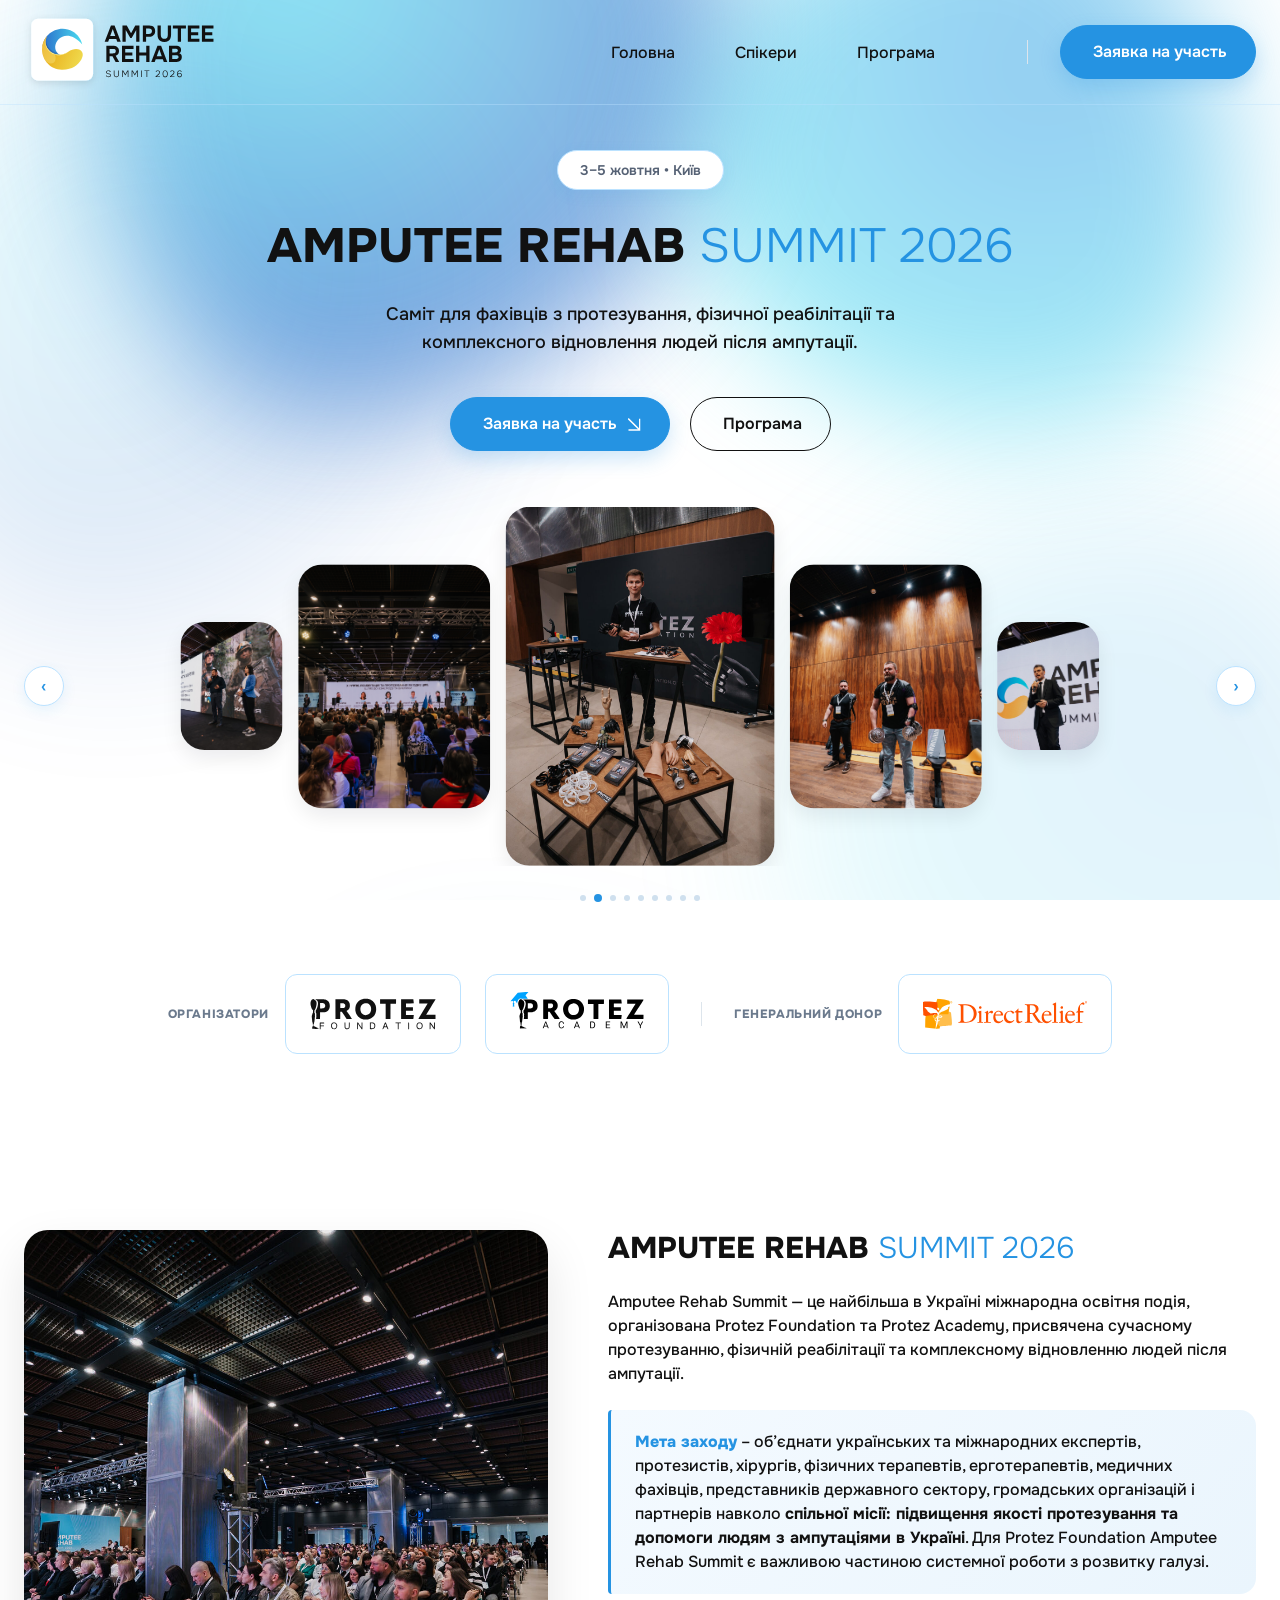
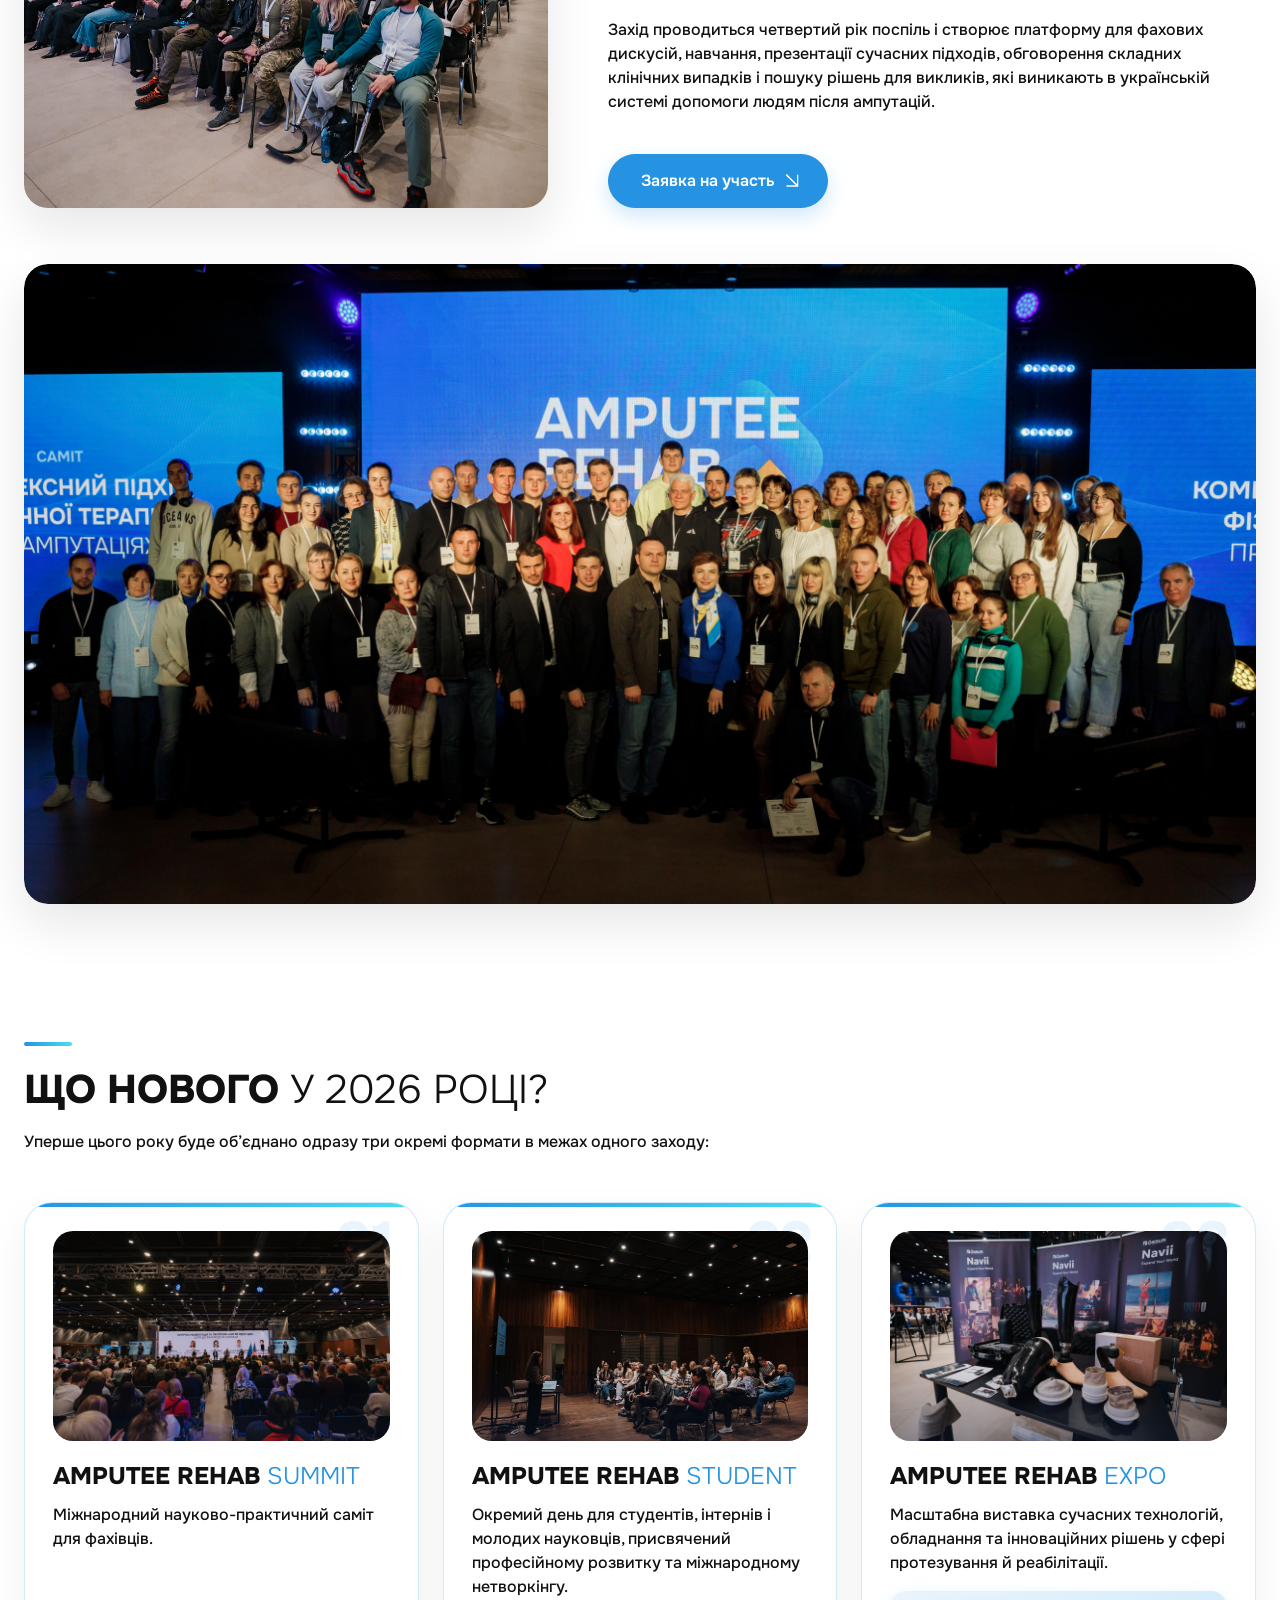
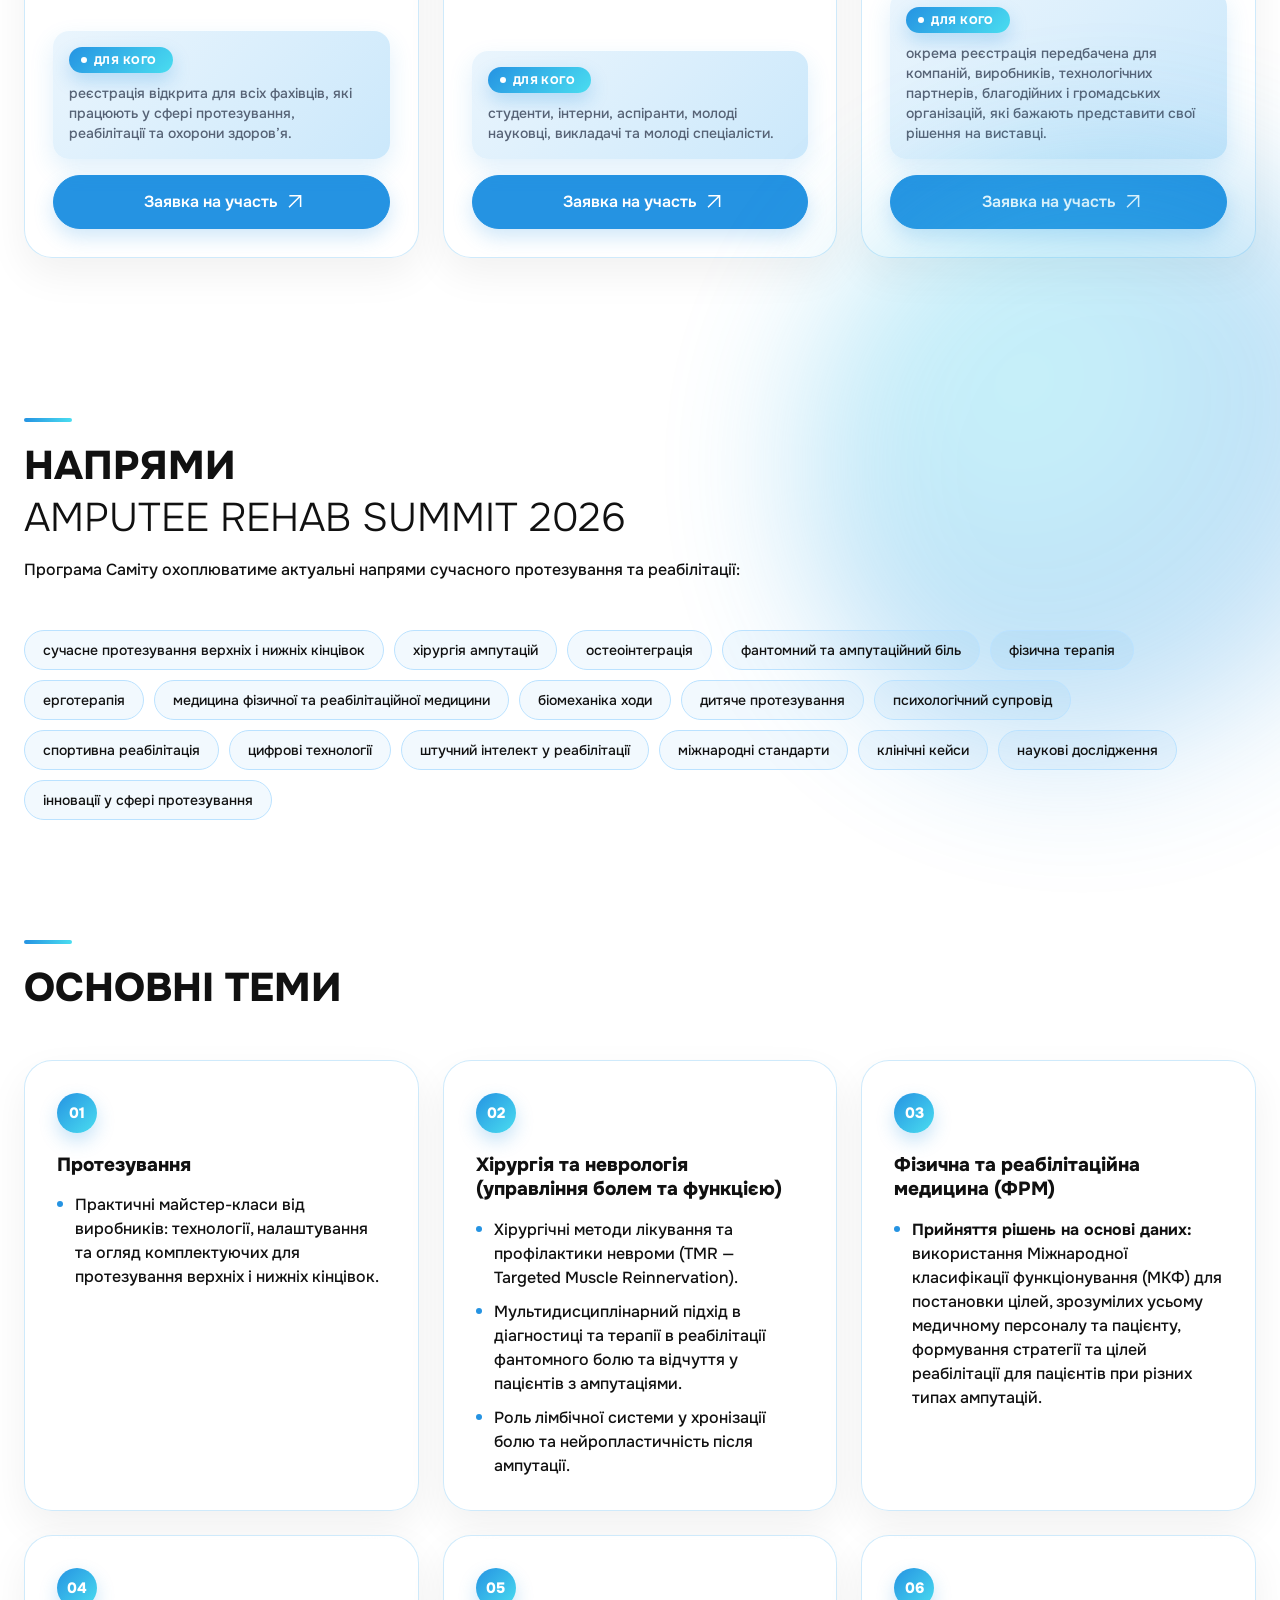
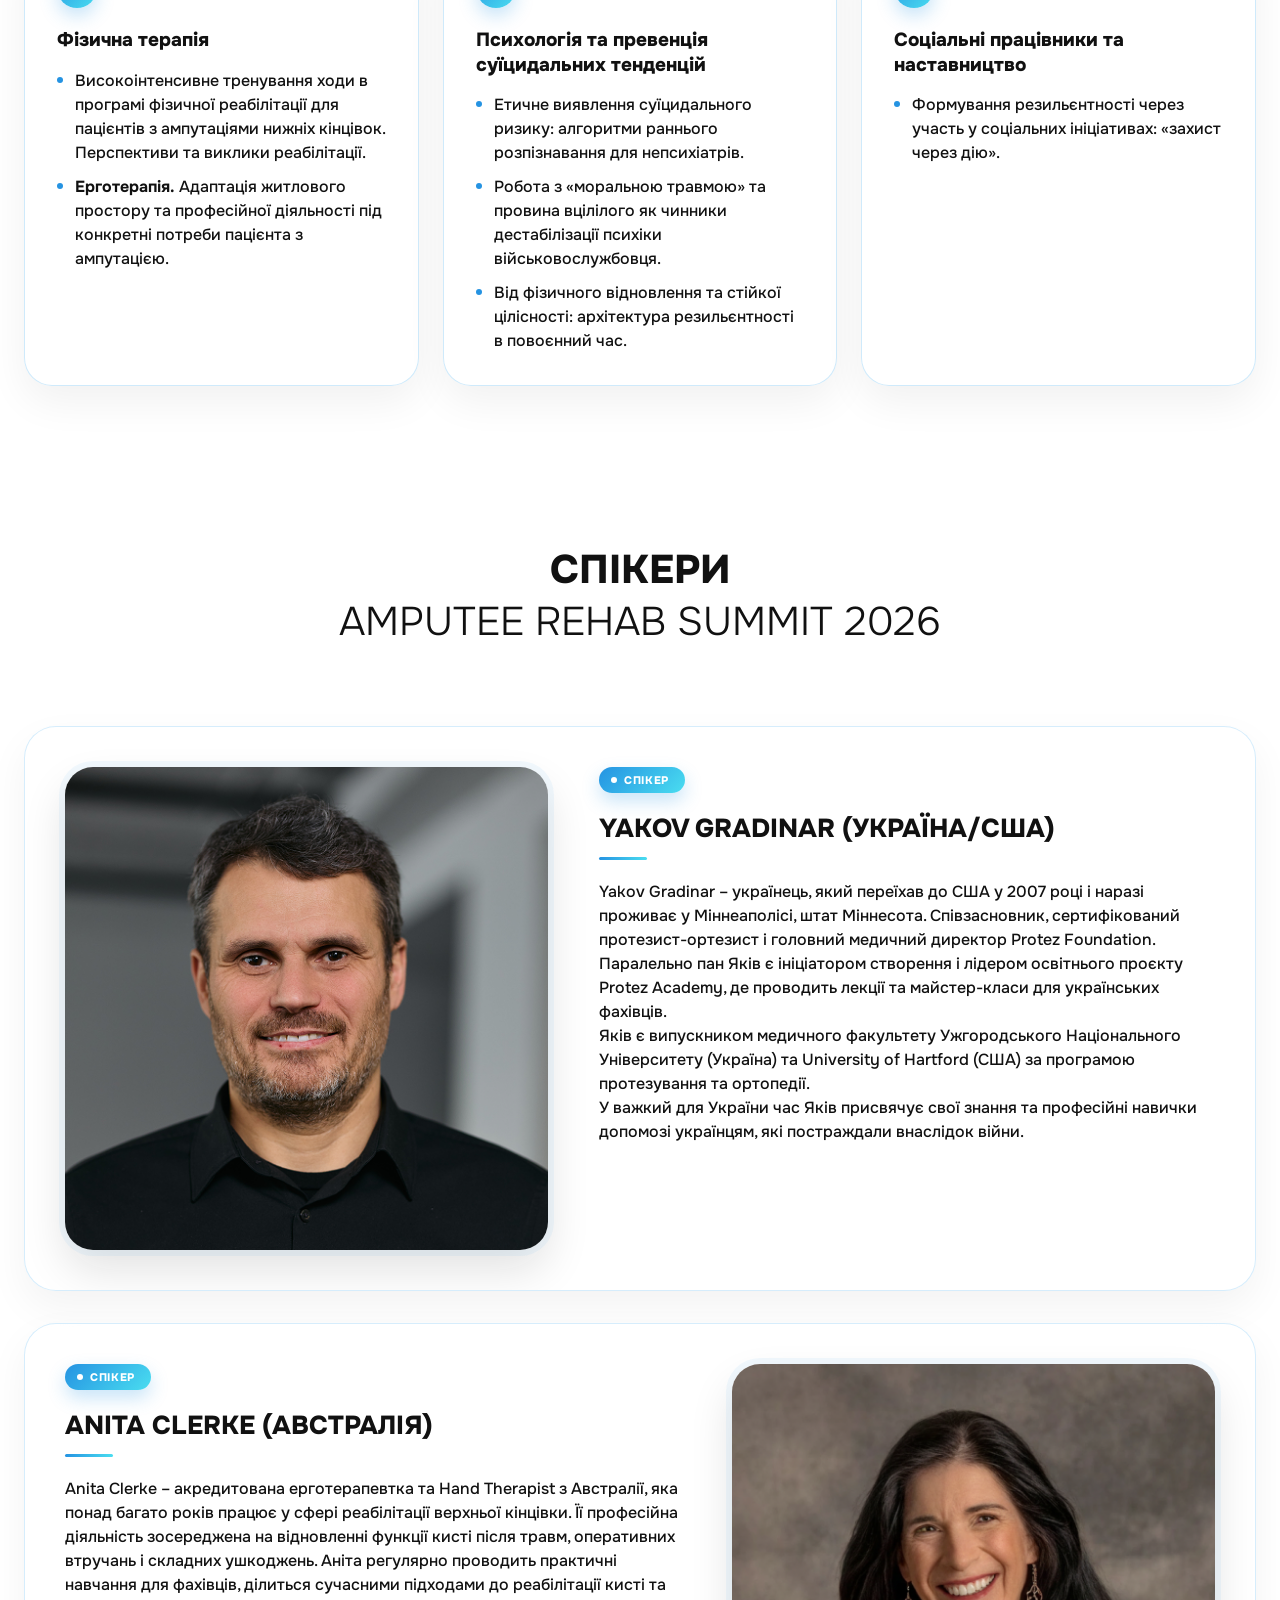
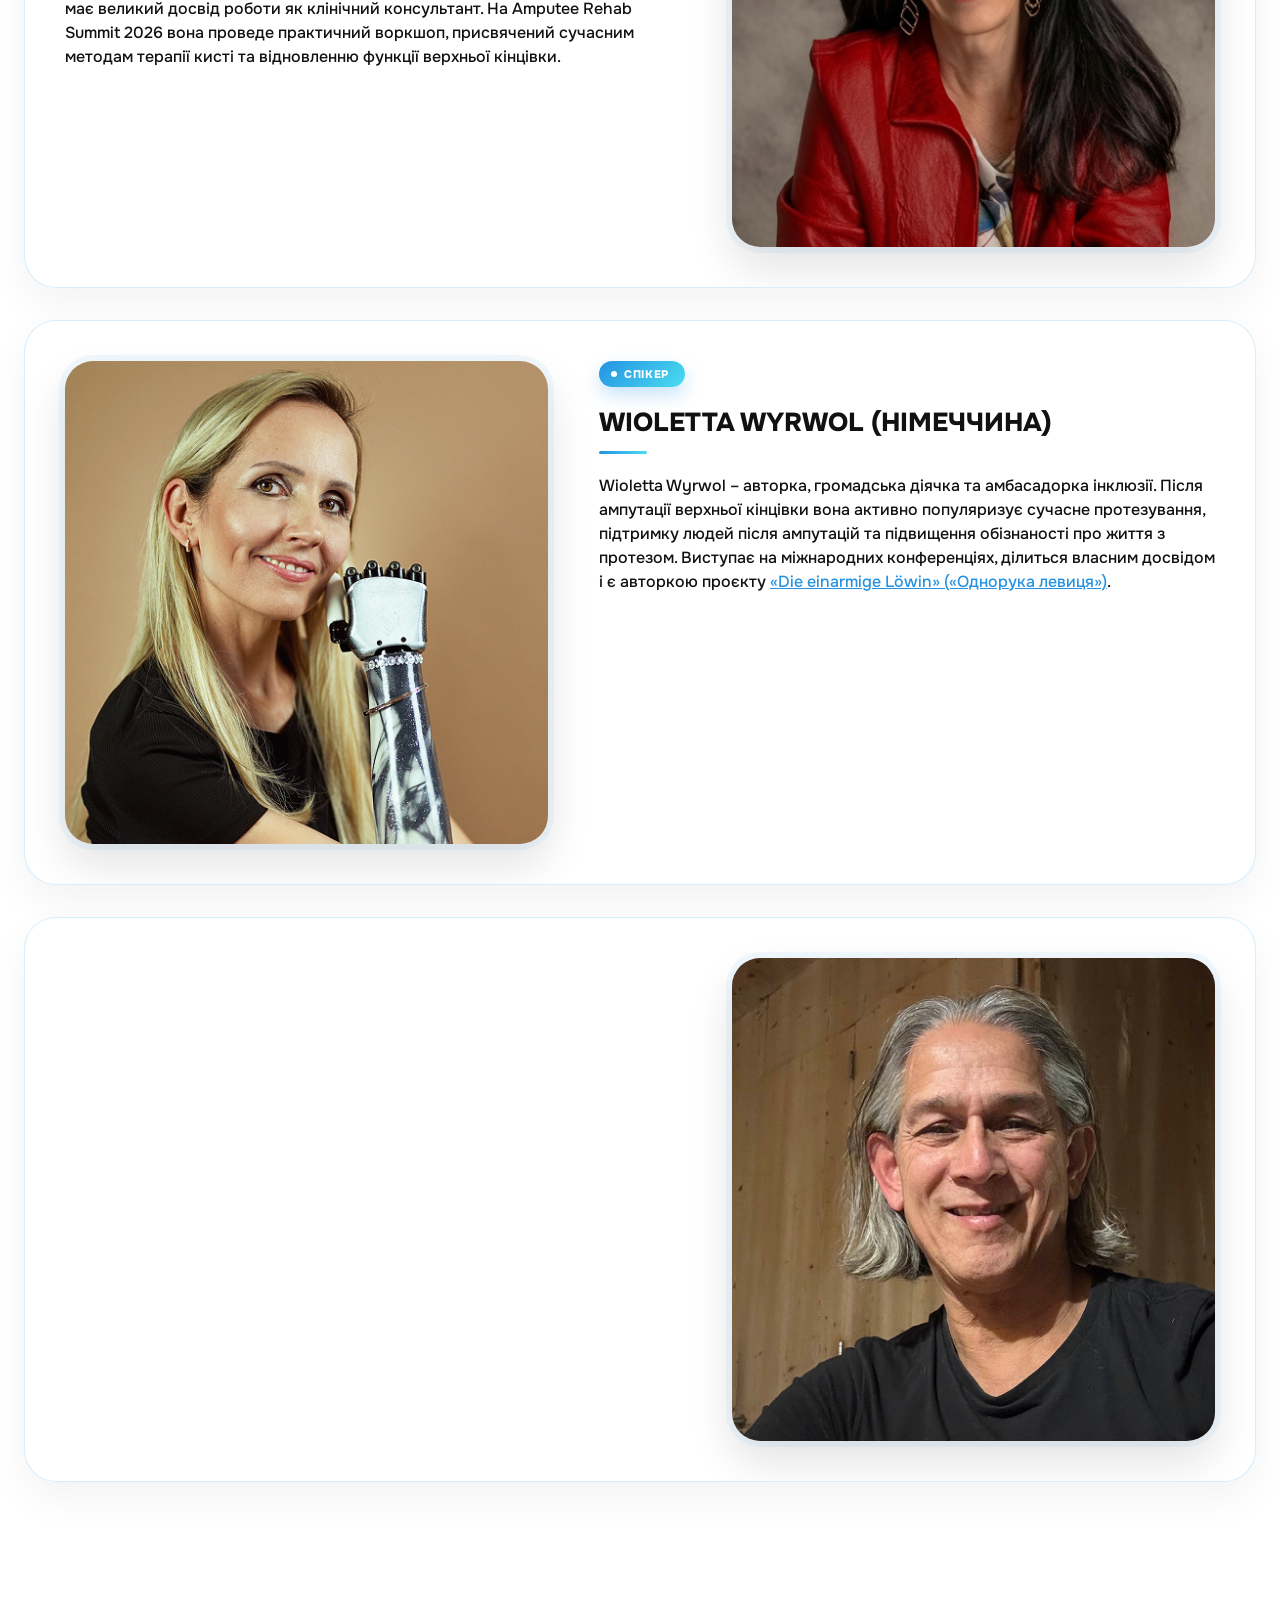
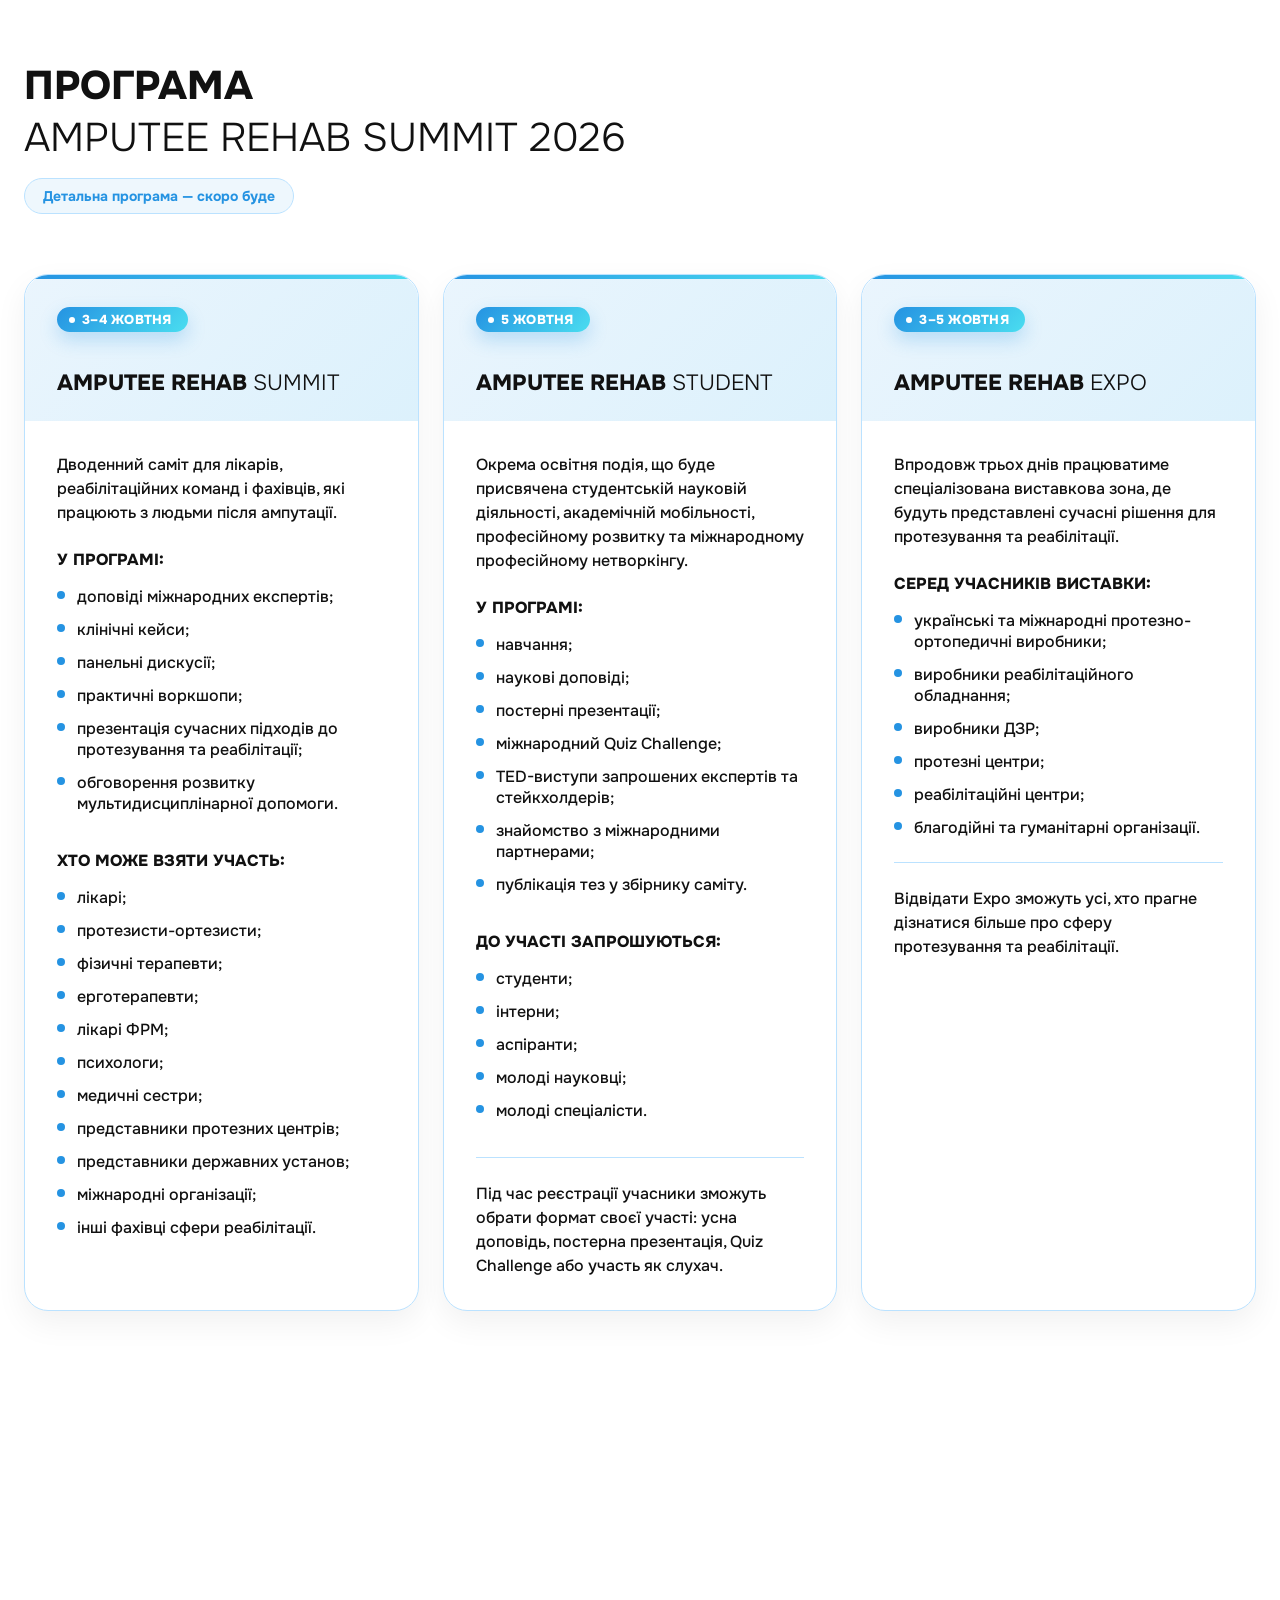
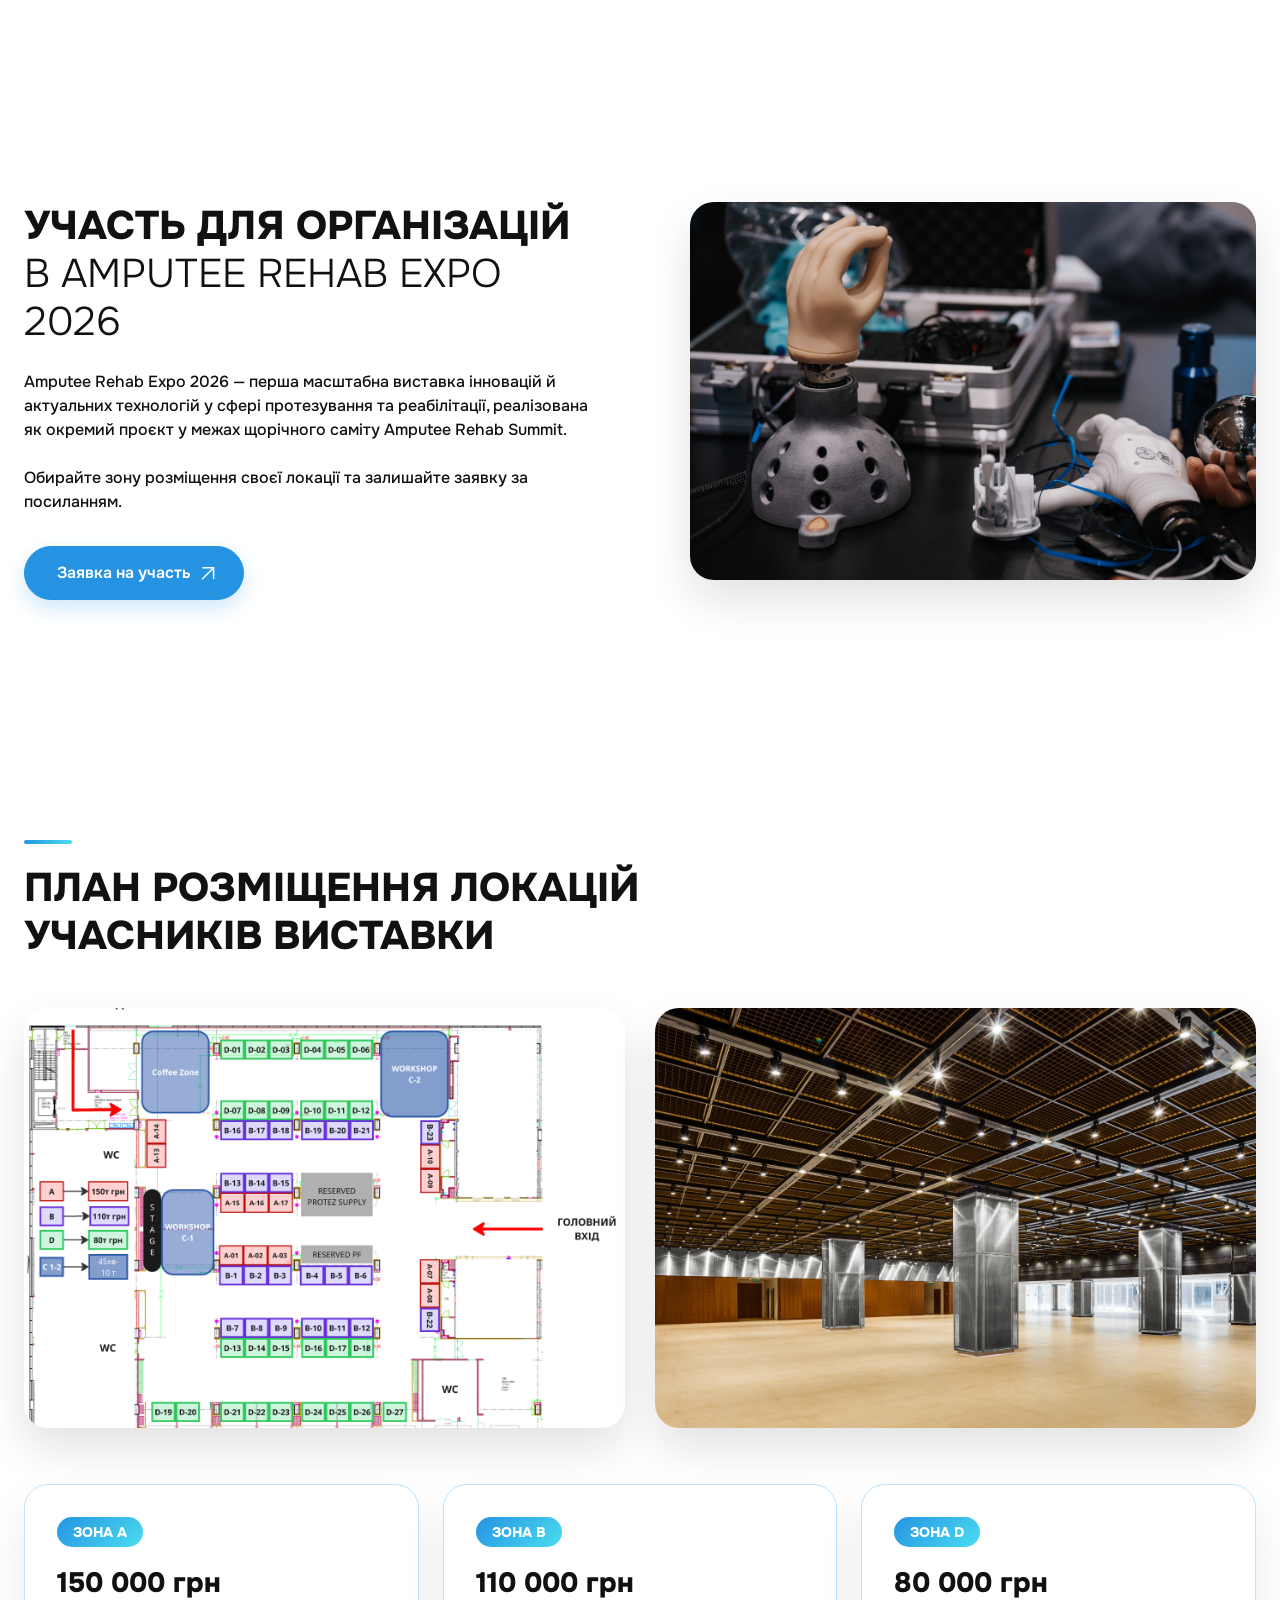
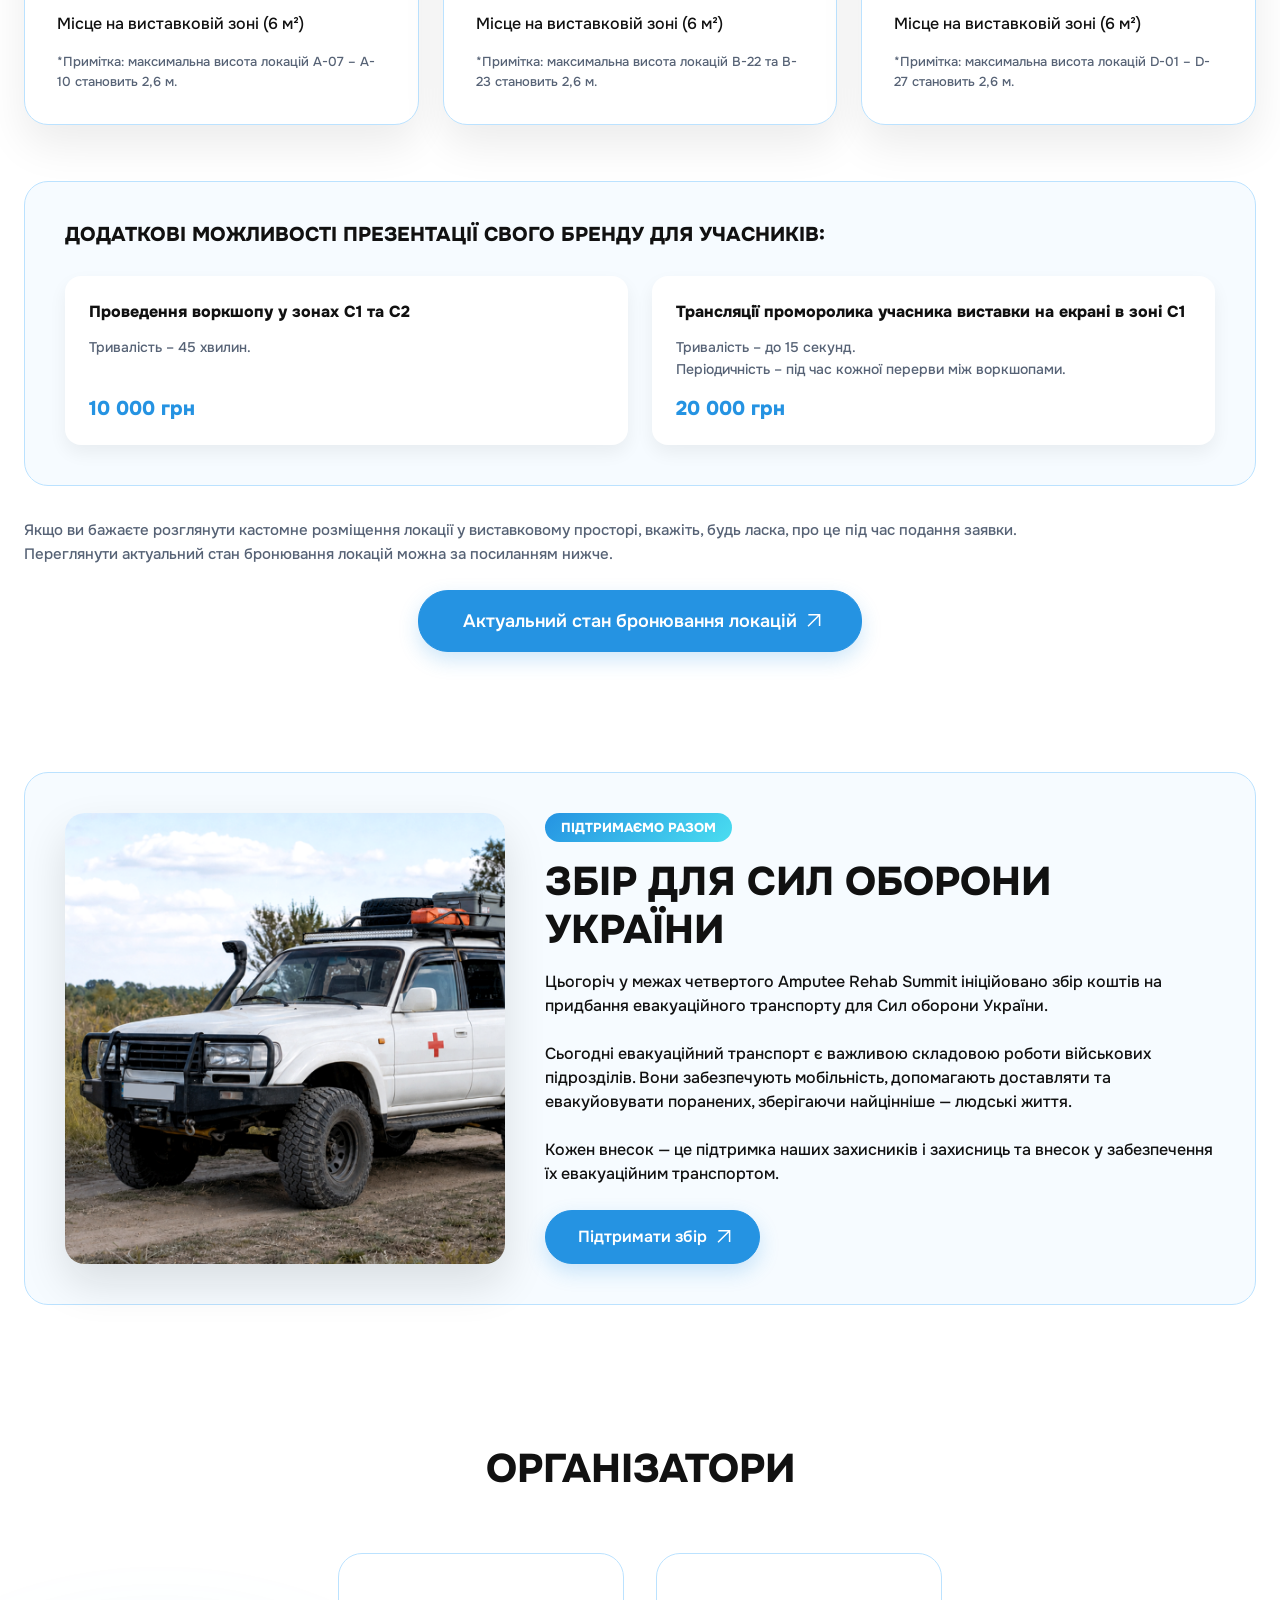
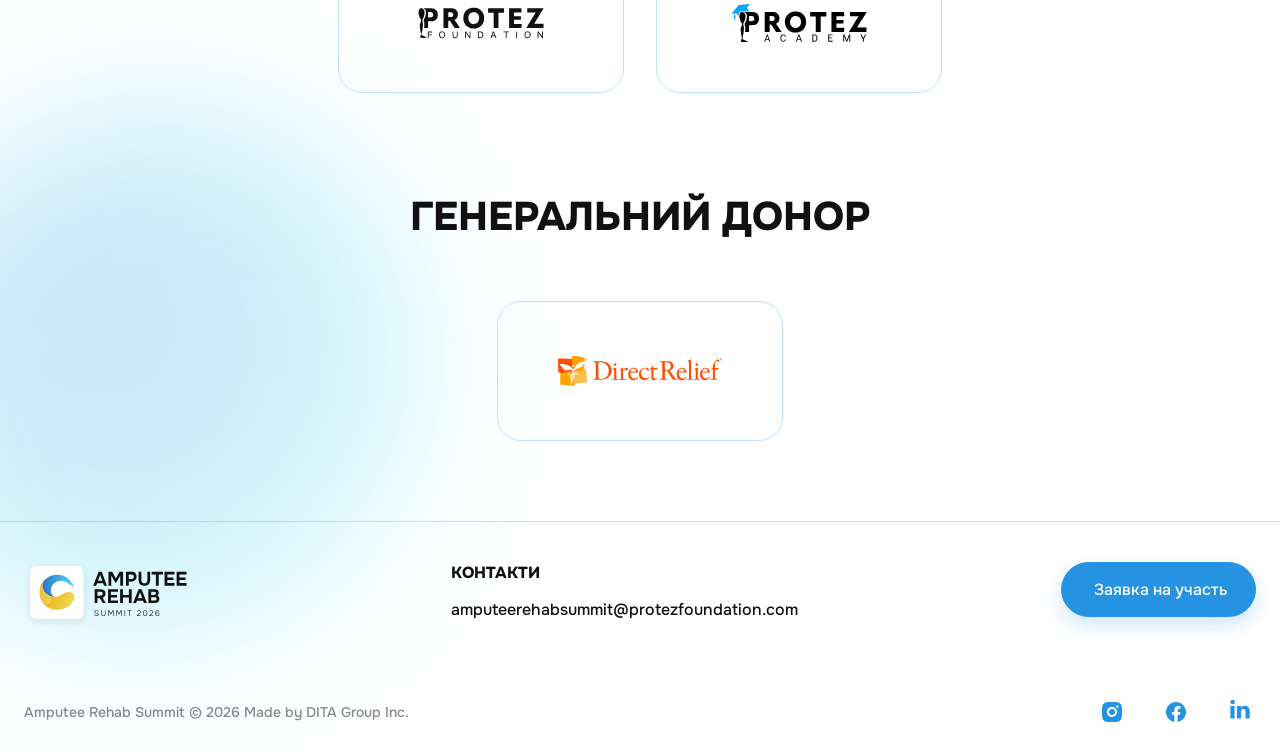
==== commit ee105d2f: "Button fundraiser, General donor" ====
--- a/index.html
+++ b/index.html
@@ -330,7 +330,7 @@
             </div>
             <div class="promo-orgs-divider"></div>
             <div class="promo-orgs-group">
-              <span class="promo-orgs-label">Донор</span>
+              <span class="promo-orgs-label">Генеральний донор</span>
               <div class="promo-orgs-logo-row">
                 <a
                   target="_blank"
@@ -1635,13 +1635,10 @@
               Кожен внесок — це підтримка наших захисників і захисниць та
               внесок у забезпечення їх евакуаційним транспортом.
             </p>
-            <!-- Кнопку тимчасово приховано (буде повернута пізніше), розмір блоку збережено -->
             <a
               target="_blank"
-              href="#"
-              class="all-btn expo-fundraiser-btn temp-hidden"
-              aria-hidden="true"
-              tabindex="-1"
+              href="https://next.privat24.ua/env/donate/5f673a86"
+              class="all-btn expo-fundraiser-btn"
               >Підтримати збір <img loading="lazy" src="./img/arrow-btn.svg" alt=""
             /></a>
           </div>
@@ -1744,7 +1741,7 @@
     <div class="partners-block">
       <div class="section-glow bottom-glow" aria-hidden="true"></div>
       <div class="container">
-        <h2 class="title"> Донор </h2>
+        <h2 class="title"> Генеральний донор </h2>
         <div class="partners-wrap">
           <div class="flex">
             <a
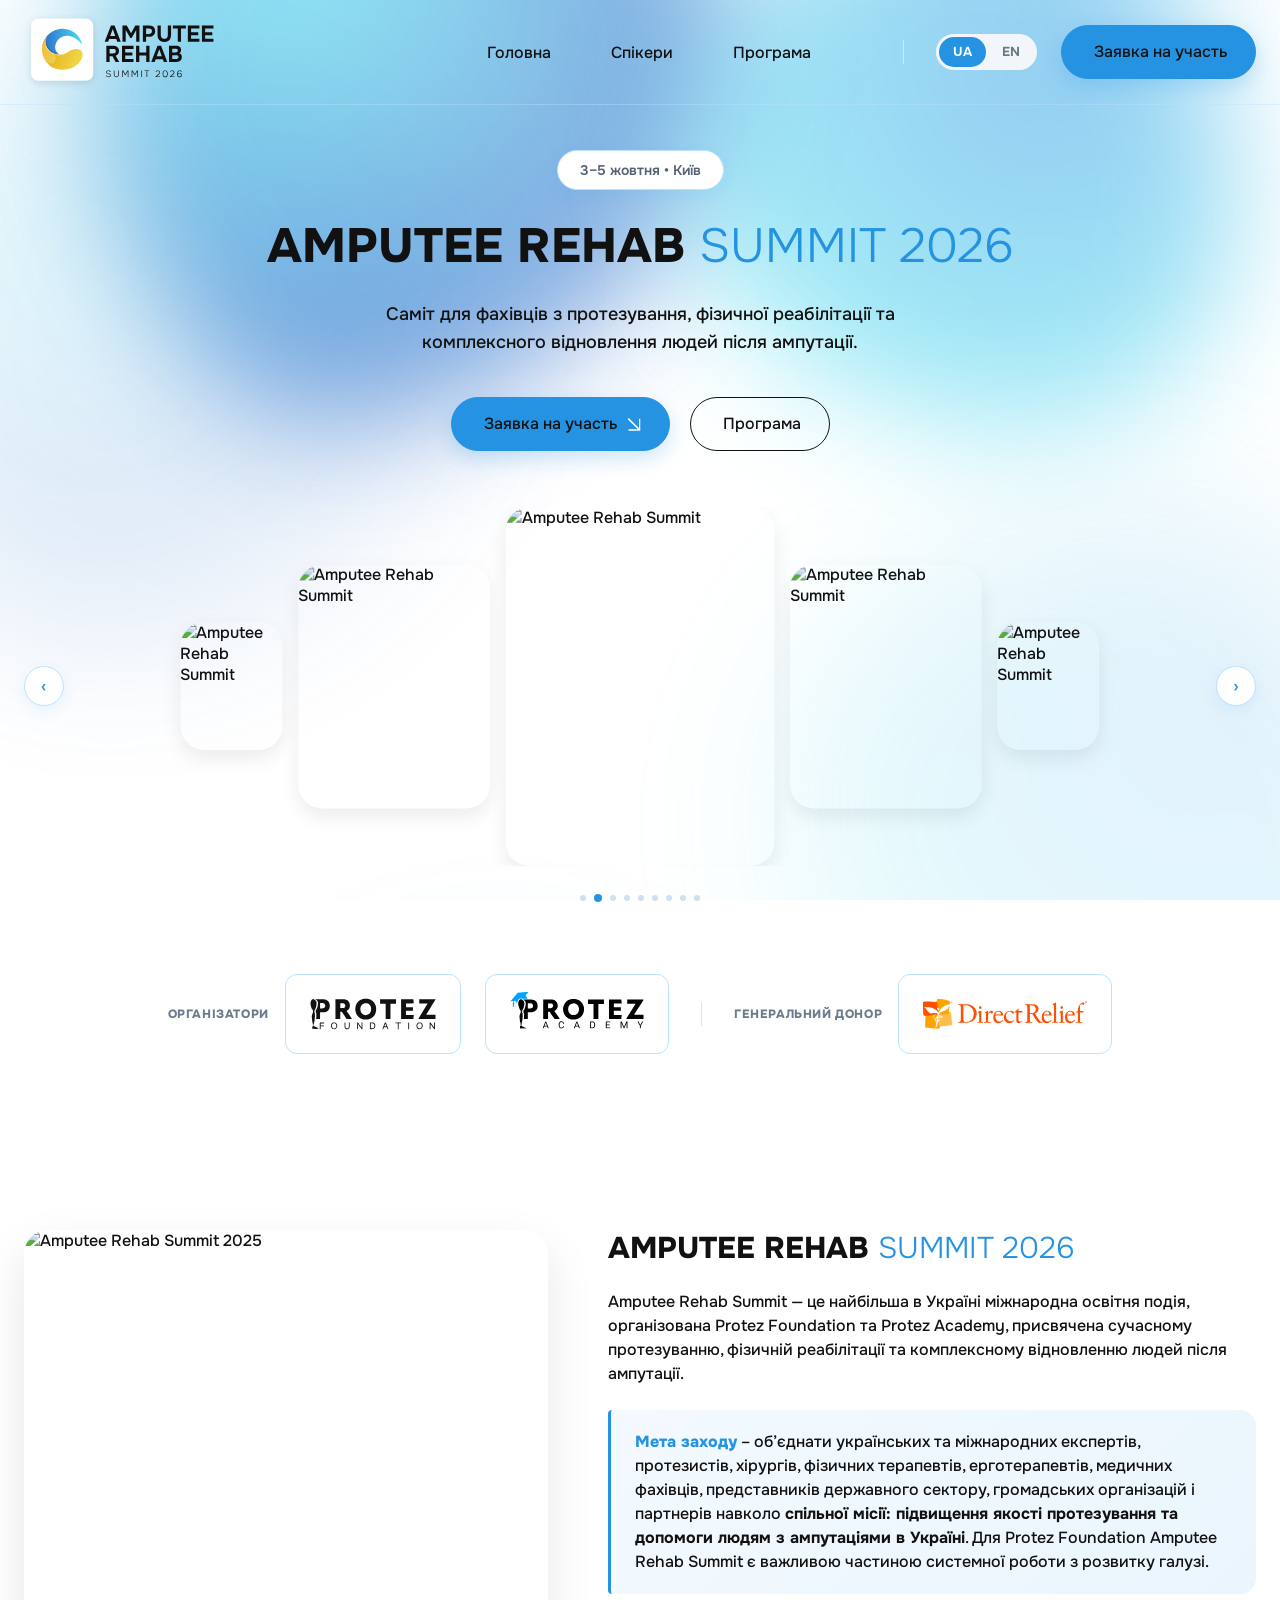
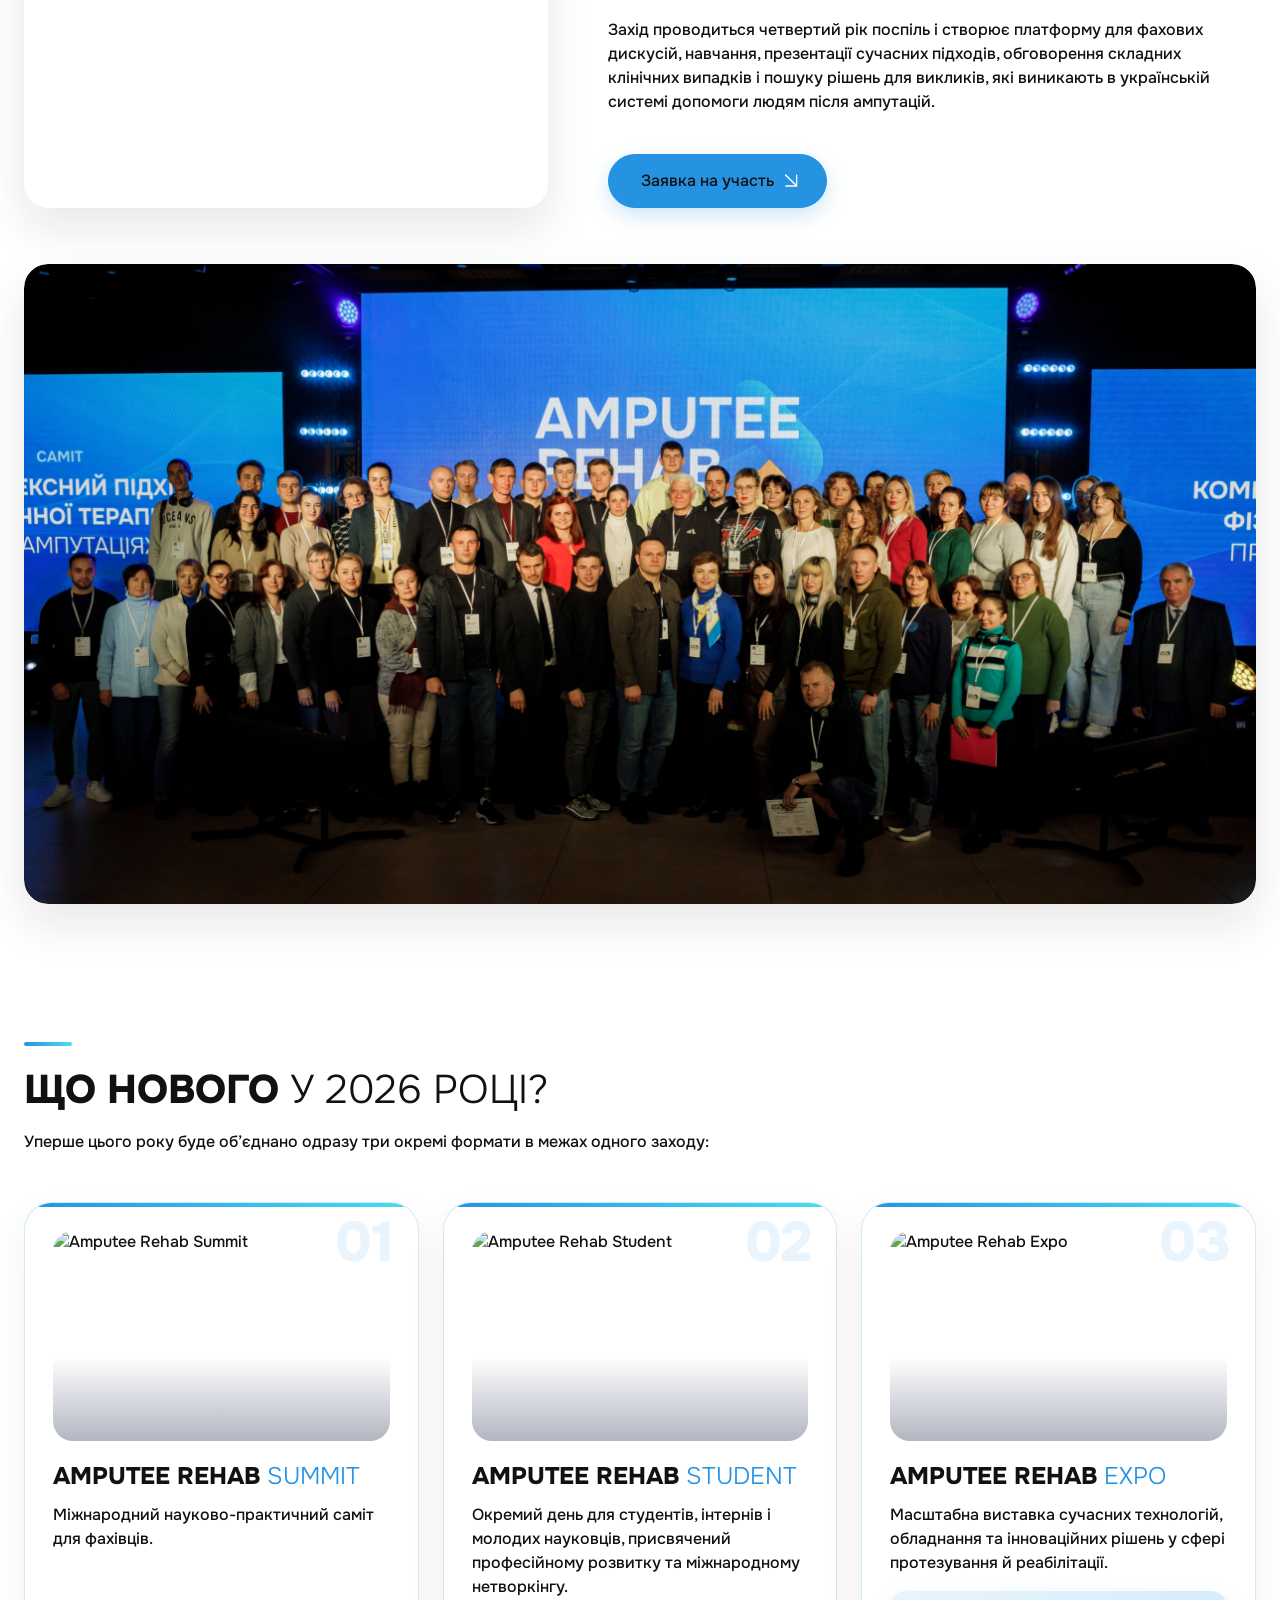
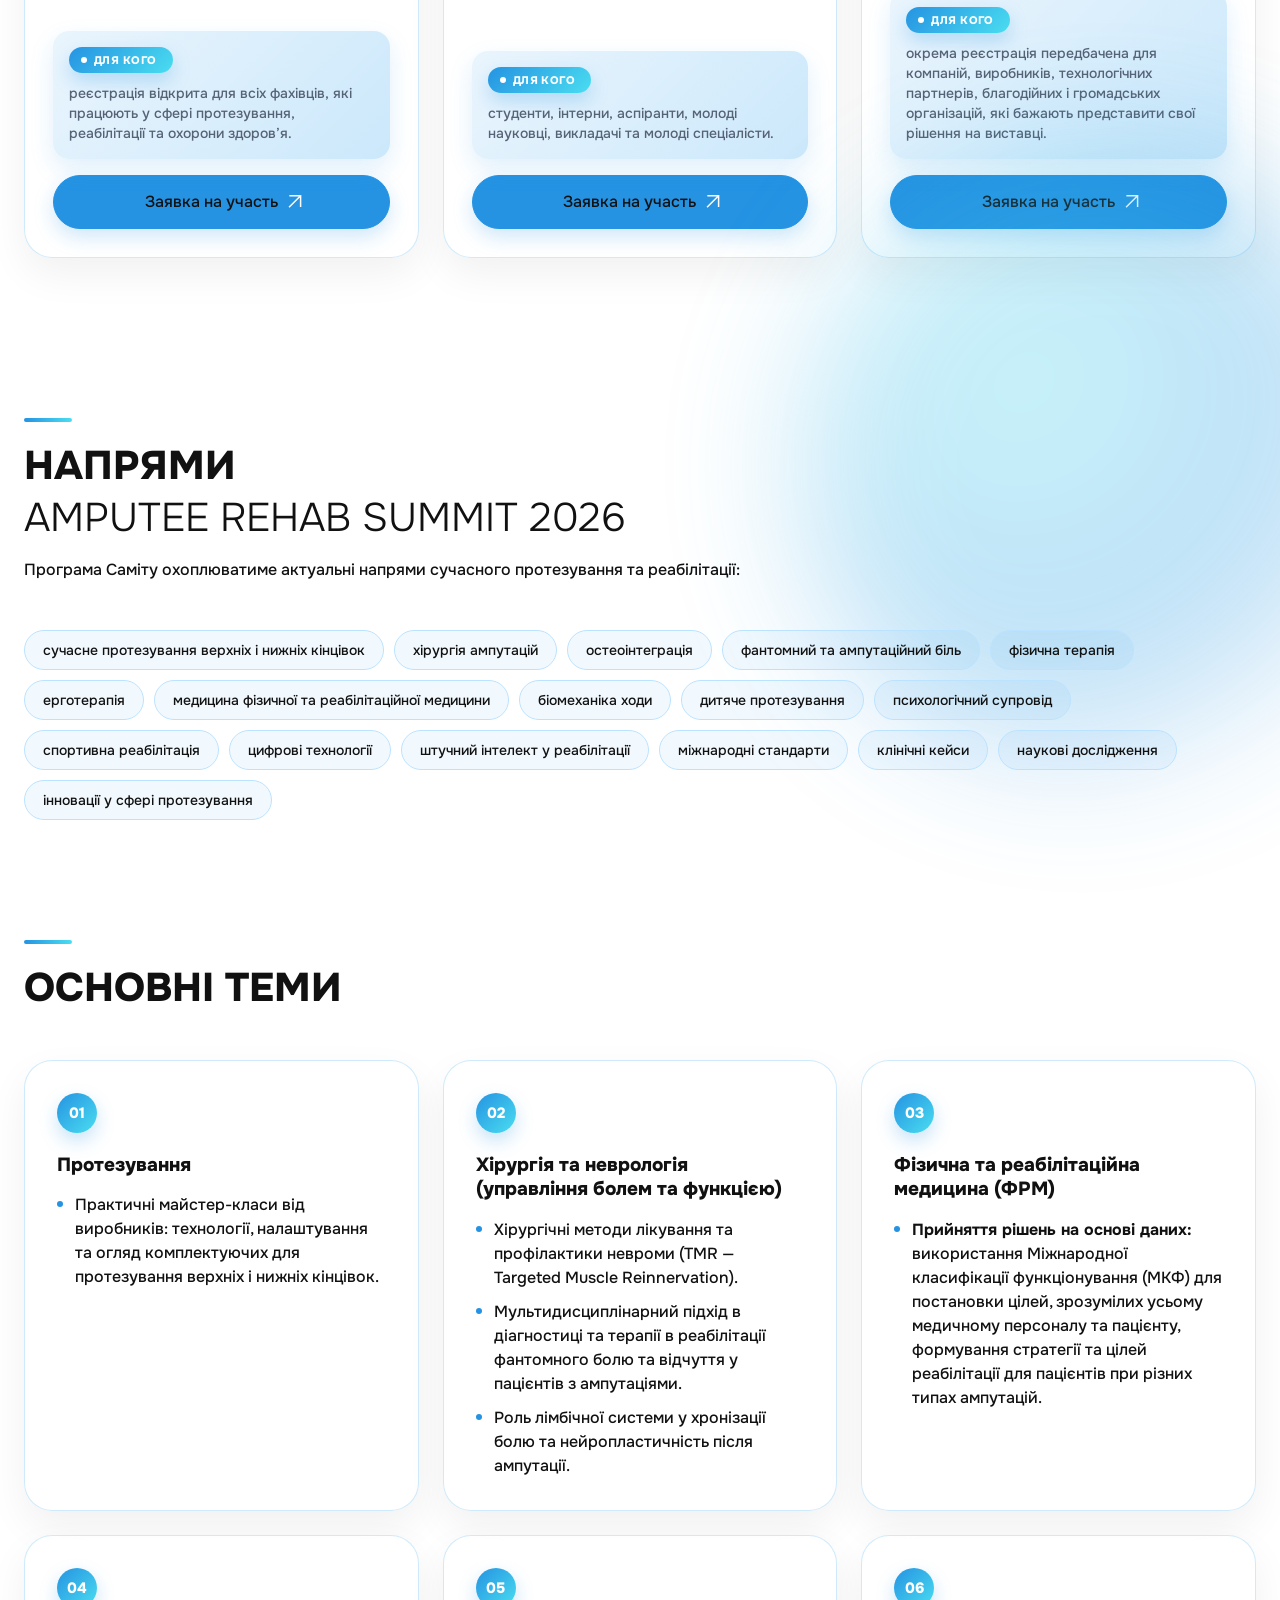
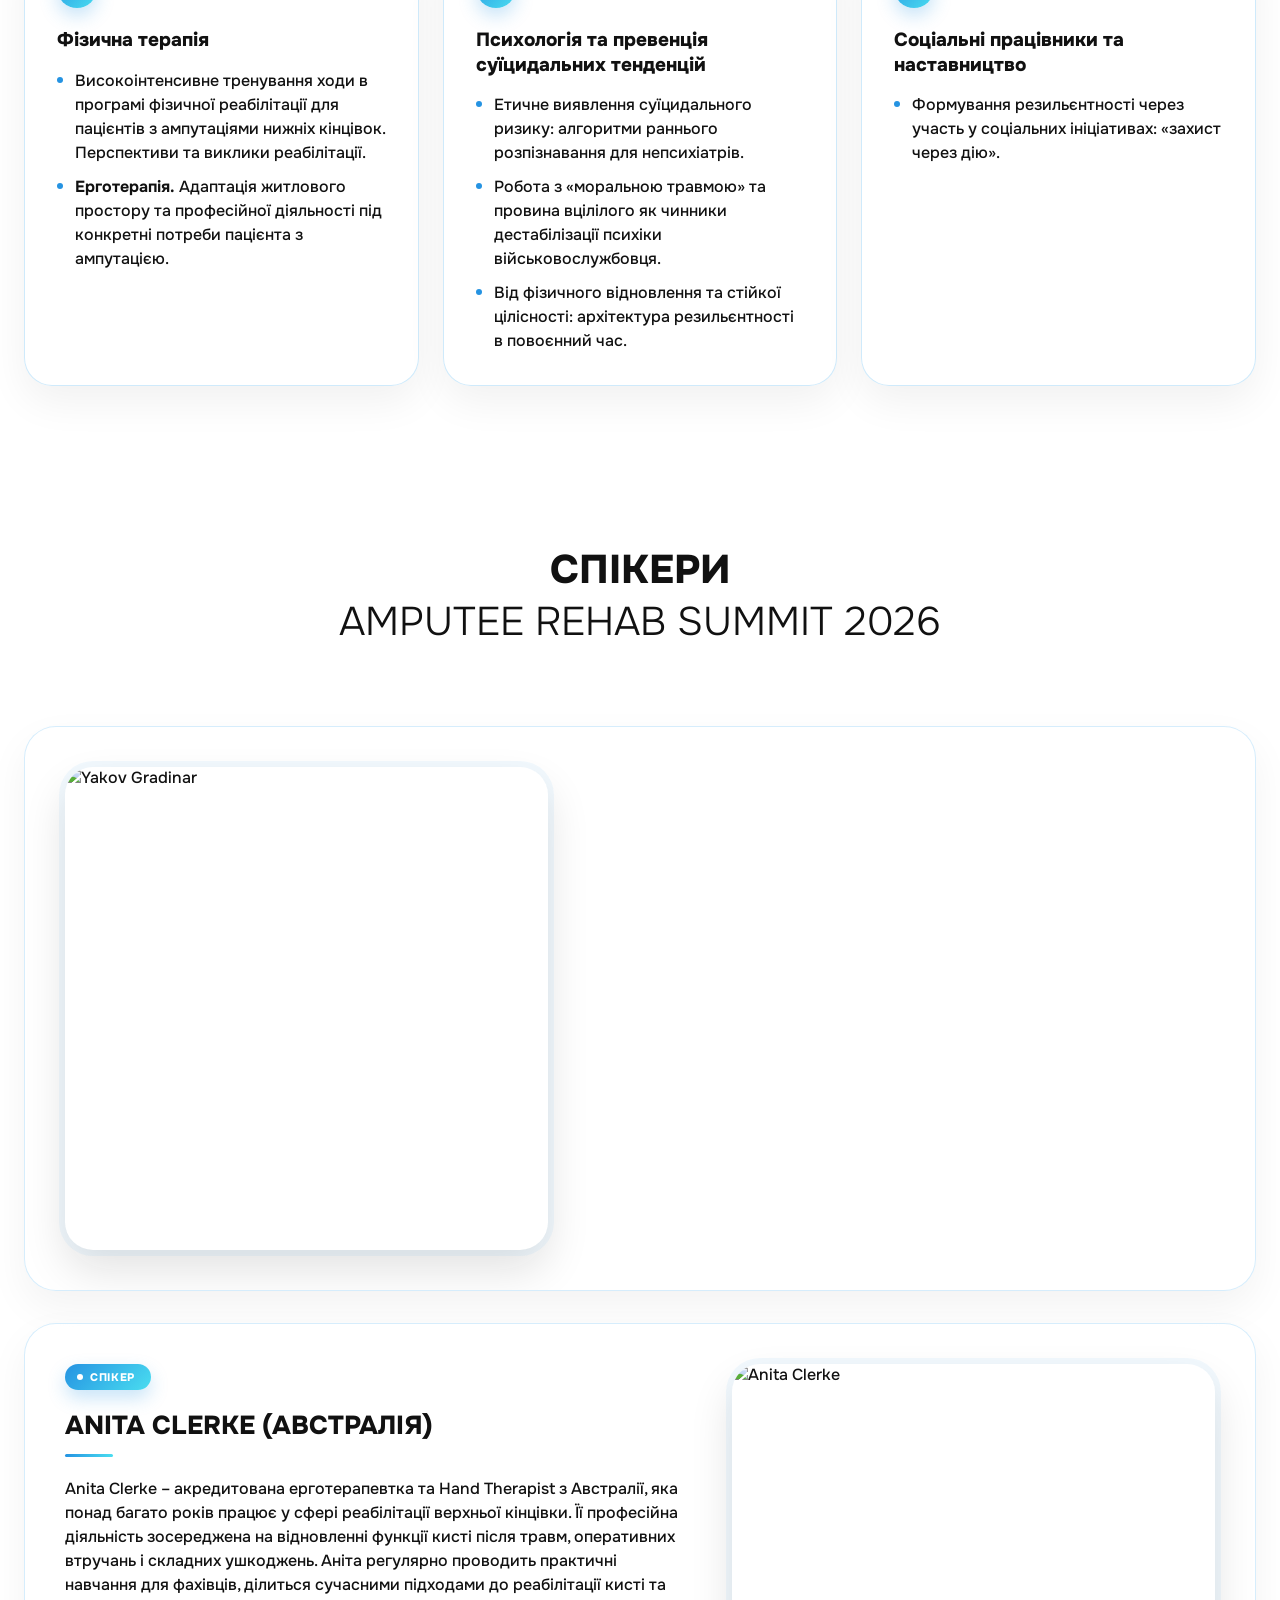
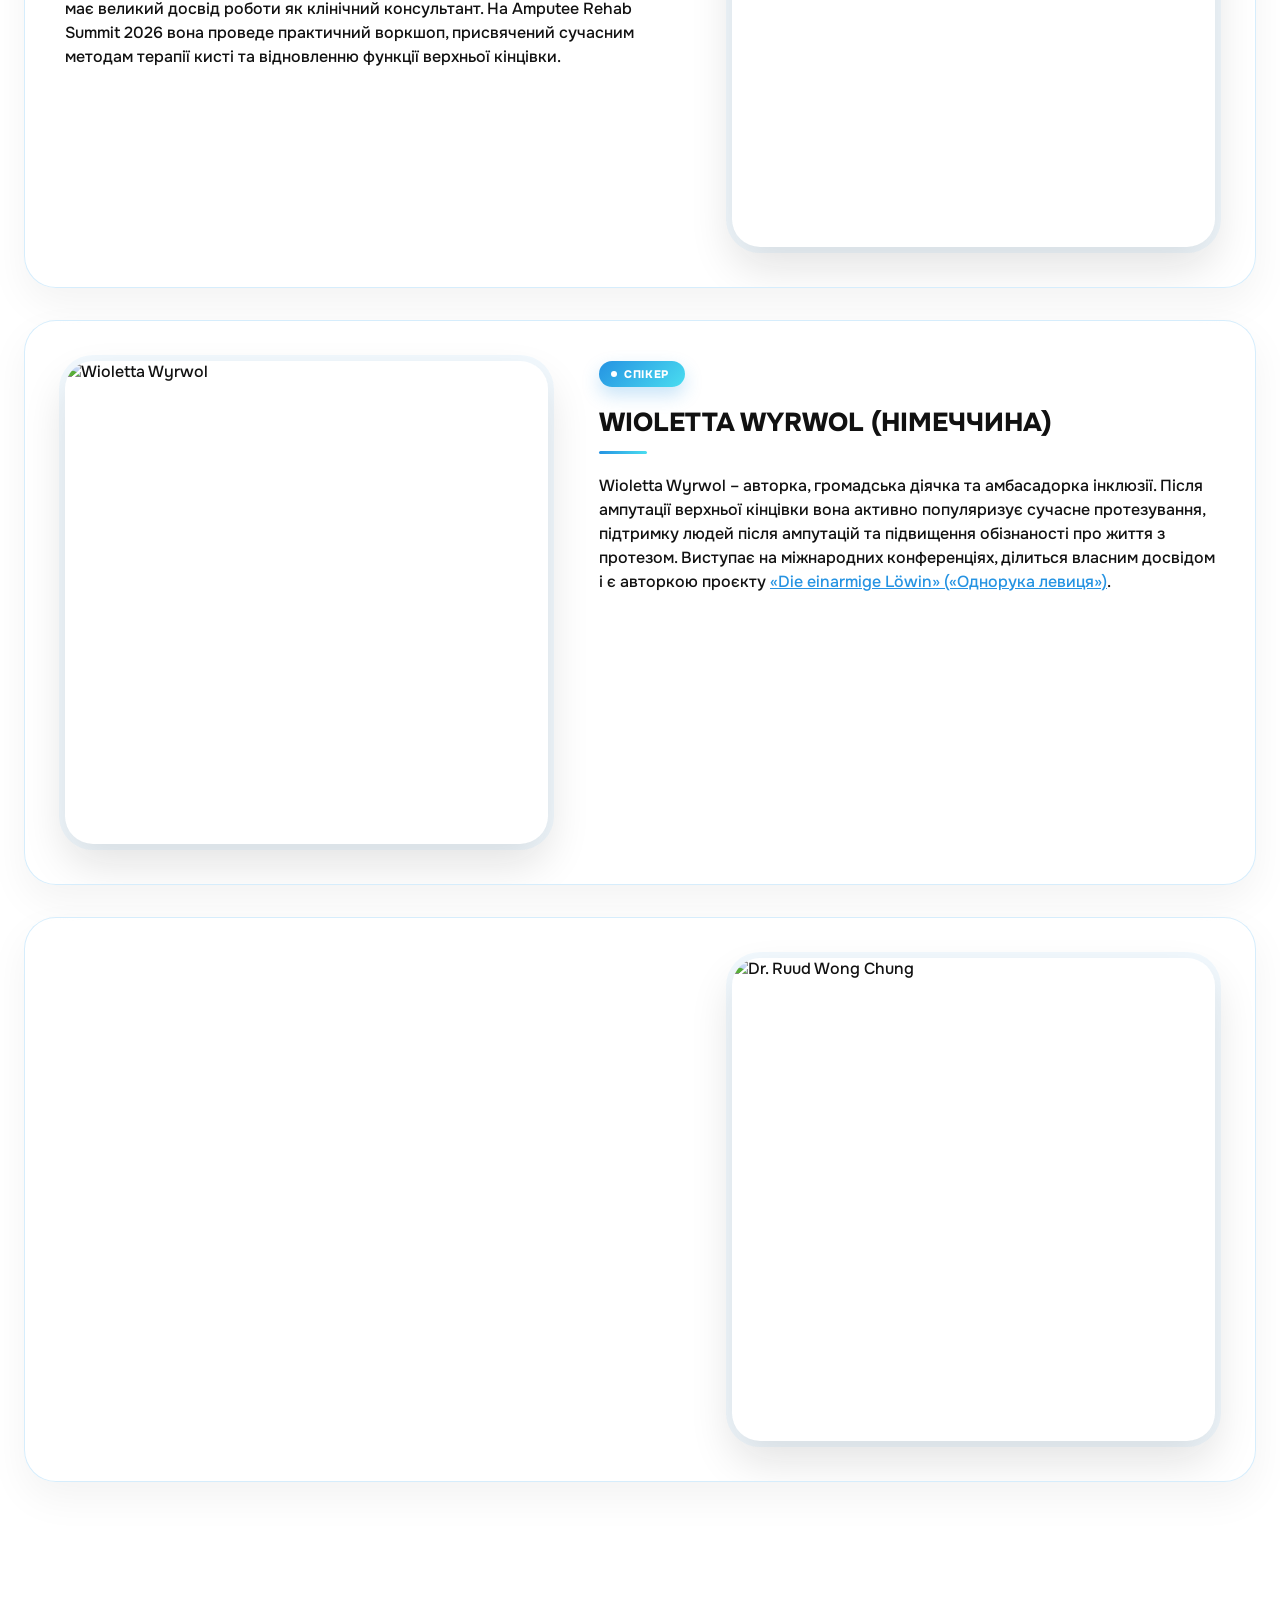
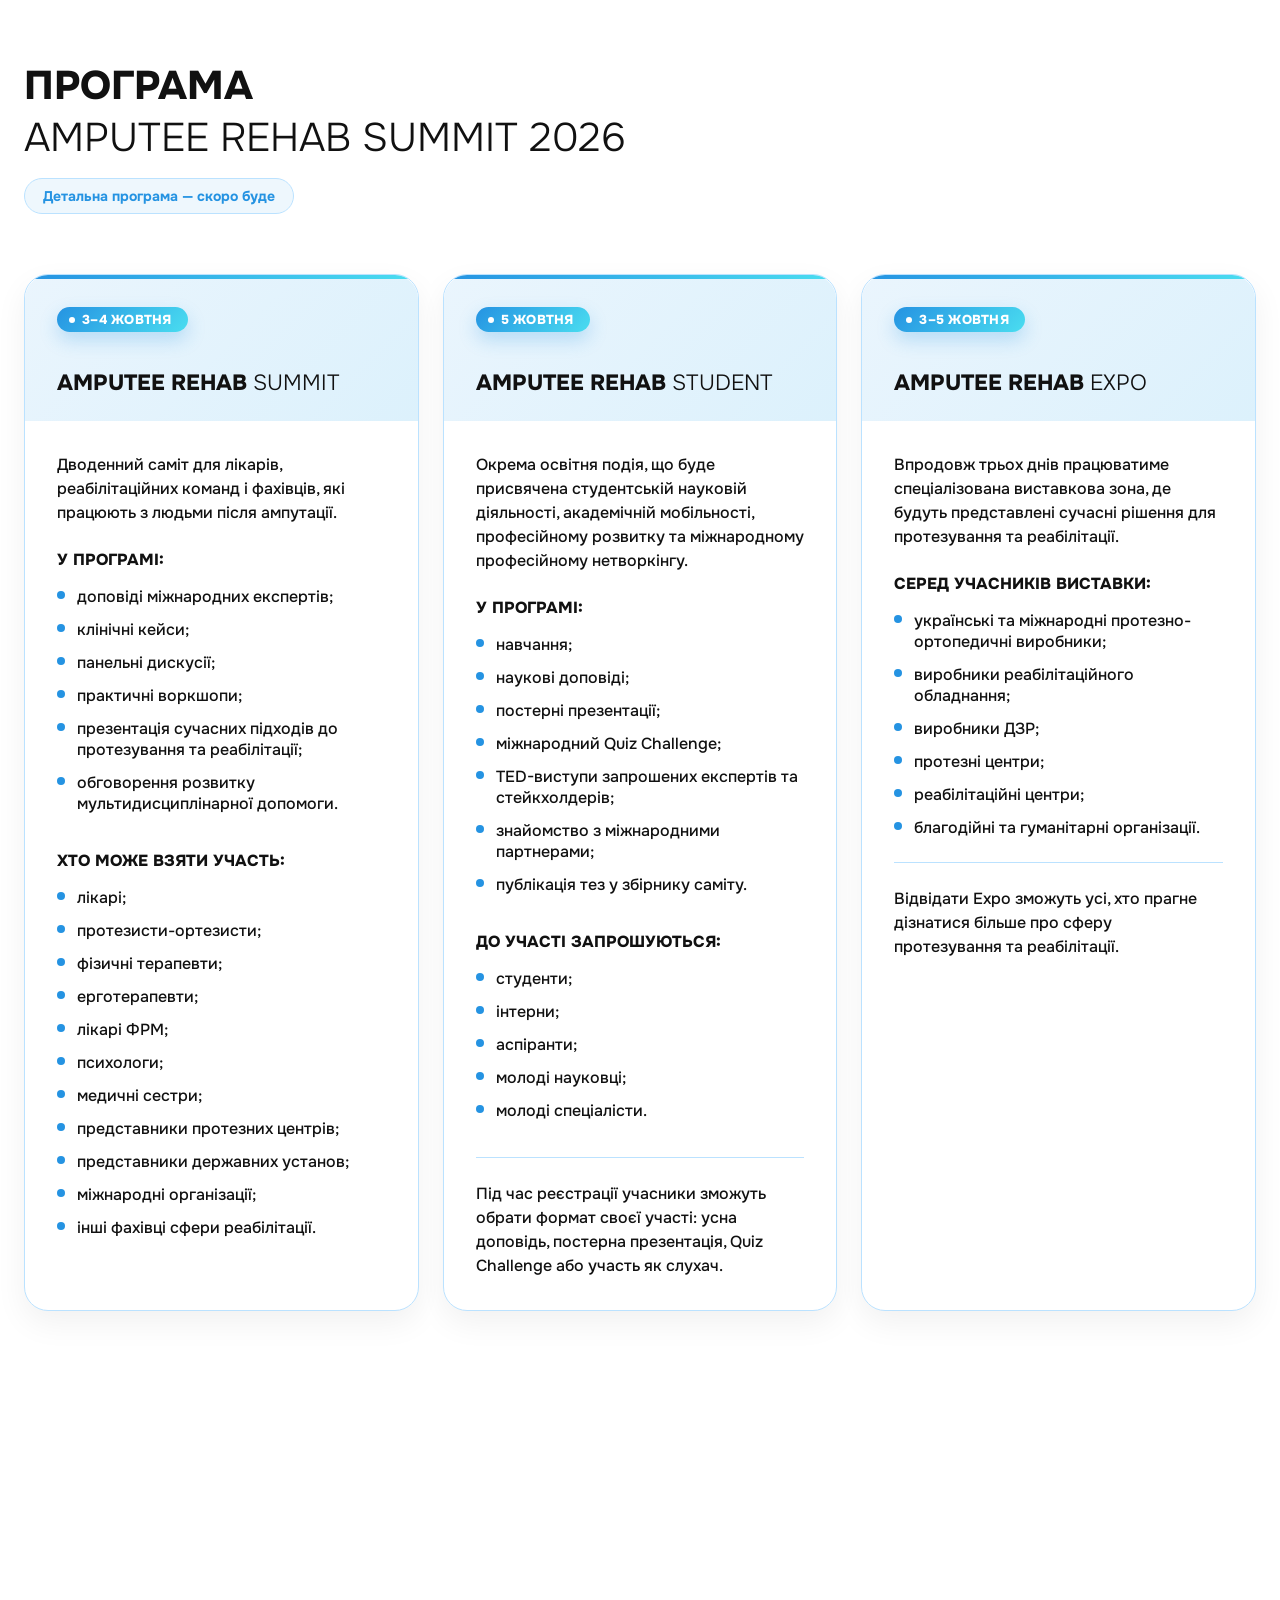
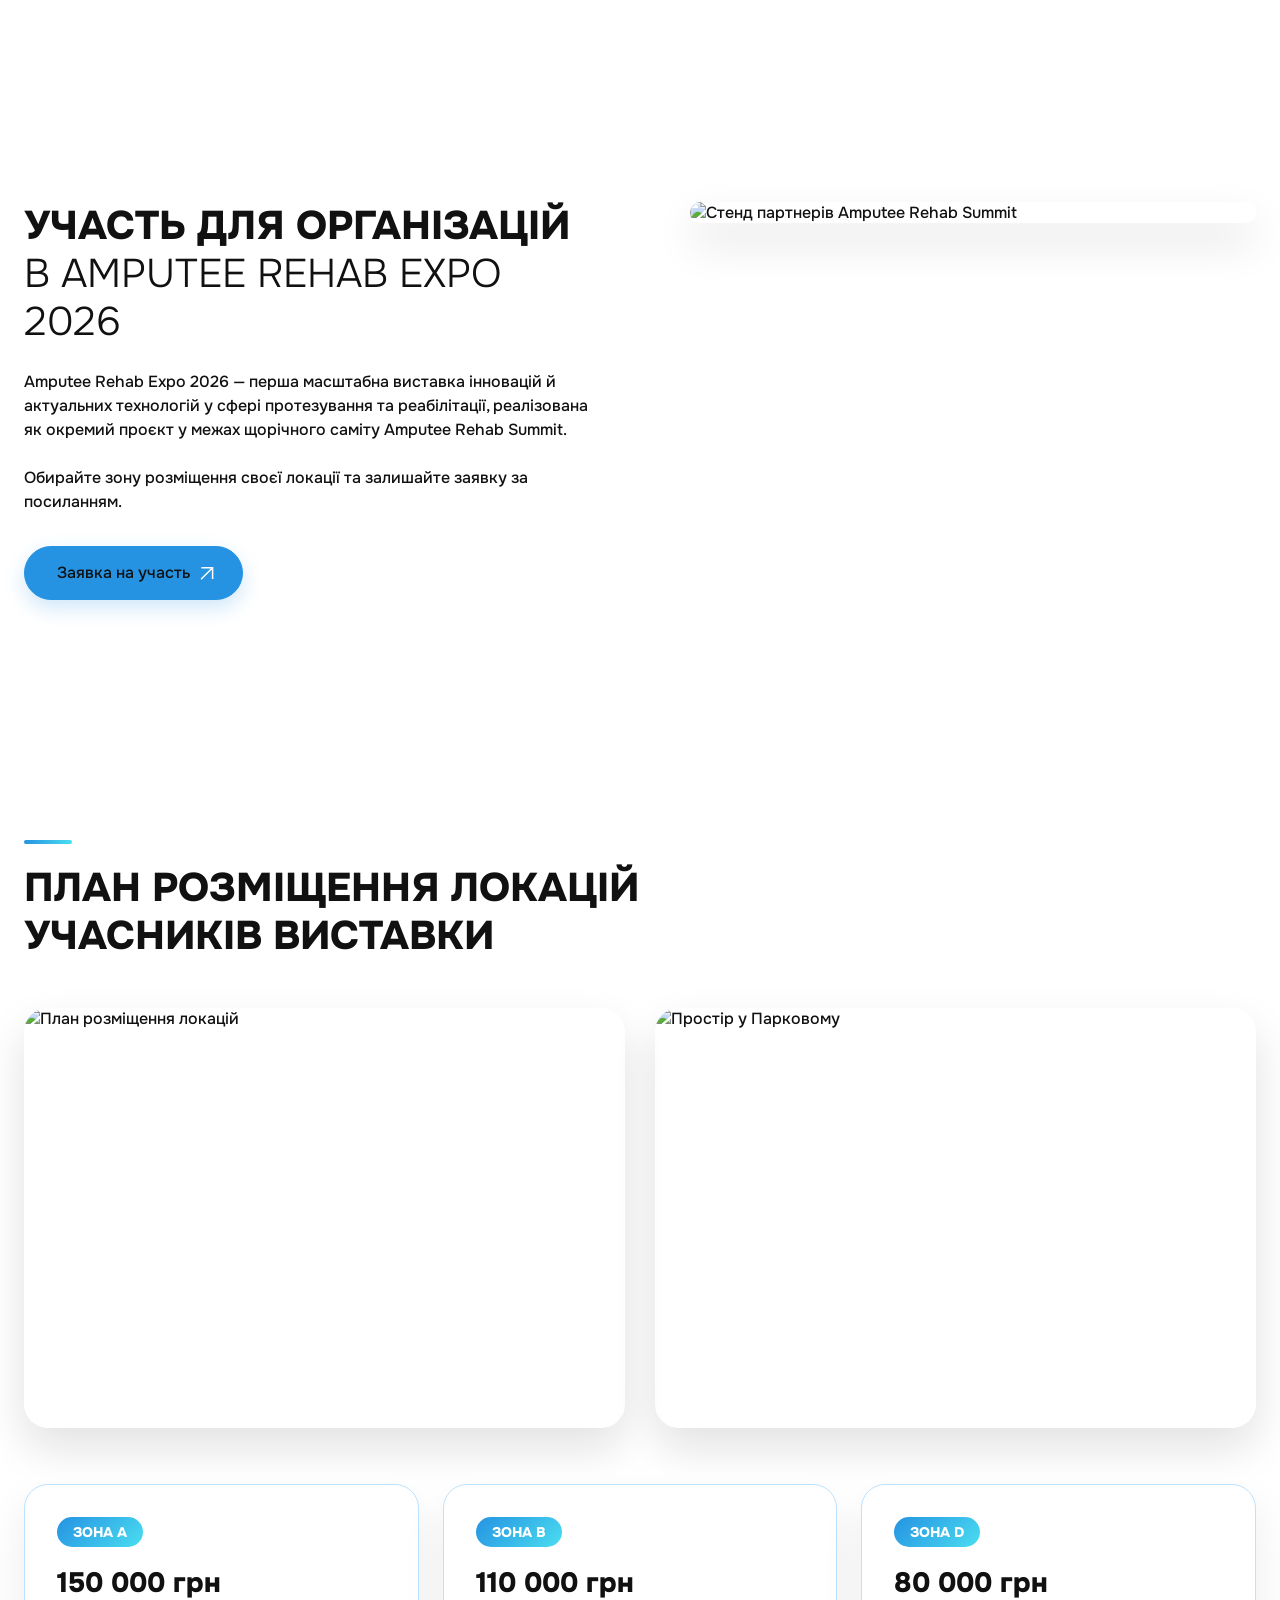
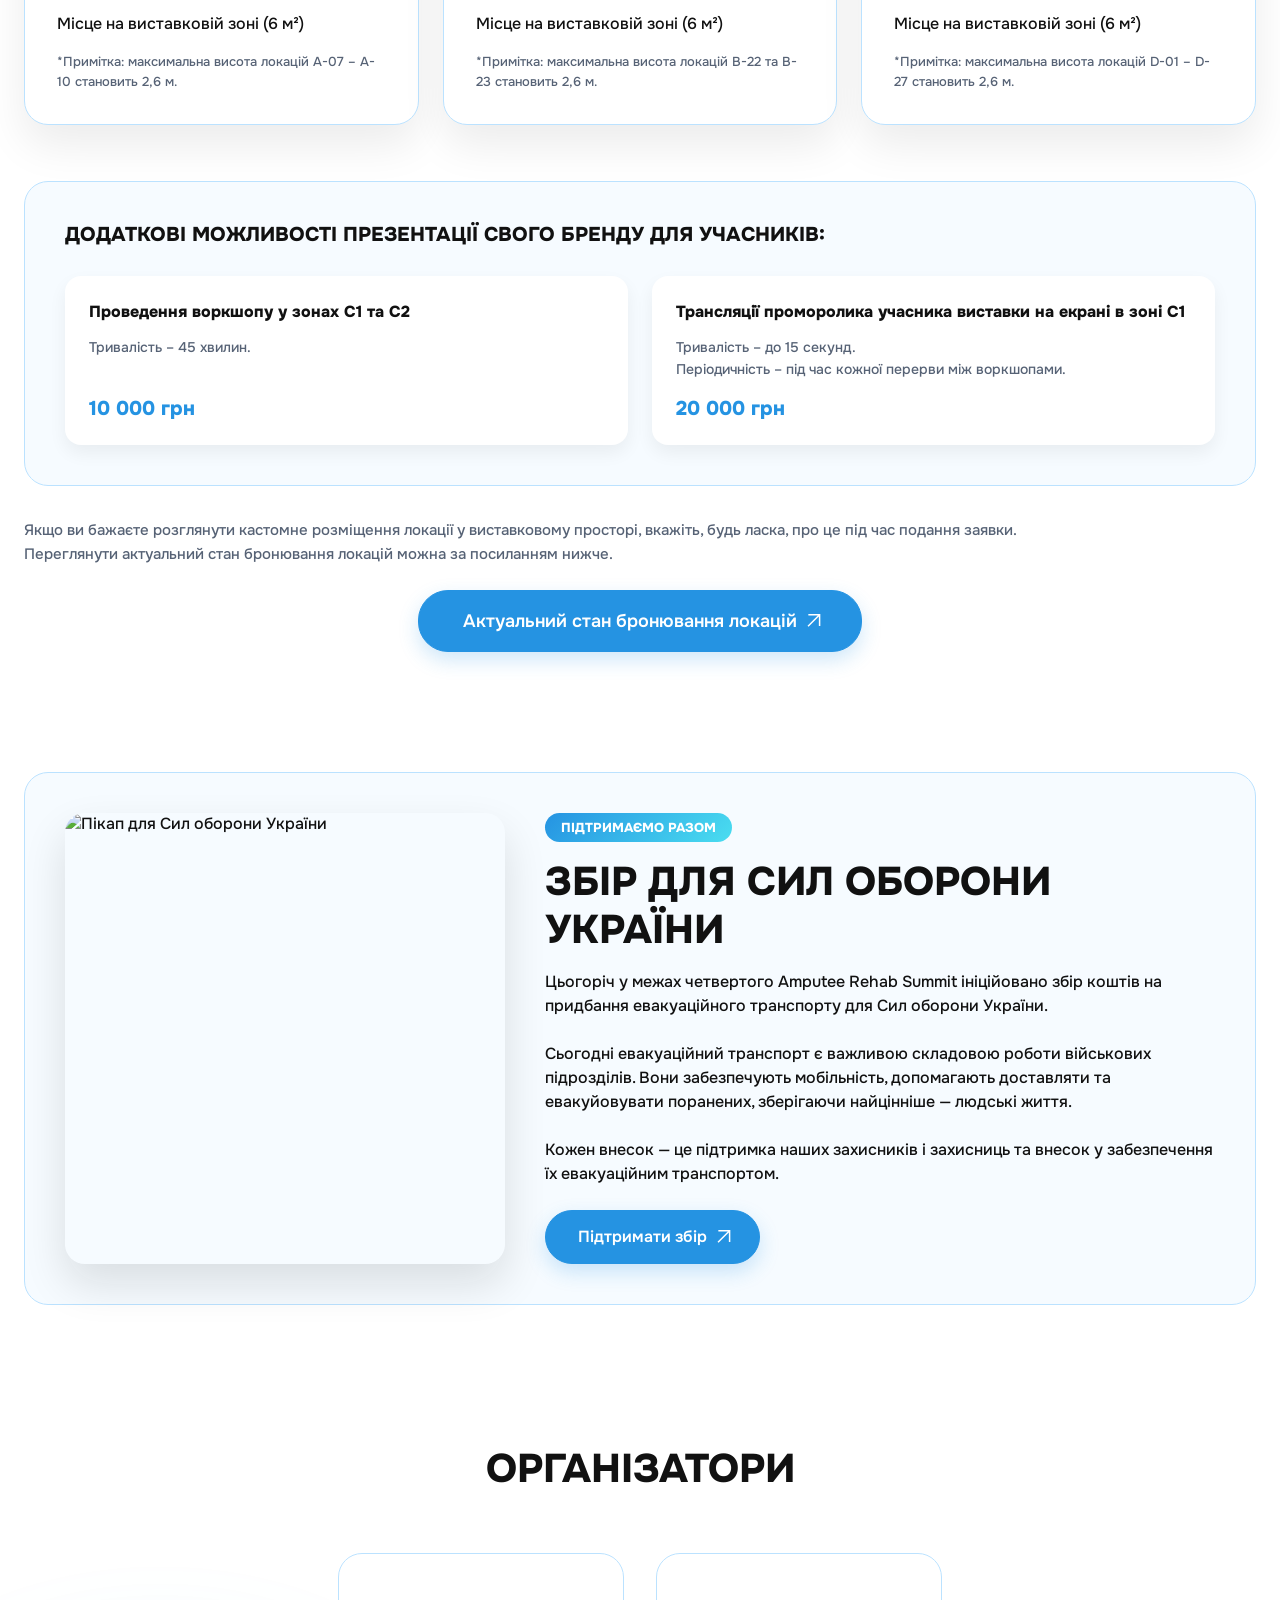
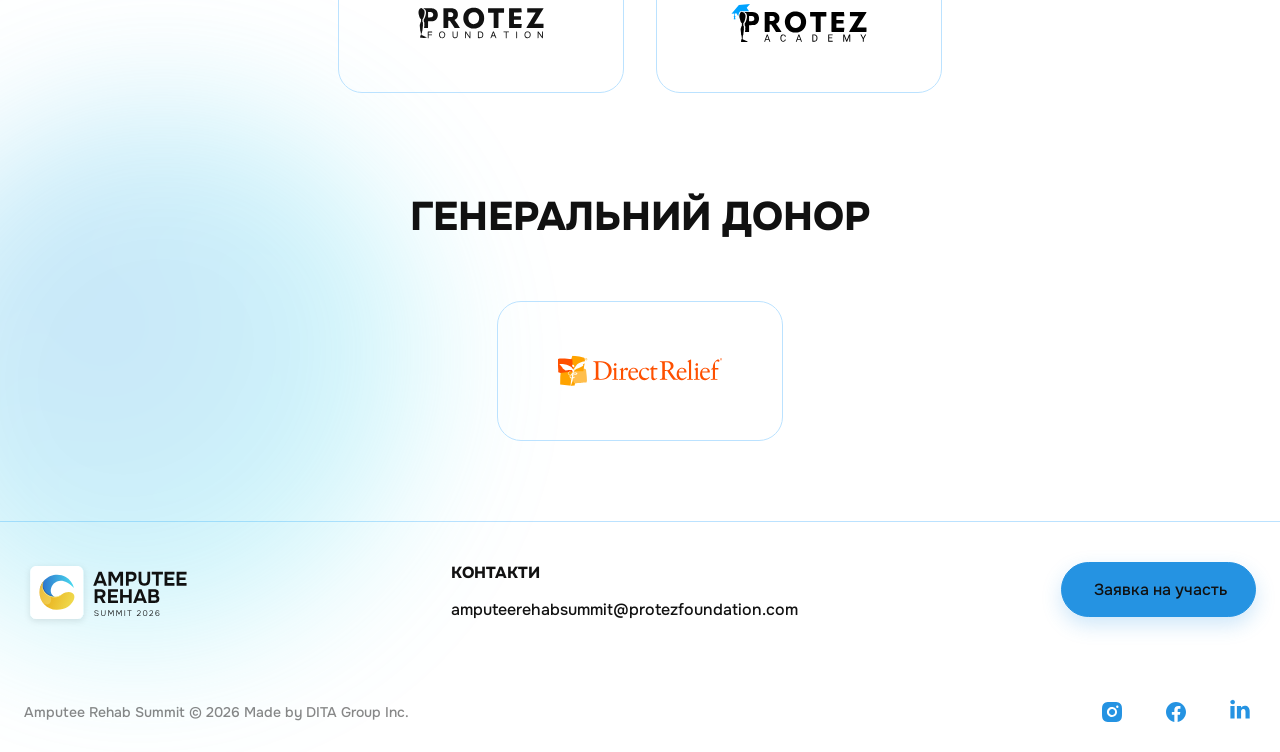
==== commit e8789bad: "Add language switcher, clean up unused files, improve SEO (sitemap, JSON-LD offers)" ====
--- a/index.html
+++ b/index.html
@@ -71,9 +71,9 @@
       type="text/css"
       href="libs/swiper-slider/swiper-bundle.min.css"
     />
-    <link rel="stylesheet" type="text/css" href="css/animate.css?v=20260722" />
-    <link rel="stylesheet" type="text/css" href="css/main.css?v=20260722" />
-    <link rel="stylesheet" type="text/css" href="css/responsive.css?v=20260722" />
+    <link rel="stylesheet" type="text/css" href="css/animate.css?v=20260729" />
+    <link rel="stylesheet" type="text/css" href="css/main.css?v=20260729" />
+    <link rel="stylesheet" type="text/css" href="css/responsive.css?v=20260729" />
 
     <script type="application/ld+json">
       {
@@ -138,13 +138,13 @@
               <div class="right-item">
                 <ul>
                   <li>
-                    <a class="menu-hide-link" href="#promo">Головна</a>
+                    <a class="menu-hide-link" href="#promo"><span data-i18n="nav.home">Головна</span></a>
                   </li>
                   <li>
-                    <a class="menu-hide-link" href="#speakers">Спікери</a>
+                    <a class="menu-hide-link" href="#speakers"><span data-i18n="nav.speakers">Спікери</span></a>
                   </li>
                   <li>
-                    <a class="menu-hide-link" href="#program">Програма</a>
+                    <a class="menu-hide-link" href="#program"><span data-i18n="label.program">Програма</span></a>
                   </li>
                   <li>
                     <button class="menu-hide" type="button">
@@ -153,10 +153,14 @@
                   </li>
                 </ul>
                 <span class="header-divider" aria-hidden="true"></span>
+                <div class="lang-switch" role="group" aria-label="Мова сайту / Site language">
+                  <button type="button" class="lang-btn active" data-lang="uk">UA</button>
+                  <button type="button" class="lang-btn" data-lang="en">EN</button>
+                </div>
                 <a
                   class="all-btn"
                   href="#whats-new"
-                  >Заявка на участь</a
+                  ><span data-i18n="btn.register">Заявка на участь</span></a
                 >
               </div>
               <div class="mob-menu-bottom-row">
@@ -204,21 +208,21 @@
               <a
                 class="all-btn"
                 href="#whats-new"
-                >Заявка на участь</a
+                ><span data-i18n="btn.register">Заявка на участь</span></a
               >
               <button type="button" class="mob-menu-btn">
-                <img src="img/menu.svg" alt="Меню" />
+                <img src="img/menu.svg" alt="Меню" data-i18n-alt-en="Menu" />
               </button>
             </div>
           </div>
         </div>
         <div class="header-bottom">
           <div class="flex">
-            <a class="black-btn" href="#program">Програма</a>
+            <a class="black-btn" href="#program"><span data-i18n="label.program">Програма</span></a>
             <a
               class="all-btn"
               href="#whats-new"
-              >Заявка на участь</a
+              ><span data-i18n="btn.register">Заявка на участь</span></a
             >
           </div>
         </div>
@@ -232,12 +236,12 @@
       <div class="container">
         <div class="promo-cont-wrap">
           <div class="promo-badge">
-            <span class="promo-badge-text">3–5 жовтня &bull; Київ</span>
+            <span class="promo-badge-text" data-i18n="hero.badge">3–5 жовтня &bull; Київ</span>
           </div>
           <h1 class="title promo-title"
             >Amputee Rehab <span>Summit 2026</span></h1
           >
-          <p class="promo-tagline">
+          <p class="promo-tagline" data-i18n="hero.tagline">
             Саміт для фахівців з протезування, фізичної реабілітації та
             комплексного відновлення людей після ампутації.
           </p>
@@ -246,12 +250,12 @@
               <a
                 class="all-btn"
                 href="#whats-new"
-                >Заявка на участь<img loading="lazy"
+                ><span data-i18n="btn.register">Заявка на участь</span><img loading="lazy"
                   src="img/arrow-btn.svg"
                   alt=""
                   class="arrow-down"
               /></a>
-              <a class="black-btn" href="#program">Програма</a>
+              <a class="black-btn" href="#program"><span data-i18n="label.program">Програма</span></a>
             </div>
           </div>
         </div>
@@ -261,7 +265,7 @@
             <button
               type="button"
               class="promo-gallery-btn promo-gallery-prev"
-              aria-label="Попереднє фото"
+              aria-label="Попереднє фото" data-i18n-aria-en="Previous photo"
             >
               &lsaquo;
             </button>
@@ -297,7 +301,7 @@
             <button
               type="button"
               class="promo-gallery-btn promo-gallery-next"
-              aria-label="Наступне фото"
+              aria-label="Наступне фото" data-i18n-aria-en="Next photo"
             >
               &rsaquo;
             </button>
@@ -310,7 +314,7 @@
         <div class="container">
           <div class="promo-orgs-inner">
             <div class="promo-orgs-group">
-              <span class="promo-orgs-label">Організатори</span>
+              <span class="promo-orgs-label" data-i18n="orgs.organizers">Організатори</span>
               <div class="promo-orgs-logo-row">
                 <a
                   target="_blank"
@@ -330,7 +334,7 @@
             </div>
             <div class="promo-orgs-divider"></div>
             <div class="promo-orgs-group">
-              <span class="promo-orgs-label">Генеральний донор</span>
+              <span class="promo-orgs-label" data-i18n="orgs.donor">Генеральний донор</span>
               <div class="promo-orgs-logo-row">
                 <a
                   target="_blank"
@@ -364,14 +368,14 @@
             data-wow-offset="0"
           >
             <h2 class="title about-title">Amputee Rehab <span class="accent-break">Summit 2026</span></h2>
-            <p>
+            <p data-i18n="about.p1">
               Amputee Rehab Summit — це найбільша в Україні міжнародна
               освітня подія, організована Protez Foundation та Protez
               Academy, присвячена сучасному протезуванню, фізичній
               реабілітації та комплексному відновленню людей після
               ампутації.
             </p>
-            <p class="about-mission">
+            <p class="about-mission" data-i18n="about.mission">
               <strong class="about-emphasis">Мета заходу</strong> – об’єднати українських та міжнародних експертів,
               протезистів, хірургів, фізичних терапевтів, ерготерапевтів,
               медичних фахівців, представників державного сектору,
@@ -381,7 +385,7 @@
               Summit є важливою частиною системної роботи з розвитку
               галузі.
             </p>
-            <p>
+            <p data-i18n="about.p3">
               Захід проводиться четвертий рік поспіль і створює платформу
               для фахових дискусій, навчання, презентації сучасних
               підходів, обговорення складних клінічних випадків і пошуку
@@ -391,7 +395,7 @@
             <a
               class="all-btn"
               href="#whats-new"
-              >Заявка на участь <img loading="lazy" src="img/arrow-btn.svg" alt="" class="arrow-down"
+              ><span data-i18n="btn.register">Заявка на участь</span> <img loading="lazy" src="img/arrow-btn.svg" alt="" class="arrow-down"
             /></a>
           </div>
         </div>
@@ -412,8 +416,8 @@
     <div id="whats-new" class="whats-new-block">
       <div class="container">
         <div class="section-head-left">
-          <h2 class="title">Що нового <span>у 2026 році?</span></h2>
-          <p class="section-subtitle">
+          <h2 class="title" data-i18n="whatsnew.heading">Що нового <span>у 2026 році?</span></h2>
+          <p class="section-subtitle" data-i18n="whatsnew.subtitle">
             Уперше цього року буде об’єднано одразу три окремі формати в
             межах одного заходу:
           </p>
@@ -430,12 +434,12 @@
             </div>
             <div class="format-preview-cont">
               <h3 class="title-card">Amputee Rehab <span>Summit</span></h3>
-              <p class="format-preview-desc">
+              <p class="format-preview-desc" data-i18n="whatsnew.summit.desc">
                 Міжнародний науково-практичний саміт для фахівців.
               </p>
               <div class="format-preview-audience">
-                <span class="format-preview-audience-label">Для кого</span>
-                <p>
+                <span class="format-preview-audience-label" data-i18n="label.forwhom">Для кого</span>
+                <p data-i18n="whatsnew.summit.audience">
                   реєстрація відкрита для всіх фахівців, які працюють у
                   сфері протезування, реабілітації та охорони здоров’я.
                 </p>
@@ -444,7 +448,7 @@
                 target="_blank"
                 href="https://docs.google.com/forms/d/e/1FAIpQLSesGJEw8rDfqNtQWlpgSk7OuK5cDOC2fZe2jgD-jpV7jC_UEg/viewform"
                 class="all-btn format-preview-btn"
-                >Заявка на участь<img loading="lazy" src="img/arrow-btn.svg" alt="" />
+                ><span data-i18n="btn.register">Заявка на участь</span><img loading="lazy" src="img/arrow-btn.svg" alt="" />
               </a>
             </div>
           </div>
@@ -459,14 +463,14 @@
             </div>
             <div class="format-preview-cont">
               <h3 class="title-card">Amputee Rehab <span>Student</span></h3>
-              <p class="format-preview-desc">
+              <p class="format-preview-desc" data-i18n="whatsnew.student.desc">
                 Окремий день для студентів, інтернів і молодих науковців,
                 присвячений професійному розвитку та міжнародному
                 нетворкінгу.
               </p>
               <div class="format-preview-audience">
-                <span class="format-preview-audience-label">Для кого</span>
-                <p>
+                <span class="format-preview-audience-label" data-i18n="label.forwhom">Для кого</span>
+                <p data-i18n="whatsnew.student.audience">
                   студенти, інтерни, аспіранти, молоді науковці, викладачі
                   та молоді спеціалісти.
                 </p>
@@ -475,7 +479,7 @@
                 target="_blank"
                 href="https://docs.google.com/forms/d/e/1FAIpQLSfmkJ9Ir89WsfO5TjE0fV7IHR7ZfBf4eZz28sxvrtMuZ_A7gw/viewform"
                 class="all-btn format-preview-btn"
-                >Заявка на участь<img loading="lazy" src="img/arrow-btn.svg" alt="" />
+                ><span data-i18n="btn.register">Заявка на участь</span><img loading="lazy" src="img/arrow-btn.svg" alt="" />
               </a>
             </div>
           </div>
@@ -490,13 +494,13 @@
             </div>
             <div class="format-preview-cont">
               <h3 class="title-card">Amputee Rehab <span>Expo</span></h3>
-              <p class="format-preview-desc">
+              <p class="format-preview-desc" data-i18n="whatsnew.expo.desc">
                 Масштабна виставка сучасних технологій, обладнання та
                 інноваційних рішень у сфері протезування й реабілітації.
               </p>
               <div class="format-preview-audience">
-                <span class="format-preview-audience-label">Для кого</span>
-                <p>
+                <span class="format-preview-audience-label" data-i18n="label.forwhom">Для кого</span>
+                <p data-i18n="whatsnew.expo.audience">
                   окрема реєстрація передбачена для компаній, виробників,
                   технологічних партнерів, благодійних і громадських
                   організацій, які бажають представити свої рішення на
@@ -507,7 +511,7 @@
                 target="_blank"
                 href="https://forms.gle/EgymwcL6kUtxmu236"
                 class="all-btn format-preview-btn"
-                >Заявка на участь<img loading="lazy" src="img/arrow-btn.svg" alt="" />
+                ><span data-i18n="btn.register">Заявка на участь</span><img loading="lazy" src="img/arrow-btn.svg" alt="" />
               </a>
             </div>
           </div>
@@ -523,12 +527,12 @@
                   </div>
                   <div class="format-preview-cont">
                     <h3 class="title-card">Amputee Rehab <span>Summit</span></h3>
-                    <p class="format-preview-desc">
+                    <p class="format-preview-desc" data-i18n="whatsnew.summit.desc">
                 Міжнародний науково-практичний саміт для фахівців.
               </p>
                     <div class="format-preview-audience">
-                      <span class="format-preview-audience-label">Для кого</span>
-                      <p>
+                      <span class="format-preview-audience-label" data-i18n="label.forwhom">Для кого</span>
+                      <p data-i18n="whatsnew.summit.audience">
                         реєстрація відкрита для всіх фахівців, які
                         працюють у сфері протезування, реабілітації та
                         охорони здоров’я.
@@ -538,7 +542,7 @@
                       target="_blank"
                       href="https://docs.google.com/forms/d/e/1FAIpQLSesGJEw8rDfqNtQWlpgSk7OuK5cDOC2fZe2jgD-jpV7jC_UEg/viewform"
                       class="all-btn format-preview-btn"
-                      >Заявка на участь<img loading="lazy" src="img/arrow-btn.svg" alt="" />
+                      ><span data-i18n="btn.register">Заявка на участь</span><img loading="lazy" src="img/arrow-btn.svg" alt="" />
                     </a>
                   </div>
                 </div>
@@ -550,14 +554,14 @@
                   </div>
                   <div class="format-preview-cont">
                     <h3 class="title-card">Amputee Rehab <span>Student</span></h3>
-                    <p class="format-preview-desc">
+                    <p class="format-preview-desc" data-i18n="whatsnew.student.desc">
                 Окремий день для студентів, інтернів і молодих науковців,
                 присвячений професійному розвитку та міжнародному
                 нетворкінгу.
               </p>
                     <div class="format-preview-audience">
-                      <span class="format-preview-audience-label">Для кого</span>
-                      <p>
+                      <span class="format-preview-audience-label" data-i18n="label.forwhom">Для кого</span>
+                      <p data-i18n="whatsnew.student.audience">
                         студенти, інтерни, аспіранти, молоді науковці,
                         викладачі та молоді спеціалісти.
                       </p>
@@ -566,7 +570,7 @@
                       target="_blank"
                       href="https://docs.google.com/forms/d/e/1FAIpQLSfmkJ9Ir89WsfO5TjE0fV7IHR7ZfBf4eZz28sxvrtMuZ_A7gw/viewform"
                       class="all-btn format-preview-btn"
-                      >Заявка на участь<img loading="lazy" src="img/arrow-btn.svg" alt="" />
+                      ><span data-i18n="btn.register">Заявка на участь</span><img loading="lazy" src="img/arrow-btn.svg" alt="" />
                     </a>
                   </div>
                 </div>
@@ -578,13 +582,13 @@
                   </div>
                   <div class="format-preview-cont">
                     <h3 class="title-card">Amputee Rehab <span>Expo</span></h3>
-                    <p class="format-preview-desc">
+                    <p class="format-preview-desc" data-i18n="whatsnew.expo.desc">
                 Масштабна виставка сучасних технологій, обладнання та
                 інноваційних рішень у сфері протезування й реабілітації.
               </p>
                     <div class="format-preview-audience">
-                      <span class="format-preview-audience-label">Для кого</span>
-                      <p>
+                      <span class="format-preview-audience-label" data-i18n="label.forwhom">Для кого</span>
+                      <p data-i18n="whatsnew.expo.audience">
                         окрема реєстрація передбачена для компаній,
                         виробників, технологічних партнерів, благодійних
                         і громадських організацій, які бажають
@@ -595,7 +599,7 @@
                       target="_blank"
                       href="https://forms.gle/EgymwcL6kUtxmu236"
                       class="all-btn format-preview-btn"
-                      >Заявка на участь<img loading="lazy" src="img/arrow-btn.svg" alt="" />
+                      ><span data-i18n="btn.register">Заявка на участь</span><img loading="lazy" src="img/arrow-btn.svg" alt="" />
                     </a>
                   </div>
                 </div>
@@ -614,34 +618,34 @@
       <div class="section-glow topics-glow" aria-hidden="true"></div>
       <div class="container">
         <div class="section-head-left">
-          <h2 class="title">
+          <h2 class="title" data-i18n="topics.heading">
             Напрями
             <br />
             <span class="nowrap section-title-accent">AMPUTEE REHAB <span class="accent-break">SUMMIT 2026</span></span>
           </h2>
-          <p class="section-subtitle">
+          <p class="section-subtitle" data-i18n="topics.subtitle">
             Програма Саміту охоплюватиме актуальні напрями сучасного
             протезування та реабілітації:
           </p>
         </div>
         <ul class="topics-grid">
-          <li>сучасне протезування верхніх і нижніх кінцівок</li>
-          <li>хірургія ампутацій</li>
-          <li>остеоінтеграція</li>
-          <li>фантомний та ампутаційний біль</li>
-          <li>фізична терапія</li>
-          <li>ерготерапія</li>
-          <li>медицина фізичної та реабілітаційної медицини</li>
-          <li>біомеханіка ходи</li>
-          <li>дитяче протезування</li>
-          <li>психологічний супровід</li>
-          <li>спортивна реабілітація</li>
-          <li>цифрові технології</li>
-          <li>штучний інтелект у реабілітації</li>
-          <li>міжнародні стандарти</li>
-          <li>клінічні кейси</li>
-          <li>наукові дослідження</li>
-          <li>інновації у сфері протезування</li>
+          <li data-i18n="topics.item1">сучасне протезування верхніх і нижніх кінцівок</li>
+          <li data-i18n="topics.item2">хірургія ампутацій</li>
+          <li data-i18n="topics.item3">остеоінтеграція</li>
+          <li data-i18n="topics.item4">фантомний та ампутаційний біль</li>
+          <li data-i18n="topics.item5">фізична терапія</li>
+          <li data-i18n="topics.item6">ерготерапія</li>
+          <li data-i18n="topics.item7">медицина фізичної та реабілітаційної медицини</li>
+          <li data-i18n="topics.item8">біомеханіка ходи</li>
+          <li data-i18n="topics.item9">дитяче протезування</li>
+          <li data-i18n="topics.item10">психологічний супровід</li>
+          <li data-i18n="topics.item11">спортивна реабілітація</li>
+          <li data-i18n="topics.item12">цифрові технології</li>
+          <li data-i18n="topics.item13">штучний інтелект у реабілітації</li>
+          <li data-i18n="topics.item14">міжнародні стандарти</li>
+          <li data-i18n="topics.item15">клінічні кейси</li>
+          <li data-i18n="topics.item16">наукові дослідження</li>
+          <li data-i18n="topics.item17">інновації у сфері протезування</li>
         </ul>
       </div>
     </div>
@@ -649,7 +653,7 @@
     <div id="themes" class="themes-block">
       <div class="container">
         <div class="section-head-left">
-          <h2 class="title">Основні теми</h2>
+          <h2 class="title" data-i18n="themes.heading">Основні теми</h2>
         </div>
         <div class="themes-grid">
           <div
@@ -659,9 +663,9 @@
             data-wow-offset="0"
           >
             <span class="theme-card-num">01</span>
-            <h3 class="theme-card-title">Протезування</h3>
+            <h3 class="theme-card-title" data-i18n="themes.t1.title">Протезування</h3>
             <ul class="theme-card-list">
-              <li>
+              <li data-i18n="themes.t1.li1">
                 Практичні майстер-класи від виробників: технології,
                 налаштування та огляд комплектуючих для протезування верхніх
                 і нижніх кінцівок.
@@ -675,20 +679,19 @@
             data-wow-offset="0"
           >
             <span class="theme-card-num">02</span>
-            <h3 class="theme-card-title"
-              >Хірургія та неврологія (управління болем та функцією)</h3
+            <h3 class="theme-card-title" data-i18n="themes.t2.title">Хірургія та неврологія (управління болем та функцією)</h3
             >
             <ul class="theme-card-list">
-              <li>
+              <li data-i18n="themes.t2.li1">
                 Хірургічні методи лікування та профілактики невроми (TMR —
                 Targeted Muscle Reinnervation).
               </li>
-              <li>
+              <li data-i18n="themes.t2.li2">
                 Мультидисциплінарний підхід в діагностиці та терапії в
                 реабілітації фантомного болю та відчуття у пацієнтів з
                 ампутаціями.
               </li>
-              <li>
+              <li data-i18n="themes.t2.li3">
                 Роль лімбічної системи у хронізації болю та
                 нейропластичність після ампутації.
               </li>
@@ -701,11 +704,10 @@
             data-wow-offset="0"
           >
             <span class="theme-card-num">03</span>
-            <h3 class="theme-card-title"
-              >Фізична та реабілітаційна медицина (ФРМ)</h3
+            <h3 class="theme-card-title" data-i18n="themes.t3.title">Фізична та реабілітаційна медицина (ФРМ)</h3
             >
             <ul class="theme-card-list">
-              <li>
+              <li data-i18n="themes.t3.li1">
                 <b>Прийняття рішень на основі даних:</b> використання
                 Міжнародної класифікації функціонування (МКФ) для
                 постановки цілей, зрозумілих усьому медичному персоналу та
@@ -721,14 +723,14 @@
             data-wow-offset="0"
           >
             <span class="theme-card-num">04</span>
-            <h3 class="theme-card-title">Фізична терапія</h3>
+            <h3 class="theme-card-title" data-i18n="themes.t4.title">Фізична терапія</h3>
             <ul class="theme-card-list">
-              <li>
+              <li data-i18n="themes.t4.li1">
                 Високоінтенсивне тренування ходи в програмі фізичної
                 реабілітації для пацієнтів з ампутаціями нижніх кінцівок.
                 Перспективи та виклики реабілітації.
               </li>
-              <li>
+              <li data-i18n="themes.t4.li2">
                 <b>Ерготерапія.</b> Адаптація житлового простору та
                 професійної діяльності під конкретні потреби пацієнта з
                 ампутацією.
@@ -742,19 +744,18 @@
             data-wow-offset="0"
           >
             <span class="theme-card-num">05</span>
-            <h3 class="theme-card-title"
-              >Психологія та превенція суїцидальних тенденцій</h3
+            <h3 class="theme-card-title" data-i18n="themes.t5.title">Психологія та превенція суїцидальних тенденцій</h3
             >
             <ul class="theme-card-list">
-              <li>
+              <li data-i18n="themes.t5.li1">
                 Етичне виявлення суїцидального ризику: алгоритми раннього
                 розпізнавання для непсихіатрів.
               </li>
-              <li>
+              <li data-i18n="themes.t5.li2">
                 Робота з «моральною травмою» та провина вцілілого як
                 чинники дестабілізації психіки військовослужбовця.
               </li>
-              <li>
+              <li data-i18n="themes.t5.li3">
                 Від фізичного відновлення та стійкої цілісності:
                 архітектура резильєнтності в повоєнний час.
               </li>
@@ -767,11 +768,10 @@
             data-wow-offset="0"
           >
             <span class="theme-card-num">06</span>
-            <h3 class="theme-card-title"
-              >Соціальні працівники та наставництво</h3
+            <h3 class="theme-card-title" data-i18n="themes.t6.title">Соціальні працівники та наставництво</h3
             >
             <ul class="theme-card-list">
-              <li>
+              <li data-i18n="themes.t6.li1">
                 Формування резильєнтності через участь у соціальних
                 ініціативах: «захист через дію».
               </li>
@@ -783,7 +783,7 @@
 
     <div id="speakers" class="speakers">
       <div class="container">
-        <h2 class="title">
+        <h2 class="title" data-i18n="speakers.heading">
           Спікери
           <br />
           <span class="nowrap section-title-accent">AMPUTEE REHAB <span class="accent-break">SUMMIT 2026</span></span>
@@ -800,9 +800,9 @@
                 data-wow-delay="0.2s"
                 data-wow-offset="0"
               >
-                <span class="label">Спікер</span>
+                <span class="label" data-i18n="label.speaker">Спікер</span>
                 <h3 class="name"> Yakov Gradinar (Україна/США) </h3>
-                <p>
+                <p data-i18n="speakers.yakov.bio">
                   Yakov Gradinar – українець, який переїхав до США у 2007 році
                   і наразі проживає у Міннеаполісі, штат Міннесота.
                   Співзасновник, сертифікований протезист-ортезист і головний
@@ -832,7 +832,7 @@
           <div class="speakers-card">
             <div class="flex">
               <div class="speakers-card-img">
-                <img loading="lazy" src="img/photo-4.png" alt="Anita Clerke" />
+                <img loading="lazy" src="img/photo-4.jpg" alt="Anita Clerke" />
               </div>
               <div
                 class="speakers-card-cont wow fadeInLeft"
@@ -840,9 +840,9 @@
                 data-wow-delay="0.2s"
                 data-wow-offset="0"
               >
-                <span class="label">Спікер</span>
+                <span class="label" data-i18n="label.speaker">Спікер</span>
                 <h3 class="name"> Anita Clerke (Австралія) </h3>
-                <p>
+                <p data-i18n="speakers.anita.bio">
                   Anita Clerke – акредитована ерготерапевтка та Hand Therapist
                   з Австралії, яка понад багато років працює у сфері
                   реабілітації верхньої кінцівки. Її професійна діяльність
@@ -876,9 +876,9 @@
                 data-wow-delay="0.2s"
                 data-wow-offset="0"
               >
-                <span class="label">Спікер</span>
+                <span class="label" data-i18n="label.speaker">Спікер</span>
                 <h3 class="name"> Wioletta Wyrwol (Німеччина) </h3>
-                <p>
+                <p data-i18n="speakers.wioletta.bio">
                   Wioletta Wyrwol – авторка, громадська діячка та
                   амбасадорка інклюзії. Після ампутації верхньої кінцівки
                   вона активно популяризує сучасне протезування, підтримку
@@ -912,9 +912,9 @@
                 data-wow-delay="0.2s"
                 data-wow-offset="0"
               >
-                <span class="label">Спікер</span>
+                <span class="label" data-i18n="label.speaker">Спікер</span>
                 <h3 class="name"> Dr. Ruud Wong Chung (Нідерланди) </h3>
-                <p>
+                <p data-i18n="speakers.ruud.bio">
                   Dr. Ruud Wong Chung – PhD, дослідник та експерт у сфері
                   медичної освіти з Vrije Universiteit Amsterdam. Останні
                   роки він активно працює над розвитком міжнародних освітніх
@@ -941,12 +941,12 @@
 
     <div id="program" class="program-block">
       <div class="container">
-        <h2 class="title">
+        <h2 class="title" data-i18n="program.heading">
           Програма
           <br />
           <span class="nowrap section-title-accent">AMPUTEE REHAB <span class="accent-break">SUMMIT 2026</span></span>
         </h2>
-        <span class="program-soon-note">Детальна програма — скоро буде</span>
+        <span class="program-soon-note" data-i18n="program.soon">Детальна програма — скоро буде</span>
 
         <div class="format-cards">
           <div
@@ -956,47 +956,47 @@
             data-wow-offset="0"
           >
             <div class="table-head">
-              <span class="format-card-date">3–4 жовтня</span>
+              <span class="format-card-date" data-i18n="date.oct34">3–4 жовтня</span>
               <h3 class="table-head-title">Amputee Rehab <span>Summit</span></h3>
             </div>
             <div class="table-row-content_wrap">
-              <p class="format-card-desc">
+              <p class="format-card-desc" data-i18n="program.summit.desc">
                 Дводенний саміт для лікарів, реабілітаційних команд і
                 фахівців, які працюють з людьми після ампутації.
               </p>
               <div class="format-card-cols">
                 <div class="format-card-col">
-                  <div class="format-card-col-title">У програмі:</div>
+                  <div class="format-card-col-title" data-i18n="program.col.inprogram">У програмі:</div>
                   <ul class="list-card">
-                    <li>доповіді міжнародних експертів;</li>
-                    <li>клінічні кейси;</li>
-                    <li>панельні дискусії;</li>
-                    <li>практичні воркшопи;</li>
-                    <li>
+                    <li data-i18n="program.summit.list1">доповіді міжнародних експертів;</li>
+                    <li data-i18n="program.summit.list2">клінічні кейси;</li>
+                    <li data-i18n="program.summit.list3">панельні дискусії;</li>
+                    <li data-i18n="program.summit.list4">практичні воркшопи;</li>
+                    <li data-i18n="program.summit.list5">
                       презентація сучасних підходів до протезування та
                       реабілітації;
                     </li>
-                    <li>
+                    <li data-i18n="program.summit.list6">
                       обговорення розвитку мультидисциплінарної допомоги.
                     </li>
                   </ul>
                 </div>
                 <div class="format-card-col">
-                  <div class="format-card-col-title">
+                  <div class="format-card-col-title" data-i18n="program.col.whocan">
                     Хто може взяти участь:
                   </div>
                   <ul class="list-card">
-                    <li>лікарі;</li>
-                    <li>протезисти-ортезисти;</li>
-                    <li>фізичні терапевти;</li>
-                    <li>ерготерапевти;</li>
-                    <li>лікарі ФРМ;</li>
-                    <li>психологи;</li>
-                    <li>медичні сестри;</li>
-                    <li>представники протезних центрів;</li>
-                    <li>представники державних установ;</li>
-                    <li>міжнародні організації;</li>
-                    <li>інші фахівці сфери реабілітації.</li>
+                    <li data-i18n="program.summit.who1">лікарі;</li>
+                    <li data-i18n="program.summit.who2">протезисти-ортезисти;</li>
+                    <li data-i18n="program.summit.who3">фізичні терапевти;</li>
+                    <li data-i18n="program.summit.who4">ерготерапевти;</li>
+                    <li data-i18n="program.summit.who5">лікарі ФРМ;</li>
+                    <li data-i18n="program.summit.who6">психологи;</li>
+                    <li data-i18n="program.summit.who7">медичні сестри;</li>
+                    <li data-i18n="program.summit.who8">представники протезних центрів;</li>
+                    <li data-i18n="program.summit.who9">представники державних установ;</li>
+                    <li data-i18n="program.summit.who10">міжнародні організації;</li>
+                    <li data-i18n="program.summit.who11">інші фахівці сфери реабілітації.</li>
                   </ul>
                 </div>
               </div>
@@ -1010,11 +1010,11 @@
             data-wow-offset="0"
           >
             <div class="table-head">
-              <span class="format-card-date">5 жовтня</span>
+              <span class="format-card-date" data-i18n="date.oct5">5 жовтня</span>
               <h3 class="table-head-title">Amputee Rehab <span>Student</span></h3>
             </div>
             <div class="table-row-content_wrap">
-              <p class="format-card-desc">
+              <p class="format-card-desc" data-i18n="program.student.desc">
                 Окрема освітня подія, що буде присвячена студентській
                 науковій діяльності, академічній мобільності,
                 професійному розвитку та міжнародному професійному
@@ -1022,33 +1022,33 @@
               </p>
               <div class="format-card-cols">
                 <div class="format-card-col">
-                  <div class="format-card-col-title">У програмі:</div>
+                  <div class="format-card-col-title" data-i18n="program.col.inprogram">У програмі:</div>
                   <ul class="list-card">
-                    <li>навчання;</li>
-                    <li>наукові доповіді;</li>
-                    <li>постерні презентації;</li>
-                    <li>міжнародний Quiz Challenge;</li>
-                    <li>
+                    <li data-i18n="program.student.list1">навчання;</li>
+                    <li data-i18n="program.student.list2">наукові доповіді;</li>
+                    <li data-i18n="program.student.list3">постерні презентації;</li>
+                    <li data-i18n="program.student.list4">міжнародний Quiz Challenge;</li>
+                    <li data-i18n="program.student.list5">
                       TED-виступи запрошених експертів та стейкхолдерів;
                     </li>
-                    <li>знайомство з міжнародними партнерами;</li>
-                    <li>публікація тез у збірнику саміту.</li>
+                    <li data-i18n="program.student.list6">знайомство з міжнародними партнерами;</li>
+                    <li data-i18n="program.student.list7">публікація тез у збірнику саміту.</li>
                   </ul>
                 </div>
                 <div class="format-card-col">
-                  <div class="format-card-col-title">
+                  <div class="format-card-col-title" data-i18n="program.col.invited">
                     До участі запрошуються:
                   </div>
                   <ul class="list-card">
-                    <li>студенти;</li>
-                    <li>інтерни;</li>
-                    <li>аспіранти;</li>
-                    <li>молоді науковці;</li>
-                    <li>молоді спеціалісти.</li>
+                    <li data-i18n="program.student.who1">студенти;</li>
+                    <li data-i18n="program.student.who2">інтерни;</li>
+                    <li data-i18n="program.student.who3">аспіранти;</li>
+                    <li data-i18n="program.student.who4">молоді науковці;</li>
+                    <li data-i18n="program.student.who5">молоді спеціалісти.</li>
                   </ul>
                 </div>
               </div>
-              <p class="format-card-note">
+              <p class="format-card-note" data-i18n="program.student.note">
                 Під час реєстрації учасники зможуть обрати формат своєї
                 участі: усна доповідь, постерна презентація, Quiz Challenge
                 або участь як слухач.
@@ -1063,27 +1063,27 @@
             data-wow-offset="0"
           >
             <div class="table-head">
-              <span class="format-card-date">3–5 жовтня</span>
+              <span class="format-card-date" data-i18n="date.oct35">3–5 жовтня</span>
               <h3 class="table-head-title">Amputee Rehab <span>Expo</span></h3>
             </div>
             <div class="table-row-content_wrap">
-              <p class="format-card-desc">
+              <p class="format-card-desc" data-i18n="program.expo.desc">
                 Впродовж трьох днів працюватиме спеціалізована
                 виставкова зона, де будуть представлені сучасні рішення для
                 протезування та реабілітації.
               </p>
               <div class="format-card-col">
-                <div class="format-card-col-title">Серед учасників виставки:</div>
+                <div class="format-card-col-title" data-i18n="program.col.among">Серед учасників виставки:</div>
                 <ul class="list-card">
-                  <li>українські та міжнародні протезно-ортопедичні виробники;</li>
-                  <li>виробники реабілітаційного обладнання;</li>
-                  <li>виробники ДЗР;</li>
-                  <li>протезні центри;</li>
-                  <li>реабілітаційні центри;</li>
-                  <li>благодійні та гуманітарні організації.</li>
+                  <li data-i18n="program.expo.list1">українські та міжнародні протезно-ортопедичні виробники;</li>
+                  <li data-i18n="program.expo.list2">виробники реабілітаційного обладнання;</li>
+                  <li data-i18n="program.expo.list3">виробники ДЗР;</li>
+                  <li data-i18n="program.expo.list4">протезні центри;</li>
+                  <li data-i18n="program.expo.list5">реабілітаційні центри;</li>
+                  <li data-i18n="program.expo.list6">благодійні та гуманітарні організації.</li>
                 </ul>
               </div>
-              <p class="format-card-note">
+              <p class="format-card-note" data-i18n="program.expo.note">
                 Відвідати Expo зможуть усі, хто прагне дізнатися більше
                 про сферу протезування та реабілітації.
               </p>
@@ -1097,47 +1097,47 @@
               <div class="swiper-slide">
                 <div class="format-card">
             <div class="table-head">
-              <span class="format-card-date">3–4 жовтня</span>
+              <span class="format-card-date" data-i18n="date.oct34">3–4 жовтня</span>
               <h3 class="table-head-title">Amputee Rehab <span>Summit</span></h3>
             </div>
             <div class="table-row-content_wrap">
-              <p class="format-card-desc">
+              <p class="format-card-desc" data-i18n="program.summit.desc">
                 Дводенний саміт для лікарів, реабілітаційних команд і
                 фахівців, які працюють з людьми після ампутації.
               </p>
               <div class="format-card-cols">
                 <div class="format-card-col">
-                  <div class="format-card-col-title">У програмі:</div>
+                  <div class="format-card-col-title" data-i18n="program.col.inprogram">У програмі:</div>
                   <ul class="list-card">
-                    <li>доповіді міжнародних експертів;</li>
-                    <li>клінічні кейси;</li>
-                    <li>панельні дискусії;</li>
-                    <li>практичні воркшопи;</li>
-                    <li>
+                    <li data-i18n="program.summit.list1">доповіді міжнародних експертів;</li>
+                    <li data-i18n="program.summit.list2">клінічні кейси;</li>
+                    <li data-i18n="program.summit.list3">панельні дискусії;</li>
+                    <li data-i18n="program.summit.list4">практичні воркшопи;</li>
+                    <li data-i18n="program.summit.list5">
                       презентація сучасних підходів до протезування та
                       реабілітації;
                     </li>
-                    <li>
+                    <li data-i18n="program.summit.list6">
                       обговорення розвитку мультидисциплінарної допомоги.
                     </li>
                   </ul>
                 </div>
                 <div class="format-card-col">
-                  <div class="format-card-col-title">
+                  <div class="format-card-col-title" data-i18n="program.col.whocan">
                     Хто може взяти участь:
                   </div>
                   <ul class="list-card">
-                    <li>лікарі;</li>
-                    <li>протезисти-ортезисти;</li>
-                    <li>фізичні терапевти;</li>
-                    <li>ерготерапевти;</li>
-                    <li>лікарі ФРМ;</li>
-                    <li>психологи;</li>
-                    <li>медичні сестри;</li>
-                    <li>представники протезних центрів;</li>
-                    <li>представники державних установ;</li>
-                    <li>міжнародні організації;</li>
-                    <li>інші фахівці сфери реабілітації.</li>
+                    <li data-i18n="program.summit.who1">лікарі;</li>
+                    <li data-i18n="program.summit.who2">протезисти-ортезисти;</li>
+                    <li data-i18n="program.summit.who3">фізичні терапевти;</li>
+                    <li data-i18n="program.summit.who4">ерготерапевти;</li>
+                    <li data-i18n="program.summit.who5">лікарі ФРМ;</li>
+                    <li data-i18n="program.summit.who6">психологи;</li>
+                    <li data-i18n="program.summit.who7">медичні сестри;</li>
+                    <li data-i18n="program.summit.who8">представники протезних центрів;</li>
+                    <li data-i18n="program.summit.who9">представники державних установ;</li>
+                    <li data-i18n="program.summit.who10">міжнародні організації;</li>
+                    <li data-i18n="program.summit.who11">інші фахівці сфери реабілітації.</li>
                   </ul>
                 </div>
               </div>
@@ -1148,11 +1148,11 @@
               <div class="swiper-slide">
                 <div class="format-card">
             <div class="table-head">
-              <span class="format-card-date">5 жовтня</span>
+              <span class="format-card-date" data-i18n="date.oct5">5 жовтня</span>
               <h3 class="table-head-title">Amputee Rehab <span>Student</span></h3>
             </div>
             <div class="table-row-content_wrap">
-              <p class="format-card-desc">
+              <p class="format-card-desc" data-i18n="program.student.desc">
                 Окрема освітня подія, що буде присвячена студентській
                 науковій діяльності, академічній мобільності,
                 професійному розвитку та міжнародному професійному
@@ -1160,33 +1160,33 @@
               </p>
               <div class="format-card-cols">
                 <div class="format-card-col">
-                  <div class="format-card-col-title">У програмі:</div>
+                  <div class="format-card-col-title" data-i18n="program.col.inprogram">У програмі:</div>
                   <ul class="list-card">
-                    <li>навчання;</li>
-                    <li>наукові доповіді;</li>
-                    <li>постерні презентації;</li>
-                    <li>міжнародний Quiz Challenge;</li>
-                    <li>
+                    <li data-i18n="program.student.list1">навчання;</li>
+                    <li data-i18n="program.student.list2">наукові доповіді;</li>
+                    <li data-i18n="program.student.list3">постерні презентації;</li>
+                    <li data-i18n="program.student.list4">міжнародний Quiz Challenge;</li>
+                    <li data-i18n="program.student.list5">
                       TED-виступи запрошених експертів та стейкхолдерів;
                     </li>
-                    <li>знайомство з міжнародними партнерами;</li>
-                    <li>публікація тез у збірнику саміту.</li>
+                    <li data-i18n="program.student.list6">знайомство з міжнародними партнерами;</li>
+                    <li data-i18n="program.student.list7">публікація тез у збірнику саміту.</li>
                   </ul>
                 </div>
                 <div class="format-card-col">
-                  <div class="format-card-col-title">
+                  <div class="format-card-col-title" data-i18n="program.col.invited">
                     До участі запрошуються:
                   </div>
                   <ul class="list-card">
-                    <li>студенти;</li>
-                    <li>інтерни;</li>
-                    <li>аспіранти;</li>
-                    <li>молоді науковці;</li>
-                    <li>молоді спеціалісти.</li>
+                    <li data-i18n="program.student.who1">студенти;</li>
+                    <li data-i18n="program.student.who2">інтерни;</li>
+                    <li data-i18n="program.student.who3">аспіранти;</li>
+                    <li data-i18n="program.student.who4">молоді науковці;</li>
+                    <li data-i18n="program.student.who5">молоді спеціалісти.</li>
                   </ul>
                 </div>
               </div>
-              <p class="format-card-note">
+              <p class="format-card-note" data-i18n="program.student.note">
                 Під час реєстрації учасники зможуть обрати формат своєї
                 участі: усна доповідь, постерна презентація, Quiz Challenge
                 або участь як слухач.
@@ -1198,27 +1198,27 @@
               <div class="swiper-slide">
                 <div class="format-card">
             <div class="table-head">
-              <span class="format-card-date">3–5 жовтня</span>
+              <span class="format-card-date" data-i18n="date.oct35">3–5 жовтня</span>
               <h3 class="table-head-title">Amputee Rehab <span>Expo</span></h3>
             </div>
             <div class="table-row-content_wrap">
-              <p class="format-card-desc">
+              <p class="format-card-desc" data-i18n="program.expo.desc">
                 Впродовж трьох днів працюватиме спеціалізована
                 виставкова зона, де будуть представлені сучасні рішення для
                 протезування та реабілітації.
               </p>
               <div class="format-card-col">
-                <div class="format-card-col-title">Серед учасників виставки:</div>
+                <div class="format-card-col-title" data-i18n="program.col.among">Серед учасників виставки:</div>
                 <ul class="list-card">
-                  <li>українські та міжнародні протезно-ортопедичні виробники;</li>
-                  <li>виробники реабілітаційного обладнання;</li>
-                  <li>виробники ДЗР;</li>
-                  <li>протезні центри;</li>
-                  <li>реабілітаційні центри;</li>
-                  <li>благодійні та гуманітарні організації.</li>
+                  <li data-i18n="program.expo.list1">українські та міжнародні протезно-ортопедичні виробники;</li>
+                  <li data-i18n="program.expo.list2">виробники реабілітаційного обладнання;</li>
+                  <li data-i18n="program.expo.list3">виробники ДЗР;</li>
+                  <li data-i18n="program.expo.list4">протезні центри;</li>
+                  <li data-i18n="program.expo.list5">реабілітаційні центри;</li>
+                  <li data-i18n="program.expo.list6">благодійні та гуманітарні організації.</li>
                 </ul>
               </div>
-              <p class="format-card-note">
+              <p class="format-card-note" data-i18n="program.expo.note">
                 Відвідати Expo зможуть усі, хто прагне дізнатися більше
                 про сферу протезування та реабілітації.
               </p>
@@ -1249,8 +1249,8 @@
           <div class="schedule-panel active" data-panel="summit">
             <div class="schedule-table">
               <div class="schedule-date-tabs">
-                <button type="button" class="schedule-date-tab active" data-date-target="summit-d1">3 жовтня</button>
-                <button type="button" class="schedule-date-tab" data-date-target="summit-d2">4 жовтня</button>
+                <button type="button" class="schedule-date-tab active" data-date-target="summit-d1" data-i18n="date.oct3">3 жовтня</button>
+                <button type="button" class="schedule-date-tab" data-date-target="summit-d2" data-i18n="date.oct4">4 жовтня</button>
               </div>
               <div class="schedule-date-panel active" data-date-panel="summit-d1">
                 <div class="schedule-table-row">
@@ -1270,8 +1270,7 @@
                 </div>
                 <div class="schedule-table-note">
                   <img loading="lazy" src="img/calender.svg" alt="" />
-                  <span
-                    >Детальний погодинний розклад доповідей та воркшопів
+                  <span data-i18n="schedule.note">Детальний погодинний розклад доповідей та воркшопів
                     з'явиться тут найближчим часом.</span
                   >
                 </div>
@@ -1294,8 +1293,7 @@
                 </div>
                 <div class="schedule-table-note">
                   <img loading="lazy" src="img/calender.svg" alt="" />
-                  <span
-                    >Детальний погодинний розклад доповідей та воркшопів
+                  <span data-i18n="schedule.note">Детальний погодинний розклад доповідей та воркшопів
                     з'явиться тут найближчим часом.</span
                   >
                 </div>
@@ -1306,7 +1304,7 @@
           <div class="schedule-panel" data-panel="student">
             <div class="schedule-table">
               <div class="schedule-date-tabs">
-                <button type="button" class="schedule-date-tab active" data-date-target="student-d1">5 жовтня</button>
+                <button type="button" class="schedule-date-tab active" data-date-target="student-d1" data-i18n="date.oct5">5 жовтня</button>
               </div>
               <div class="schedule-date-panel active" data-date-panel="student-d1">
                 <div class="schedule-table-row">
@@ -1326,8 +1324,7 @@
                 </div>
                 <div class="schedule-table-note">
                   <img loading="lazy" src="img/calender.svg" alt="" />
-                  <span
-                    >Детальний погодинний розклад доповідей та воркшопів
+                  <span data-i18n="schedule.note">Детальний погодинний розклад доповідей та воркшопів
                     з'явиться тут найближчим часом.</span
                   >
                 </div>
@@ -1338,9 +1335,9 @@
           <div class="schedule-panel" data-panel="expo">
             <div class="schedule-table">
               <div class="schedule-date-tabs">
-                <button type="button" class="schedule-date-tab active" data-date-target="expo-d1">3 жовтня</button>
-                <button type="button" class="schedule-date-tab" data-date-target="expo-d2">4 жовтня</button>
-                <button type="button" class="schedule-date-tab" data-date-target="expo-d3">5 жовтня</button>
+                <button type="button" class="schedule-date-tab active" data-date-target="expo-d1" data-i18n="date.oct3">3 жовтня</button>
+                <button type="button" class="schedule-date-tab" data-date-target="expo-d2" data-i18n="date.oct4">4 жовтня</button>
+                <button type="button" class="schedule-date-tab" data-date-target="expo-d3" data-i18n="date.oct5">5 жовтня</button>
               </div>
               <div class="schedule-date-panel active" data-date-panel="expo-d1">
                 <div class="schedule-table-row">
@@ -1360,8 +1357,7 @@
                 </div>
                 <div class="schedule-table-note">
                   <img loading="lazy" src="img/calender.svg" alt="" />
-                  <span
-                    >Детальний погодинний розклад доповідей та воркшопів
+                  <span data-i18n="schedule.note">Детальний погодинний розклад доповідей та воркшопів
                     з'явиться тут найближчим часом.</span
                   >
                 </div>
@@ -1384,8 +1380,7 @@
                 </div>
                 <div class="schedule-table-note">
                   <img loading="lazy" src="img/calender.svg" alt="" />
-                  <span
-                    >Детальний погодинний розклад доповідей та воркшопів
+                  <span data-i18n="schedule.note">Детальний погодинний розклад доповідей та воркшопів
                     з'явиться тут найближчим часом.</span
                   >
                 </div>
@@ -1408,8 +1403,7 @@
                 </div>
                 <div class="schedule-table-note">
                   <img loading="lazy" src="img/calender.svg" alt="" />
-                  <span
-                    >Детальний погодинний розклад доповідей та воркшопів
+                  <span data-i18n="schedule.note">Детальний погодинний розклад доповідей та воркшопів
                     з'явиться тут найближчим часом.</span
                   >
                 </div>
@@ -1431,10 +1425,10 @@
             data-wow-offset="0"
           >
             <div class="request-to-partner_main-cont-block">
-              <h2 class="name">
+              <h2 class="name" data-i18n="reqpartner.heading">
                 Участь для організацій <span>в AMPUTEE REHAB EXPO 2026</span>
               </h2>
-              <p>
+              <p data-i18n="reqpartner.text">
                 Amputee Rehab Expo 2026 — перша масштабна виставка інновацій
                 й актуальних технологій у сфері протезування та
                 реабілітації, реалізована як окремий проєкт у межах
@@ -1449,7 +1443,7 @@
               target="_blank"
               href="https://docs.google.com/forms/d/e/1FAIpQLScnKRUZda9pEg8aFrRGaJg-36t9g9RTlHjfgajqjOECZYzTlQ/viewform?usp=header"
               class="all-btn"
-              >Заявка на участь <img loading="lazy" src="./img/arrow-btn.svg" alt=""
+              ><span data-i18n="btn.register">Заявка на участь</span> <img loading="lazy" src="./img/arrow-btn.svg" alt=""
             /></a>
           </div>
           <div
@@ -1459,11 +1453,11 @@
             data-wow-offset="0"
           >
             <div class="mob-block">
-              <div class="name">
+              <div class="name" data-i18n="reqpartner.heading">
                 Участь для організацій <span>в AMPUTEE REHAB EXPO 2026</span>
               </div>
             </div>
-            <img loading="lazy" src="./img/DSC00685.jpeg" alt="Стенд партнерів Amputee Rehab Summit" />
+            <img loading="lazy" src="./img/DSC00685.jpeg" alt="Стенд партнерів Amputee Rehab Summit" data-i18n-alt-en="Partner booth at Amputee Rehab Summit" />
           </div>
         </div>
       </div>
@@ -1472,7 +1466,7 @@
     <div class="expo-location">
       <div class="container">
         <div class="section-head-left">
-          <h2 class="title">План розміщення локацій учасників виставки</h2>
+          <h2 class="title" data-i18n="expoloc.heading">План розміщення локацій учасників виставки</h2>
         </div>
         <div class="expo-location-photos">
           <div
@@ -1481,7 +1475,7 @@
             data-wow-delay="0.1s"
             data-wow-offset="0"
           >
-            <img loading="lazy" src="./img/expo-location-plan.png" alt="План розміщення локацій" />
+            <img loading="lazy" src="./img/expo-location-plan.png" alt="План розміщення локацій" data-i18n-alt-en="Location plan" />
           </div>
           <div
             class="expo-location-photo wow fadeInUp"
@@ -1489,7 +1483,7 @@
             data-wow-delay="0.2s"
             data-wow-offset="0"
           >
-            <img loading="lazy" src="./img/expo-venue.jpg" alt="Простір у Парковому" />
+            <img loading="lazy" src="./img/expo-venue.jpg" alt="Простір у Парковому" data-i18n-alt-en="Space at Parkovyi venue" />
           </div>
         </div>
 
@@ -1502,9 +1496,8 @@
           >
             <span class="expo-zone-name">Зона A</span>
             <span class="expo-zone-price">150 000 грн</span>
-            <span class="expo-zone-size">Місце на виставковій зоні (6 м²)</span>
-            <span class="expo-zone-note"
-              >*Примітка: максимальна висота локацій A-07 – A-10 становить
+            <span class="expo-zone-size" data-i18n="expoloc.zonesize">Місце на виставковій зоні (6 м²)</span>
+            <span class="expo-zone-note" data-i18n="expoloc.zoneA.note">*Примітка: максимальна висота локацій A-07 – A-10 становить
               2,6 м.</span
             >
           </div>
@@ -1516,9 +1509,8 @@
           >
             <span class="expo-zone-name">Зона B</span>
             <span class="expo-zone-price">110 000 грн</span>
-            <span class="expo-zone-size">Місце на виставковій зоні (6 м²)</span>
-            <span class="expo-zone-note"
-              >*Примітка: максимальна висота локацій B-22 та B-23 становить
+            <span class="expo-zone-size" data-i18n="expoloc.zonesize">Місце на виставковій зоні (6 м²)</span>
+            <span class="expo-zone-note" data-i18n="expoloc.zoneB.note">*Примітка: максимальна висота локацій B-22 та B-23 становить
               2,6 м.</span
             >
           </div>
@@ -1530,17 +1522,15 @@
           >
             <span class="expo-zone-name">Зона D</span>
             <span class="expo-zone-price">80 000 грн</span>
-            <span class="expo-zone-size">Місце на виставковій зоні (6 м²)</span>
-            <span class="expo-zone-note"
-              >*Примітка: максимальна висота локацій D-01 – D-27 становить
+            <span class="expo-zone-size" data-i18n="expoloc.zonesize">Місце на виставковій зоні (6 м²)</span>
+            <span class="expo-zone-note" data-i18n="expoloc.zoneD.note">*Примітка: максимальна висота локацій D-01 – D-27 становить
               2,6 м.</span
             >
           </div>
         </div>
 
         <div class="expo-options">
-          <span class="expo-options-title"
-            >Додаткові можливості презентації свого бренду для
+          <span class="expo-options-title" data-i18n="expoloc.options.title">Додаткові можливості презентації свого бренду для
             учасників:</span
           >
           <div class="expo-options-grid">
@@ -1550,10 +1540,9 @@
               data-wow-delay="0.1s"
               data-wow-offset="0"
             >
-              <span class="expo-option-name"
-                >Проведення воркшопу у зонах С1 та С2</span
+              <span class="expo-option-name" data-i18n="expoloc.option1.name">Проведення воркшопу у зонах С1 та С2</span
               >
-              <span class="expo-option-detail">Тривалість – 45 хвилин.</span>
+              <span class="expo-option-detail" data-i18n="expoloc.option1.detail">Тривалість – 45 хвилин.</span>
               <span class="expo-option-price">10 000 грн</span>
             </div>
             <div
@@ -1562,15 +1551,12 @@
               data-wow-delay="0.2s"
               data-wow-offset="0"
             >
-              <span class="expo-option-name"
-                >Трансляції проморолика учасника виставки на екрані в зоні
+              <span class="expo-option-name" data-i18n="expoloc.option2.name">Трансляції проморолика учасника виставки на екрані в зоні
                 С1</span
               >
-              <span class="expo-option-detail"
-                >Тривалість – до 15 секунд.</span
+              <span class="expo-option-detail" data-i18n="expoloc.option2.detail1">Тривалість – до 15 секунд.</span
               >
-              <span class="expo-option-detail"
-                >Періодичність – під час кожної перерви між
+              <span class="expo-option-detail" data-i18n="expoloc.option2.detail2">Періодичність – під час кожної перерви між
                 воркшопами.</span
               >
               <span class="expo-option-price">20 000 грн</span>
@@ -1578,7 +1564,7 @@
           </div>
         </div>
 
-        <p class="expo-custom-note">
+        <p class="expo-custom-note" data-i18n="expoloc.customnote">
           Якщо ви бажаєте розглянути кастомне розміщення локації у
           виставковому просторі, вкажіть, будь ласка, про це під час
           подання заявки.
@@ -1589,7 +1575,7 @@
         <a
           target="_blank"
           href="https://miro.com/app/live-embed/uXjVH8c2Dmk=/?embedMode=view_only_without_ui&moveToViewport=-690%2C-645%2C1067%2C786&embedId=551841423373"
-          class="all-btn expo-miro-btn"
+          class="all-btn expo-miro-btn" data-i18n="expoloc.mirobtn"
           >Актуальний стан бронювання локацій
           <img loading="lazy" src="./img/arrow-btn.svg" alt=""
         /></a>
@@ -1607,7 +1593,7 @@
           >
             <picture>
               <source media="(min-width:992px)" srcset="./img/Car-2.png" />
-              <img loading="lazy" src="./img/Car.png" alt="Пікап для Сил оборони України" />
+              <img loading="lazy" src="./img/Car.png" alt="Пікап для Сил оборони України" data-i18n-alt-en="Pickup truck for the Defense Forces of Ukraine" />
             </picture>
           </div>
           <div
@@ -1616,11 +1602,11 @@
             data-wow-delay="0.2s"
             data-wow-offset="0"
           >
-            <span class="expo-fundraiser-badge">ПІДТРИМАЄМО РАЗОМ</span>
-            <h2 class="expo-fundraiser-title">
+            <span class="expo-fundraiser-badge" data-i18n="fund.badge">ПІДТРИМАЄМО РАЗОМ</span>
+            <h2 class="expo-fundraiser-title" data-i18n="fund.title">
               Збір для Сил оборони України
             </h2>
-            <p class="expo-fundraiser-text">
+            <p class="expo-fundraiser-text" data-i18n="fund.text">
               Цьогоріч у межах четвертого Amputee Rehab Summit ініційовано
               збір коштів на придбання евакуаційного транспорту для Сил
               оборони України.
@@ -1638,7 +1624,7 @@
             <a
               target="_blank"
               href="https://next.privat24.ua/env/donate/5f673a86"
-              class="all-btn expo-fundraiser-btn"
+              class="all-btn expo-fundraiser-btn" data-i18n="fund.btn"
               >Підтримати збір <img loading="lazy" src="./img/arrow-btn.svg" alt=""
             /></a>
           </div>
@@ -1663,15 +1649,15 @@
               media="(min-width:399px)"
               srcset="img/promo-bottom-mob3.png"
             />
-            <img loading="lazy" src="img/promo-bottom-mob.png" alt="Зустріч з американським військовим SEBASTIAN" />
+            <img loading="lazy" src="img/promo-bottom-mob.png" alt="Зустріч з американським військовим SEBASTIAN" data-i18n-alt-en="Meeting with American veteran SEBASTIAN" />
           </picture>
         </div>
         <div class="promo-cont">
           <div class="promo-cont-wrap">
-            <h2 class="title">
+            <h2 class="title" data-i18n="promobottom.heading">
               Зустріч з американським військовим <span>SEBASTIAN</span>
             </h2>
-            <p>
+            <p data-i18n="promobottom.text">
               Спеціальна зустріч в рамках Amputee Rehab Summit, організована для
               українських військових, які втратили верхні кінцівки, з
               американським військовим Sebastian
@@ -1683,7 +1669,7 @@
                   class="all-btn"
                   href="https://docs.google.com/forms/d/e/1FAIpQLScnLUqCEAs7Lqb5yWDxeU8WJK_TWk4iduJ9SzsabtARqvr_Gg/viewform?usp=header"
                 >
-                  Заявка на участь
+                  <span data-i18n="btn.register">Заявка на участь</span>
                   <img loading="lazy" src="img/arrow-btn.svg" alt="" />
                 </a>
               </div>
@@ -1692,25 +1678,25 @@
               <div class="flex">
                 <div class="promo-info-item">
                   <img loading="lazy" src="img/calender.svg" alt="" />
-                  <span>18 Листопада</span>
+                  <span data-i18n="promobottom.date">18 Листопада</span>
                 </div>
                 <div class="promo-info-item">
                   <img loading="lazy" src="img/time.svg" alt="" />
-                  <span
+                  <span data-i18n="promobottom.time"
                     >9:00-14:00 <br />
                     (Реєстрація з 8:00)</span
                   >
                 </div>
               </div>
             </div>
-            <p>Зустріч буде проходити в окремому залі</p>
+            <p data-i18n="promobottom.final">Зустріч буде проходити в окремому залі</p>
           </div>
         </div>
       </div>
     </div>
     <div class="partners-block">
       <div class="container">
-        <h2 class="title"> Організатори </h2>
+        <h2 class="title" data-i18n="orgs.organizers"> Організатори </h2>
         <div class="partners-wrap">
           <div class="flex">
              <a
@@ -1741,7 +1727,7 @@
     <div class="partners-block">
       <div class="section-glow bottom-glow" aria-hidden="true"></div>
       <div class="container">
-        <h2 class="title"> Генеральний донор </h2>
+        <h2 class="title" data-i18n="orgs.donor"> Генеральний донор </h2>
         <div class="partners-wrap">
           <div class="flex">
             <a
@@ -1767,11 +1753,11 @@
             <a
               href="#whats-new"
               class="all-btn"
-              >Заявка на участь</a
+              ><span data-i18n="btn.register">Заявка на участь</span></a
             >
           </div>
           <div class="footer-item">
-            <span class="name">Контакти</span>
+            <span class="name" data-i18n="footer.contacts">Контакти</span>
             <a href="mailto:amputeerehabsummit@protezfoundation.com"
               >amputeerehabsummit@protezfoundation.com</a
             >
@@ -1786,7 +1772,7 @@
             <a
               href="#whats-new"
               class="all-btn"
-              >Заявка на участь</a
+              ><span data-i18n="btn.register">Заявка на участь</span></a
             >
           </div>
         </div>
@@ -1835,13 +1821,14 @@
     </footer>
     <div id="scroll-to-top">
       <div class="btn">
-        <img loading="lazy" src="img/to-top.svg" alt="Прогорнути вгору" />
+        <img loading="lazy" src="img/to-top.svg" alt="Прогорнути вгору" data-i18n-alt-en="Scroll to top" />
       </div>
     </div>
 
-    <script src="js/jquery.min.js?v=20260722"></script>
-    <script src="libs/swiper-slider/swiper-bundle.min.js?v=20260722"></script>
-    <script src="js/wow.min.js?v=20260722"></script>
-    <script src="js/main.js?v=20260722"></script>
+    <script src="js/jquery.min.js?v=20260729"></script>
+    <script src="libs/swiper-slider/swiper-bundle.min.js?v=20260729"></script>
+    <script src="js/wow.min.js?v=20260729"></script>
+    <script src="js/main.js?v=20260729"></script>
+    <script src="js/i18n.js?v=20260729"></script>
   </body>
 </html>
--- a/css/main.css
+++ b/css/main.css
@@ -278,6 +278,8 @@
 .navbar .right-item {
   display: flex;
   align-items: center;
+  flex-wrap: wrap;
+  row-gap: 12px;
 }
 
 .header-divider {
@@ -287,6 +289,39 @@
   background: #dde5ec;
   margin: 0 32px;
   flex-shrink: 0;
+}
+
+.lang-switch {
+  display: flex;
+  align-items: center;
+  gap: 2px;
+  background: #f2f6fa;
+  border-radius: 100px;
+  padding: 3px;
+  margin-right: 24px;
+  flex-shrink: 0;
+}
+
+.lang-btn {
+  border: none;
+  background: transparent;
+  color: #6b7885;
+  font-size: 13px;
+  font-weight: 600;
+  line-height: 18px;
+  padding: 6px 14px;
+  border-radius: 100px;
+  cursor: pointer;
+  transition: all 0.3s;
+}
+
+.lang-btn:hover {
+  color: #2593e2;
+}
+
+.lang-btn.active {
+  background: #2593e2;
+  color: #fff;
 }
 
 .promo-img {
--- a/css/responsive.css
+++ b/css/responsive.css
@@ -283,6 +283,11 @@
     .header-divider {
         display: none;
     }
+    .lang-switch {
+        margin-top: 20px;
+        margin-right: 0;
+        margin-bottom: 20px;
+    }
     .block-mob {
         display: block;
         flex: 1 1 auto;
@@ -297,7 +302,8 @@
     .block-mob .all-btn {
         padding: 10px 18px;
         font-size: 13px;
-        white-space: nowrap;
+        white-space: normal;
+        text-align: center;
     }
     .mob-menu-btn {
         flex-shrink: 0;
@@ -947,12 +953,6 @@
     .promo-cont-wrap p br {
         display: none;
     }
-    .block-mob .all-btn {
-        font-size: 13px;
-        padding: 12px 14px;
-        white-space: normal;
-        text-align: center;
-    }
     .logo-footer .all-btn {
         font-size: 14px;
         padding: 13px 14px;
@@ -968,8 +968,9 @@
     .header-bottom .flex a {
         flex: 1 1 auto;
         width: auto;
-        white-space: nowrap;
+        white-space: normal;
         font-size: 13px;
+        line-height: 16px;
         text-align: center;
         padding: 12px 14px;
     }
